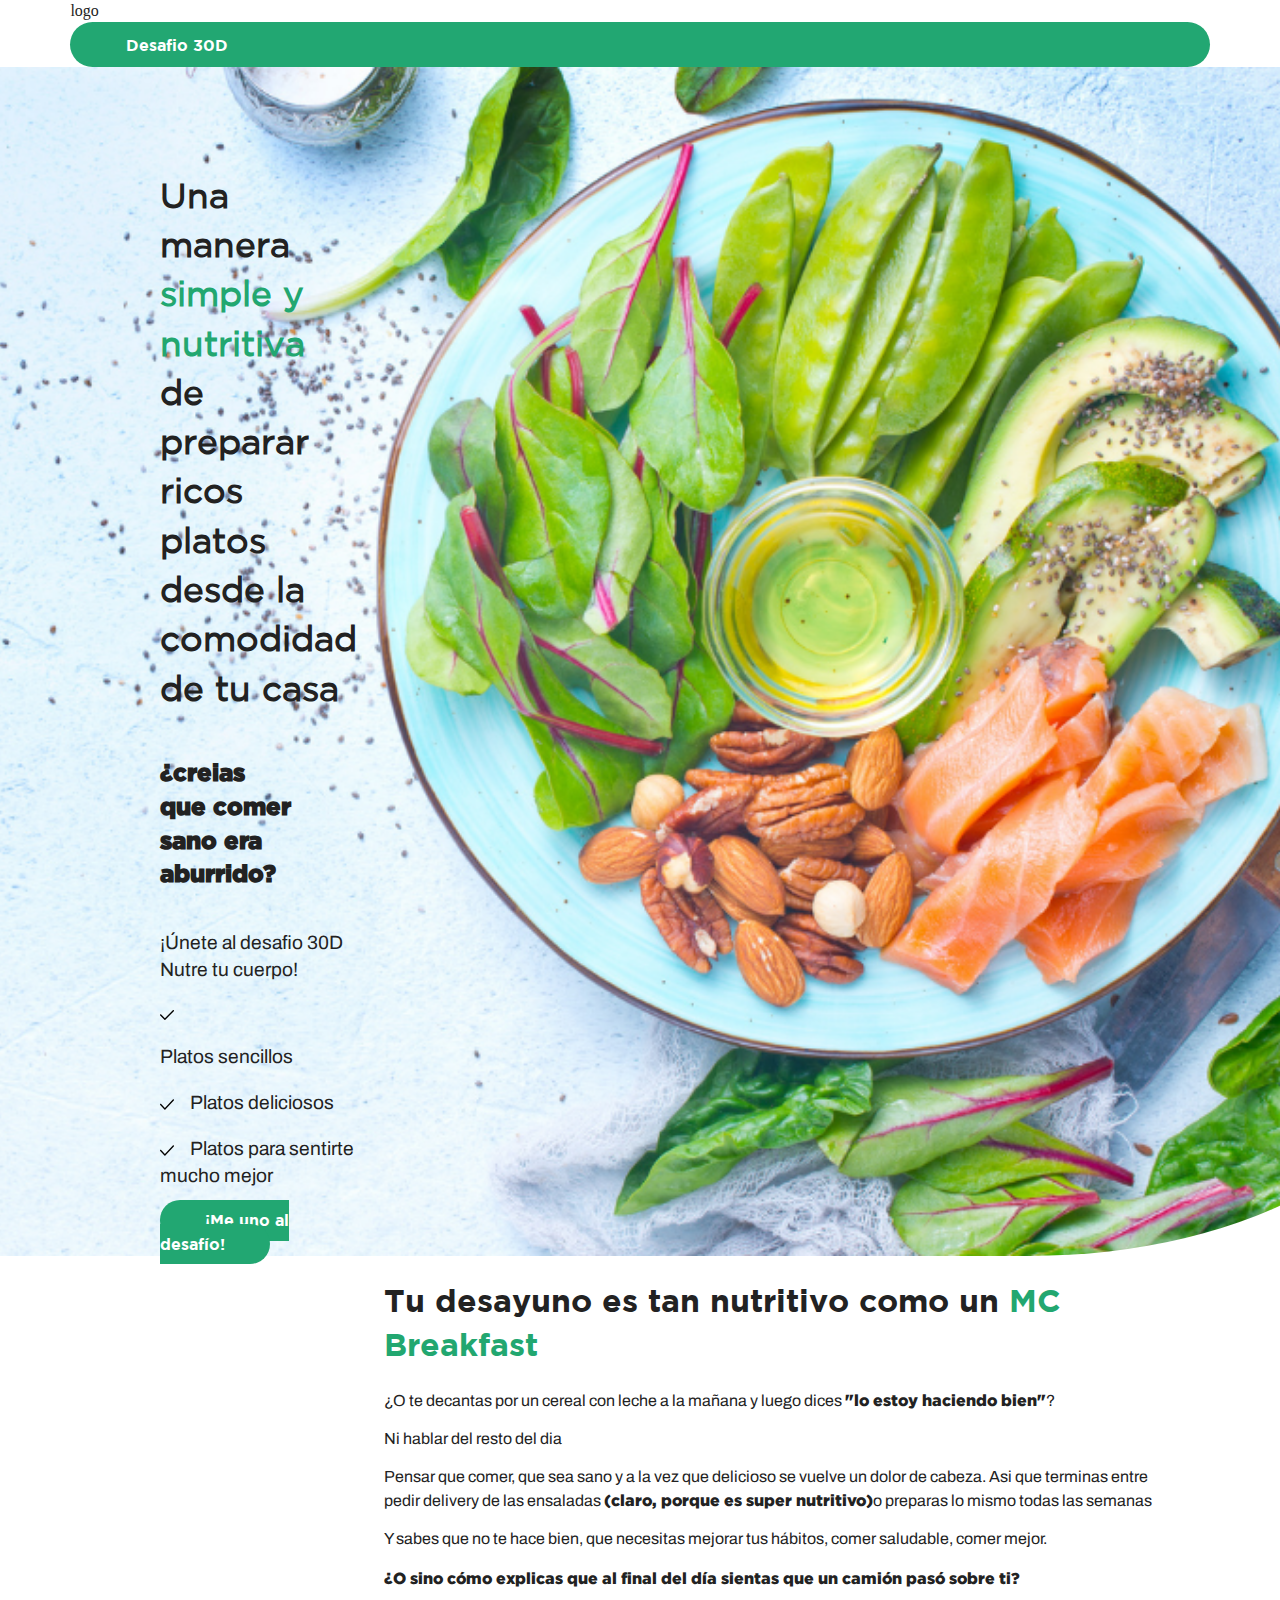
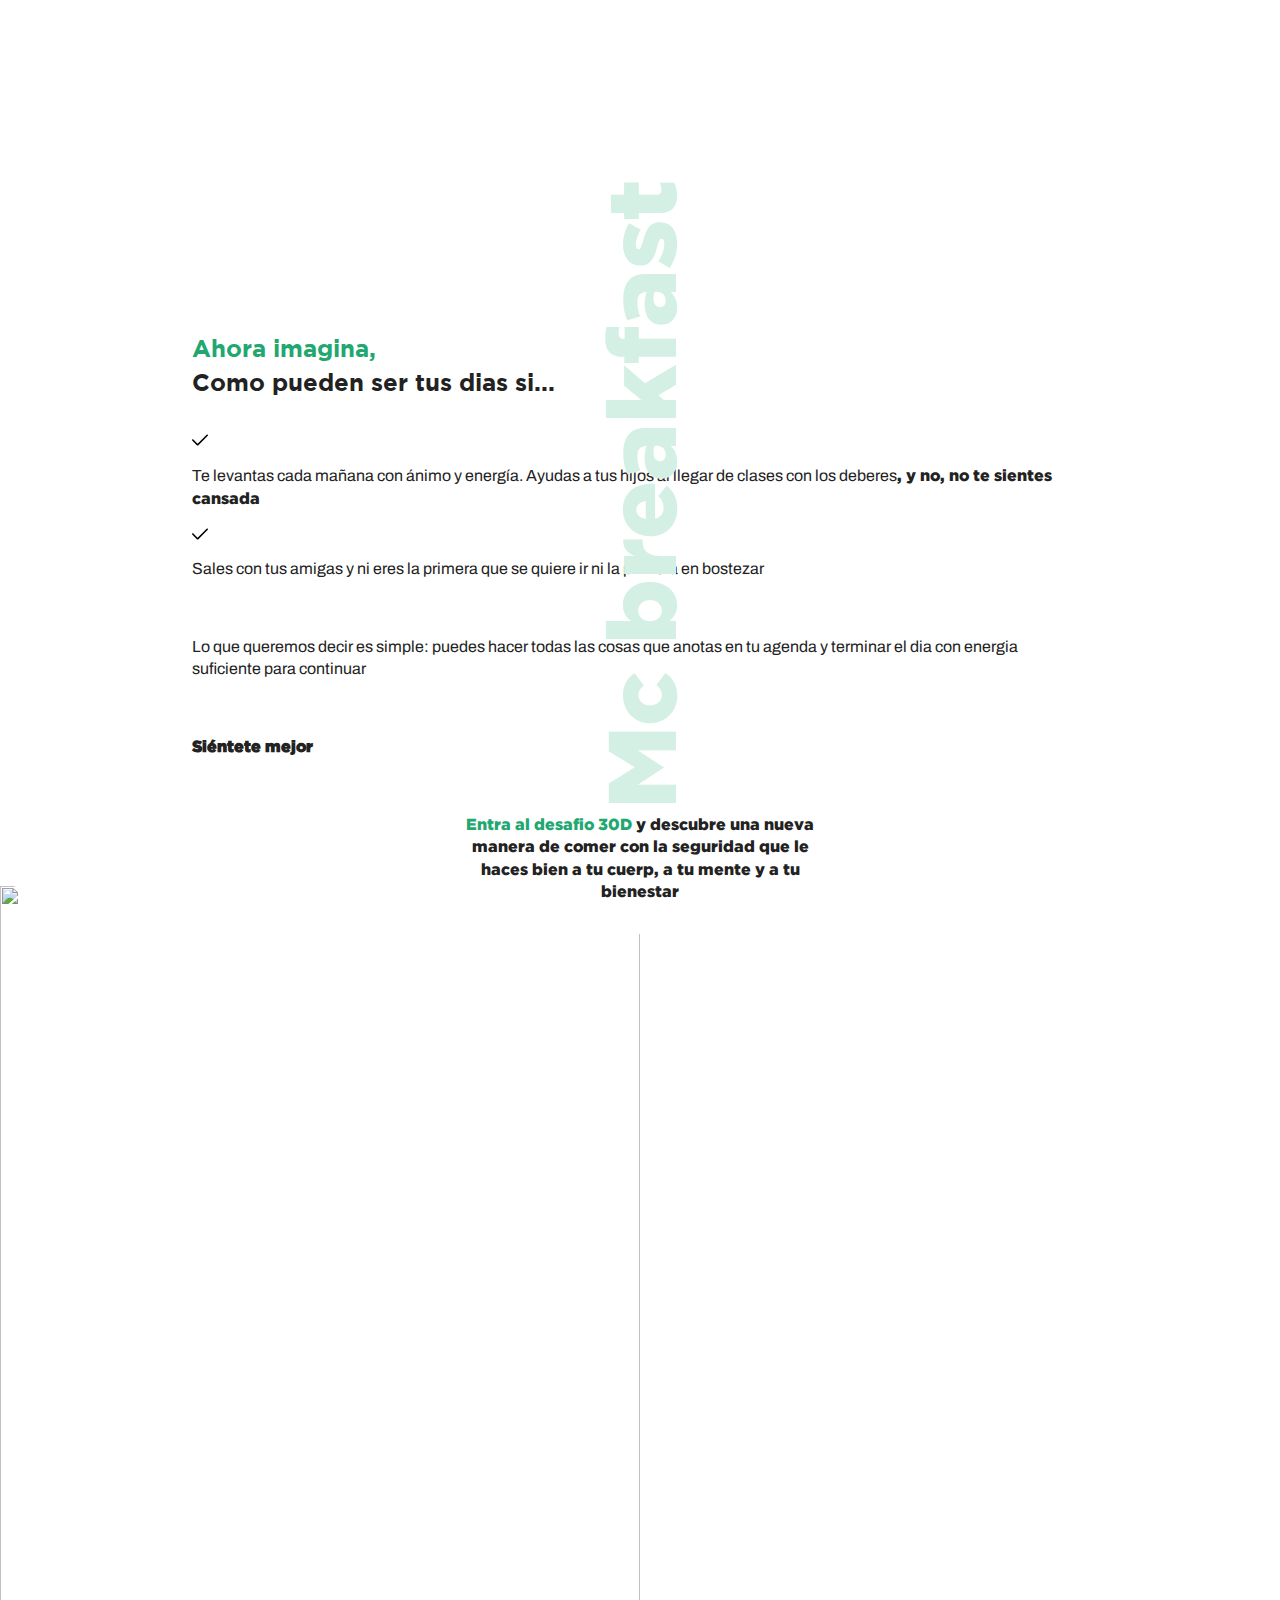
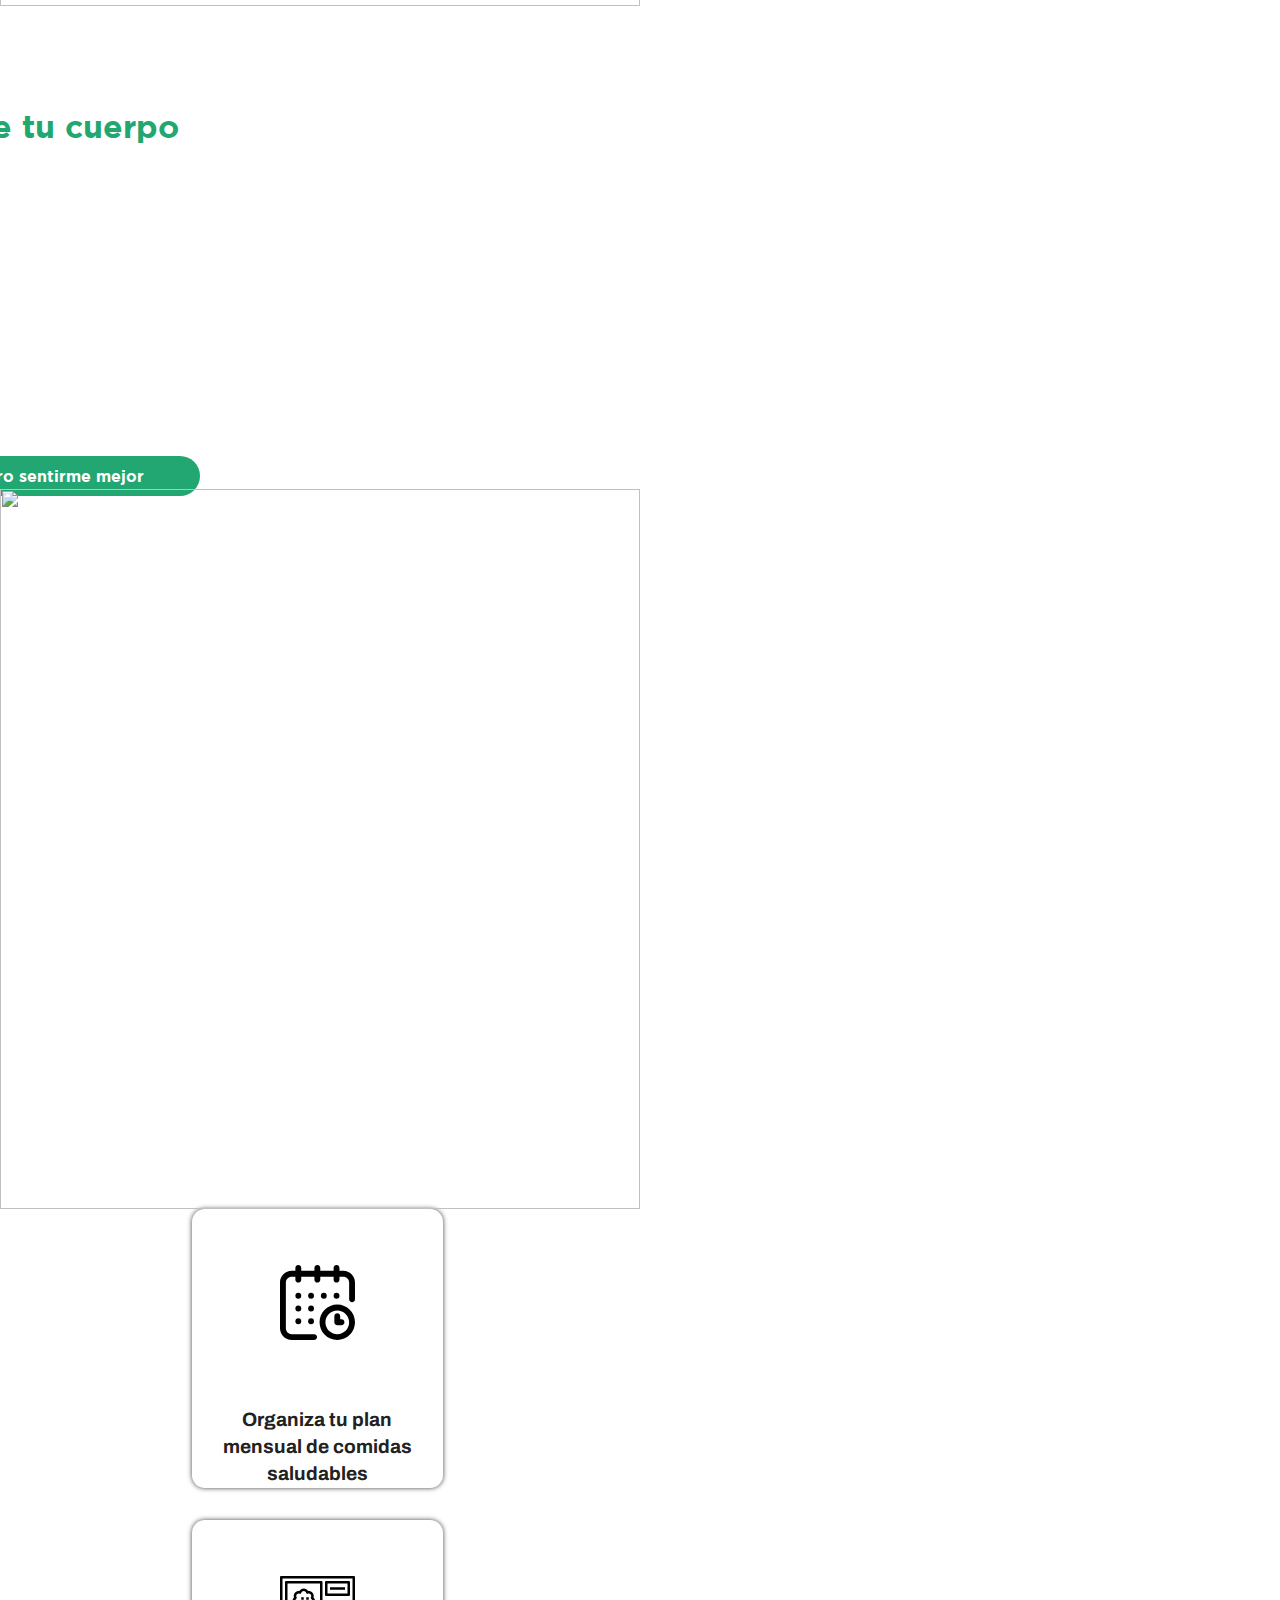
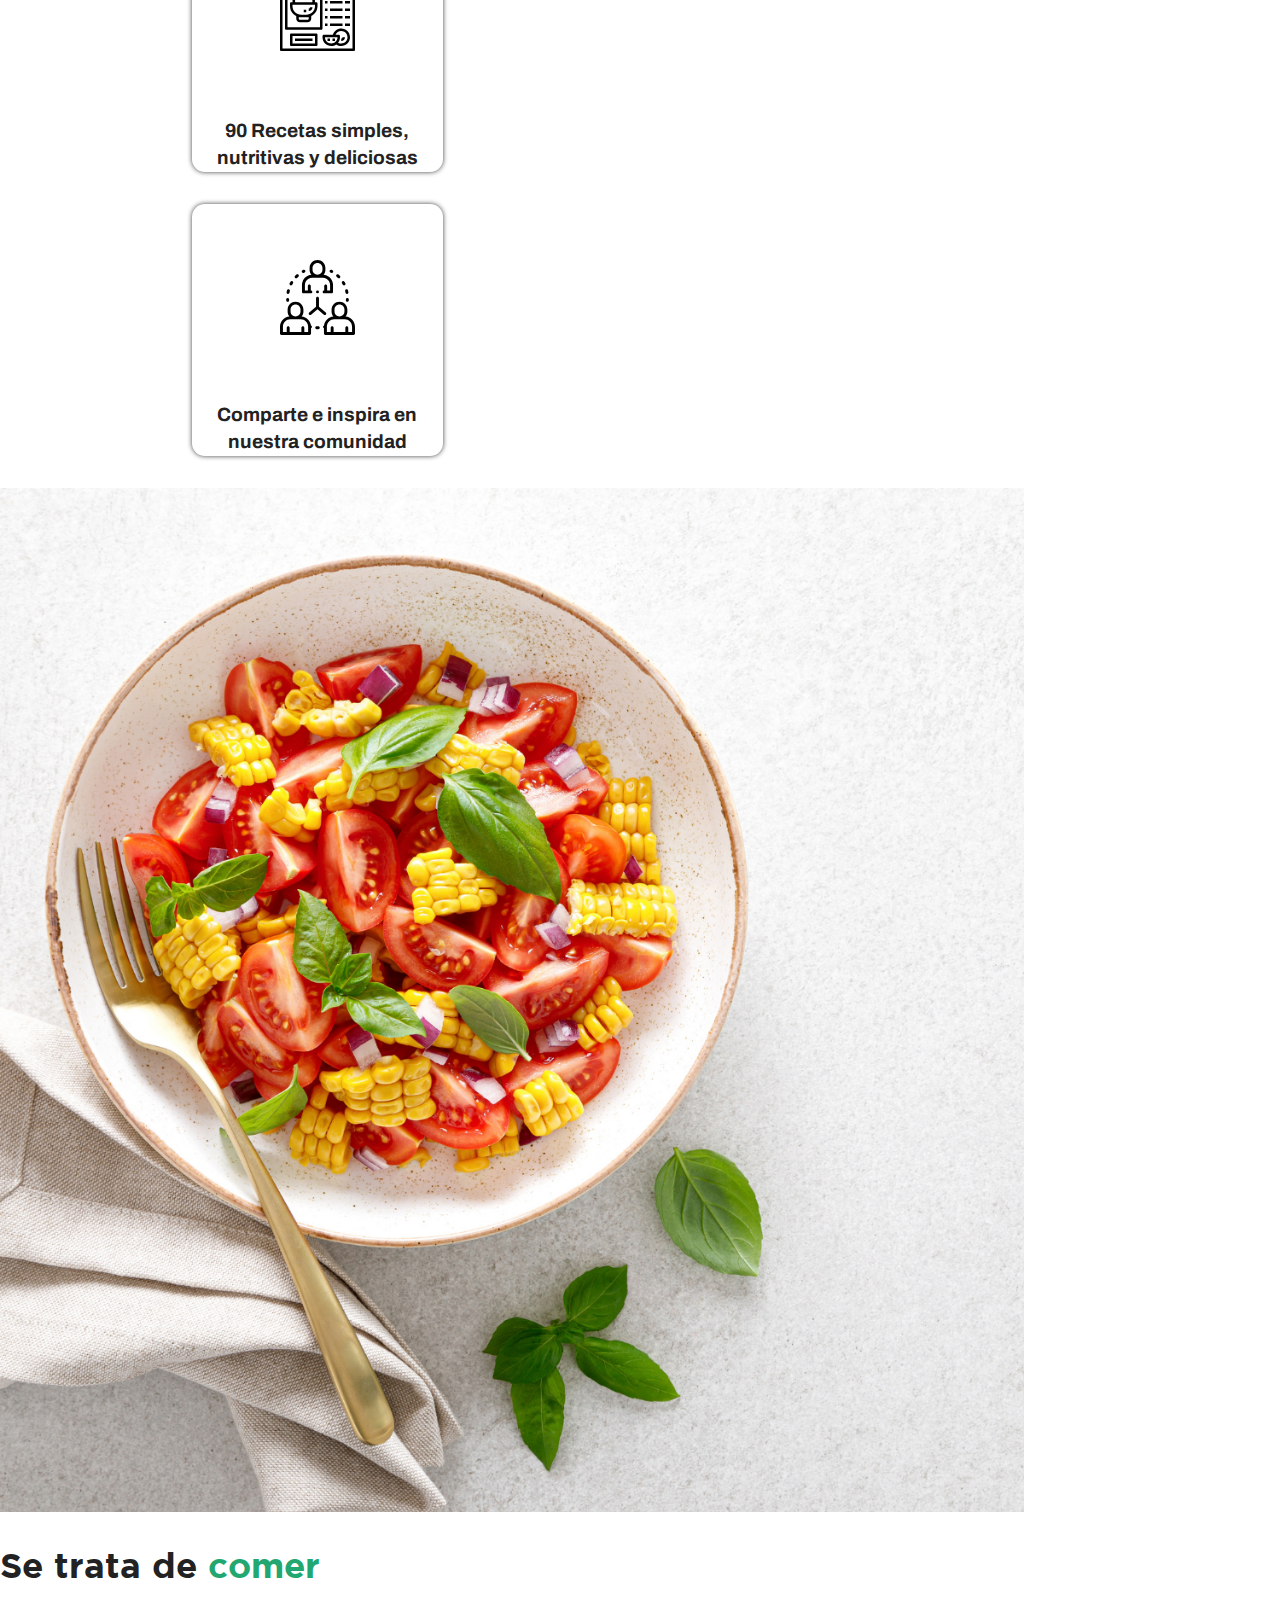
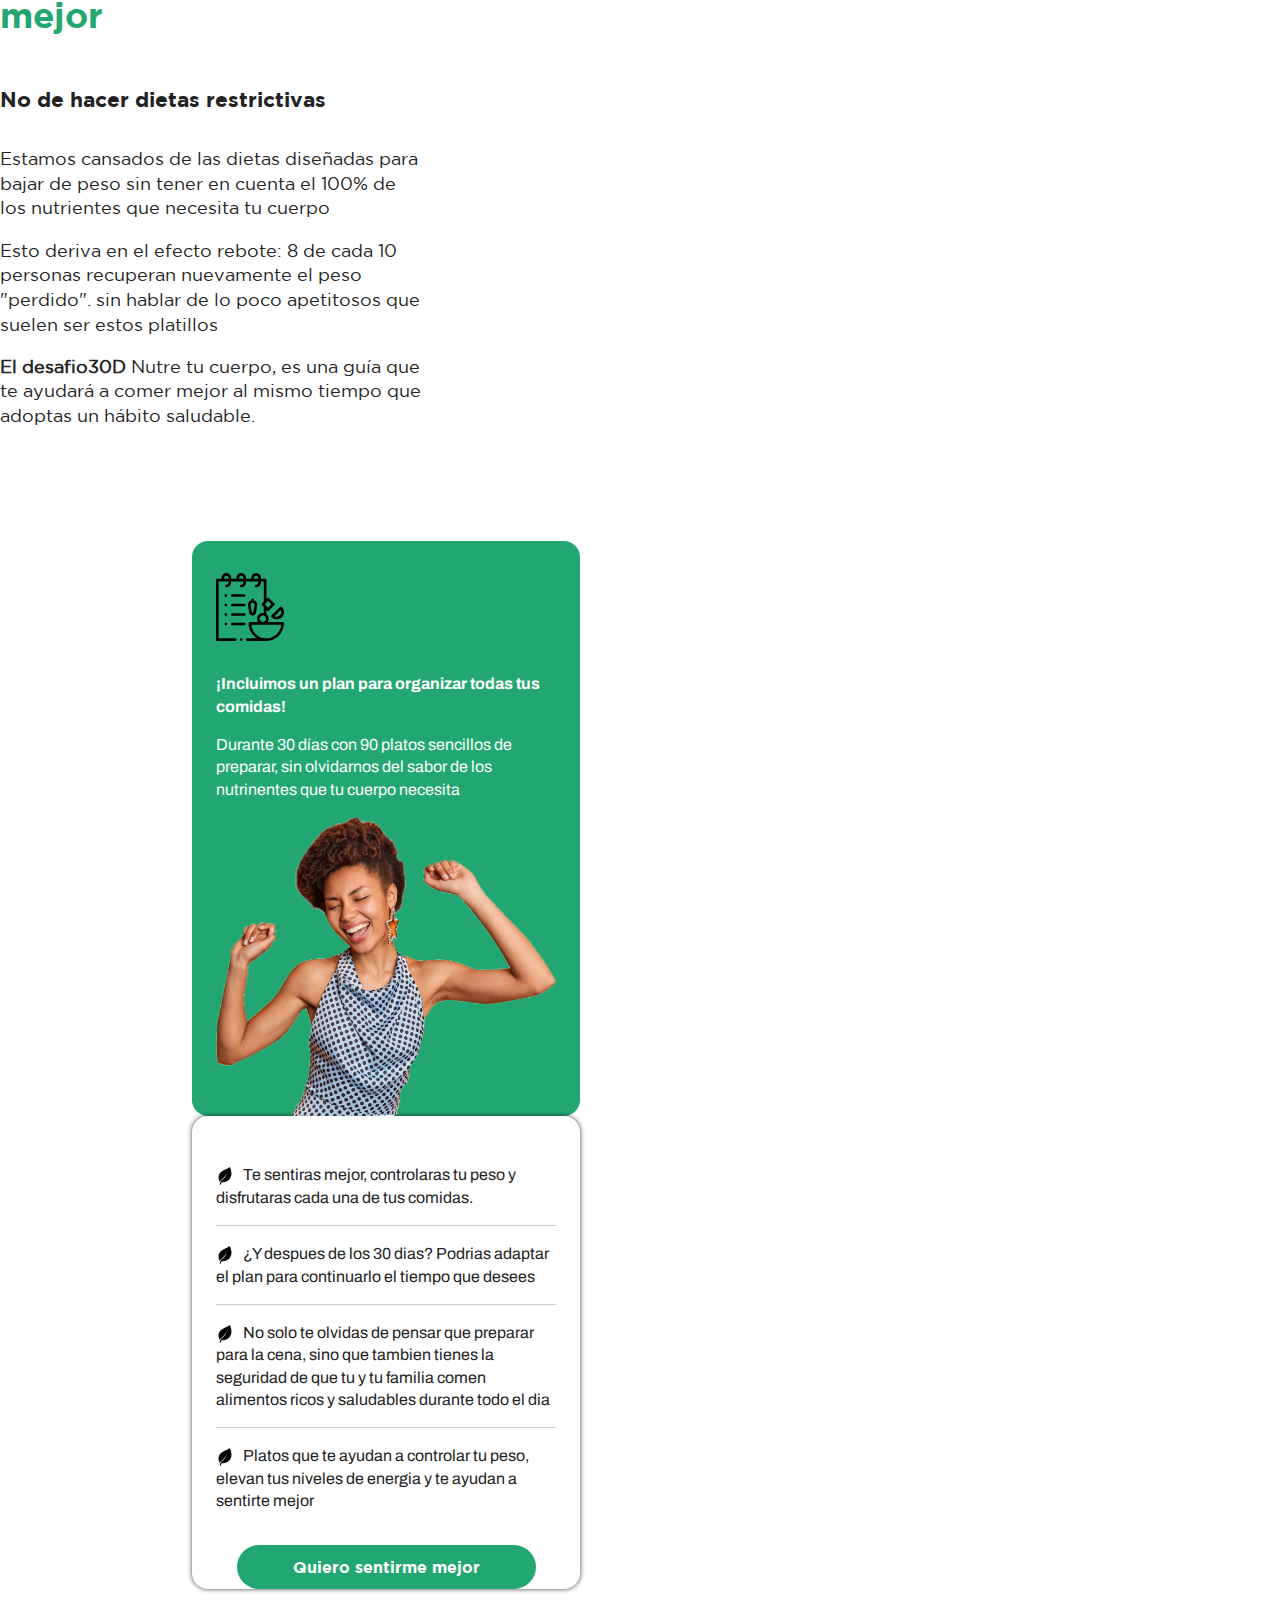
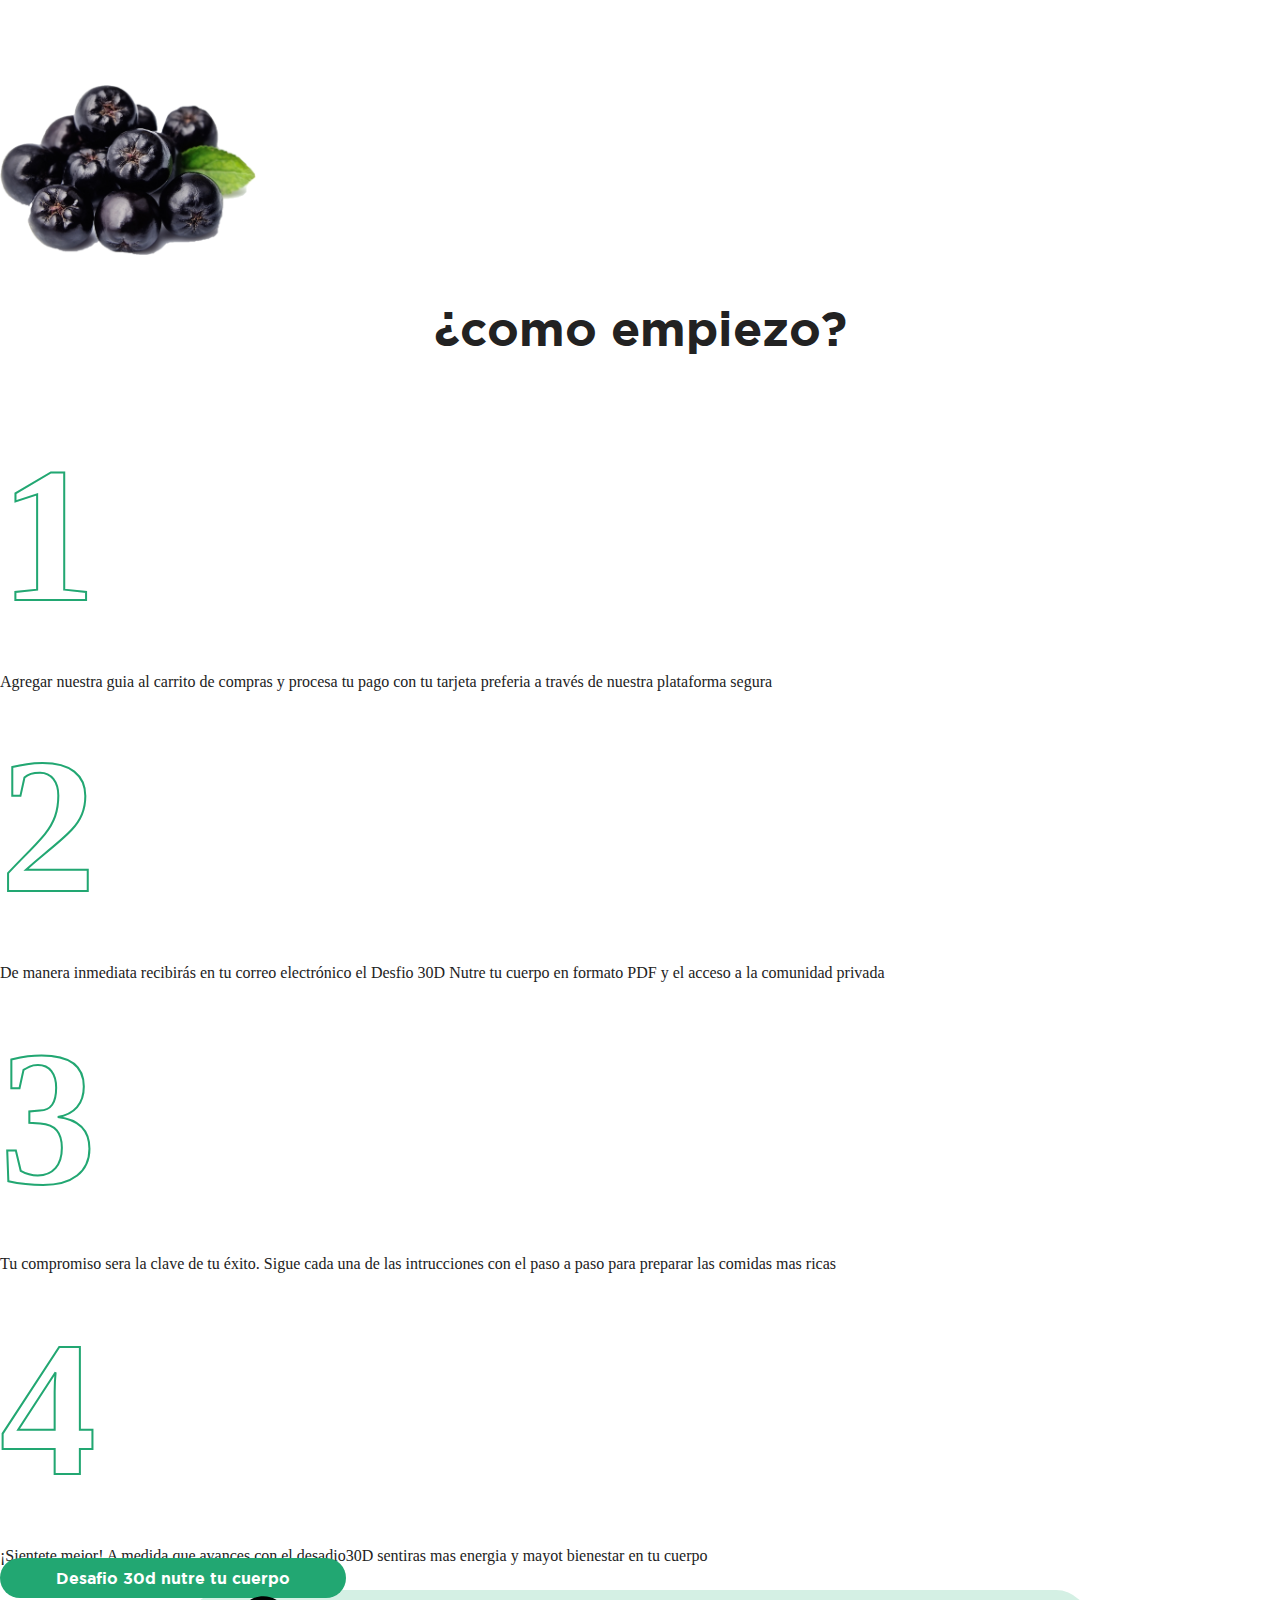
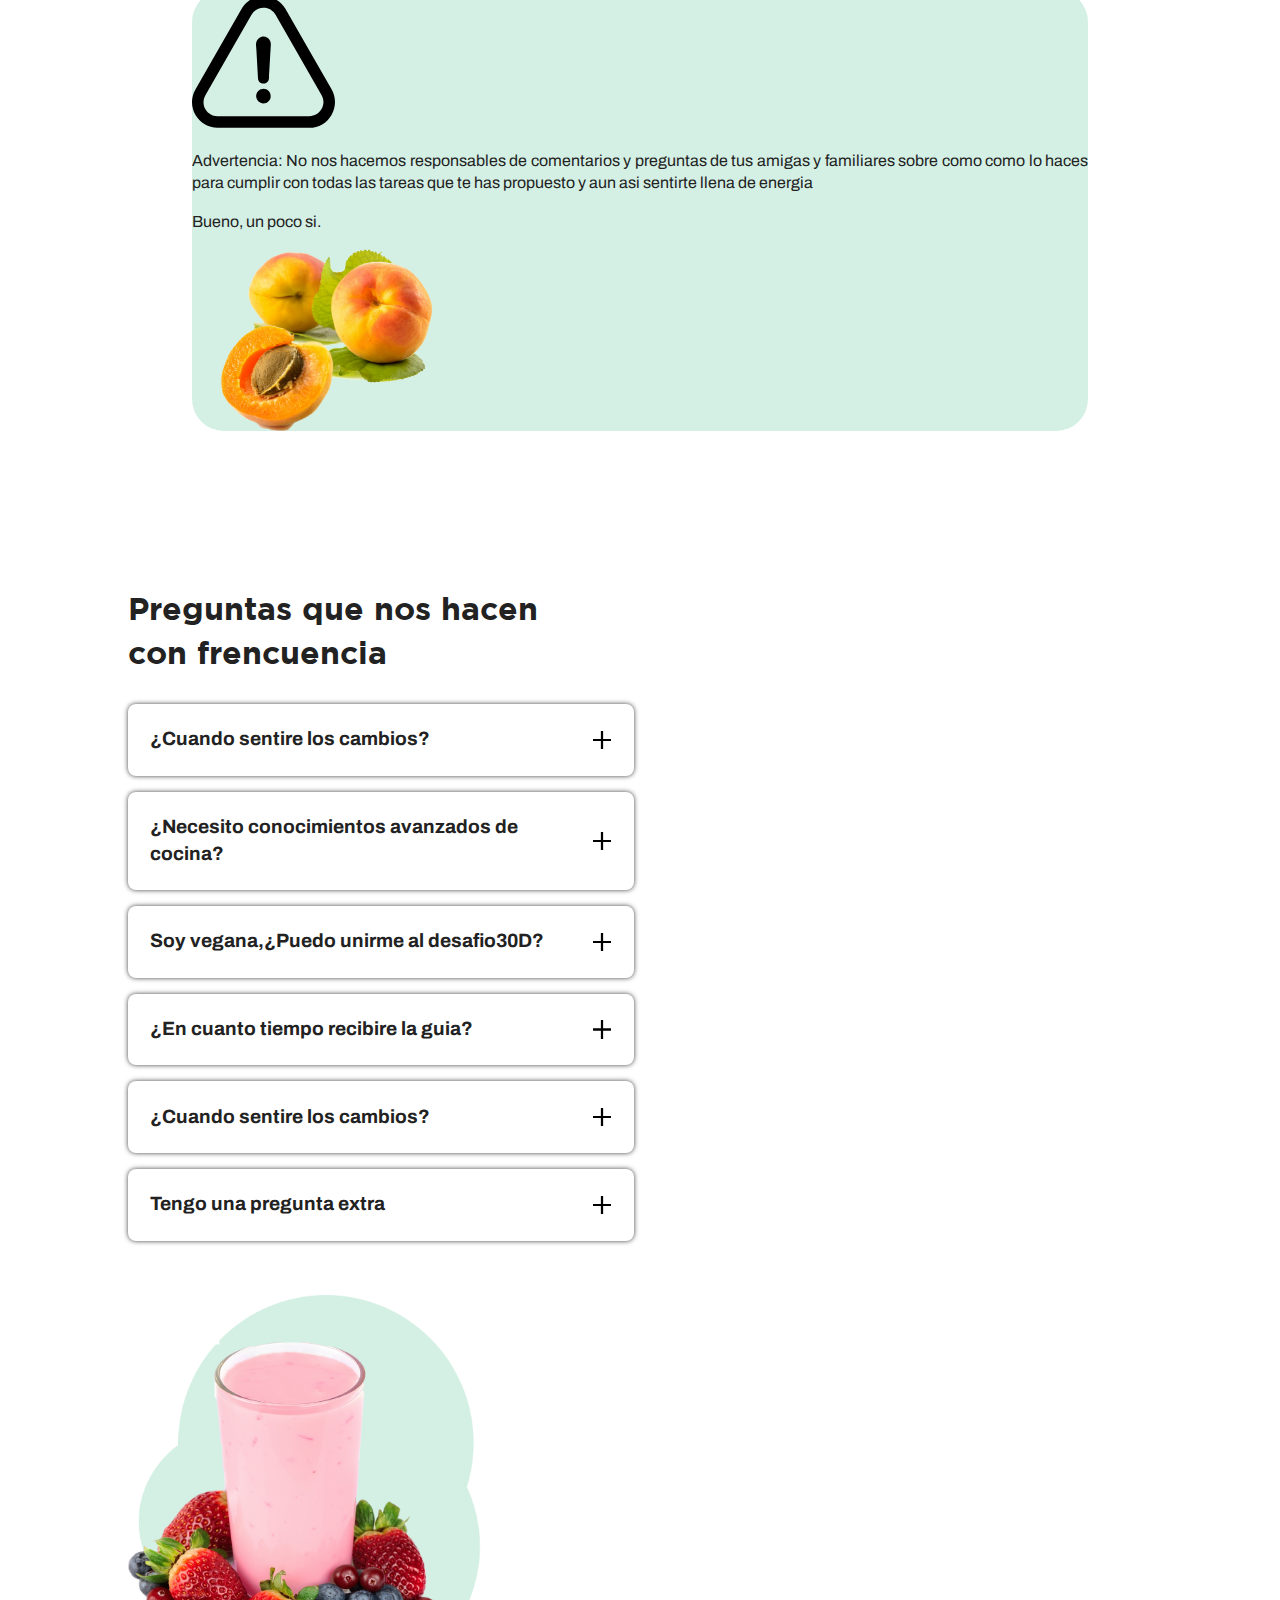
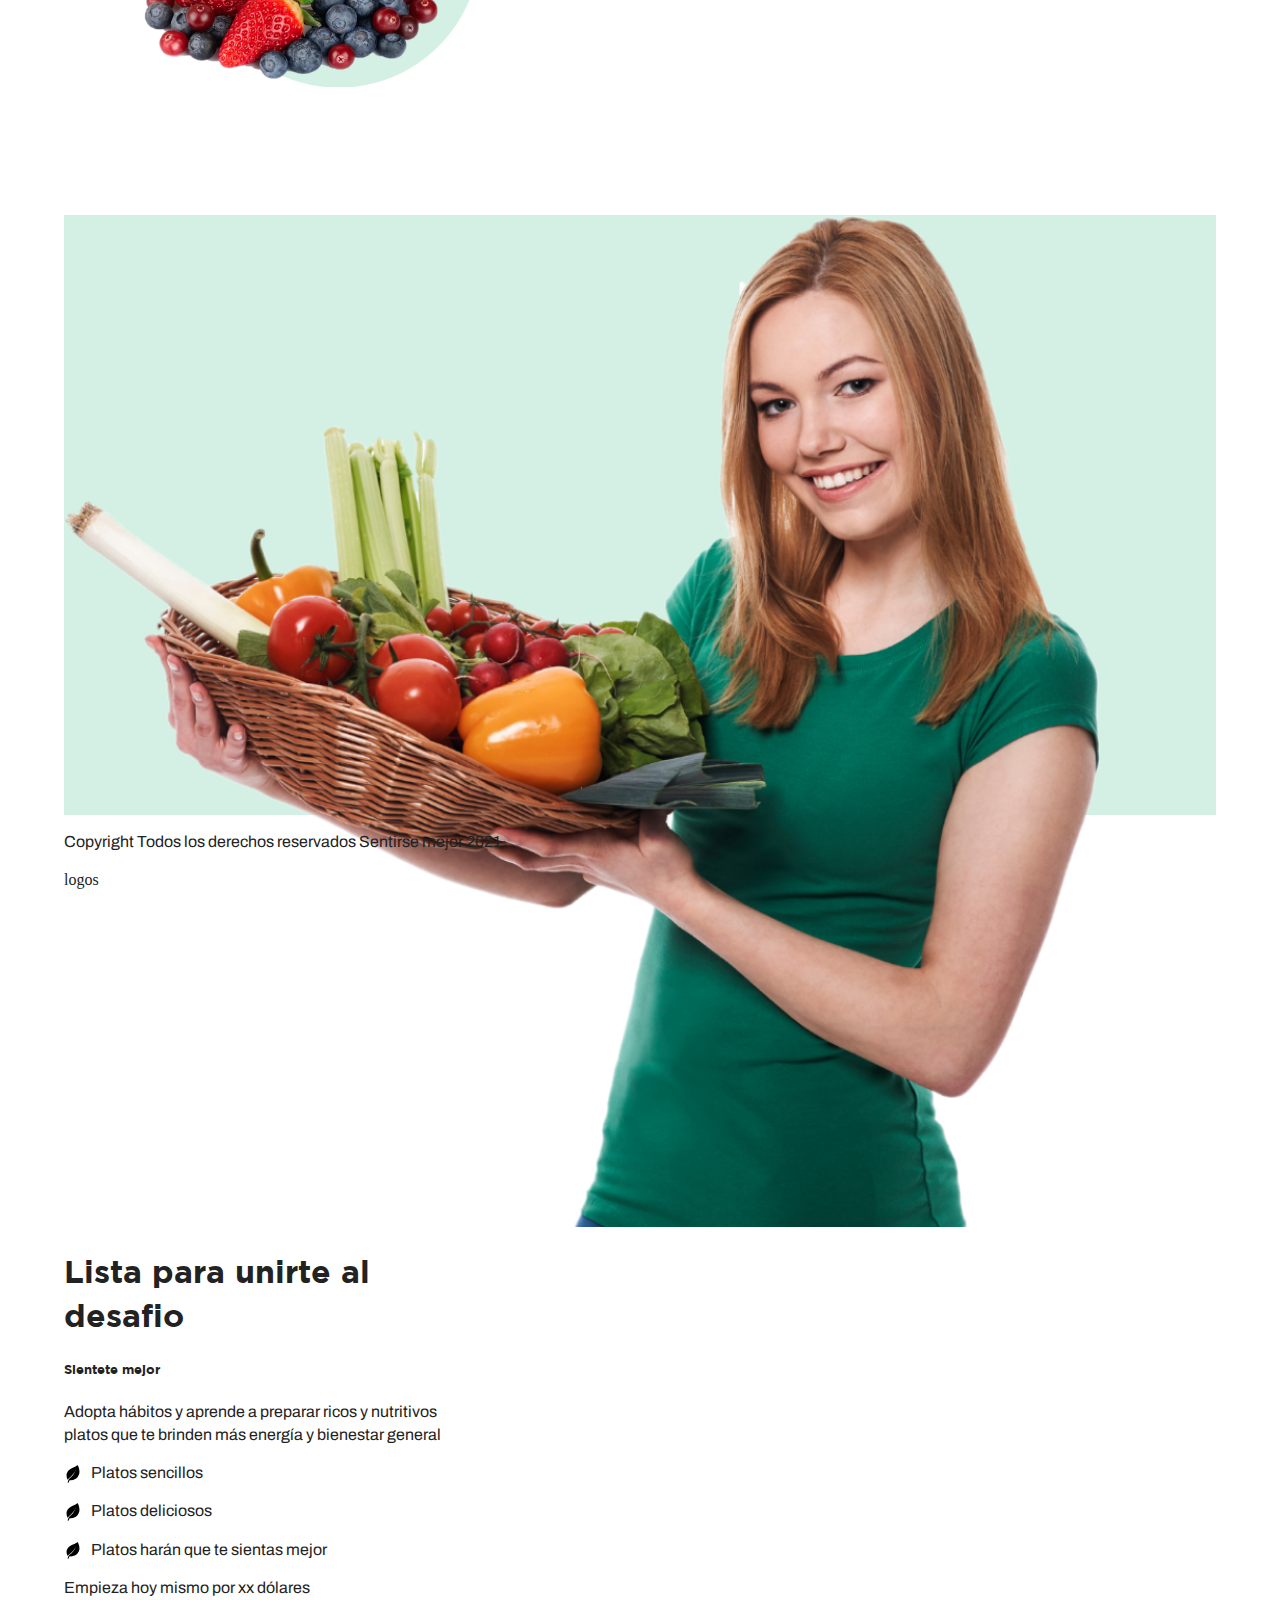
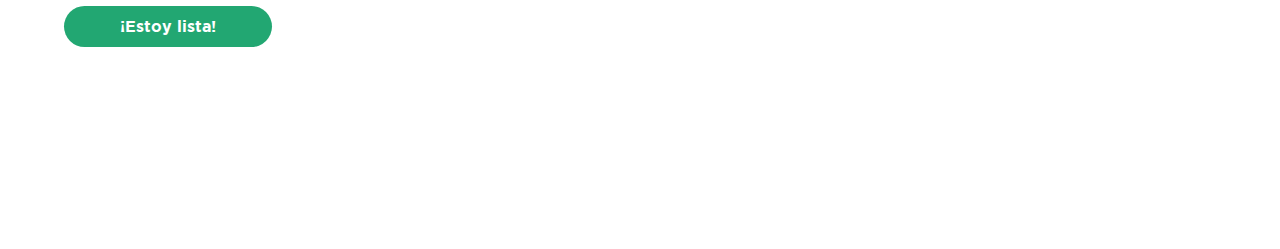
==== index.html @ 6e3d4a42 "Subo todos los archivos" ====
<!doctype html>
<html class="no-js" lang="">

<head>
  <meta charset="utf-8">
  <title></title>
  <meta name="description" content="">
  <meta name="viewport" content="width=device-width, initial-scale=1">

  <meta property="og:title" content="">
  <meta property="og:type" content="">
  <meta property="og:url" content="">
  <meta property="og:image" content="">

  <link rel="manifest" href="site.webmanifest">
  <link rel="apple-touch-icon" href="icon.png">
  <!-- Place favicon.ico in the root directory -->
  <link href="https://cdn.jsdelivr.net/npm/bootstrap@5.0.2/dist/css/bootstrap.min.css" rel="stylesheet"
    integrity="sha384-EVSTQN3/azprG1Anm3QDgpJLIm9Nao0Yz1ztcQTwFspd3yD65VohhpuuCOmLASjC" crossorigin="anonymous">
  <link rel="stylesheet" href="css/normalize.css">
  <link rel="stylesheet" href="css/main.css">

  <meta name="theme-color" content="#fafafa">
</head>

<body>

  <!-- Add your site or application content here -->

  <div class="nav-container d-flex mt-4 mb-2 justify-content-between">
    <div class="contenedor-logo">logo</div>
    <div class="contenedor-boton boton-estoy-lista">Desafio 30D</div>
  </div>

  <header class="">
    <div class="position-relative contenedor-cajas-aboslutas contenedor-header ">

      <div id="" class="position-absolute contenedor-texto">

        <h1>Una manera <span>simple y nutritiva</span> de preparar ricos platos desde la comodidad de tu casa</h1>
        <h2 class="mb-4"><span>¿creias que comer sano era aburrido?</span></h2>
        <p>¡Únete al desafio 30D Nutre tu cuerpo!</p>
        <div class="contenedor-listado-ic">


          <div class="d-flex">
            <div style=" margin-right: 1rem;">
              <img src="img/iconos/check.svg" alt="" style="width:.9rem;">
            </div>
            <p>Platos sencillos</p>
          </div>

          <p><img src="img/iconos/check.svg" alt="" style="width:.9rem;margin-right: 1rem;">Platos deliciosos</p>
          <p><img src="img/iconos/check.svg" alt="" style="width:.9rem;margin-right: 1rem;">Platos para sentirte mucho
            mejor</p>
        </div>
        <div class="contenedor-boton mt-4">
          <a href="#" class="boton-estoy-lista boton-meuno">¡Me uno al desafío!</a>
        </div>

      </div>

      <div id="" class="contenedor-imagen">
        <img src="img/Copia de Copia de Imagen header.png" alt="">
      </div>

    </div>
  </header>


  <article class="position-relative mt-5">
    <section id="seccion2" class="">
      <div class="container seccion2-contenedor row">

        <div class="col-7 contenedor-imagenes-seccion2">

          <div class="d-flex">

            <div class="contenedor-img">
              <img src="img/vegetables-fruits-seeds-and-nuts-GEYBNSD.jpg" alt="">
              <img src="img/fresh-juice-mix-fruits-and-vegetable-healthy-food-M9JR7AH.jpg" alt="">


            </div>

            <div class="contenedor-img mt-5">
              <img src="img/pescetarian-diet-with-seafood-fruit-and-vegetables-HLL7DTU.jpg" alt="">
              <img src="img/healthy-food-concept-EBCM46X.jpg" alt="">
            </div>

          </div>

        </div>

        <div class="col-5 contenedor-texto-seccion2">
          <h1 class="pb-5">Tu desayuno es tan nutritivo como un <span>MC Breakfast</span></h1>
          <p class="pb-3">¿O te decantas por un cereal con leche a la mañana y luego dices <span>"lo estoy haciendo
              bien"</span>?</p>
          <p>Ni hablar del resto del dia</p>
          <p>Pensar que comer, que sea sano y a la vez que delicioso se vuelve un dolor de cabeza. Asi que terminas
            entre pedir delivery de las ensaladas
            <span>(claro, porque es super nutritivo)</span>o preparas lo mismo todas las semanas
          </p>
          <p>Y sabes que no te hace bien, que necesitas mejorar tus hábitos, comer saludable, comer mejor. </p>
          <p><span>¿O sino cómo explicas que al final del día sientas que un camión pasó sobre ti?</span></p>
        </div>
      </div>

    </section>
  </article>


  <article class="my-5">

    <section>
      <div class="position-relative">
        <div class="position-absolute texto-costado">
          <p>Mc breakfast</p>
        </div>
      </div>
    </section>
    <section class="seccion3 d-flex justify-content-between">

      <div class="contenedor-texto-seccion3">
        <h2 class="titulo">
          <span>
            Ahora imagina,
          </span>
          <br>
          Como pueden ser tus dias si...
        </h2>
        <div class="contenedor-parrafos">
          <div class="p d-flex">
            <img src="img/iconos/check.svg" alt="" class="mr-4"
              style="display: flex; align-items: flex-end ;width: 1rem; height: 1rem; margin-top: 5px; margin-right: 1rem;">
            <p>Te levantas cada mañana con ánimo y energía. Ayudas a tus hijos al llegar de clases con los
              deberes<span>, y no, no te sientes cansada</span> </p>
          </div>
          <div class="p  d-flex">
            <img src="img/iconos/check.svg" alt="" class="mr-4"
              style="display: flex; align-items: flex-end ;width: 1rem; height: 1rem; margin-top: 5px; margin-right: 1rem;">
            <p>Sales con tus amigas y ni eres la primera que se quiere ir ni la primera en bostezar</p>
          </div>
          <div class="p  d-flex">
            <img src="img/iconos/check.svg" alt="" class="mr-4"
              style="visibility: hidden; align-items: flex-end ;width: 1rem; height: 1rem; margin-top: 5px; margin-right: 1rem;">
            <p>Lo que queremos decir es simple: puedes hacer todas las cosas que anotas en tu agenda y terminar el dia
              con
              energia suficiente para continuar</p>
          </div>

          <div class="p  d-flex">
            <img src="img/iconos/check.svg" alt="" class="mr-4"
              style="visibility: hidden; align-items: flex-end ;width: 1rem; height: 1rem; margin-top: 5px; margin-right: 1rem;">
            <p><span style="font-weight: bold;">Siéntete mejor</span></p>
          </div>


        </div>
      </div>

      <div class="contenedor-imagenes-seccion3">
        <img src="img/chica-seccion3.png" alt="" srcset="">
      </div>


    </section>

  </article>


  <article class="mt-5 articulo-4">



    <section class="seccion4">
      <div class="contenedor-texto position-relative">
        <div class="contenido">
          <p><span>Entra al desafio 30D</span> y descubre una nueva manera de comer con la seguridad que le haces bien a
            tu cuerp, a tu mente y a tu bienestar</p>
        </div>
      </div>
    </section>

    <section class="seccion4 d-flex justify-content-between position-relative">

      <div class="contenedor-img" style="width: 50vw; height:80vh;"><img src="img/healthy-food-concept-BHW4LAC.jpg"
          alt="" style="width: 100%;height: 100%;"></div>
      <div class="contenedor-texto-centrado position-absolute d-flex justify-content-center">
        <h2>únete al desafío 30D</h2>
        <h2><span>Nutre tu cuerpo</span></h2>

        <h3 class="my-1">Con un plan de alimentación simple y nutritivo con gusto a ¡dame más!</h3>
        <p class="my-1">Y olvidate de pensar en qué comer por las mañanas preocuparte si terminaras el dia en una sola
          pieza.</p>
        <p class="my-1">No solo consigues platos saludables, sino ricos y sencillos de preparar para ti y para tu
          familia</p>
        <p class="my-1">Consigue el <span>plan con 90 recetas ricas, nutritivas y simples de preparar por solo xx
            dólares</span></p>
        <div>
          <a href="" class="boton-estoy-lista boton-menu"> Quiero sentirme mejor</a>
        </div>

      </div>
      <div class="contenedor-img" style="width: 50vw;height: 80vh;"><img src="img/diet-healthy-food-XNH9BUQ.jpg" alt=""
          style="width: 100%; height: 100%;"></div>


    </section>




  </article>


  <article clasS="my-5">
    <section class="seccion-5 d-flex justify-content-between">

      <div class="contenedor-seccion5-info">
        <img src="img/iconos/calendar.svg" alt="" width="30%">
        <p>Organiza tu plan mensual de comidas saludables</p>

      </div>
      <div class="contenedor-seccion5-info mx-5">
        <img src="img/iconos/recipe (1).svg" alt="" width="30%">
        <p>90 Recetas simples, nutritivas y deliciosas</p>
      </div>
      <div class="contenedor-seccion5-info">
        <img src="img/iconos/third-party.svg" alt="" width="30%">
        <p>Comparte e inspira en nuestra comunidad</p>
      </div>

    </section>

  </article>


  <article>

    <section class="seccion6" style="">


      <div class="row">
        <div class="col-xl-6 col-12">
          <img src="img/tomato-and-corn-salad-with-fresh-basil-and-red-oni-4UK76372.png" alt="" style="width: 80%;">
        </div>
        <div class="col-xl-6 col-12" style="width: 33%;">
          <h2>Se trata de <span>comer mejor</span></h2>

          <h3>No de hacer dietas restrictivas</h3>

          <p>Estamos cansados de las dietas diseñadas para bajar de peso sin tener en cuenta el 100% de los nutrientes
            que necesita tu cuerpo</p>

          <p>Esto deriva en el efecto rebote: 8 de cada 10 personas recuperan nuevamente el peso "perdido". sin hablar
            de lo poco apetitosos que suelen ser estos platillos </p>

          <p><span style="font-weight: bold;">El desafio30D</span> Nutre tu cuerpo, es una guía que te ayudará a comer
            mejor al mismo tiempo que
            adoptas un hábito saludable.</p>
        </div>


      </div>




    </section>


  </article>


  <article>

    <section class="seccion7 d-flex justify-content-around">

      <div class="seccion7-contenedor contenedor-1">

        <div style="width: 20%; padding-bottom: 1rem;">
          <img src="img/iconos/recipe.svg" alt="" style="width: 100%;">
        </div>
        <div>
          <p style="font-weight: bolder;">¡Incluimos un plan para organizar todas tus comidas!</p>
          <p>Durante 30 días con 90 platos sencillos de preparar, sin olvidarnos del sabor de los nutrinentes que tu
            cuerpo necesita</p>
        </div>
        <div class="d-flex">
          <img src="img/seccion.png" alt="" width="100%">

        </div>

      </div>
      <div class="seccion7-contenedor contenedor-2">
        <div>
          <p><img src="img/iconos/leaf.svg" alt="" style="color:green; width: 1.1rem; margin-right:.6rem ;">Te sentiras
            mejor, controlaras tu peso y disfrutaras cada una de tus comidas.</p>
        </div>
        <hr>
        <div>
          <p><img src="img/iconos/leaf.svg" alt="" style="color:green; width: 1.1rem; margin-right:.6rem ;">¿Y despues
            de los 30 dias? Podrias adaptar el plan para continuarlo el tiempo que desees
          </p>
        </div>
        <div>
          <hr>
          <p><img src="img/iconos/leaf.svg" alt="" style="color:green; width: 1.1rem; margin-right:.6rem ;">No solo te
            olvidas de pensar que preparar para la cena, sino que tambien tienes la
            seguridad de que tu y tu familia comen alimentos ricos y saludables durante todo el dia</p>
        </div>
        <div>
          <hr>
          <p><img src="img/iconos/leaf.svg" alt="" style="color:green; width: 1.1rem; margin-right:.6rem ;">Platos que
            te ayudan a controlar tu peso, elevan tus niveles de energia y te ayudan a
            sentirte mejor</p>
        </div>

        <div class="boton-seccion-7">
          <a href="#" class="boton-estoy-lista">Quiero sentirme mejor</a>
        </div>
      </div>

    </section>


  </article>


  <article class="my-5">
    <section class="seccion-7">
      <div class="position-relative">
        <div class="position-absolute" style="width: 20%; right: 0;">
          <img src="img/moras-absolute.png" alt="" style="width: 100%" ;>
        </div>
      </div>
      <div>
        <h2>¿como empiezo?</h2>
      </div>
      <div class="d-flex contenedores-seccion7">
        <div class="contenedor-seccion7 mx-2 mt-5 p-5">
          <div class="letras-bordes-azules">1</div>
          <div class="parrafo">Agregar nuestra guia al carrito de compras y procesa tu pago con tu tarjeta preferia a
            través de nuestra plataforma segura</div>
        </div>
        <div class="contenedor-seccion7 mx-2 p-5">
          <div class="letras-bordes-azules">2</div>
          <div class="parrafo">De manera inmediata recibirás en tu correo electrónico el <span>Desfio 30D</span> Nutre
            tu cuerpo en formato PDF y el acceso a la comunidad privada</div>
        </div>
        <div class="contenedor-seccion7 mx-2 p-5">
          <div class="letras-bordes-azules mt-5">3</div>
          <div class="parrafo">Tu compromiso sera la clave de tu éxito. Sigue cada una de las intrucciones con el paso a
            paso para preparar las comidas mas ricas</div>
        </div>
        <div class="contenedor-seccion7 mx-2 p-5">
          <div class="letras-bordes-azules">4</div>
          <div class="parrafo">¡Sientete mejor! A medida que avances con el <span>desadio30D</span> sentiras mas energia
            y mayot bienestar en tu cuerpo</div>
        </div>

      </div>

      <div class="boton-30d d-flex justify-content-center"><a href="#" class="boton-estoy-lista">Desafio 30d nutre tu
          cuerpo</a></div>
    </section>

  </article>


  <article class="my-5">
    <section class="contenedor-adevertencia">

      <div class="d-flex position-relative contenido-advertencia p-5">
        <div style="width: 20%;" class="mr-5">
          <img src="img/iconos/warning.svg" alt="" width="80%" class="p-1 ">
        </div>
        <div>
          <p><span>Advertencia:</span> No nos hacemos responsables de comentarios y preguntas de tus amigas y familiares
            sobre como como lo haces para cumplir con todas las tareas que te has propuesto y aun asi sentirte llena de
            energia</p>
          <p>Bueno, un poco si.</p>
        </div>

        <img src=" img/duraznos.png" alt="" class="position-absolute" style="width: 30%; top:45%;left: -22%;">

      </div>



    </section>
  </article>



  <article class="">
    <section class="seccion-10">

      <div class="contenedor position-relative">

        <h2>Preguntas que nos hacen <br> con <span>frencuencia</span> </h2>
        <div class="contenedor-preguntas position-relative">
          <div class="preguntas">
            <p>¿Cuando sentire los cambios?</p>
            <img src="img/iconos/plus.svg" alt="">
          </div>
          <div class="preguntas">
            <p>¿Necesito conocimientos avanzados de cocina?</p>
            <img src="img/iconos/plus.svg" alt="">

          </div>
          <div class="preguntas">
            <p>Soy vegana,¿Puedo unirme al desafio30D?</p>
            <img src="img/iconos/plus.svg" alt="">
          </div>
          <div class="preguntas">
            <p> ¿En cuanto tiempo recibire la guia?</p>
            <img src="img/iconos/plus.svg" alt="">
          </div>
          <div class="preguntas">
            <p>¿Cuando sentire los cambios?</p>
            <img src="img/iconos/plus.svg" alt="">
          </div>
          <div class="preguntas">
            <p>Tengo una pregunta extra</p>
            <img src="img/iconos/plus.svg" alt="">
          </div>
        </div>

        <div class="position-absolute">
          <img src="img/batido2.png" alt="">
        </div>



      </div>


    </section>
  </article>



  <article>
    <section class="d-flex row" id="seccion9">


      <div class="contenedor-img col-6 d-flex">
        <img src="img/chica-seccion9.png" alt="" style="width: 90%;">
      </div>
      <div class="contenedor-texto col-6 pt-4" style="height: 100%; width: 35%;">
        <h1>Lista para unirte al desafio</h1>
        <h5 class="pt-5 pb-3">Sientete mejor</h5>
        <p>Adopta hábitos y aprende a preparar ricos y nutritivos platos que te brinden más energía y bienestar general
        </p>
        <div class="lista-beneficios my-3">
          <p><img src="img/iconos/leaf.svg" alt="" style="color:green; width: 1.1rem; margin-right:.6rem ;">Platos
            sencillos</p>
          <p><img src="img/iconos/leaf.svg" alt="" style="color:green; width: 1.1rem; margin-right:.6rem ;">Platos
            deliciosos</p>
          <p><img src="img/iconos/leaf.svg" alt="" style="color:green; width: 1.1rem; margin-right:.6rem ;">Platos harán
            que te sientas mejor</p>
        </div>

        <p class="py-3"><span>Empieza hoy mismo por xx dólares</span></p>

        <a href="#" class="boton-estoy-lista">¡Estoy lista!</a>

      </div>

    </section>
  </article>



  <footer>
    <div class="contenedor-footer py-4 px-2 d-flex justify-content-between" style="width: 90%; margin: 0 auto;">

      <p>Copyright Todos los derechos reservados Sentirse mejor 2021</p>

      <div class="contenedor-logos">
        logos
      </div>

    </div>
  </footer>





  <script src="https://cdn.jsdelivr.net/npm/bootstrap@5.0.2/dist/js/bootstrap.bundle.min.js"
    integrity="sha384-MrcW6ZMFYlzcLA8Nl+NtUVF0sA7MsXsP1UyJoMp4YLEuNSfAP+JcXn/tWtIaxVXM"
    crossorigin="anonymous"></script>
  <script src="js/vendor/modernizr-3.11.2.min.js"></script>
  <script src="js/plugins.js"></script>
  <script src="js/main.js"></script>

  <!-- Google Analytics: change UA-XXXXX-Y to be your site's ID. -->
  <script>
    window.ga = function () { ga.q.push(arguments) }; ga.q = []; ga.l = +new Date;
    ga('create', 'UA-XXXXX-Y', 'auto'); ga('set', 'anonymizeIp', true); ga('set', 'transport', 'beacon'); ga('send', 'pageview')
  </script>
  <script src="https://www.google-analytics.com/analytics.js" async></script>
</body>

</html>
---- css/main.css ----
/*! HTML5 Boilerplate v8.0.0 | MIT License | https://html5boilerplate.com/ */

/* main.css 2.1.0 | MIT License | https://github.com/h5bp/main.css#readme */

/*
 * What follows is the result of much research on cross-browser styling.
 * Credit left inline and big thanks to Nicolas Gallagher, Jonathan Neal,
 * Kroc Camen, and the H5BP dev community and team.
 */

/* ==========================================================================
   Base styles: opinionated defaults
   ========================================================================== */

html {
  color: #222;
  font-size: 1em;
  line-height: 1.4;
}

/*
 * Remove text-shadow in selection highlight:
 * https://twitter.com/miketaylr/status/12228805301
 *
 * Vendor-prefixed and regular ::selection selectors cannot be combined:
 * https://stackoverflow.com/a/16982510/7133471
 *
 * Customize the background color to match your design.
 */

::-moz-selection {
  background: #b3d4fc;
  text-shadow: none;
}

::selection {
  background: #b3d4fc;
  text-shadow: none;
}

/*
 * A better looking default horizontal rule
 */

hr {
  display: block;
  height: 1px;
  border: 0;
  border-top: 1px solid #ccc;
  margin: 1em 0;
  padding: 0;
}

/*
 * Remove the gap between audio, canvas, iframes,
 * images, videos and the bottom of their containers:
 * https://github.com/h5bp/html5-boilerplate/issues/440
 */

audio, canvas, iframe, img, svg, video {
  vertical-align: middle;
}

/*
 * Remove default fieldset styles.
 */

fieldset {
  border: 0;
  margin: 0;
  padding: 0;
}

/*
 * Allow only vertical resizing of textareas.
 */

textarea {
  resize: vertical;
}

/* ==========================================================================
   Author's custom styles
   ========================================================================== */

/*Fuentes*/

@font-face {
  font-family: "Archivo-VariableFont_wdth";
  src: url(../doc/fonts/Archivo-VariableFont_wdth.ttf);
}

@font-face {
  font-family: "Gotham-Black";
  src: url(../doc/fonts/Gotham-Black.otf);
}

@font-face {
  font-family: "GothamBold";
  src: url(../doc/fonts/GothamBold.ttf);
}

@font-face {
  font-family: "GothamBook";
  src: url(../doc/fonts/GothamBook.ttf);
}

@font-face {
  font-family: "GothamBookItalic";
  src: url(../doc/fonts/GothamBookItalic.ttf);
}

@font-face {
  font-family: "GothamMedium";
  src: url(../doc/fonts/GothamMedium.ttf);
}

/*VARIABLES*/

:root {
  --variableFont: "Archivo-VariableFont_wdth";
  --gothamBlack: "Gotham-Black";
  --GothamBold: "GothamBold";
  --GothamBook: "GothamBook";
  --GothamBookItalic: "GothamBookItalic";
  --GothamMedium: "GothamMedium";
  --textospan: "rgb(34, 167, 112)";
}

/*Globales*/

body {
  overflow-x: hidden!important;
}

h1, h2, h3, h4, h5, h6 {
  font-family: var(--GothamBold);
}

p {
  font-family: var(--variableFont);
}

/* BOTONES */

.boton-estoy-lista {
  background-color: rgb(34, 167, 114);
  color: white;
  padding: .7rem 3.5rem;
  text-decoration: none;
  border-radius: 5rem 5rem 5rem 5rem;
  font-family: var(--GothamBold);
}

.boton-meuno {
  padding: .7rem 2.8rem!important;
}

.boton-seccion-7 {
  margin-top: 2rem!important;
  display: flex;
  justify-content: center;
  margin-bottom: 1rem;
}

/* HEADER / SECCION 1 */

.nav-container {
  width: 89%;
  margin: 0 auto;
}

.contenedor-header {
  width: 90%;
  margin: 0 5rem;
}

.contenedor-cajas-aboslutas {
  display: flex;
}

.contenedor-header .contenedor-texto {
  width: 45%;
  z-index: 100;
  display: flex;
  flex-direction: column;
  padding-top: 5rem;
  margin-left: 5rem;
}

.contenedor-header .contenedor-imagen {
  width: 100%;
  display: flex;
  justify-content: flex-end;
}

.contenedor-imagen img {
  border-bottom-right-radius: 20%;
}

header div .contenedor-texto h1 {
  font-family: var(--GothamBook);
  font-weight: bolder;
  font-size: 2.2rem;
}

header div .contenedor-texto h1 span {
  color: rgb(34, 167, 112);
}

header div .contenedor-texto h2 {
  font-family: var(--gothamBlack);
  width: 70%;
}

header div .contenedor-texto p {
  font-size: 1.2rem;
}

@media (max-width:768px) {
  .nav-container .contenedor-boton {
    display: none;
  }
  header {
    width: 100%;
  }
  .contenedor-header {
    position: static!important;
    display: flex;
    flex-direction: column;
    width: 100%;
    margin: 0 auto;
  }
  .contenedor-texto {
    margin: 0 auto!important;
    width: 90%!important;
    position: static!important;
  }
  .contenedor-texto h1 {
    font-size: 2rem!important;
    font-weight: bolder!important;
  }
  .contenedor-texto h2 {
    width: 100%!important;
    margin: 1rem 0!important;
  }
  .contenedor-imagen {
    width: 90%!important;
    justify-content: left;
    position: static!important;
  }
  .contenedor-imagen img {
    margin-top: 1.5rem;
    width: 100%;
  }
  .contenedor-listado-ic {
    margin: 1rem 0;
  }
}

/** SECCION 2 **/

.seccion2-contenedor {
  width: 80%;
  margin: 0 auto;
  display: flex;
  justify-content: space-between;
}

.contenedor-imagenes-seccion2 .d-flex .contenedor-img {
  display: flex;
  flex-direction: column;
}

.contenedor-imagenes-seccion2 .d-flex .contenedor-img img {
  width: 14rem;
  border-radius: 2rem;
  margin: 1rem;
}

.contenedor-texto-seccion2 h1 {
  font-family: var(--GothamBold);
}

.contenedor-texto-seccion2 h1 span {
  color: rgb(34, 167, 112);
}

.contenedor-texto-seccion2 p span {
  font-family: var(--gothamBlack);
}

@media (max-width:768px) {
  .seccion2-contenedor {
    width: 95%;
    flex-direction: column-reverse;
  }
  .contenedor-imagenes-seccion2 {
    width: 100%;
  }
  .contenedor-imagenes-seccion2 .d-flex .contenedor-img img {
    width: 90%;
  }
  .contenedor-texto-seccion2 {
    width: 100%!important;
  }
}

/** SECCION 3 **/

.seccion3 {
  width: 70%;
  margin: 0 auto;
}

.seccion3 .contenedor-imagenes-seccion3 {
  width: 100%;
}

.seccion3 .contenedor-imagenes-seccion3 img {
  width: 100%;
}

.seccion3 .contenedor-texto-seccion3 h2 {
  margin-bottom: 2rem;
}

.seccion3 .contenedor-texto-seccion3 h2 span {
  color: rgb(34, 167, 112);
}

.seccion3 .contenedor-texto-seccion3 .contenedor-parrafos div .p {
  margin: 1.2rem 0;
}

.seccion3 .contenedor-texto-seccion3 .contenedor-parrafos div p span {
  font-family: var(--gothamBlack);
}

@media (max-width:768px) {
  .seccion3 {
    width: 90%;
    flex-direction: column!important;
  }
  .texto-costado {
    display: none;
  }
}

/* SECCION 4 */

.texto-costado {
  transform: rotate(270deg);
  left: -12%;
  bottom: 0;
}

.texto-costado p {
  font-size: 6rem;
  color: rgb(212, 240, 228);
  font-family: var(--gothamBlack);
}

.seccion4 .contenedor-texto {
  width: 100%;
  margin: 0 auto;
  height: 20%;
  clip-path: ellipse(50% 50% at 50% 50%);
  background-color: white;
  z-index: 150;
  margin-bottom: -3rem;
}

.seccion4 .contenedor-texto .contenido {
  width: 30%;
  text-align: center;
  margin: 0 auto;
  padding-bottom: 1rem;
}

.seccion4 .contenedor-texto .contenido p {
  font-family: var(--gothamBlack);
}

.seccion4 .contenedor-texto .contenido p span {
  color: rgb(34, 167, 112)
}

.seccion4 .contenedor-texto-centrado {
  color: white;
  width: 600px;
  top: 15%;
  left: 50%;
  margin-left: -250px;
  flex-direction: column;
  text-align: center;
}

.seccion4 .contenedor-texto-centrado h2 {
  font-size: 2rem;
}

.seccion4 .contenedor-texto-centrado h2 span {
  color: rgb(34, 167, 112);
  padding-bottom: 1rem;
}

.seccion4 .contenedor-texto-centrado h3 {
  font-size: 1.5rem;
}

.seccion4 .contenedor-texto-centrado div {
  margin-top: 2rem;
}

@media (max-width:768px) {
  .seccion4 .contenedor-texto .contenido {
    width: 90%;
  }
  .seccion4 .contenedor-texto-centrado {
    color: white;
    width: 400px;
    top: 15%;
    left: 65%;
  }
}

/* SECCION 5 */

.seccion-5 {
  width: 70%;
  margin: 0 auto;
}

.contenedor-seccion5-info {
  -webkit-box-shadow: 0px 0px 5px 0px rgba(0, 0, 0, 0.75);
  -moz-box-shadow: 0px 0px 5px 0px rgba(0, 0, 0, 0.75);
  box-shadow: 0px 0px 5px 0px rgba(0, 0, 0, 0.75);
  border-radius: .8rem;
  text-align: center;
  width: 28%;
}

.contenedor-seccion5-info img {
  margin-top: 3.5rem;
  margin-bottom: 3rem;
}

.contenedor-seccion5-info p {
  font-weight: bolder;
  font-size: 1.2rem;
  margin-bottom: 2rem;
  margin-left: 1rem;
  margin-right: 1rem;
}

@media (max-width:768px) {
  .seccion-5 {
    width: 60%;
    flex-direction: column;
    margin: 0 auto;
  }
  .contenedor-seccion5-info {
    width: 100%;
    margin: 1rem 0!important;
  }
}

/*SECCION 6*/

.seccion6 .row {
  align-items: center;
  overflow: hidden;
}

.seccion6 .row {
  align-items: center;
}

.seccion6 .row div h2 {
  font-size: 2.2rem;
  padding-bottom: 1rem;
}

.seccion6 .row div h2 span {
  color: rgb(34, 167, 112);
}

.seccion6 .row div h3 {
  font-size: 1.3rem;
  margin-top: 1rem;
  margin-bottom: 2rem;
}

.seccion6 .row div p {
  font-family: var(--GothamBook);
  font-size: 1.1rem;
}

@media (max-width:768px) {
  .seccion6 {
    width: 65%!important;
    margin: 0 auto!important;
  }
  .seccion6 .row div {
    width: 100%!important;
    padding: 0!important;
  }
}

/*SECCION 7*/

.seccion7 {
  width: 70%;
  margin: 6rem auto;
}

.seccion-7 div h2 {
  text-align: center;
  font-size: 3rem;
  font-weight: bold;
}

.letras-bordes-azules {
  -webkit-text-stroke: 2px rgb(34, 167, 114);
  color: transparent;
  font-size: 12rem;
  font-weight: bold;
}

.seccion7-contenedor {
  width: 38%;
  padding: 2rem 1.5rem;
  border-radius: 1rem;
  text-align: left;
  padding-bottom: 0;
}

.seccion7 .contenedor-1 {
  background-color: rgb(34, 167, 114);
  color: white;
  padding-bottom: 0!important;
  display: flex;
  flex-direction: column;
  justify-content: space-between;
}

.seccion7 .contenedor-1 div {
  align-items: flex-end;
}

.seccion7 .contenedor-2 {
  background-color: white;
  -webkit-box-shadow: 0px 0px 5px 0px rgba(0, 0, 0, 0.75);
  -moz-box-shadow: 0px 0px 5px 0px rgba(0, 0, 0, 0.75);
  box-shadow: 0px 0px 5px 0px rgba(0, 0, 0, 0.75);
}



/*SECCION 8*/

.contenedor-adevertencia {
  width: 70%;
  margin: 0 auto;
}

.contenido-advertencia {
  text-align: justify;
  background-color: rgb(212, 240, 228);
  border-radius: 2rem;
}

/** SECCION 9 **/

#seccion9 {
  width: 90%;
  height: 600px;
  margin: 0 auto;
  background-color: rgb(212, 240, 228);
}

#seccion9 .contenedor-img {
  align-items: flex-end;
}

/*SECCION 10*/

.seccion-10 {
  width: 80%;
  padding: 1rem 0;
  margin: 7rem auto;
}

.contenedor-preguntas {
  z-index: 100;
}

.seccion-10 .contenedor h2 {
  font-size: 2rem;
  margin-bottom: 1.8rem;
}

.contenedor-preguntas .preguntas {
  background-color: white;
  width: 45%;
  border-radius: .5rem;
  margin-bottom: 1rem;
  -webkit-box-shadow: 0px 0px 5px 0px rgba(0, 0, 0, 0.75);
  -moz-box-shadow: 0px 0px 5px 0px rgba(0, 0, 0, 0.75);
  box-shadow: 0px 0px 5px 0px rgba(0, 0, 0, 0.75);
  padding: .2rem 1.4rem;
  display: flex;
  justify-content: space-between;
  align-items: center;
  font-size: 1.2rem;
  font-weight: bold;
}

.contenedor-preguntas .preguntas img {
  width: 4%;
}

.seccion-10 .contenedor .position-absolute {
  z-index: 0;
  top: 5%;
  left: 40%;
  width: 35%;
}

.seccion-10 .contenedor .position-absolute img {
  width: 100%;
}

/* ==========================================================================
   Helper classes
   ========================================================================== */

/*
 * Hide visually and from screen readers
 */

.hidden, [hidden] {
  display: none !important;
}

/*
 * Hide only visually, but have it available for screen readers:
 * https://snook.ca/archives/html_and_css/hiding-content-for-accessibility
 *
 * 1. For long content, line feeds are not interpreted as spaces and small width
 *    causes content to wrap 1 word per line:
 *    https://medium.com/@jessebeach/beware-smushed-off-screen-accessible-text-5952a4c2cbfe
 */

.sr-only {
  border: 0;
  clip: rect(0, 0, 0, 0);
  height: 1px;
  margin: -1px;
  overflow: hidden;
  padding: 0;
  position: absolute;
  white-space: nowrap;
  width: 1px;
  /* 1 */
}

/*
 * Extends the .sr-only class to allow the element
 * to be focusable when navigated to via the keyboard:
 * https://www.drupal.org/node/897638
 */

.sr-only.focusable:active, .sr-only.focusable:focus {
  clip: auto;
  height: auto;
  margin: 0;
  overflow: visible;
  position: static;
  white-space: inherit;
  width: auto;
}

/*
 * Hide visually and from screen readers, but maintain layout
 */

.invisible {
  visibility: hidden;
}

/*
 * Clearfix: contain floats
 *
 * For modern browsers
 * 1. The space content is one way to avoid an Opera bug when the
 *    `contenteditable` attribute is included anywhere else in the document.
 *    Otherwise it causes space to appear at the top and bottom of elements
 *    that receive the `clearfix` class.
 * 2. The use of `table` rather than `block` is only necessary if using
 *    `:before` to contain the top-margins of child elements.
 */

.clearfix::before, .clearfix::after {
  content: " ";
  display: table;
}

.clearfix::after {
  clear: both;
}

/* ==========================================================================
   EXAMPLE Media Queries for Responsive Design.
   These examples override the primary ('mobile first') styles.
   Modify as content requires.
   ========================================================================== */

@media only screen and (min-width: 35em) {
  /* Style adjustments for viewports that meet the condition */
}

@media print, (-webkit-min-device-pixel-ratio: 1.25), (min-resolution: 1.25dppx), (min-resolution: 120dpi) {
  /* Style adjustments for high resolution devices */
}

/* ==========================================================================
   Print styles.
   Inlined to avoid the additional HTTP request:
   https://www.phpied.com/delay-loading-your-print-css/
   ========================================================================== */

@media print {
  *, *::before, *::after {
    background: #fff !important;
    color: #000 !important;
    /* Black prints faster */
    box-shadow: none !important;
    text-shadow: none !important;
  }
  a, a:visited {
    text-decoration: underline;
  }
  a[href]::after {
    content: " (" attr(href) ")";
  }
  abbr[title]::after {
    content: " (" attr(title) ")";
  }
  /*
   * Don't show links that are fragment identifiers,
   * or use the `javascript:` pseudo protocol
   */
  a[href^="#"]::after, a[href^="javascript:"]::after {
    content: "";
  }
  pre {
    white-space: pre-wrap !important;
  }
  pre, blockquote {
    border: 1px solid #999;
    page-break-inside: avoid;
  }
  /*
   * Printing Tables:
   * https://web.archive.org/web/20180815150934/http://css-discuss.incutio.com/wiki/Printing_Tables
   */
  thead {
    display: table-header-group;
  }
  tr, img {
    page-break-inside: avoid;
  }
  p, h2, h3 {
    orphans: 3;
    widows: 3;
  }
  h2, h3 {
    page-break-after: avoid;
  }
}
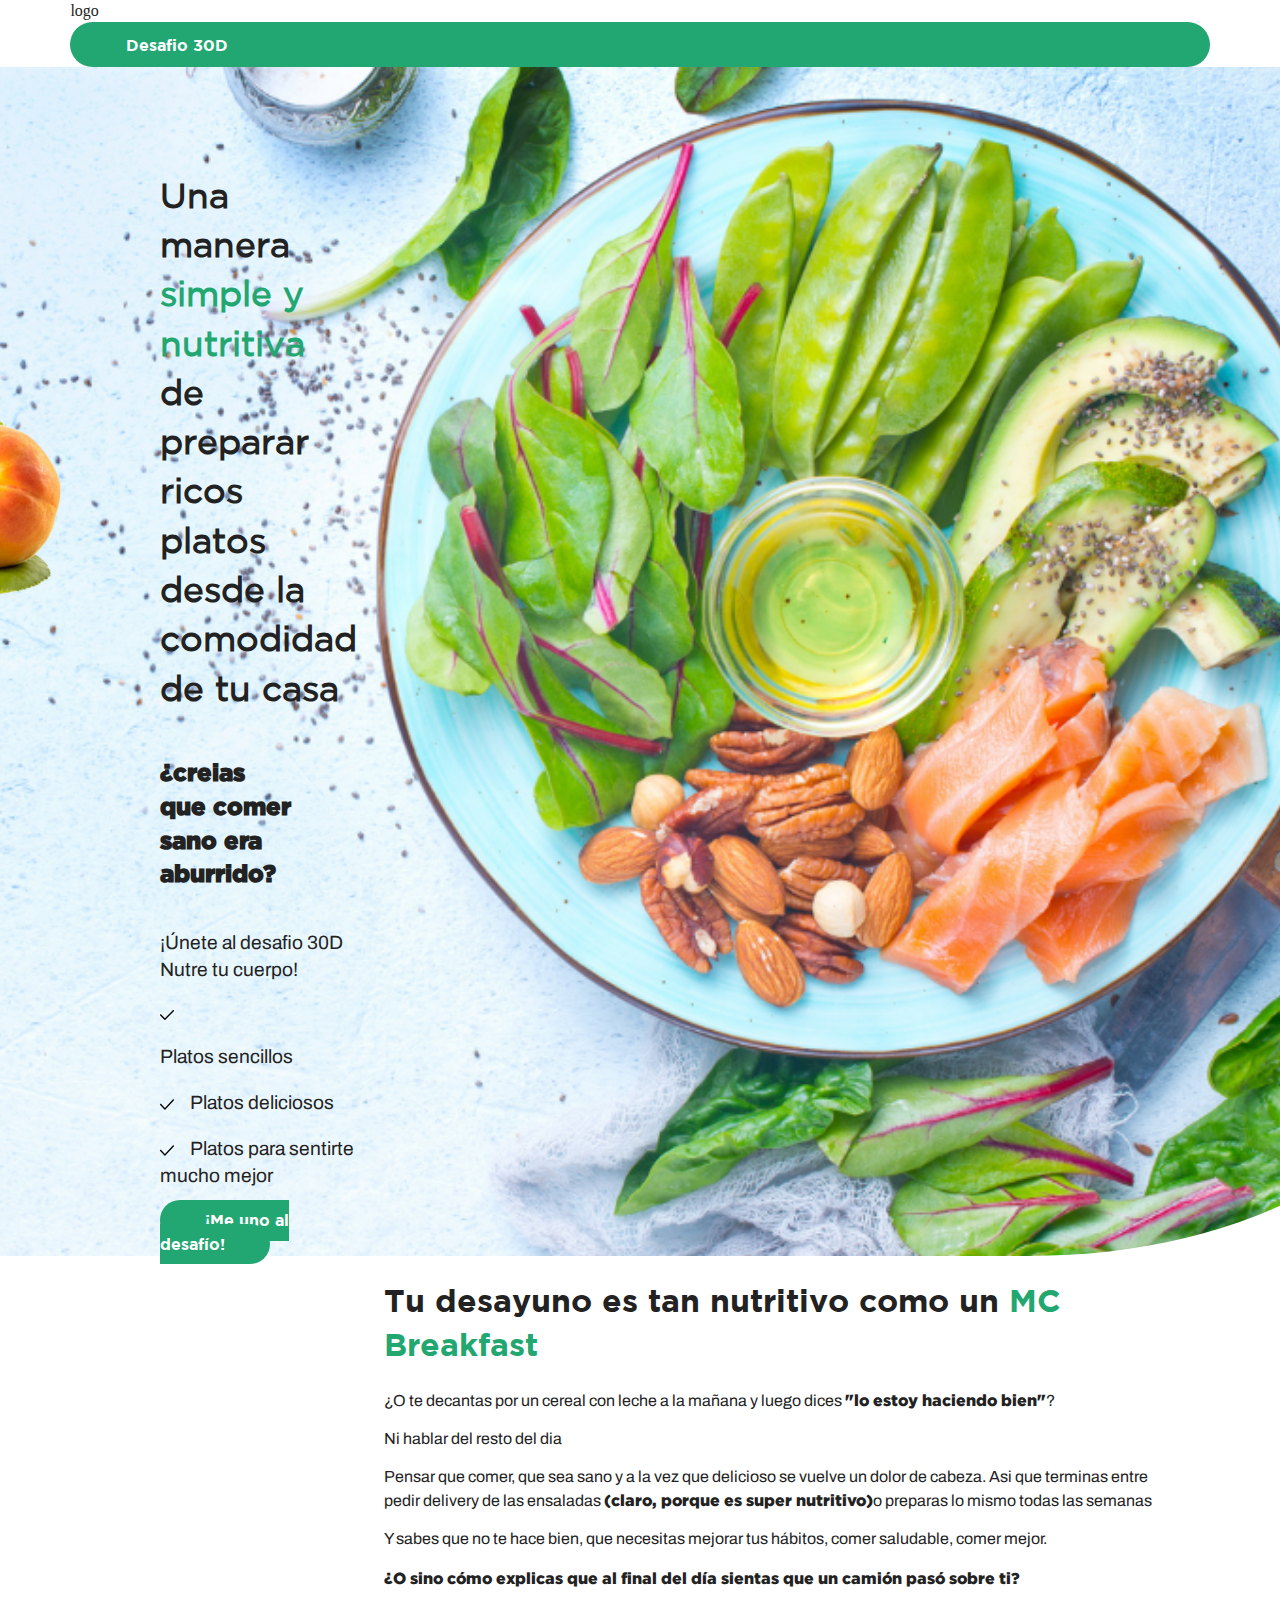
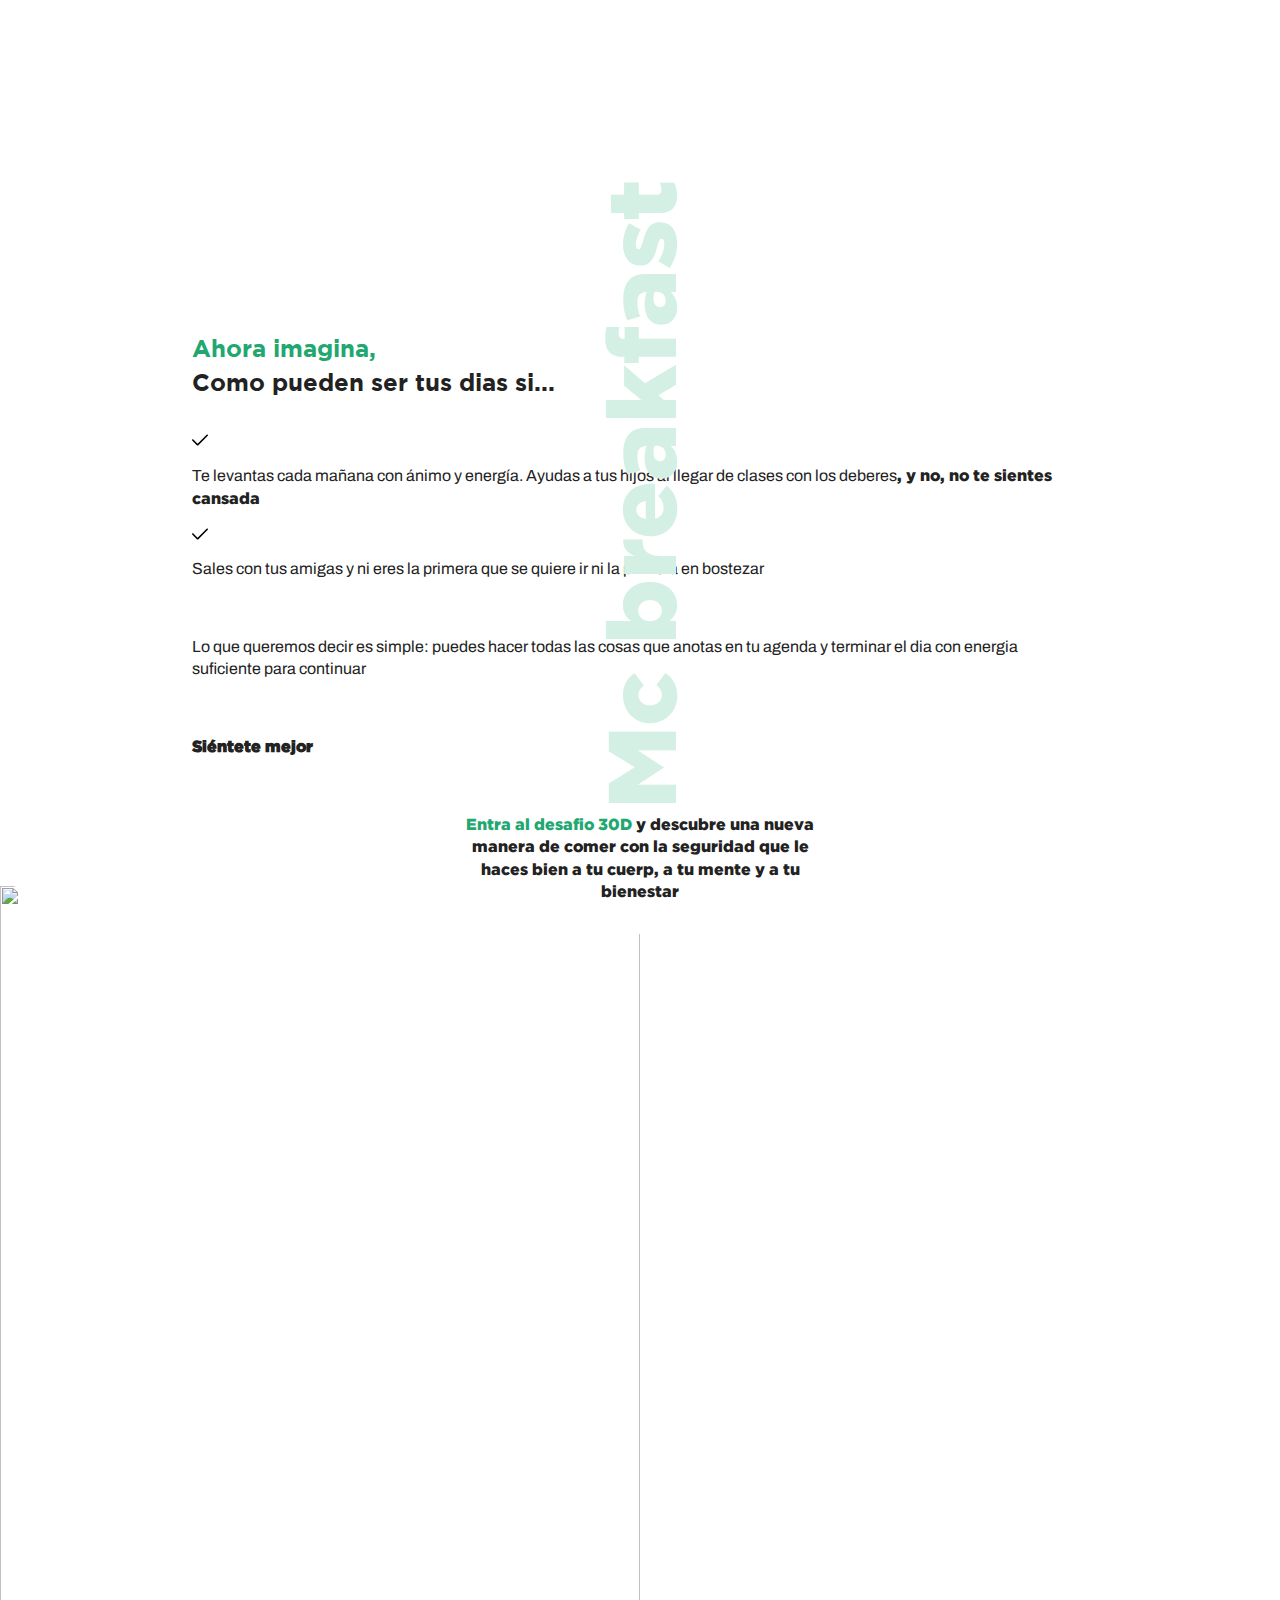
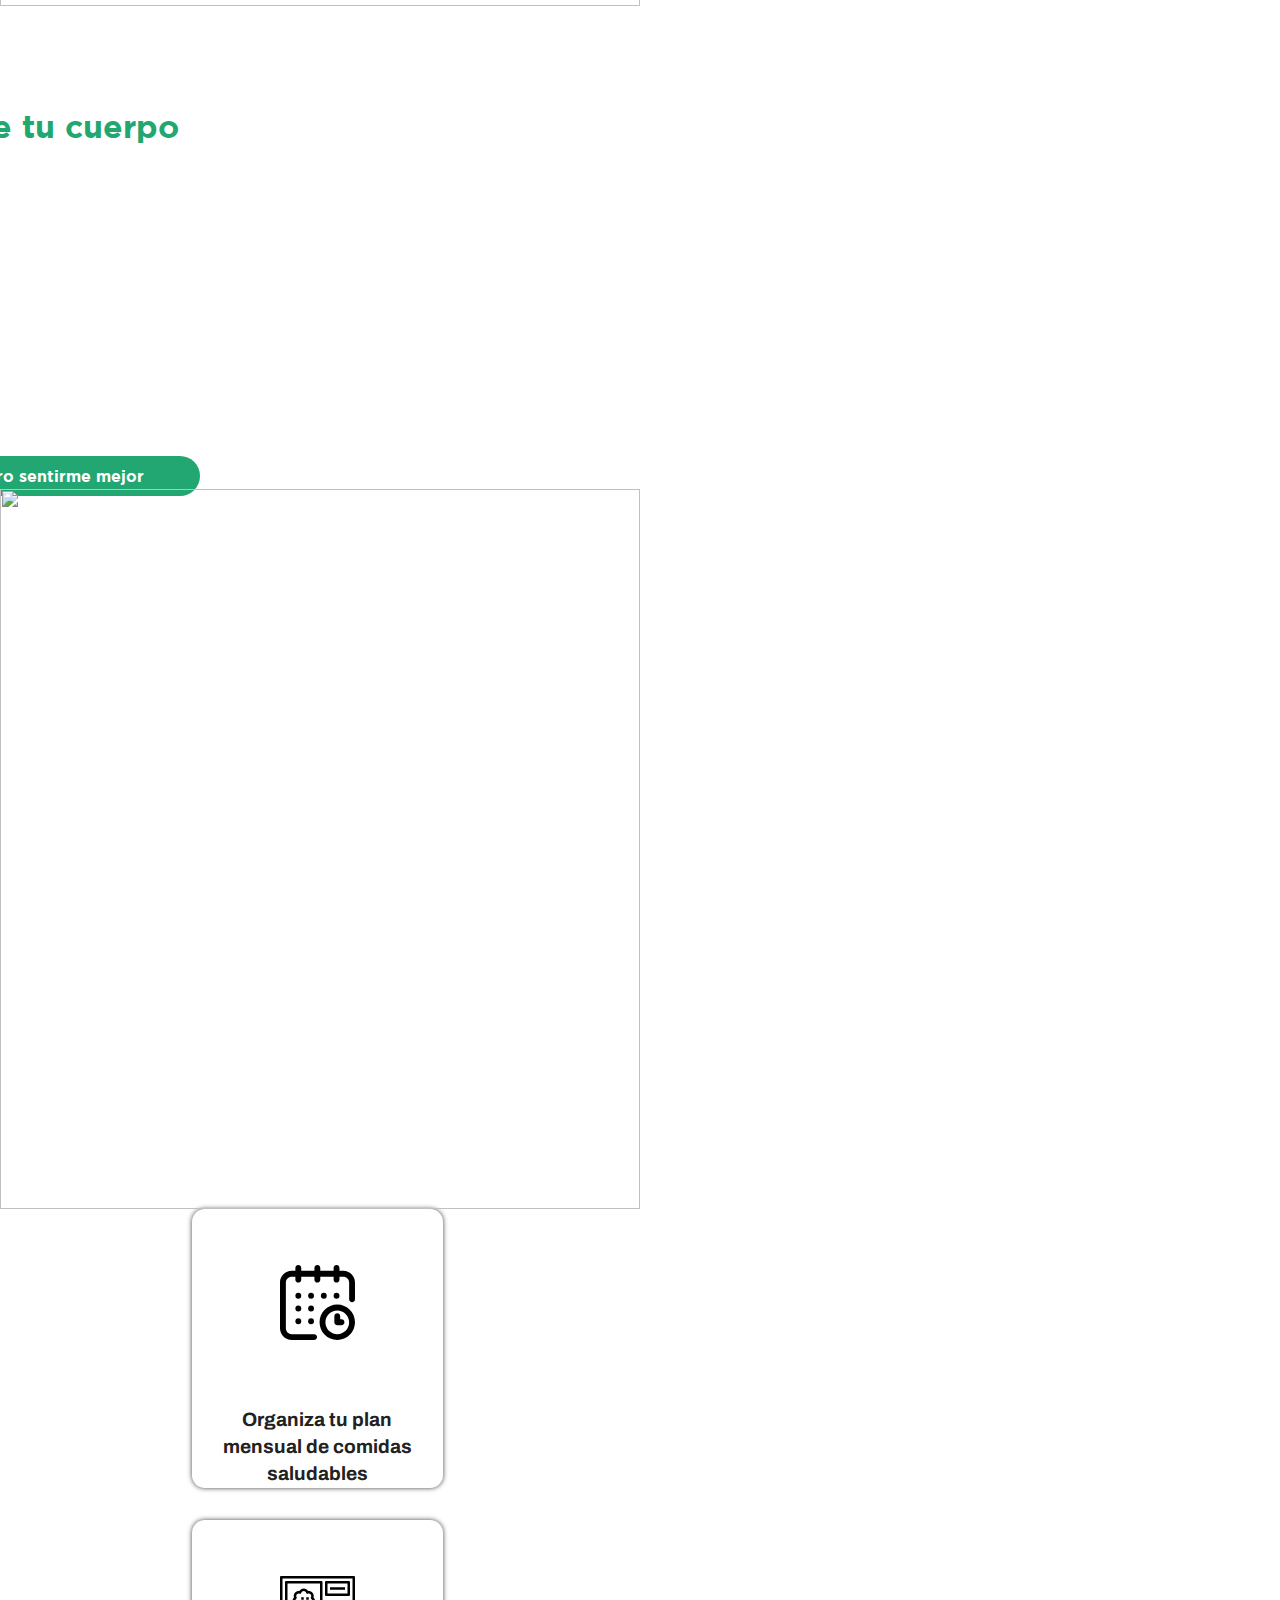
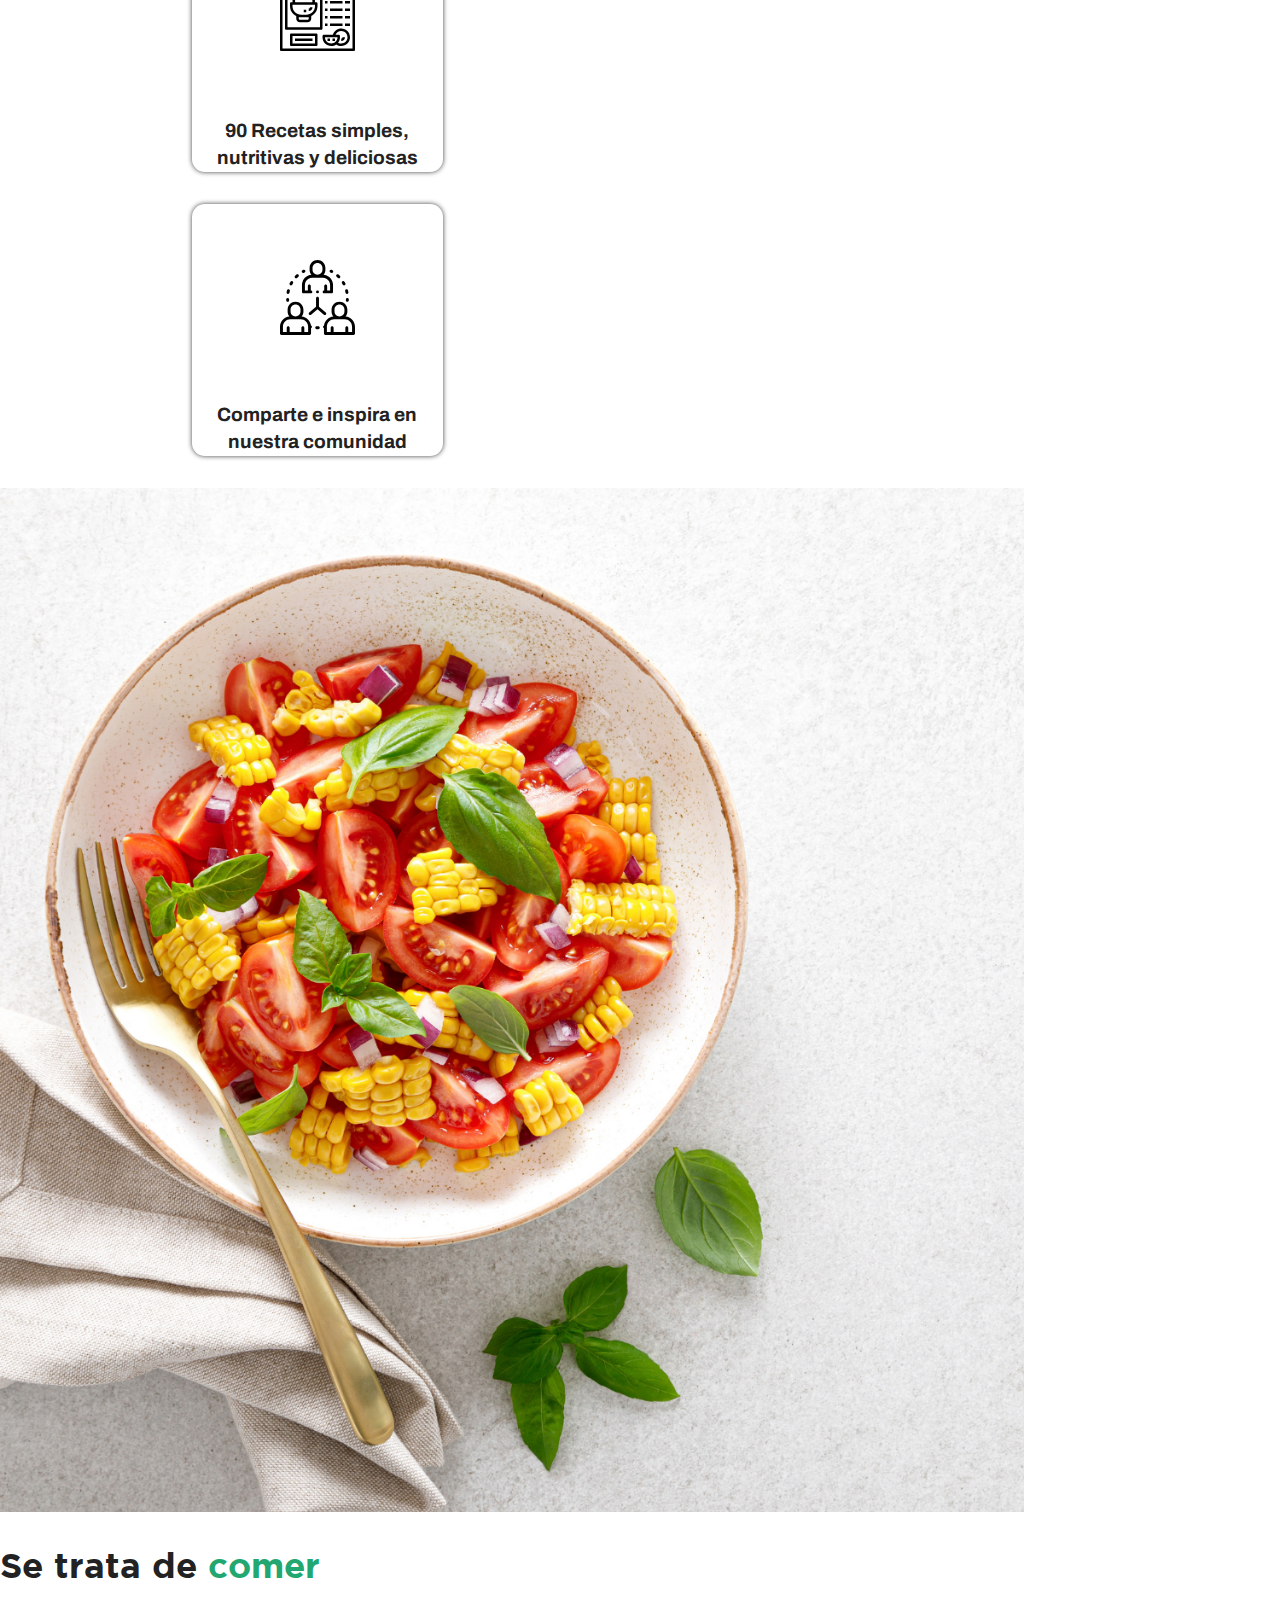
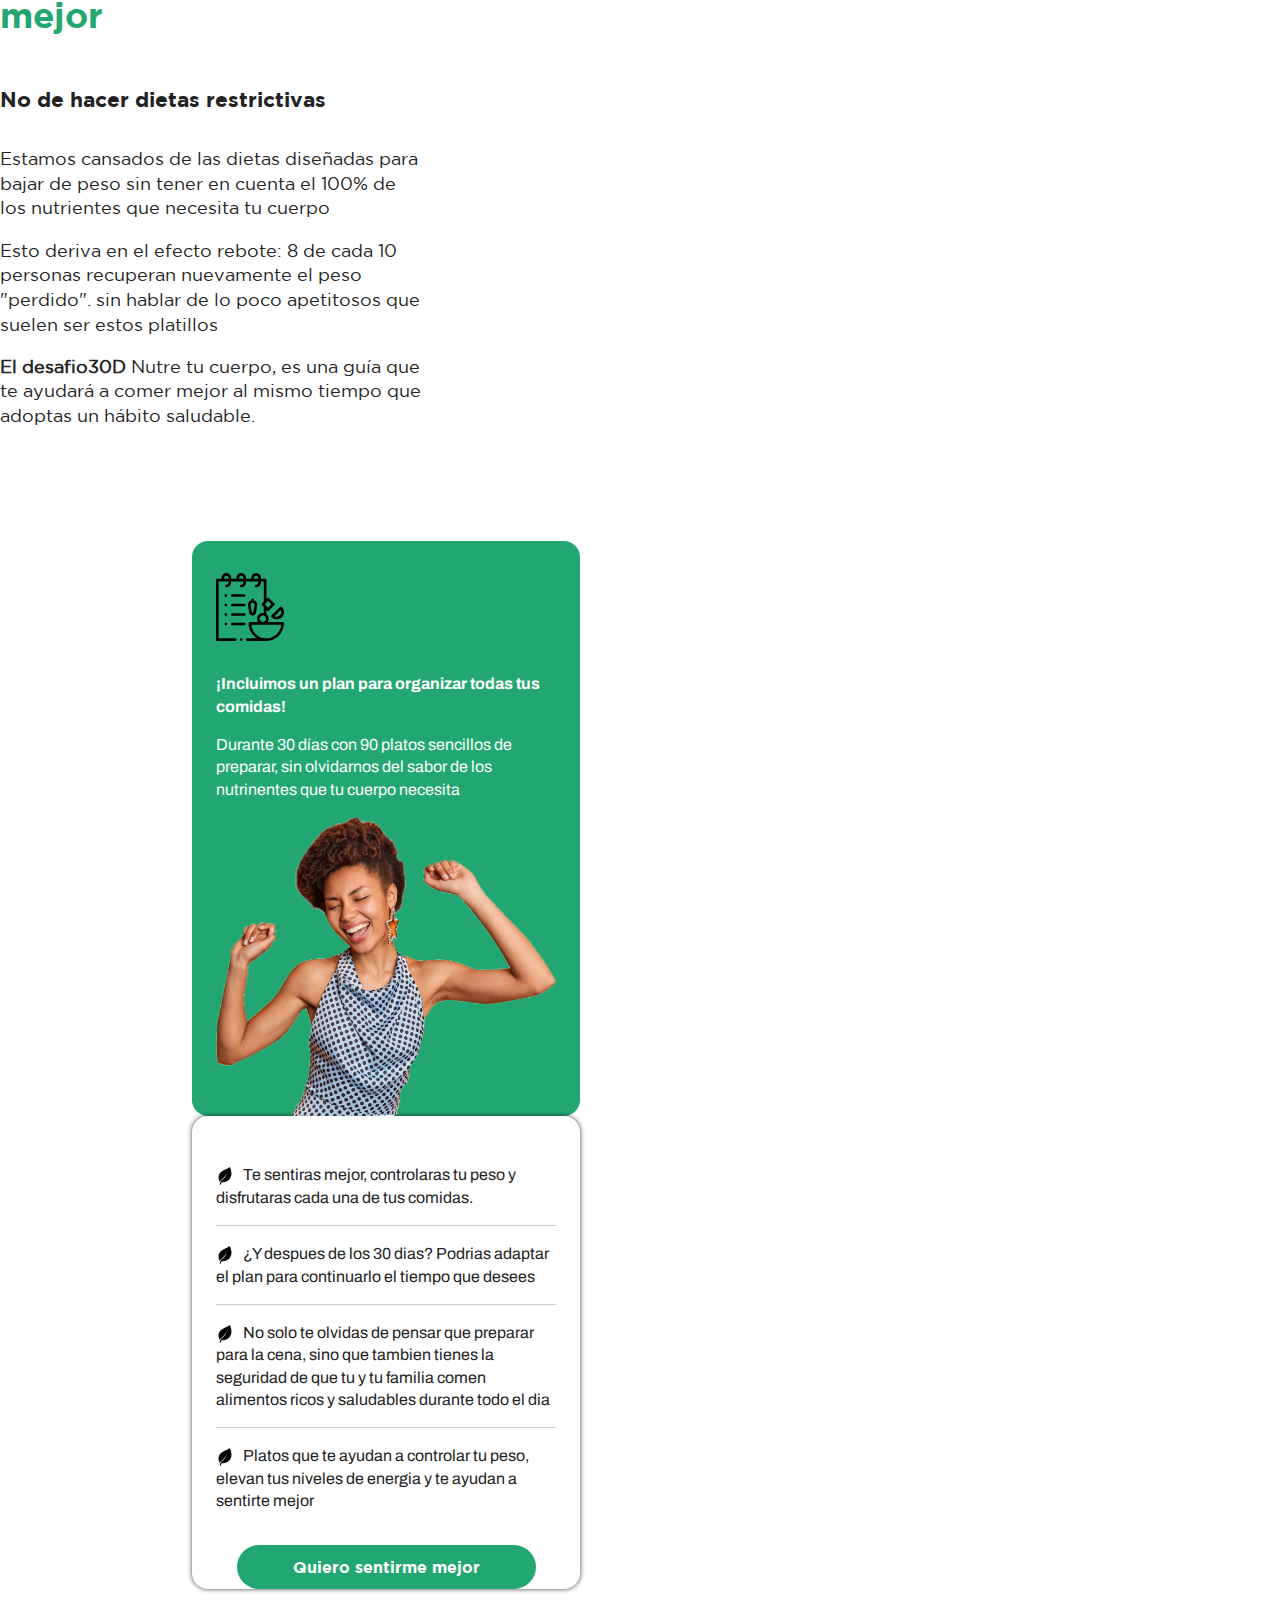
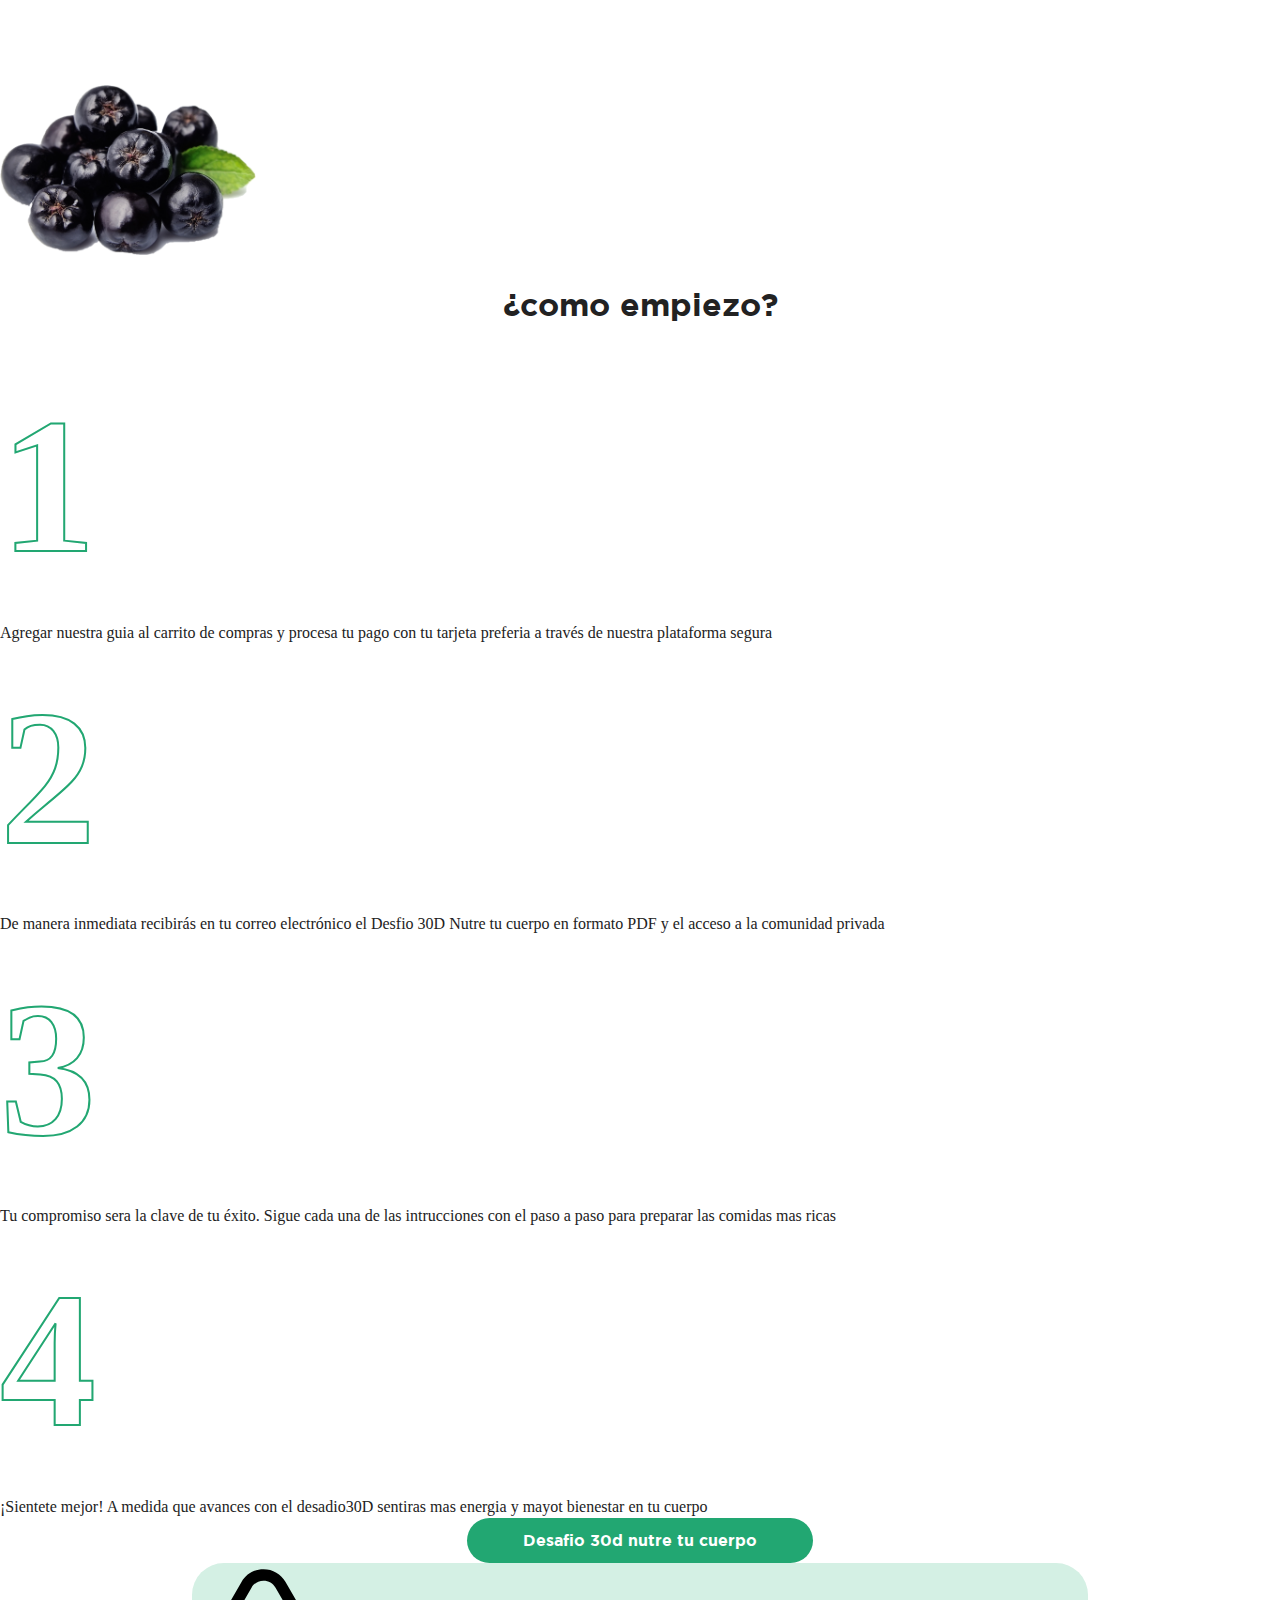
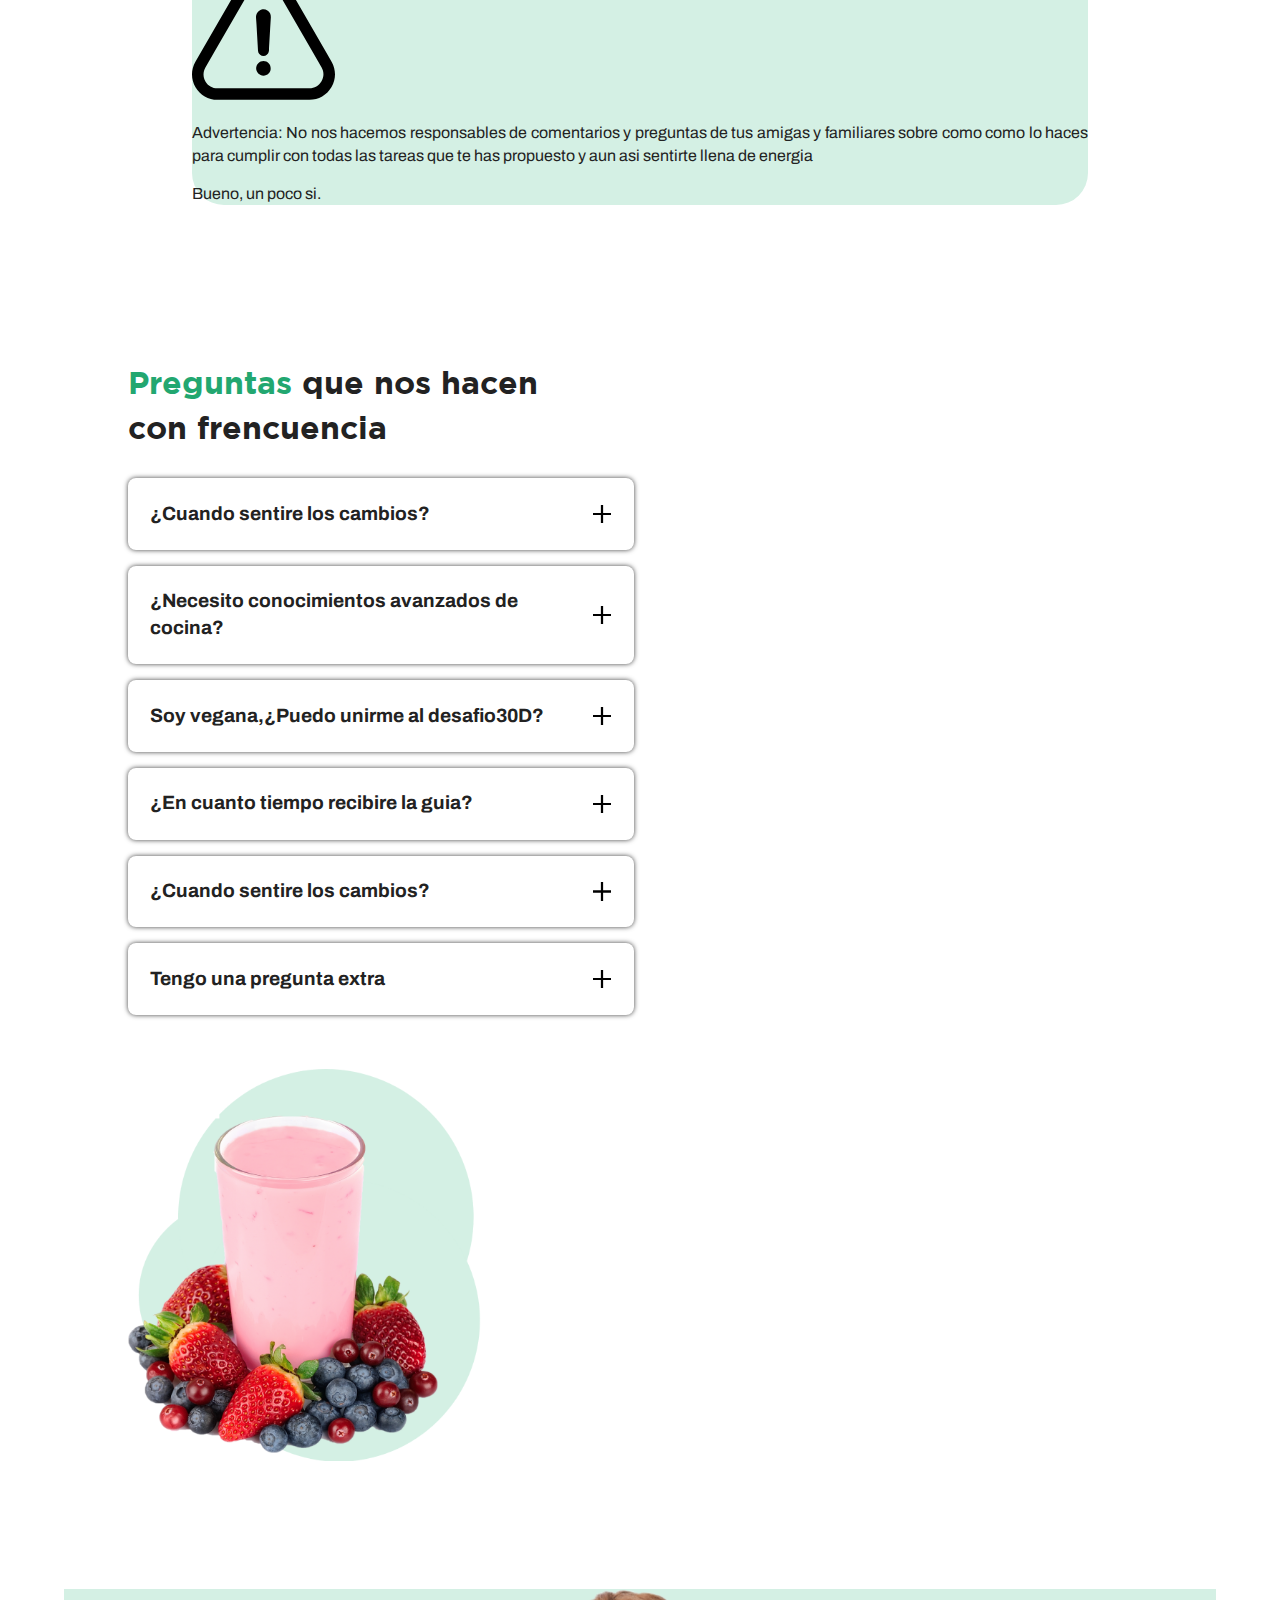
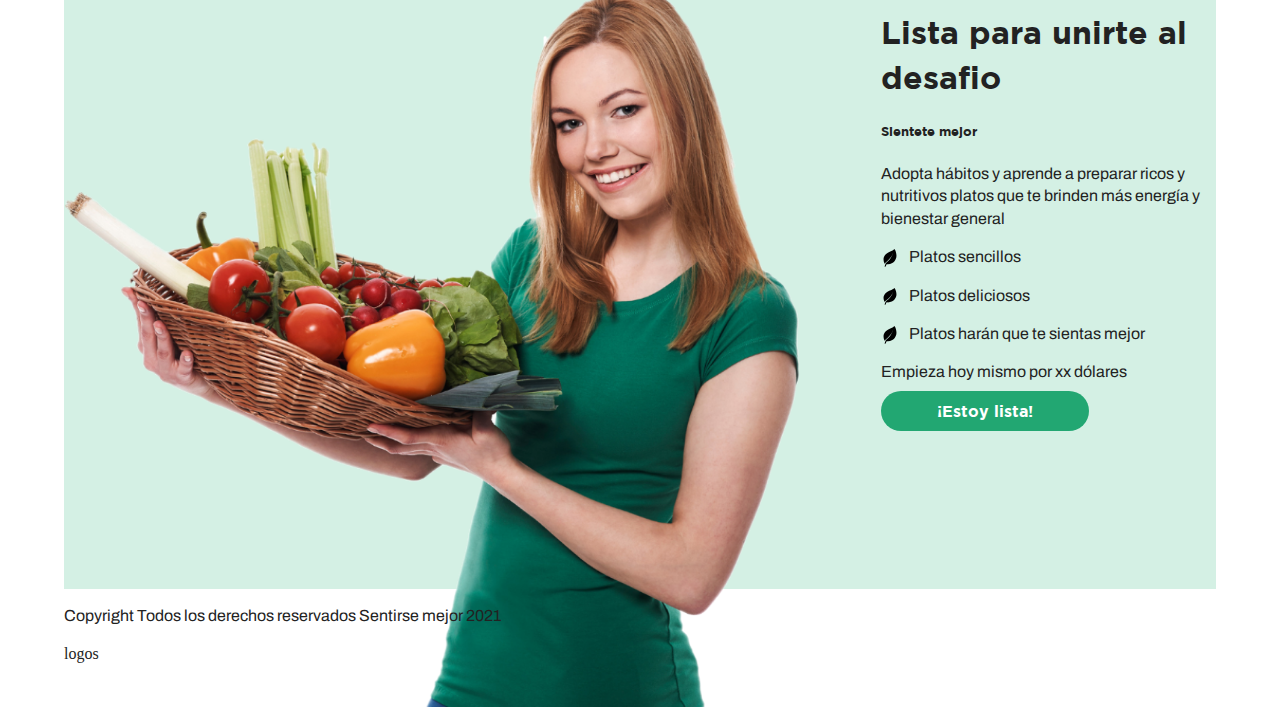
==== commit eacb55fb: "casi finalizacion de la pagina 30d" ====
--- a/index.html
+++ b/index.html
@@ -329,22 +329,24 @@
 
 
   <article class="my-5">
-    <section class="seccion-7">
+    <section class="numeros-seccion">
       <div class="position-relative">
         <div class="position-absolute" style="width: 20%; right: 0;">
           <img src="img/moras-absolute.png" alt="" style="width: 100%" ;>
         </div>
       </div>
+
       <div>
         <h2>¿como empiezo?</h2>
       </div>
+
       <div class="d-flex contenedores-seccion7">
         <div class="contenedor-seccion7 mx-2 mt-5 p-5">
           <div class="letras-bordes-azules">1</div>
           <div class="parrafo">Agregar nuestra guia al carrito de compras y procesa tu pago con tu tarjeta preferia a
             través de nuestra plataforma segura</div>
         </div>
-        <div class="contenedor-seccion7 mx-2 p-5">
+        <div class="contenedor-seccion7 cont-secc7-choose mx-2 p-5">
           <div class="letras-bordes-azules">2</div>
           <div class="parrafo">De manera inmediata recibirás en tu correo electrónico el <span>Desfio 30D</span> Nutre
             tu cuerpo en formato PDF y el acceso a la comunidad privada</div>
@@ -354,7 +356,7 @@
           <div class="parrafo">Tu compromiso sera la clave de tu éxito. Sigue cada una de las intrucciones con el paso a
             paso para preparar las comidas mas ricas</div>
         </div>
-        <div class="contenedor-seccion7 mx-2 p-5">
+        <div class="contenedor-seccion7 cont-secc7-choose mx-2 p-5">
           <div class="letras-bordes-azules">4</div>
           <div class="parrafo">¡Sientete mejor! A medida que avances con el <span>desadio30D</span> sentiras mas energia
             y mayot bienestar en tu cuerpo</div>
@@ -362,8 +364,9 @@
 
       </div>
 
-      <div class="boton-30d d-flex justify-content-center"><a href="#" class="boton-estoy-lista">Desafio 30d nutre tu
-          cuerpo</a></div>
+      <div class="contenedor-boton-seccion7"><a href="#" class="boton-30d boton-estoy-lista">Desafio 30d nutre tu
+          cuerpo</a>
+      </div>
     </section>
 
   </article>
@@ -383,7 +386,7 @@
           <p>Bueno, un poco si.</p>
         </div>
 
-        <img src=" img/duraznos.png" alt="" class="position-absolute" style="width: 30%; top:45%;left: -22%;">
+        <img src=" img/duraznos.png" alt="" class="durazno-absoluto">
 
       </div>
 
@@ -399,7 +402,7 @@
 
       <div class="contenedor position-relative">
 
-        <h2>Preguntas que nos hacen <br> con <span>frencuencia</span> </h2>
+        <h2><span>Preguntas</span> que nos hacen <br> con frencuencia </h2>
         <div class="contenedor-preguntas position-relative">
           <div class="preguntas">
             <p>¿Cuando sentire los cambios?</p>
@@ -443,12 +446,13 @@
 
 
   <article>
-    <section class="d-flex row" id="seccion9">
+    <section class="" id="seccion9">
 
 
       <div class="contenedor-img col-6 d-flex">
         <img src="img/chica-seccion9.png" alt="" style="width: 90%;">
       </div>
+
       <div class="contenedor-texto col-6 pt-4" style="height: 100%; width: 35%;">
         <h1>Lista para unirte al desafio</h1>
         <h5 class="pt-5 pb-3">Sientete mejor</h5>
@@ -469,6 +473,7 @@
 
       </div>
 
+
     </section>
   </article>
 
--- a/css/main.css
+++ b/css/main.css
@@ -499,12 +499,25 @@
 
 @media (max-width:768px) {
   .seccion6 {
-    width: 65%!important;
+    width: 100%!important;
     margin: 0 auto!important;
+  }
+  .seccion6 .row div:last-child {
+    width: 85%!important;
+    padding: 0!important;
   }
   .seccion6 .row div {
     width: 100%!important;
     padding: 0!important;
+  }
+  .seccion6 .row div img {
+    object-fit: cover;
+    object-position: center center;
+    width: 100%!important;
+  }
+  .seccion6 .row {
+    display: flex!important;
+    flex-direction: column-reverse!important;
   }
 }
 
@@ -556,7 +569,60 @@
   box-shadow: 0px 0px 5px 0px rgba(0, 0, 0, 0.75);
 }
 
-
+@media (max-width:768px) {
+  .seccion7 {
+    flex-direction: column;
+    width: 85%;
+  }
+  .seccion7-contenedor {
+    width: 100%;
+    margin: 1.5rem 0;
+  }
+}
+
+/*NUMEROS*/
+
+.numeros-seccion div h2 {
+  text-align: center;
+  font-size: 2rem;
+}
+
+.contenedor-boton-seccion7 {
+  display: flex;
+  justify-content: center;
+}
+
+@media(max-width:768px) {
+  .numeros-seccion .d-flex {
+    flex-direction: column;
+  }
+  .contenedores-seccion7 {
+    align-items: center;
+    margin-right: 4rem;
+  }
+  .contenedores-seccion7 .cont-secc7-choose {
+    margin-left: 4rem;
+  }
+  .numeros-seccion .d-flex .contenedor-seccion7 {
+    width: 50%;
+    padding: 1rem!important;
+  }
+  .numeros-seccion .d-flex .contenedor-seccion7 .letras-bordes-azules {
+    font-size: 6rem;
+  }
+  .numeros-seccion .d-flex .contenedor-seccion7 .parrafo {
+    text-align: center;
+  }
+  .contenedor-boton-seccion7 {
+    width: 60%;
+    margin: 1rem auto;
+  }
+  .contenedor-boton-seccion7 .boton-estoy-lista {
+    font-size: 1.1rem;
+    padding: 10px 15px;
+    font-family: var(--GothamMedium);
+  }
+}
 
 /*SECCION 8*/
 
@@ -569,6 +635,21 @@
   text-align: justify;
   background-color: rgb(212, 240, 228);
   border-radius: 2rem;
+}
+
+.durazno-absoluto {
+  position: absolute;
+  width: 30%;
+  top: 45%;
+  left: -22%;
+}
+
+@media(max-width:768px) {
+  .durazno-absoluto {
+    top: 85%;
+    left: 60%;
+    width: 50%;
+  }
 }
 
 /** SECCION 9 **/
@@ -578,10 +659,22 @@
   height: 600px;
   margin: 0 auto;
   background-color: rgb(212, 240, 228);
+  display: flex;
 }
 
 #seccion9 .contenedor-img {
   align-items: flex-end;
+}
+
+@media (max-width:768px) {
+  #seccion9 {
+    height: auto;
+    flex-direction: column-reverse!important;
+  }
+  #seccion9 div{
+    width: 90%;
+
+  }
 }
 
 /*SECCION 10*/
@@ -599,6 +692,10 @@
 .seccion-10 .contenedor h2 {
   font-size: 2rem;
   margin-bottom: 1.8rem;
+}
+
+.seccion-10 .contenedor h2 span {
+  color: rgb(34, 167, 112);
 }
 
 .contenedor-preguntas .preguntas {
@@ -630,6 +727,21 @@
 
 .seccion-10 .contenedor .position-absolute img {
   width: 100%;
+}
+
+@media(max-width:768px) {
+  .seccion-10 {
+    width: 95%;
+  }
+  .contenedor-preguntas .preguntas {
+    width: 90%;
+  }
+  .seccion-10 .contenedor .position-absolute {
+    position: relative!important;
+    width: 80%;
+    top: 0;
+    left: 0;
+  }
 }
 
 /* ==========================================================================
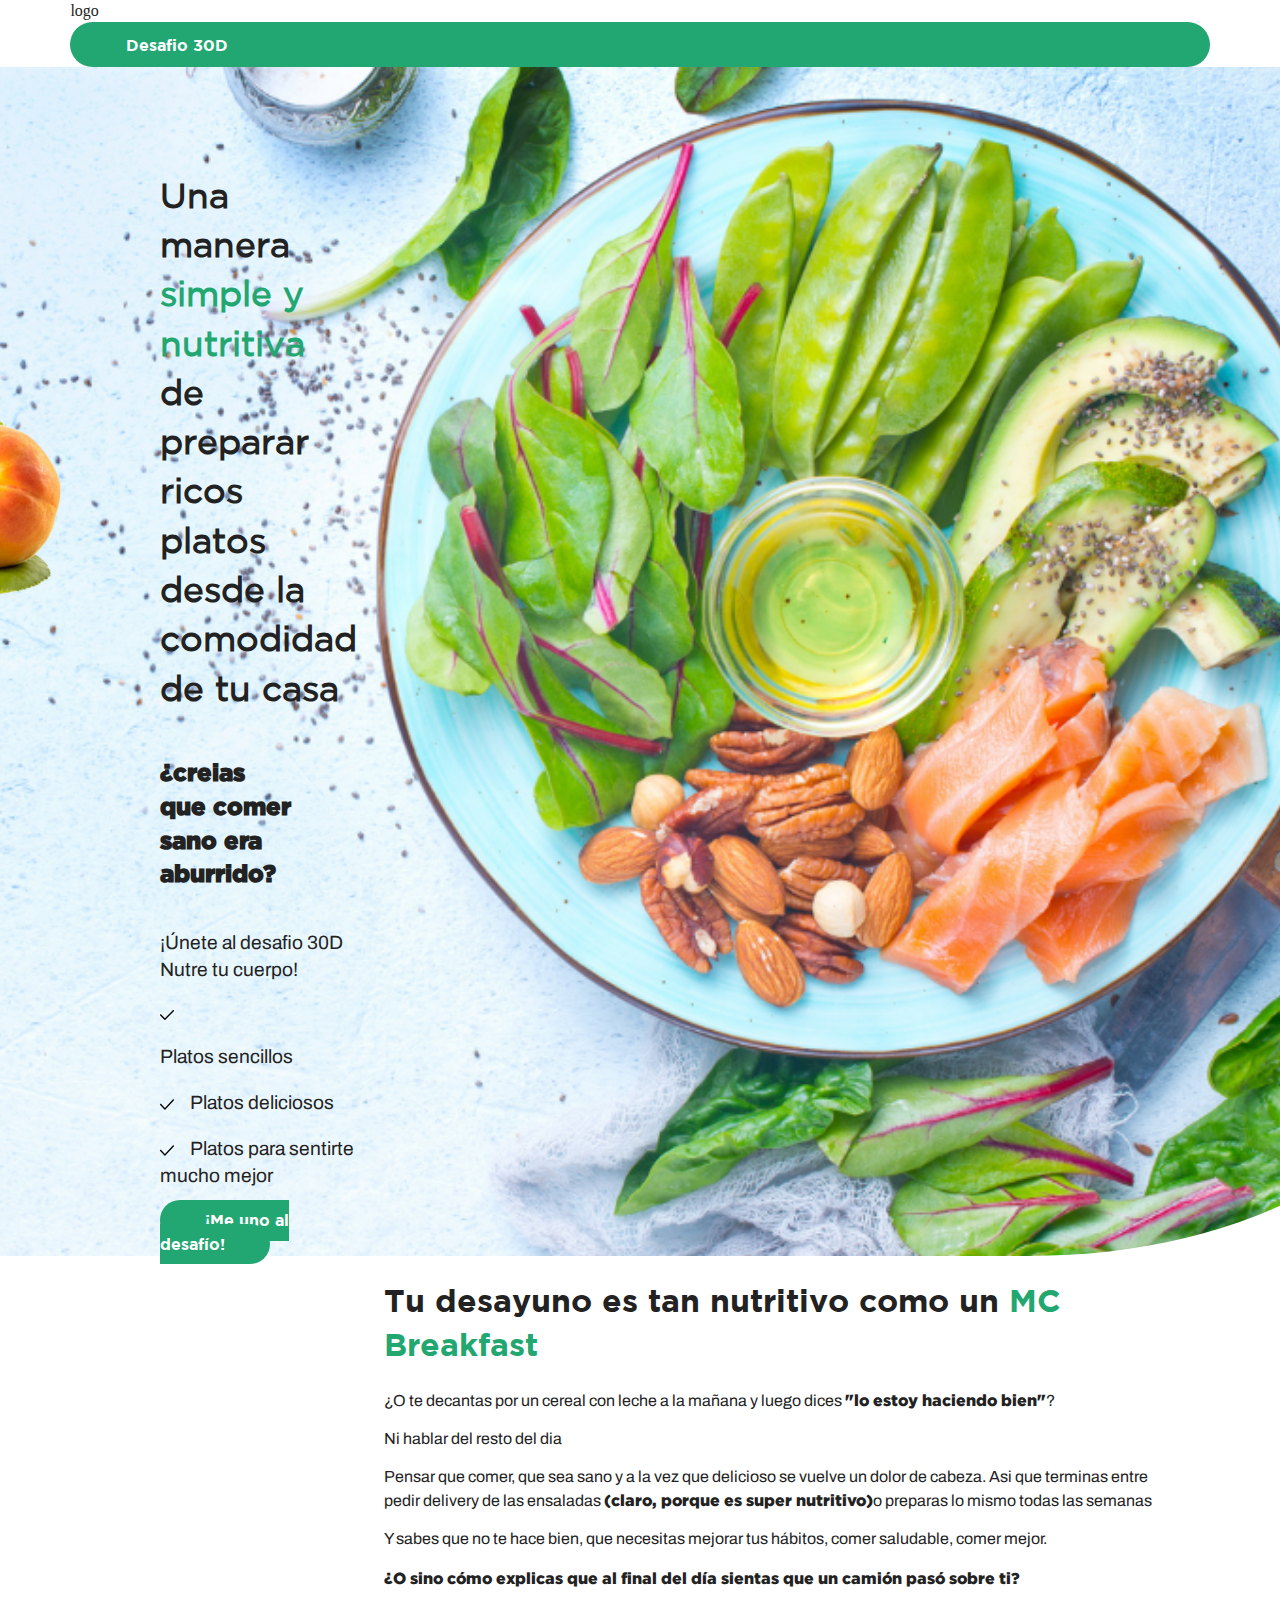
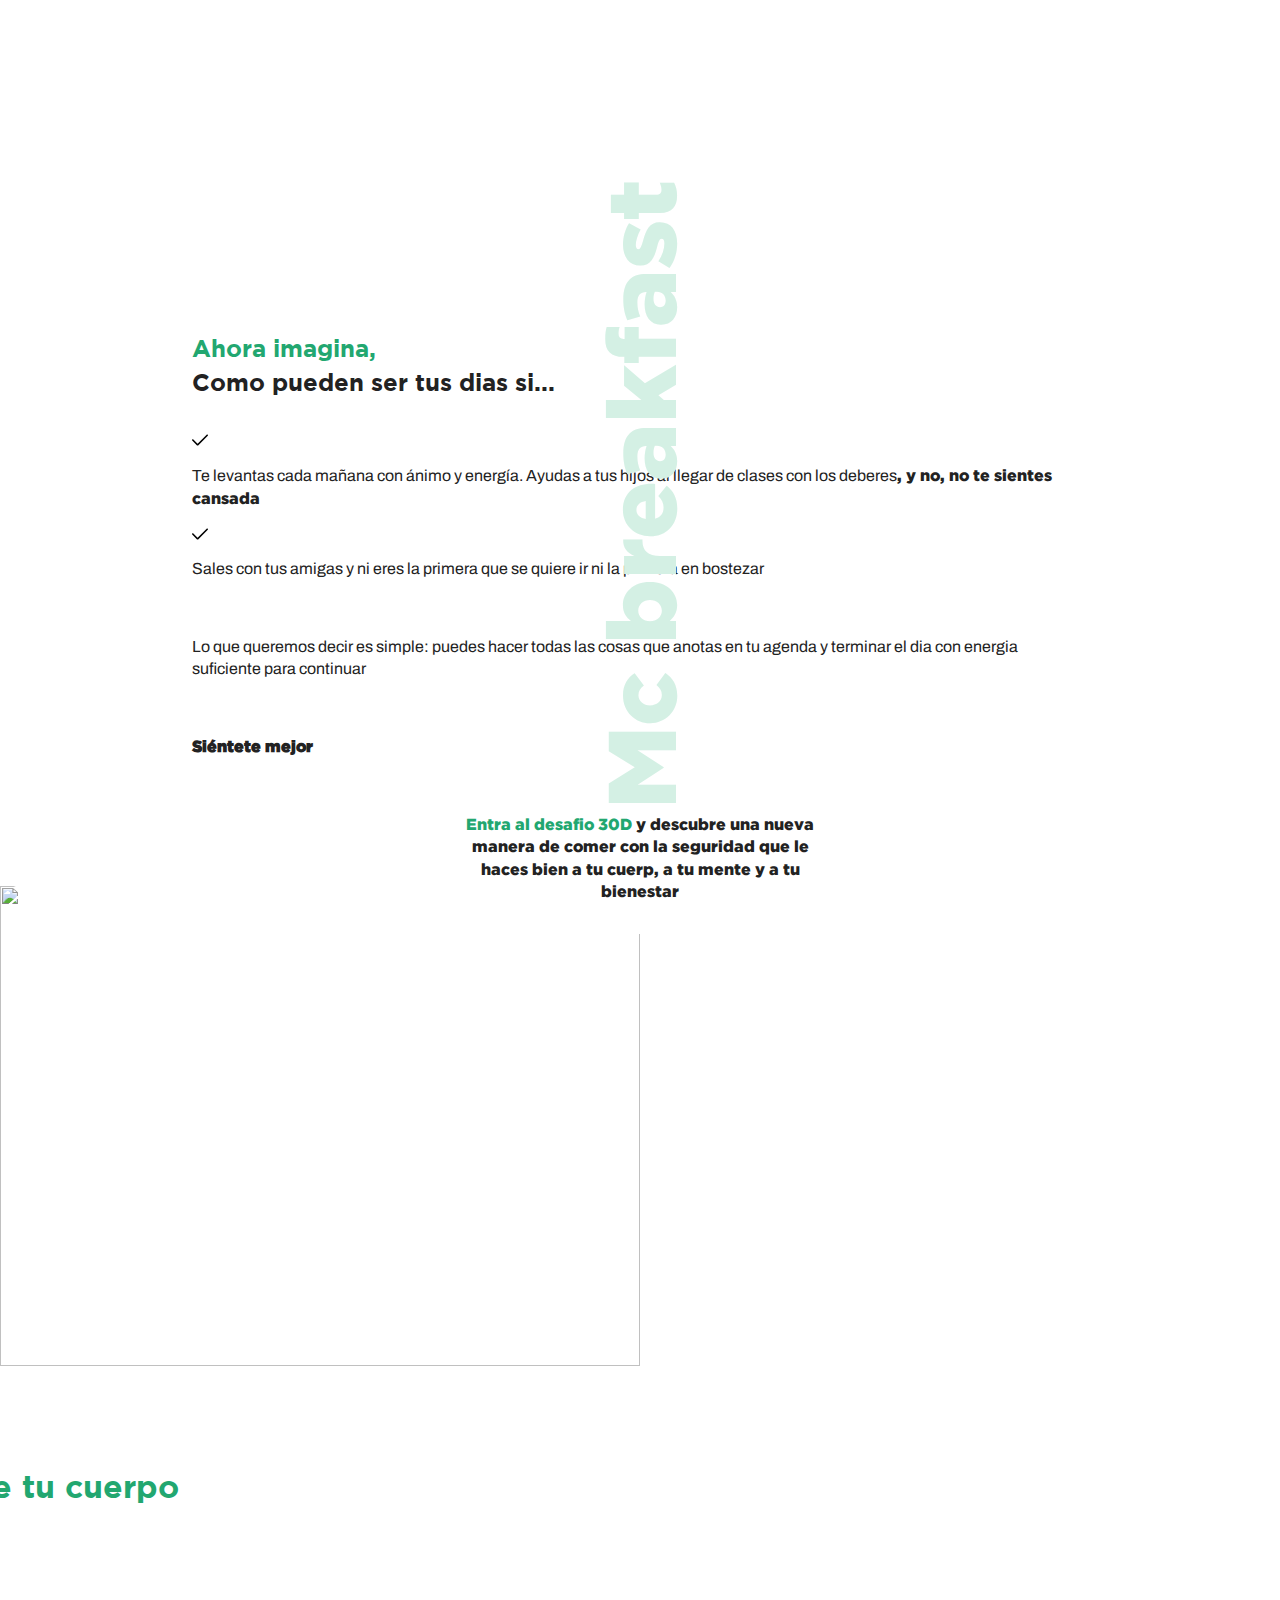
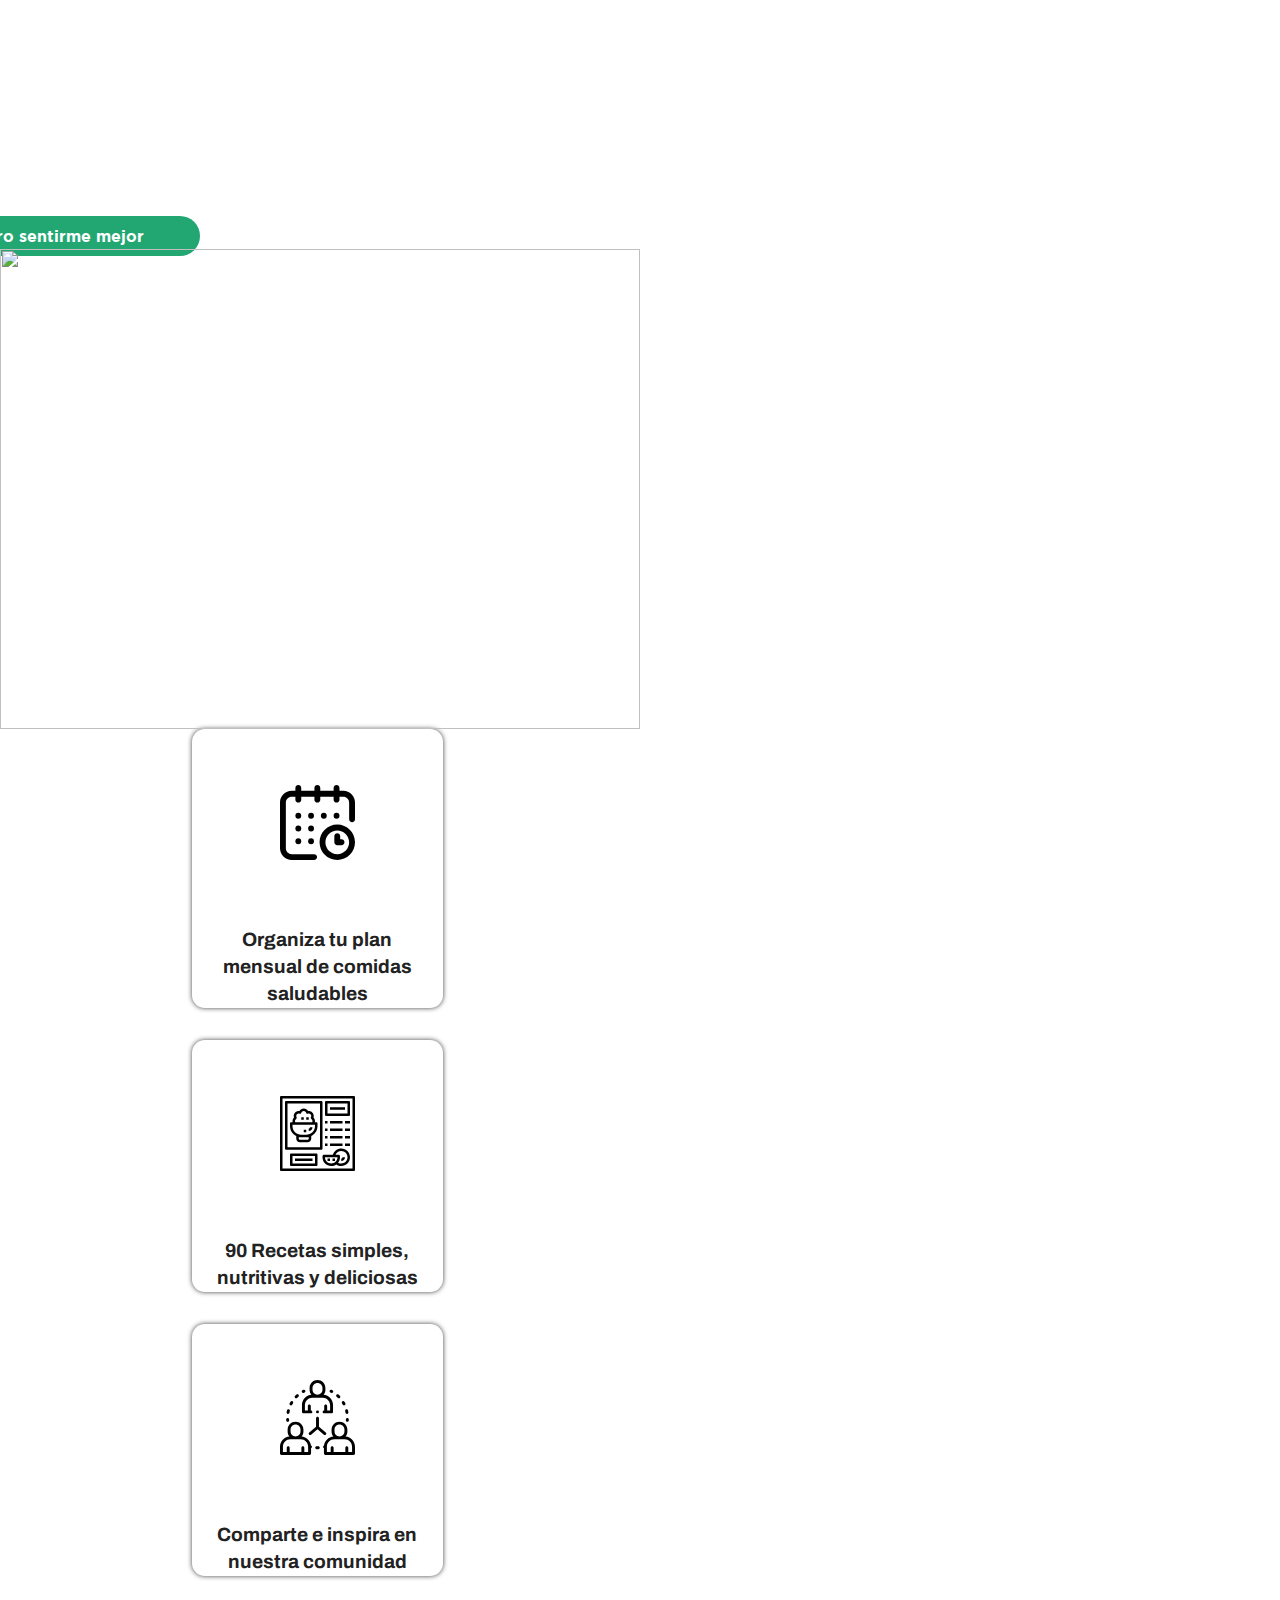
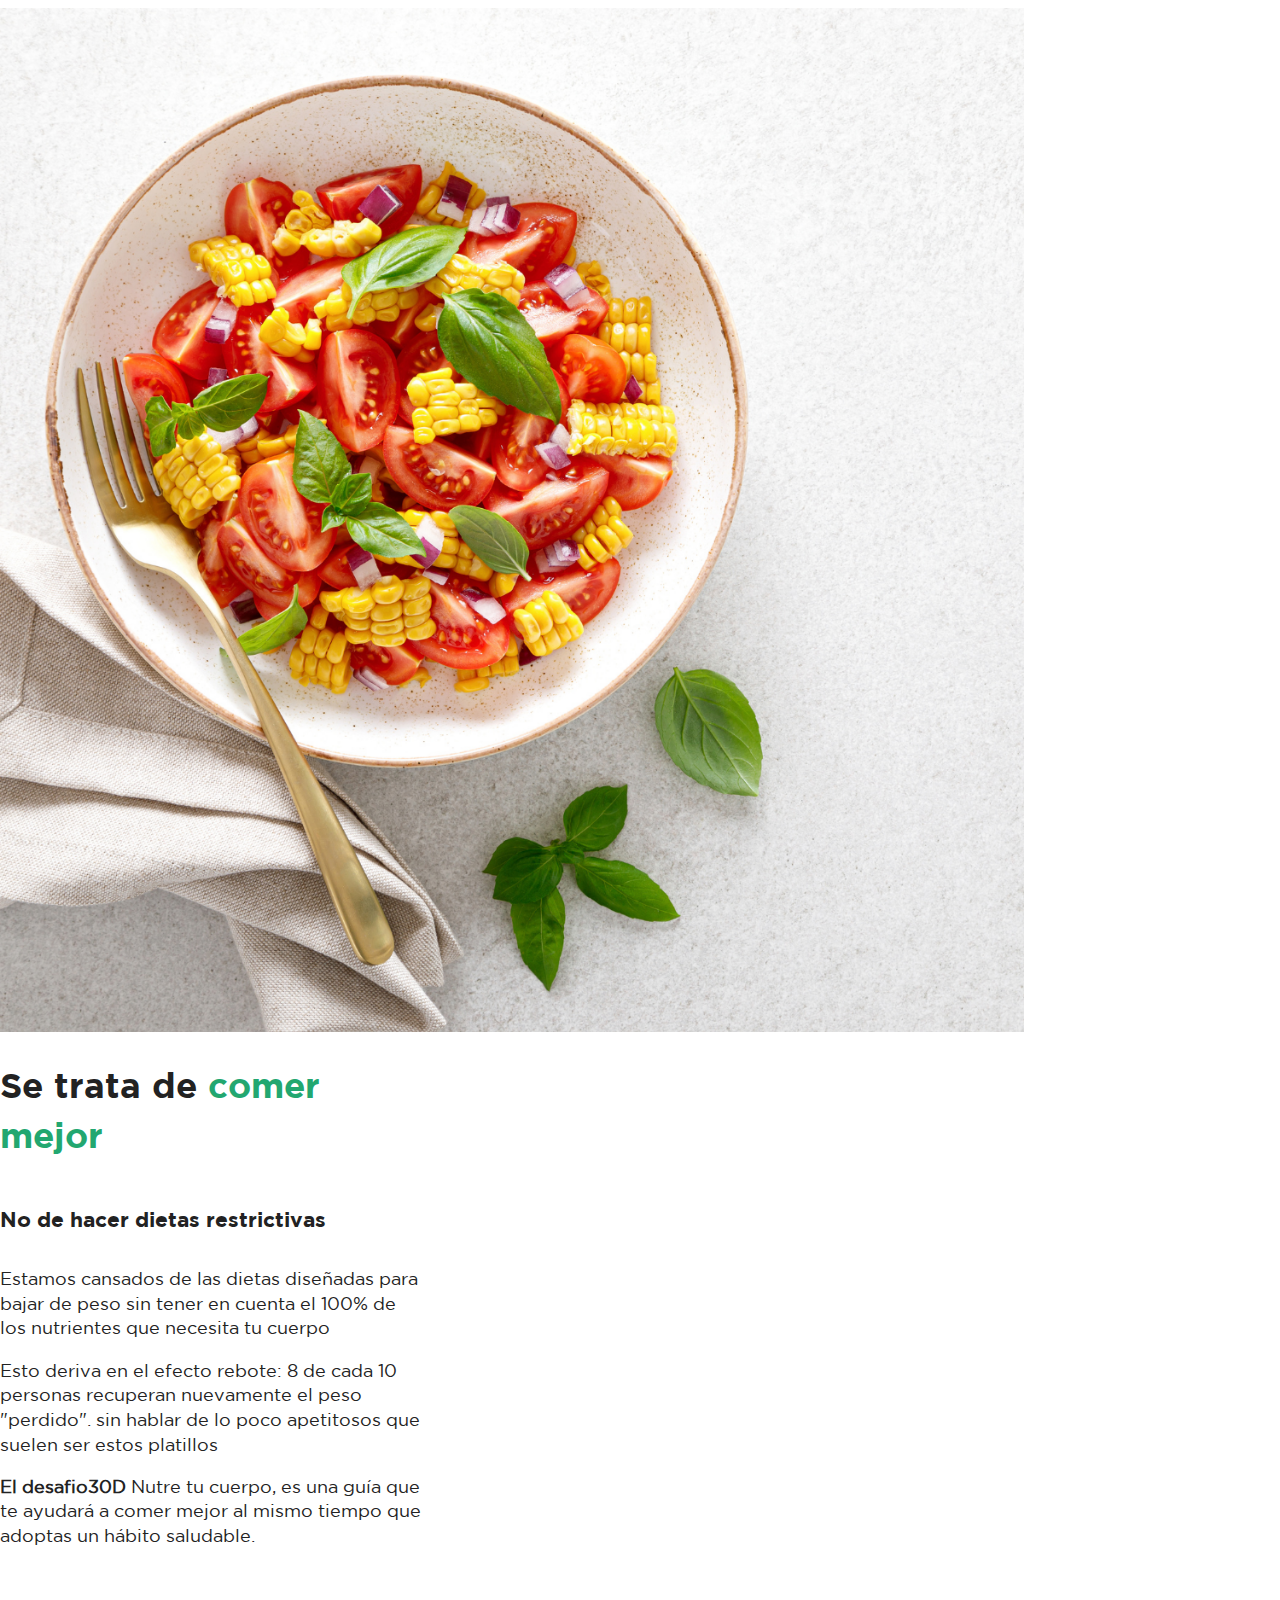
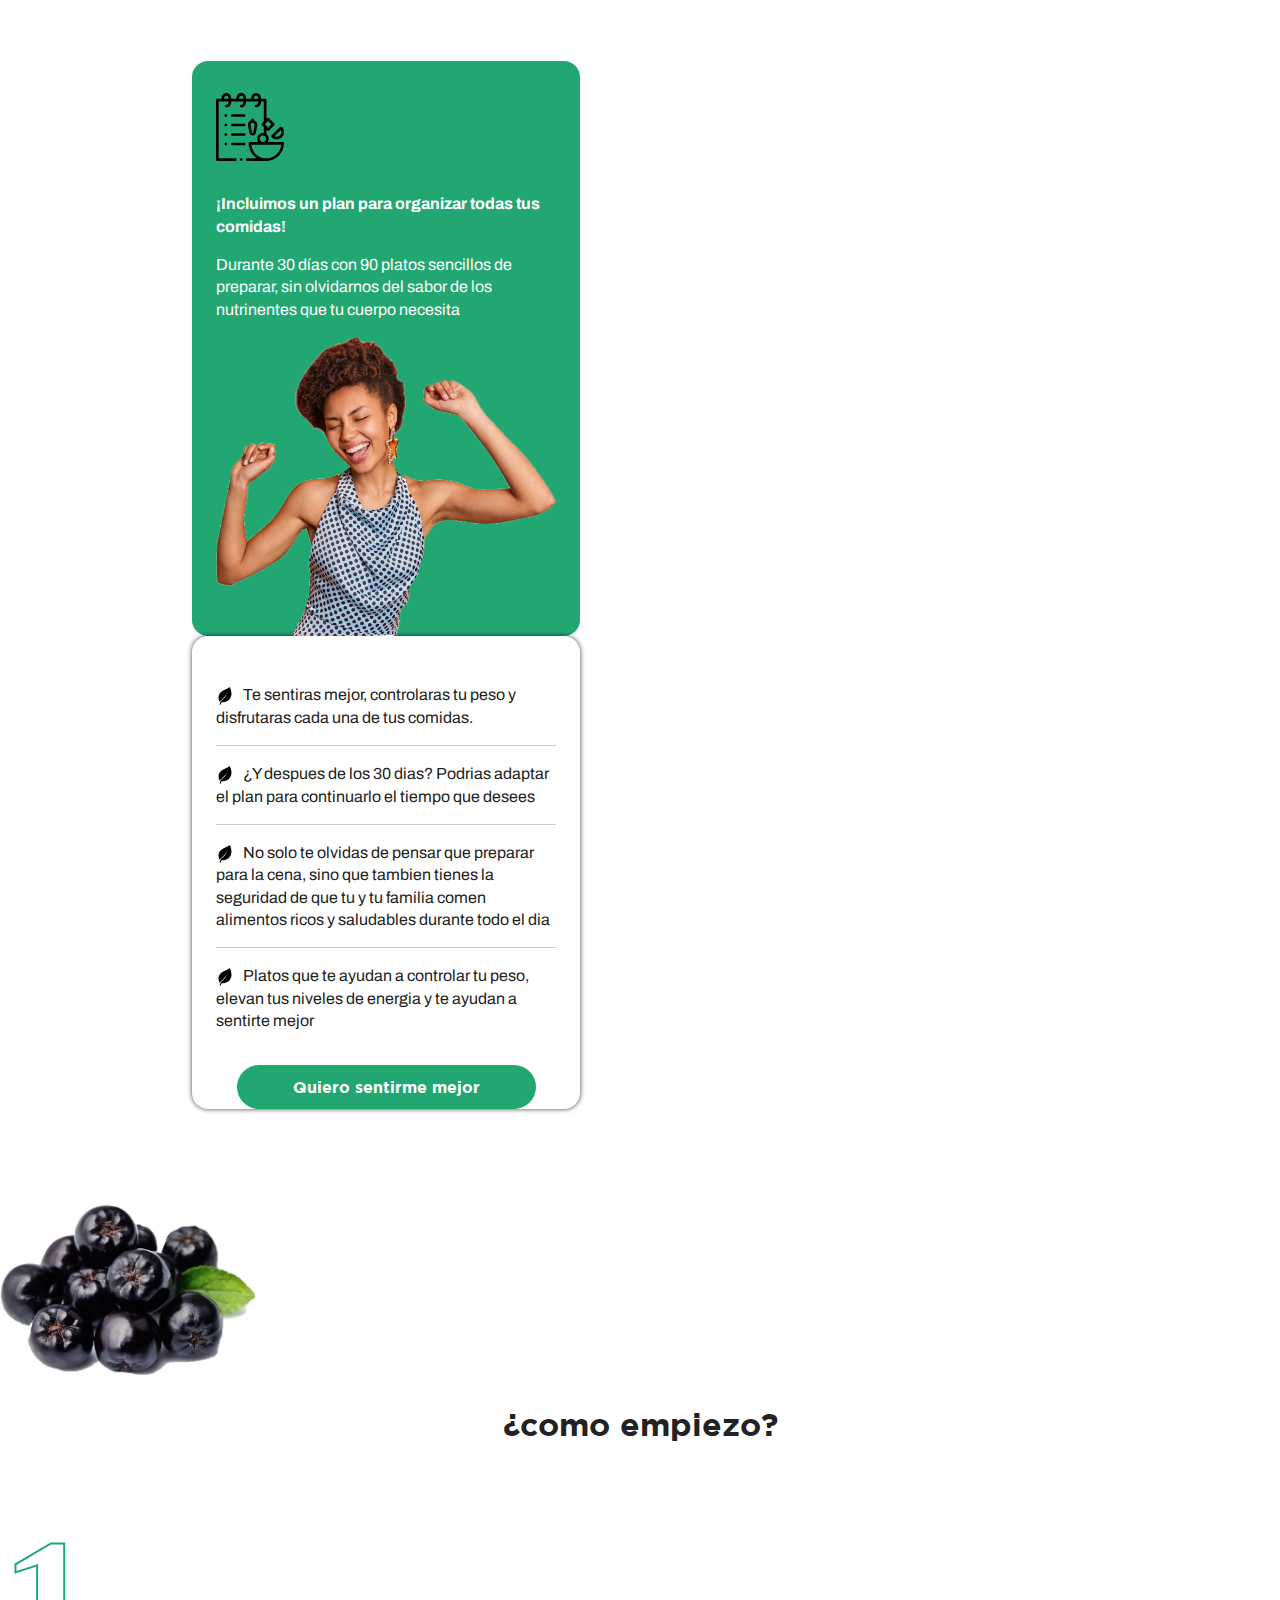
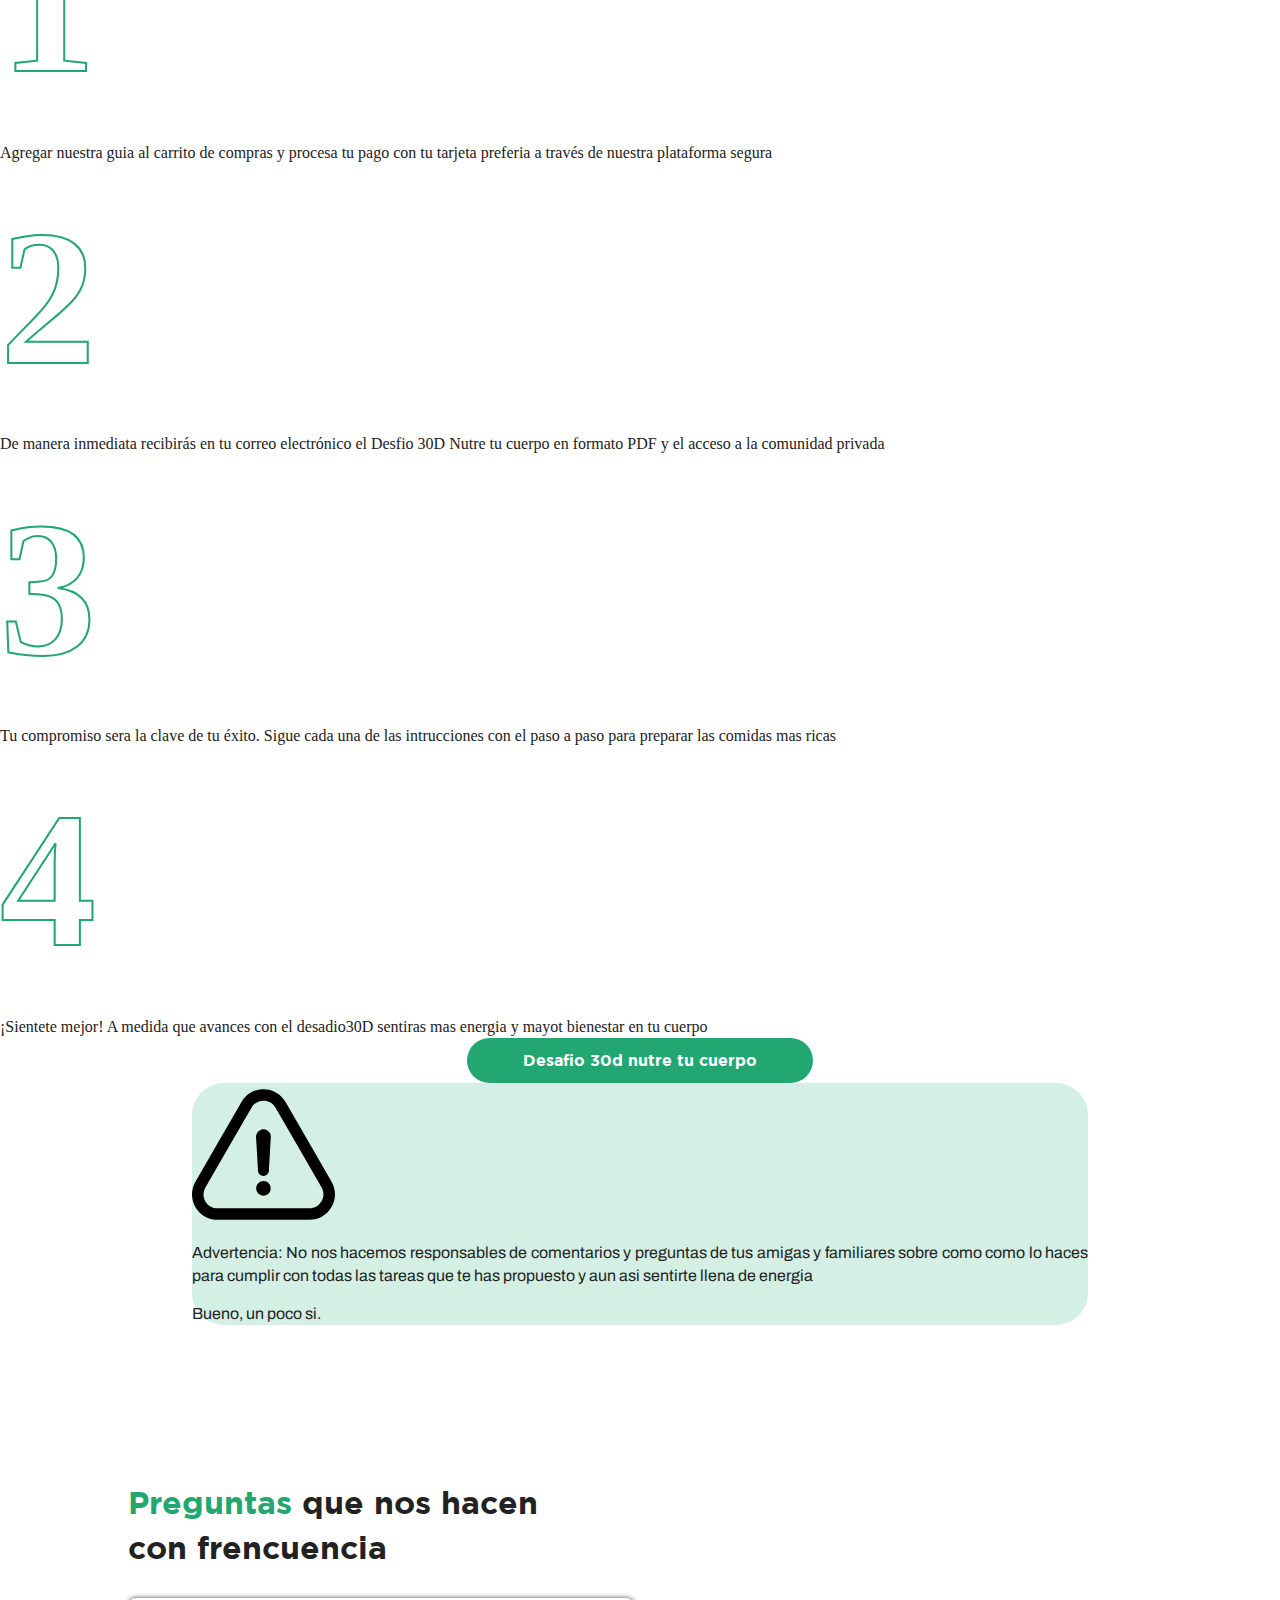
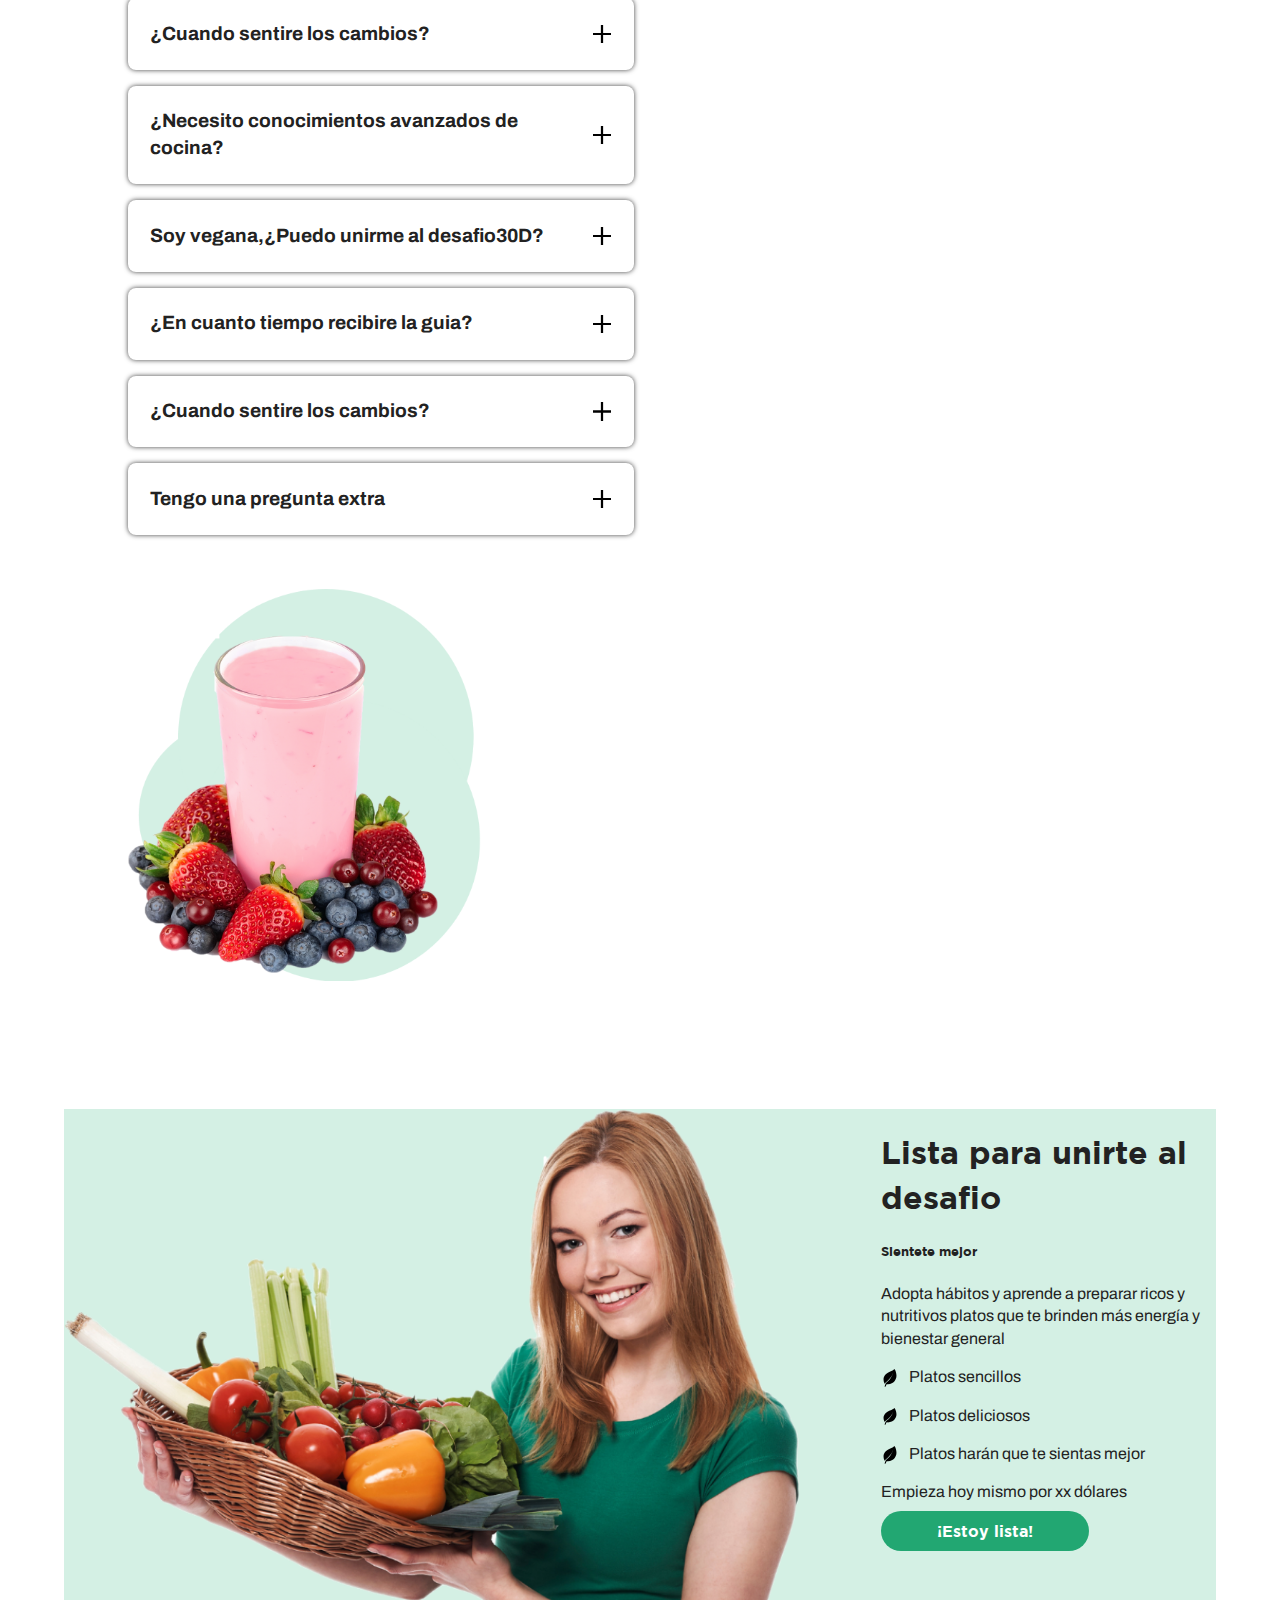
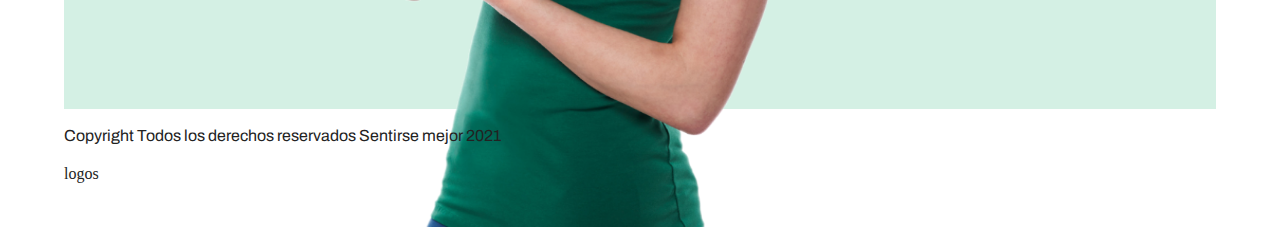
==== commit 43f92f7e: "cuarto commit, correccion de errores de imagenes de fondo" ====
--- a/index.html
+++ b/index.html
@@ -184,8 +184,10 @@
 
     <section class="seccion4 d-flex justify-content-between position-relative">
 
-      <div class="contenedor-img" style="width: 50vw; height:80vh;"><img src="img/healthy-food-concept-BHW4LAC.jpg"
-          alt="" style="width: 100%;height: 100%;"></div>
+      <div class="contenedor-img imagen-1"><img class="fondoescritorio" src="img/healthy-food-concept-BHW4LAC.jpg"
+          alt="" style="width: 100%;height: 100%;">
+        <img class="fondocelular" src="img/seccion30dfondocelular.png" style="width: 100%;height: 100%;">
+      </div>
       <div class="contenedor-texto-centrado position-absolute d-flex justify-content-center">
         <h2>únete al desafío 30D</h2>
         <h2><span>Nutre tu cuerpo</span></h2>
@@ -202,7 +204,7 @@
         </div>
 
       </div>
-      <div class="contenedor-img" style="width: 50vw;height: 80vh;"><img src="img/diet-healthy-food-XNH9BUQ.jpg" alt=""
+      <div class="contenedor-img imagen-2"><img src="img/diet-healthy-food-XNH9BUQ.jpg" alt=""
           style="width: 100%; height: 100%;"></div>
 
 
--- a/css/main.css
+++ b/css/main.css
@@ -413,10 +413,52 @@
   margin-top: 2rem;
 }
 
+.seccion4 .contenedor-img {
+  width: 50vw;
+  height: 30rem;
+}
+
+.seccion4 .imagen-1 .fondocelular {
+  display: none;
+}
+
 @media (max-width:768px) {
-  .seccion4 .contenedor-texto .contenido {
-    width: 90%;
-  }
+  .seccion4 .contenedor-texto {
+    width: 100%!important;
+    margin-right: 0!important;
+    margin-left: 0!important;
+    position: relative!important;
+    margin-bottom: -3rem!important;
+    z-index: 1000;
+  }
+  .seccion4 .contenedor-texto .contenido{
+    width: 70%!important;
+    margin: 0 auto;
+    padding-top: 1rem;
+    font-size: .8rem;
+    
+  }
+  section .seccion4 {
+    height: 900px;
+    width: 100%;
+  }
+  .seccion4 .imagen-2 {
+    display: none;
+  }
+  .seccion4 .imagen-1 .fondoescritorio {
+    display: none;
+  }
+  .seccion4 .imagen-1 {
+    width: 100%!important;
+    height: 900px;
+  }
+  .seccion4 .imagen-1 .fondocelular {
+    display: flex;
+    width: 100%;
+    position: relative;
+    z-index: 0;
+  }
+  
   .seccion4 .contenedor-texto-centrado {
     color: white;
     width: 400px;
@@ -671,9 +713,8 @@
     height: auto;
     flex-direction: column-reverse!important;
   }
-  #seccion9 div{
+  #seccion9 div {
     width: 90%;
-
   }
 }
 
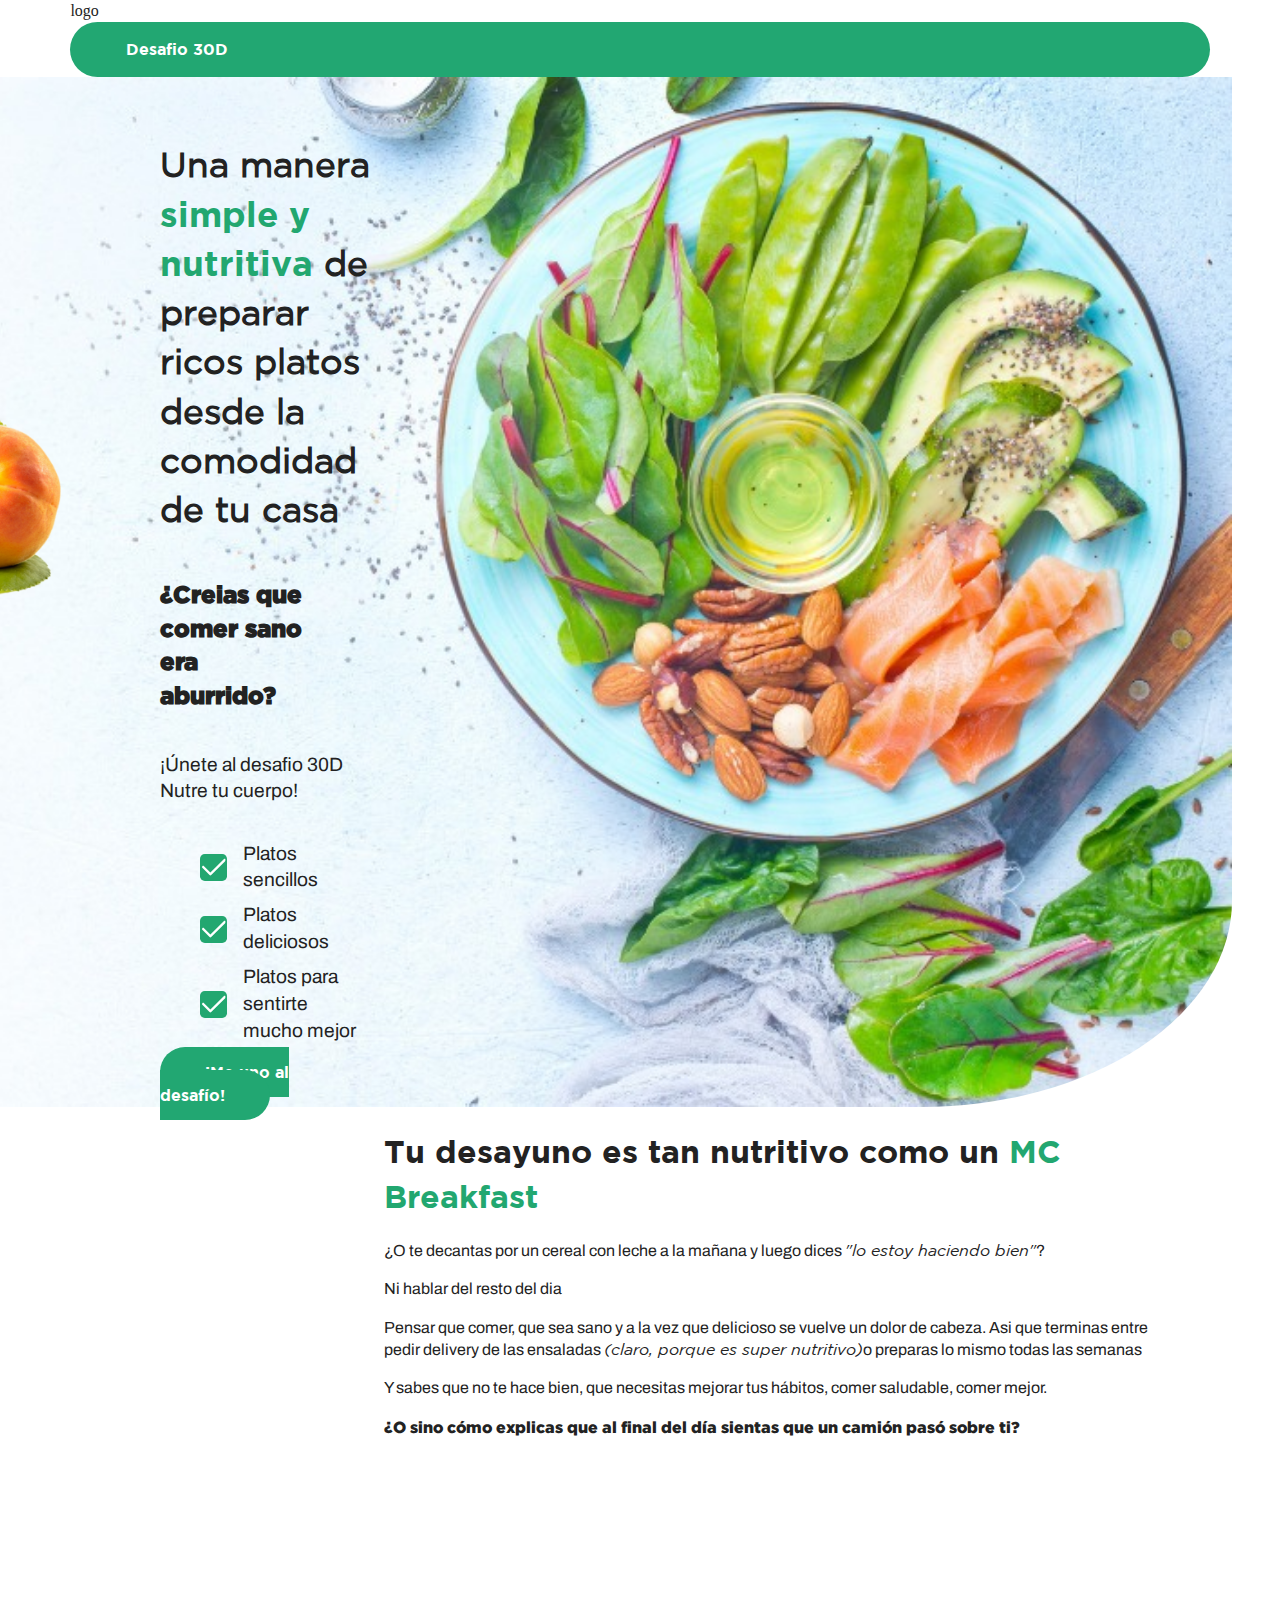
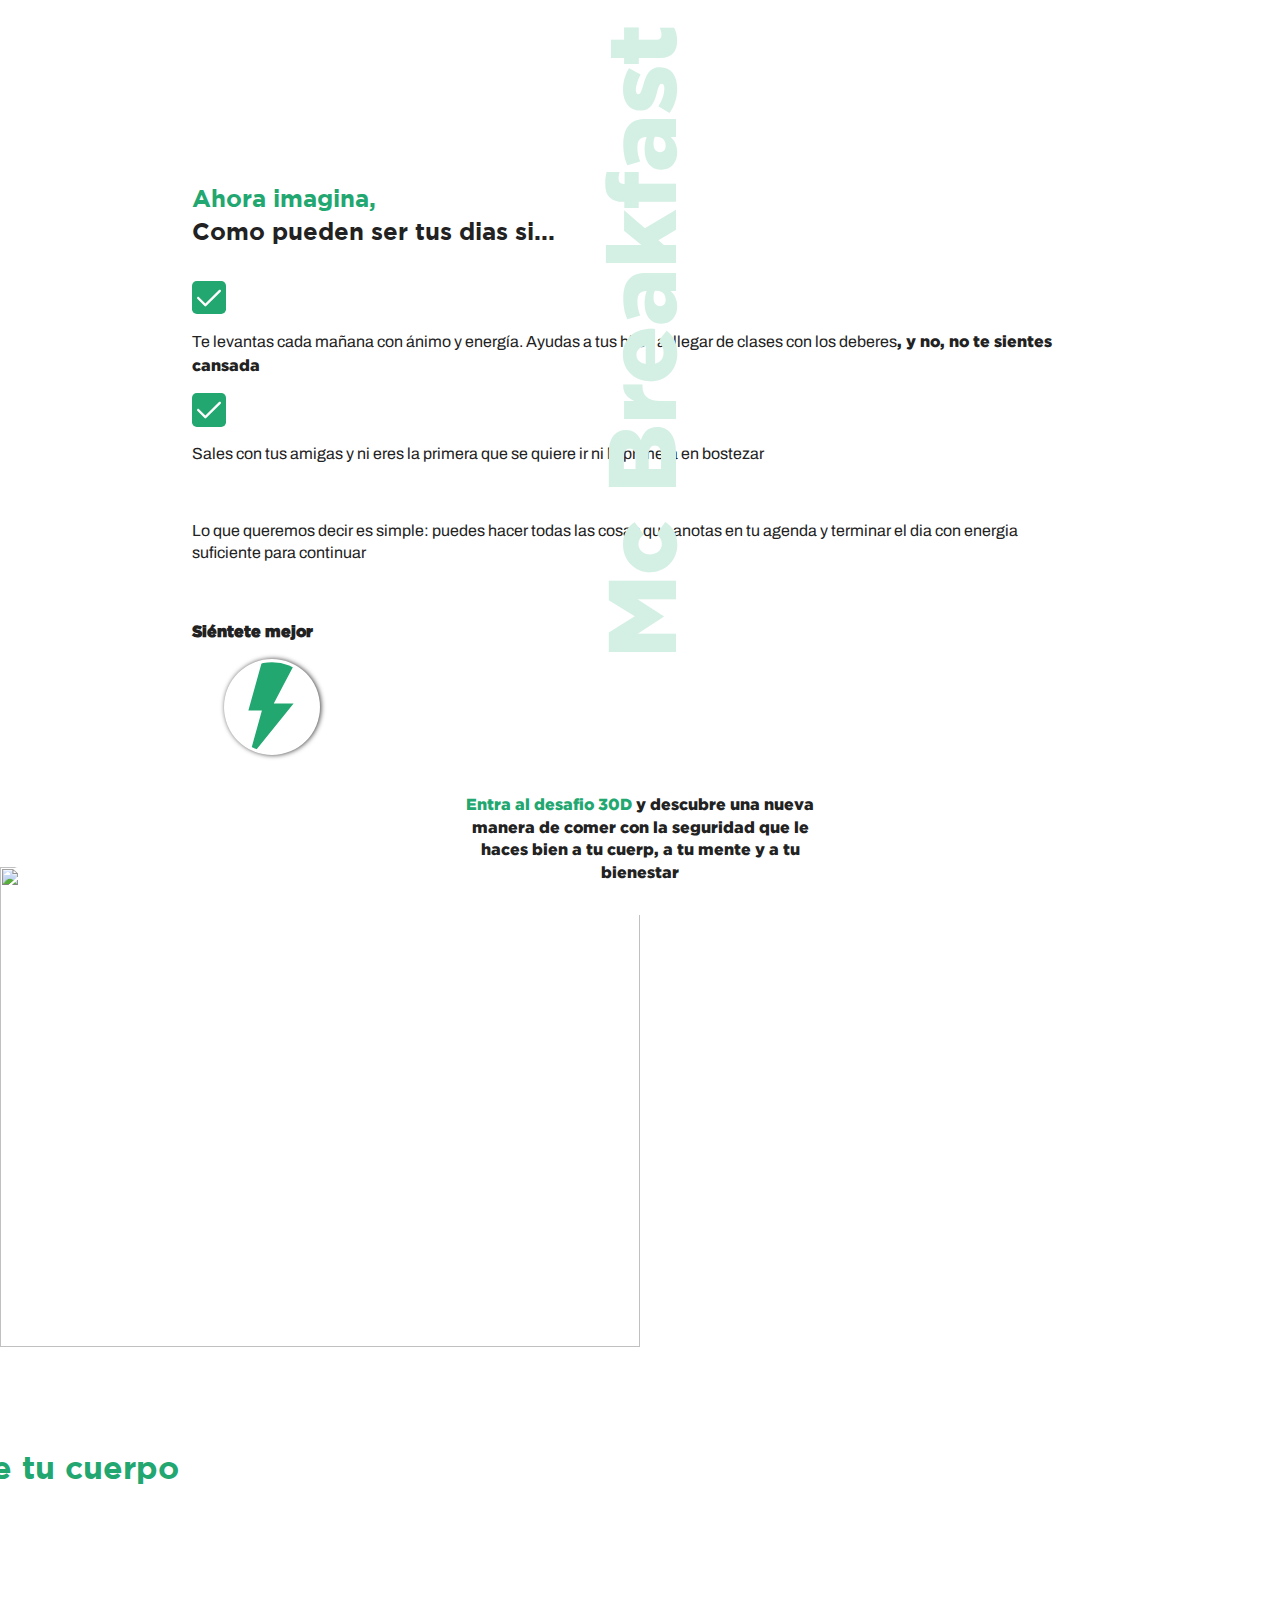
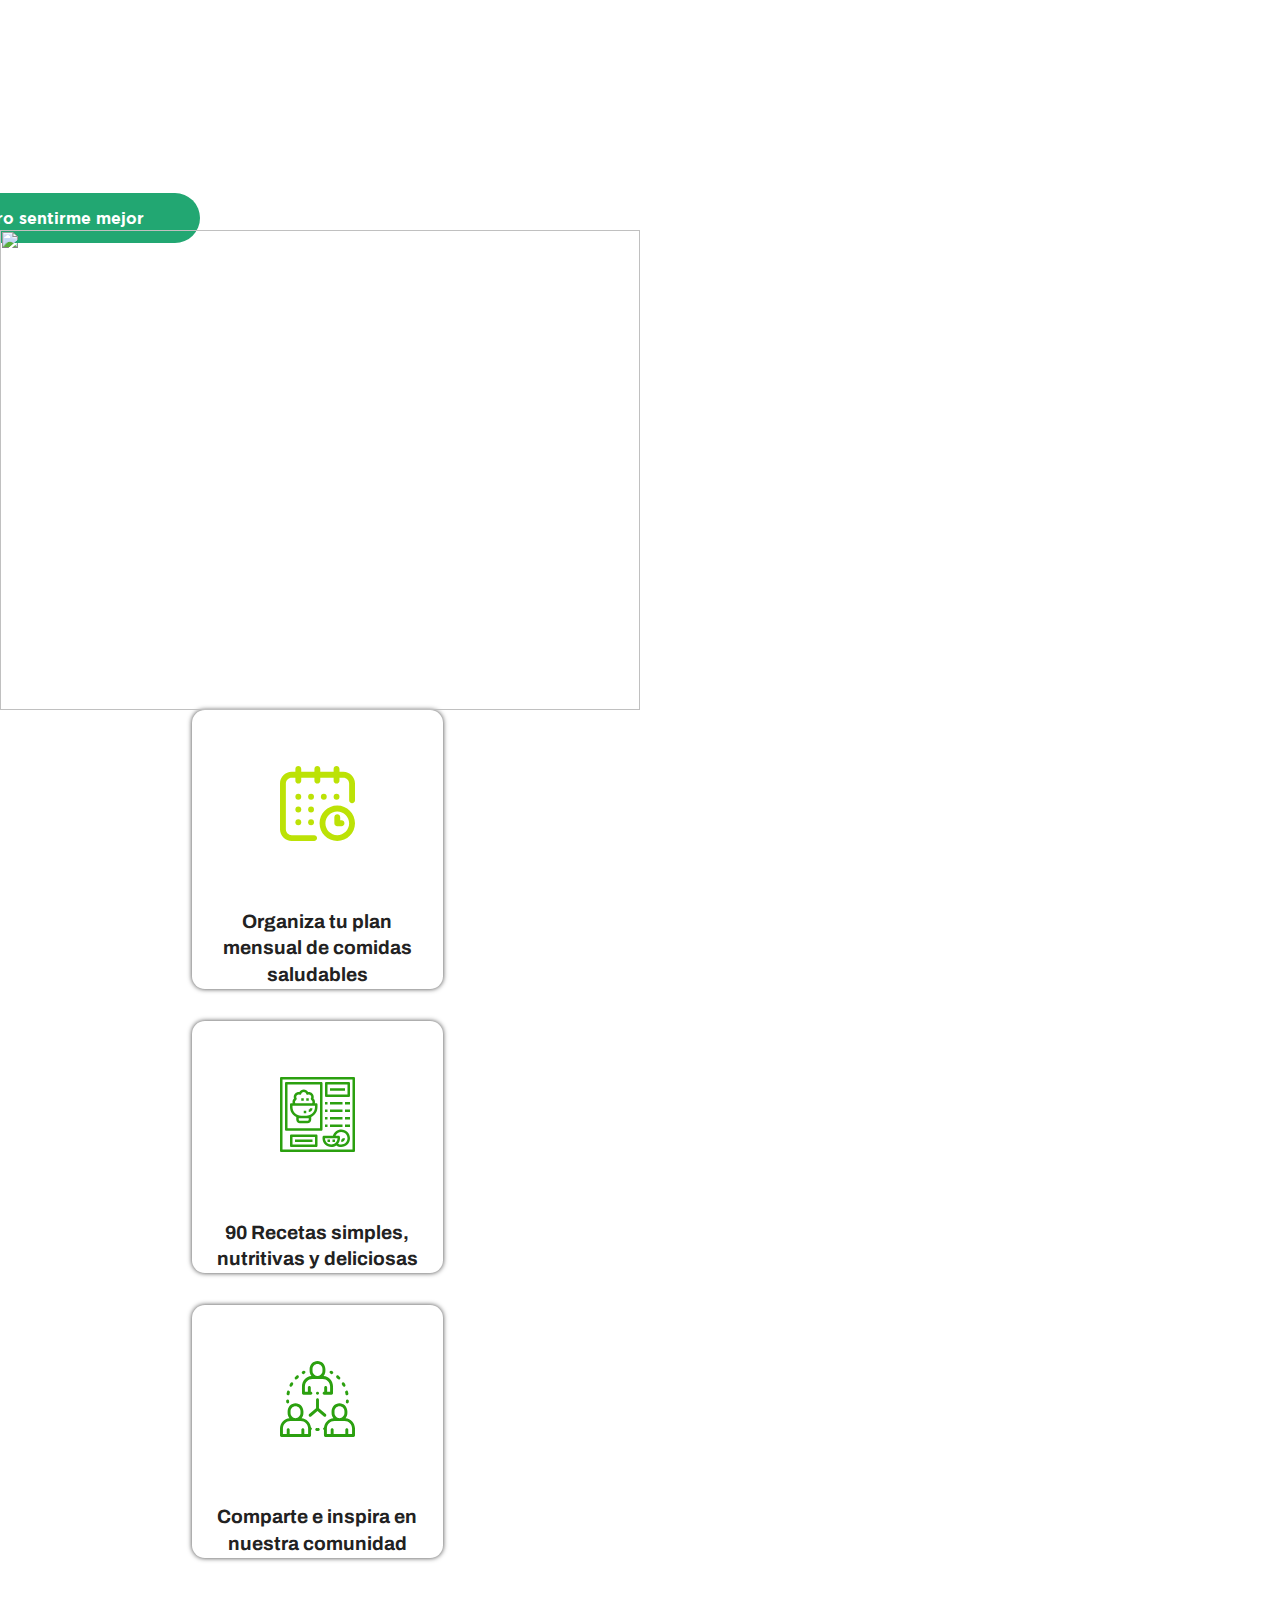
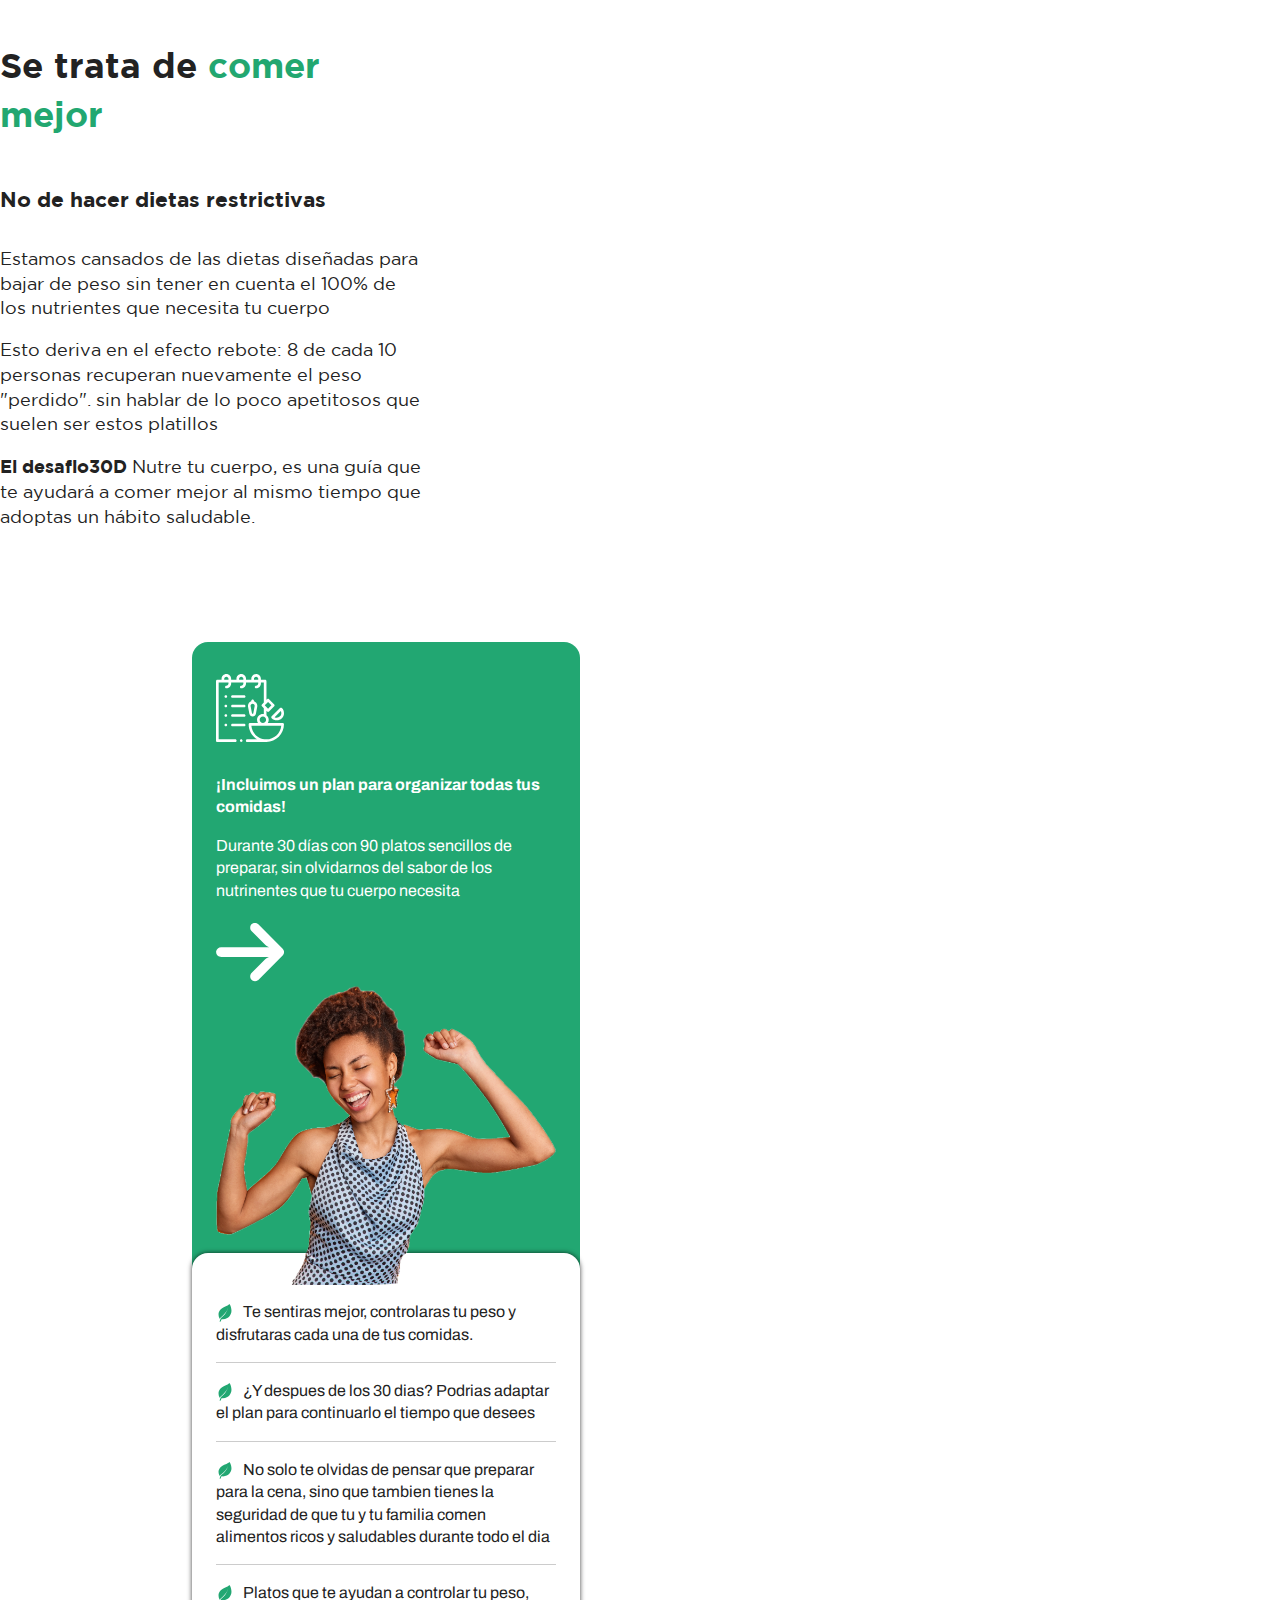
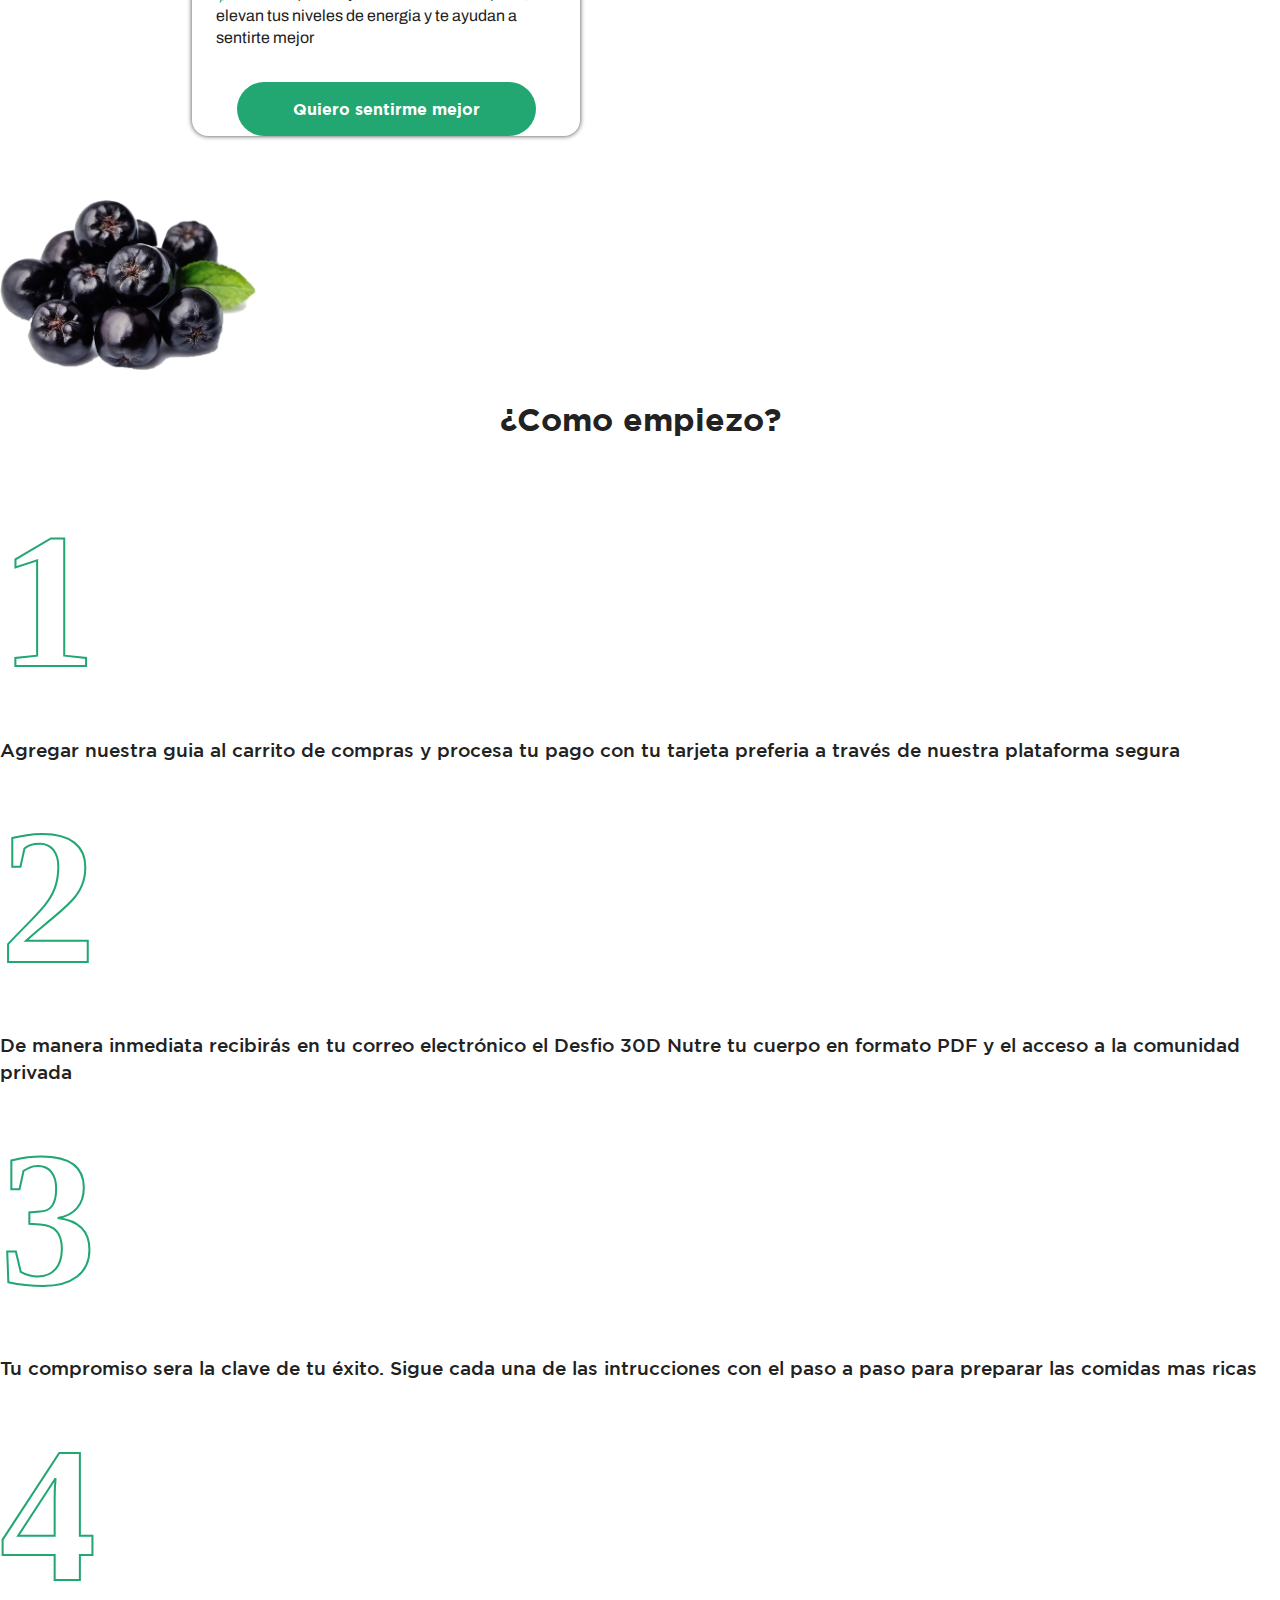
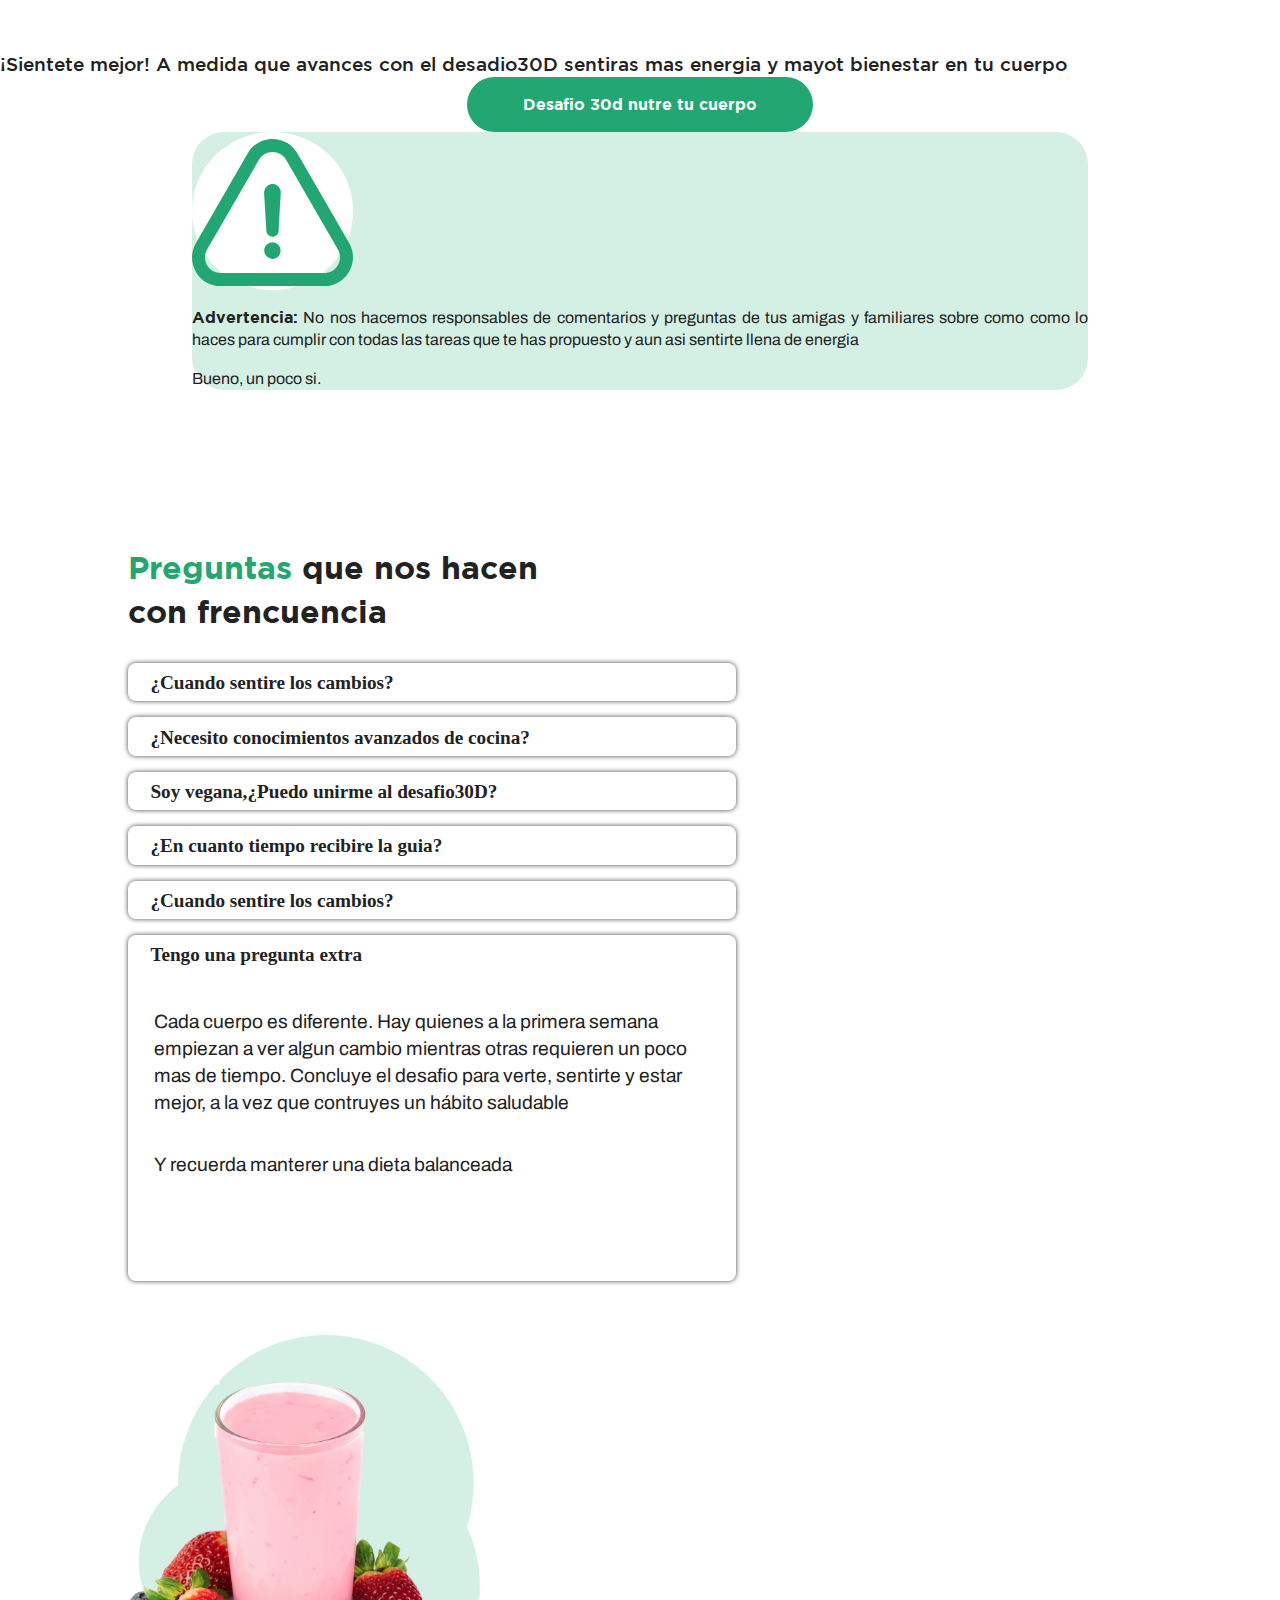
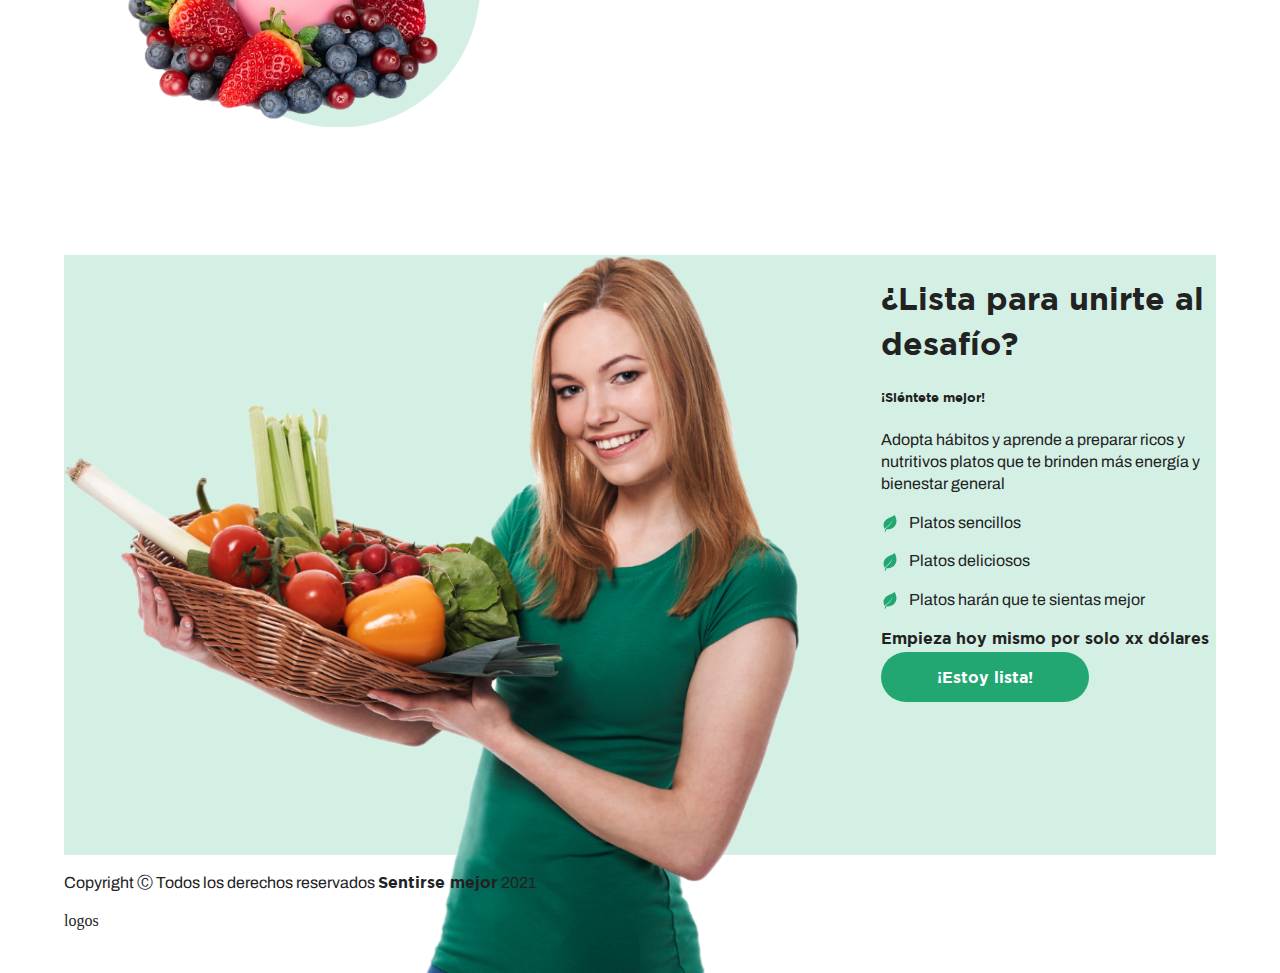
==== commit b1dd9dea: "hago los arreglos que mandaron" ====
--- a/index.html
+++ b/index.html
@@ -38,21 +38,24 @@
       <div id="" class="position-absolute contenedor-texto">
 
         <h1>Una manera <span>simple y nutritiva</span> de preparar ricos platos desde la comodidad de tu casa</h1>
-        <h2 class="mb-4"><span>¿creias que comer sano era aburrido?</span></h2>
+        <h2 class="mb-4"><span>¿Creias que comer sano era aburrido?</span></h2>
         <p>¡Únete al desafio 30D Nutre tu cuerpo!</p>
         <div class="contenedor-listado-ic">
 
-
-          <div class="d-flex">
-            <div style=" margin-right: 1rem;">
-              <img src="img/iconos/check.svg" alt="" style="width:.9rem;">
-            </div>
-            <p>Platos sencillos</p>
-          </div>
-
-          <p><img src="img/iconos/check.svg" alt="" style="width:.9rem;margin-right: 1rem;">Platos deliciosos</p>
-          <p><img src="img/iconos/check.svg" alt="" style="width:.9rem;margin-right: 1rem;">Platos para sentirte mucho
-            mejor</p>
+          <ul>
+            <li><img src="img/iconos/check.svg" alt="" class="iconossvg border-redondeados-check">
+              <p> Platos sencillos </p>
+            </li>
+            <li><img src="img/iconos/check.svg" alt="" class="iconossvg border-redondeados-check">
+              <p>Platos deliciosos</p>
+            </li>
+            <li><img src="img/iconos/check.svg" alt="" class="iconossvg border-redondeados-check">
+              <p>Platos para sentirte mucho
+                mejor</p>
+            </li>
+          </ul>
+
+
         </div>
         <div class="contenedor-boton mt-4">
           <a href="#" class="boton-estoy-lista boton-meuno">¡Me uno al desafío!</a>
@@ -61,7 +64,8 @@
       </div>
 
       <div id="" class="contenedor-imagen">
-        <img src="img/Copia de Copia de Imagen header.png" alt="">
+        <img src="img/Imagen header.jpeg" class="header-img-desk" alt="">
+        <img src="img/Copia de Copia de Imagen header.png" class="header-img-mobil" alt="">
       </div>
 
     </div>
@@ -102,7 +106,8 @@
             <span>(claro, porque es super nutritivo)</span>o preparas lo mismo todas las semanas
           </p>
           <p>Y sabes que no te hace bien, que necesitas mejorar tus hábitos, comer saludable, comer mejor. </p>
-          <p><span>¿O sino cómo explicas que al final del día sientas que un camión pasó sobre ti?</span></p>
+          <p><span class="span-bold">¿O sino cómo explicas que al final del día sientas que un camión pasó sobre
+              ti?</span></p>
         </div>
       </div>
 
@@ -115,7 +120,7 @@
     <section>
       <div class="position-relative">
         <div class="position-absolute texto-costado">
-          <p>Mc breakfast</p>
+          <p>Mc Breakfast</p>
         </div>
       </div>
     </section>
@@ -131,35 +136,35 @@
         </h2>
         <div class="contenedor-parrafos">
           <div class="p d-flex">
-            <img src="img/iconos/check.svg" alt="" class="mr-4"
-              style="display: flex; align-items: flex-end ;width: 1rem; height: 1rem; margin-top: 5px; margin-right: 1rem;">
+            <img src="img/iconos/check.svg" alt="" class="mr-4 border-redondeados-check"
+              style="display: flex; align-items: flex-end ;width: 1.5rem; height: 1.5rem; margin-top: 5px; margin-right: 1rem; padding:0.3rem;background-color: rgb(34, 167, 112);">
             <p>Te levantas cada mañana con ánimo y energía. Ayudas a tus hijos al llegar de clases con los
               deberes<span>, y no, no te sientes cansada</span> </p>
           </div>
           <div class="p  d-flex">
-            <img src="img/iconos/check.svg" alt="" class="mr-4"
-              style="display: flex; align-items: flex-end ;width: 1rem; height: 1rem; margin-top: 5px; margin-right: 1rem;">
+            <img src="img/iconos/check.svg" alt="" class="mr-4 border-redondeados-check"
+              style="display: flex; align-items: flex-end ;width: 1.5rem; height: 1.5rem; margin-top: 5px; margin-right: 1rem; padding:0.3rem;background-color: rgb(34, 167, 112);"">
             <p>Sales con tus amigas y ni eres la primera que se quiere ir ni la primera en bostezar</p>
           </div>
-          <div class="p  d-flex">
-            <img src="img/iconos/check.svg" alt="" class="mr-4"
+          <div class=" p d-flex">
+            <img src="img/iconos/check.svg" alt="" class="mr-4 border-redondeados-check"
               style="visibility: hidden; align-items: flex-end ;width: 1rem; height: 1rem; margin-top: 5px; margin-right: 1rem;">
             <p>Lo que queremos decir es simple: puedes hacer todas las cosas que anotas en tu agenda y terminar el dia
               con
               energia suficiente para continuar</p>
           </div>
 
-          <div class="p  d-flex">
-            <img src="img/iconos/check.svg" alt="" class="mr-4"
-              style="visibility: hidden; align-items: flex-end ;width: 1rem; height: 1rem; margin-top: 5px; margin-right: 1rem;">
+          <div class="p  d-flex align-items-center contenedor-iconos">
+            <img src="img/iconos/check.svg" alt="" class="mr-4 icono-invisible">
             <p><span style="font-weight: bold;">Siéntete mejor</span></p>
-          </div>
-
-
-        </div>
-      </div>
-
-      <div class="contenedor-imagenes-seccion3">
+            <img src="img/iconos/energy.svg" alt="" class="rayo-icono">
+          </div>
+
+
+        </div>
+      </div>
+
+      <div class=" contenedor-imagenes-seccion3">
         <img src="img/chica-seccion3.png" alt="" srcset="">
       </div>
 
@@ -189,16 +194,17 @@
         <img class="fondocelular" src="img/seccion30dfondocelular.png" style="width: 100%;height: 100%;">
       </div>
       <div class="contenedor-texto-centrado position-absolute d-flex justify-content-center">
-        <h2>únete al desafío 30D</h2>
+        <h2>Únete al desafío 30D</h2>
         <h2><span>Nutre tu cuerpo</span></h2>
 
-        <h3 class="my-1">Con un plan de alimentación simple y nutritivo con gusto a ¡dame más!</h3>
+        <h3 class="my-1">Un plan de alimentación simple y nutritivo con gusto a ¡dame más!</h3>
         <p class="my-1">Y olvidate de pensar en qué comer por las mañanas preocuparte si terminaras el dia en una sola
           pieza.</p>
         <p class="my-1">No solo consigues platos saludables, sino ricos y sencillos de preparar para ti y para tu
           familia</p>
-        <p class="my-1">Consigue el <span>plan con 90 recetas ricas, nutritivas y simples de preparar por solo xx
-            dólares</span></p>
+        <p class="my-1">Consigue el <span style="font-family: 'GothamBold';">plan con 90 recetas ricas, nutritivas y
+            simples </span>de preparar por solo xx
+          dólares</p>
         <div>
           <a href="" class="boton-estoy-lista boton-menu"> Quiero sentirme mejor</a>
         </div>
@@ -240,12 +246,12 @@
 
   <article>
 
-    <section class="seccion6" style="">
+    <section class="seccion6">
 
 
       <div class="row">
         <div class="col-xl-6 col-12">
-          <img src="img/tomato-and-corn-salad-with-fresh-basil-and-red-oni-4UK76372.png" alt="" style="width: 80%;">
+          <img src="img/img-seccion6.jpg" alt="" style="width: 100%;">
         </div>
         <div class="col-xl-6 col-12" style="width: 33%;">
           <h2>Se trata de <span>comer mejor</span></h2>
@@ -258,7 +264,8 @@
           <p>Esto deriva en el efecto rebote: 8 de cada 10 personas recuperan nuevamente el peso "perdido". sin hablar
             de lo poco apetitosos que suelen ser estos platillos </p>
 
-          <p><span style="font-weight: bold;">El desafio30D</span> Nutre tu cuerpo, es una guía que te ayudará a comer
+          <p><span style="font-weight: bold; font-family: 'GothamBold';">El desafio30D</span> Nutre tu cuerpo, es una
+            guía que te ayudará a comer
             mejor al mismo tiempo que
             adoptas un hábito saludable.</p>
         </div>
@@ -289,7 +296,11 @@
           <p>Durante 30 días con 90 platos sencillos de preparar, sin olvidarnos del sabor de los nutrinentes que tu
             cuerpo necesita</p>
         </div>
-        <div class="d-flex">
+        <div class="d-flex position-relative">
+
+          <img src="img/iconos/arrow.svg" alt="" class="position-absolute"
+            style="width: 20%; top:0%;transform: rotate(180deg);">
+
           <img src="img/seccion.png" alt="" width="100%">
 
         </div>
@@ -339,7 +350,7 @@
       </div>
 
       <div>
-        <h2>¿como empiezo?</h2>
+        <h2>¿Como empiezo?</h2>
       </div>
 
       <div class="d-flex contenedores-seccion7">
@@ -378,11 +389,14 @@
     <section class="contenedor-adevertencia">
 
       <div class="d-flex position-relative contenido-advertencia p-5">
-        <div style="width: 20%;" class="mr-5">
-          <img src="img/iconos/warning.svg" alt="" width="80%" class="p-1 ">
-        </div>
-        <div>
-          <p><span>Advertencia:</span> No nos hacemos responsables de comentarios y preguntas de tus amigas y familiares
+        <div
+          style="width: 18%;  border-radius: 50%; background-color: white; padding: 0.2 ; align-items: center; text-align: center;"
+          class="mr-5">
+          <img src="img/iconos/warning.svg" alt="" width="100%" class="p-1" style="margin-bottom: -0.2rem;">
+        </div>
+        <div>
+          <p><span style="font-family: 'GothamBold';">Advertencia:</span> No nos hacemos responsables de comentarios y
+            preguntas de tus amigas y familiares
             sobre como como lo haces para cumplir con todas las tareas que te has propuesto y aun asi sentirte llena de
             energia</p>
           <p>Bueno, un poco si.</p>
@@ -405,32 +419,86 @@
       <div class="contenedor position-relative">
 
         <h2><span>Preguntas</span> que nos hacen <br> con frencuencia </h2>
-        <div class="contenedor-preguntas position-relative">
+        <div class="contenedor-preguntas position-relative ac-container">
+
+
           <div class="preguntas">
-            <p>¿Cuando sentire los cambios?</p>
-            <img src="img/iconos/plus.svg" alt="">
-          </div>
+            <input id="ac-1" name="accordion-1" type="radio" checked="">
+            <label for="ac-1">¿Cuando sentire los cambios?</label>
+            <article class="ac-small">
+              <p>Cada cuerpo es diferente. Hay quienes a la primera semana empiezan a ver algun cambio
+                mientras otras
+                requieren un poco mas de tiempo. Concluye el desafio para verte, sentirte y estar mejor,
+                a la vez que
+                contruyes un hábito saludable</p>
+              <p><span>Y recuerda manterer una dieta balanceada</span></p>
+            </article>
+          </div>
+
           <div class="preguntas">
-            <p>¿Necesito conocimientos avanzados de cocina?</p>
-            <img src="img/iconos/plus.svg" alt="">
-
+            <input id="ac-2" name="accordion-1" type="radio" checked="">
+            <label for="ac-2">¿Necesito conocimientos avanzados de cocina? </label>
+            <article class="ac-small">
+              <p>Cada cuerpo es diferente. Hay quienes a la primera semana empiezan a ver algun cambio
+                mientras otras
+                requieren un poco mas de tiempo. Concluye el desafio para verte, sentirte y estar mejor,
+                a la vez que
+                contruyes un hábito saludable</p>
+              <p><span>Y recuerda manterer una dieta balanceada</span></p>
+            </article>
           </div>
           <div class="preguntas">
-            <p>Soy vegana,¿Puedo unirme al desafio30D?</p>
-            <img src="img/iconos/plus.svg" alt="">
+            <input id="ac-3" name="accordion-1" type="radio" checked="">
+            <label for="ac-3">Soy vegana,¿Puedo unirme al desafio30D?</label>
+            <article class="ac-small">
+              <p>Cada cuerpo es diferente. Hay quienes a la primera semana empiezan a ver algun cambio
+                mientras otras
+                requieren un poco mas de tiempo. Concluye el desafio para verte, sentirte y estar mejor,
+                a la vez que
+                contruyes un hábito saludable</p>
+              <p><span>Y recuerda manterer una dieta balanceada</span></p>
+            </article>
           </div>
           <div class="preguntas">
-            <p> ¿En cuanto tiempo recibire la guia?</p>
-            <img src="img/iconos/plus.svg" alt="">
+            <input id="ac-4" name="accordion-1" type="radio" checked="">
+            <label for="ac-4">¿En cuanto tiempo recibire la guia?</label>
+            <article class="ac-small">
+              <p>Cada cuerpo es diferente. Hay quienes a la primera semana empiezan a ver algun cambio
+                mientras otras
+                requieren un poco mas de tiempo. Concluye el desafio para verte, sentirte y estar mejor,
+                a la vez que
+                contruyes un hábito saludable</p>
+              <p><span>Y recuerda manterer una dieta balanceada</span></p>
+            </article>
           </div>
           <div class="preguntas">
-            <p>¿Cuando sentire los cambios?</p>
-            <img src="img/iconos/plus.svg" alt="">
+            <input id="ac-5" name="accordion-1" type="radio" checked="">
+            <label for="ac-5">¿Cuando sentire los cambios?</label>
+            <article class="ac-small">
+              <p>Cada cuerpo es diferente. Hay quienes a la primera semana empiezan a ver algun cambio
+                mientras otras
+                requieren un poco mas de tiempo. Concluye el desafio para verte, sentirte y estar mejor,
+                a la vez que
+                contruyes un hábito saludable</p>
+              <p><span>Y recuerda manterer una dieta balanceada</span></p>
+            </article>
           </div>
           <div class="preguntas">
-            <p>Tengo una pregunta extra</p>
-            <img src="img/iconos/plus.svg" alt="">
-          </div>
+            <input id="ac-6" name="accordion-1" type="radio" checked="">
+            <label for="ac-6">Tengo una pregunta extra</label>
+            <article class="ac-small">
+              <p>Cada cuerpo es diferente. Hay quienes a la primera semana empiezan a ver algun cambio
+                mientras otras
+                requieren un poco mas de tiempo. Concluye el desafio para verte, sentirte y estar mejor,
+                a la vez que
+                contruyes un hábito saludable</p>
+              <p><span>Y recuerda manterer una dieta balanceada</span></p>
+            </article>
+          </div>
+
+
+
+
         </div>
 
         <div class="position-absolute">
@@ -446,7 +514,6 @@
   </article>
 
 
-
   <article>
     <section class="" id="seccion9">
 
@@ -456,8 +523,8 @@
       </div>
 
       <div class="contenedor-texto col-6 pt-4" style="height: 100%; width: 35%;">
-        <h1>Lista para unirte al desafio</h1>
-        <h5 class="pt-5 pb-3">Sientete mejor</h5>
+        <h1>¿Lista para unirte al desafío?</h1>
+        <h5 class="pt-5 pb-3">¡Siéntete mejor!</h5>
         <p>Adopta hábitos y aprende a preparar ricos y nutritivos platos que te brinden más energía y bienestar general
         </p>
         <div class="lista-beneficios my-3">
@@ -469,7 +536,7 @@
             que te sientas mejor</p>
         </div>
 
-        <p class="py-3"><span>Empieza hoy mismo por xx dólares</span></p>
+        <p class="py-3"><span style="font-family: 'GothamBold';">Empieza hoy mismo por solo xx dólares</span></p>
 
         <a href="#" class="boton-estoy-lista">¡Estoy lista!</a>
 
@@ -484,7 +551,8 @@
   <footer>
     <div class="contenedor-footer py-4 px-2 d-flex justify-content-between" style="width: 90%; margin: 0 auto;">
 
-      <p>Copyright Todos los derechos reservados Sentirse mejor 2021</p>
+      <p>Copyright Ⓒ Todos los derechos reservados <span style="font-family: 'GothamBold';">Sentirse mejor</span> 2021
+      </p>
 
       <div class="contenedor-logos">
         logos
--- a/css/main.css
+++ b/css/main.css
@@ -141,19 +141,45 @@
   font-family: var(--variableFont);
 }
 
+.border-redondeados-check {
+  border-radius: .3rem;
+}
+
+.contenedor-iconos .rayo-icono {
+  display: flex;
+  align-items: flex-end;
+  width: 10%;
+  background-color: white;
+  border-radius: 50%;
+  margin-left: 2rem;
+  box-shadow: 1px 0px 5px 0px rgba(0, 0, 0, 0.75);
+  -webkit-box-shadow: 1px 0px 5px 0px rgba(0, 0, 0, 0.75);
+  -moz-box-shadow: 1px 0px 5px 0px rgba(0, 0, 0, 0.75);
+  padding: 0.2rem;
+}
+
+.icono-invisible {
+  visibility: hidden;
+  align-items: flex-end;
+  width: 1rem;
+  height: 1rem;
+  margin-top: 5px;
+  margin-right: 1rem;
+}
+
 /* BOTONES */
 
 .boton-estoy-lista {
   background-color: rgb(34, 167, 114);
   color: white;
-  padding: .7rem 3.5rem;
+  padding: 1rem 3.5rem;
   text-decoration: none;
   border-radius: 5rem 5rem 5rem 5rem;
   font-family: var(--GothamBold);
 }
 
 .boton-meuno {
-  padding: .7rem 2.8rem!important;
+  padding: 1rem 2.8rem!important;
 }
 
 .boton-seccion-7 {
@@ -180,11 +206,11 @@
 }
 
 .contenedor-header .contenedor-texto {
-  width: 45%;
+  width: 43%;
   z-index: 100;
   display: flex;
   flex-direction: column;
-  padding-top: 5rem;
+  padding-top: 2.5rem;
   margin-left: 5rem;
 }
 
@@ -206,6 +232,7 @@
 
 header div .contenedor-texto h1 span {
   color: rgb(34, 167, 112);
+  font-family: var(--GothamBold);
 }
 
 header div .contenedor-texto h2 {
@@ -215,6 +242,35 @@
 
 header div .contenedor-texto p {
   font-size: 1.2rem;
+}
+
+header div .contenedor-texto .contenedor-listado-ic ul {
+  list-style: none;
+}
+
+header div .contenedor-texto .contenedor-listado-ic ul li {
+  display: flex;
+  align-items: center;
+  margin-bottom: .5rem;
+}
+
+header div .contenedor-texto .contenedor-listado-ic ul li p {
+  margin: 0;
+  margin-left: 1rem;
+}
+
+header div .contenedor-texto .contenedor-listado-ic ul li img {
+  width: 1.5rem;
+  padding: .1rem;
+  background-color: rgb(34, 167, 112);
+}
+
+.header-img-desk {
+  display: block;
+}
+
+.header-img-mobil {
+  display: none;
 }
 
 @media (max-width:768px) {
@@ -256,6 +312,12 @@
   .contenedor-listado-ic {
     margin: 1rem 0;
   }
+  .header-img-desk {
+    display: none;
+  }
+  .header-img-mobil {
+    display: block;
+  }
 }
 
 /** SECCION 2 **/
@@ -287,7 +349,11 @@
 }
 
 .contenedor-texto-seccion2 p span {
-  font-family: var(--gothamBlack);
+  font-family: 'GothamBookItalic';
+}
+
+.contenedor-texto-seccion2 p .span-bold {
+  font-family: var(--gothamBlack)!important;
 }
 
 @media (max-width:768px) {
@@ -431,12 +497,11 @@
     margin-bottom: -3rem!important;
     z-index: 1000;
   }
-  .seccion4 .contenedor-texto .contenido{
+  .seccion4 .contenedor-texto .contenido {
     width: 70%!important;
     margin: 0 auto;
     padding-top: 1rem;
     font-size: .8rem;
-    
   }
   section .seccion4 {
     height: 900px;
@@ -458,7 +523,6 @@
     position: relative;
     z-index: 0;
   }
-  
   .seccion4 .contenedor-texto-centrado {
     color: white;
     width: 400px;
@@ -589,6 +653,12 @@
   border-radius: 1rem;
   text-align: left;
   padding-bottom: 0;
+  margin-bottom: -2rem!important;
+}
+
+.contenedor-seccion7 .parrafo {
+  font-family: 'GothamMedium'!important;
+  font-size: 1.2rem!important;
 }
 
 .seccion7 .contenedor-1 {
@@ -748,11 +818,6 @@
   -moz-box-shadow: 0px 0px 5px 0px rgba(0, 0, 0, 0.75);
   box-shadow: 0px 0px 5px 0px rgba(0, 0, 0, 0.75);
   padding: .2rem 1.4rem;
-  display: flex;
-  justify-content: space-between;
-  align-items: center;
-  font-size: 1.2rem;
-  font-weight: bold;
 }
 
 .contenedor-preguntas .preguntas img {
@@ -783,6 +848,99 @@
     top: 0;
     left: 0;
   }
+}
+
+/*acordeon*/
+
+/*Acco*/
+
+.ac-container label {
+  position: relative;
+  z-index: 20;
+  display: block;
+  cursor: pointer;
+  line-height: 33px;
+  filter: progid:DXImageTransform.Microsoft.gradient( startColorstr='#fff', endColorstr='#eaeaea', GradientType=0);
+}
+
+.ac-container label:hover {
+  background: #fff;
+}
+
+.contenedor-preguntas .preguntas {
+  background-color: white;
+  width: 55%;
+  border-radius: .5rem;
+  margin-bottom: 1rem;
+  -webkit-box-shadow: 0px 0px 5px 0px rgba(0, 0, 0, 0.75);
+  -moz-box-shadow: 0px 0px 5px 0px rgba(0, 0, 0, 0.75);
+  box-shadow: 0px 0px 5px 0px rgba(0, 0, 0, 0.75);
+  padding: .2rem 1.4rem;
+  font-size: 1.2rem;
+  font-weight: bold;
+}
+
+.contenedor-preguntas .preguntas {
+  justify-content: space-between;
+  align-items: center;
+}
+
+.contenedor-preguntas .preguntas .respuesta {
+  font-weight: lighter;
+  font-size: 1.1rem;
+}
+
+.ac-container label:hover:after, .ac-container input:checked+label:hover:after {
+  content: '';
+  position: absolute;
+  width: 24px;
+  height: 24px;
+  right: 13px;
+  top: 7px;
+  background: transparent url(../img/iconos/plus.svg) no-repeat center center;
+}
+
+.ac-container input {
+  display: none;
+}
+
+.ac-container article {
+  margin-top: -1px;
+  overflow: hidden;
+  height: 0;
+  position: relative;
+  z-index: 10;
+  -webkit-transition: height 0.3s ease-in-out, box-shadow 0.6s linear;
+  -moz-transition: height 0.3s ease-in-out, box-shadow 0.6s linear;
+  -o-transition: height 0.3s ease-in-out, box-shadow 0.6s linear;
+  -ms-transition: height 0.3s ease-in-out, box-shadow 0.6s linear;
+  transition: height 0.3s ease-in-out, box-shadow 0.6s linear;
+}
+
+.ac-container article p {
+  padding-top: 1rem;
+  font-weight: normal;
+}
+
+.ac-container input:checked~article {
+  -webkit-transition: height 0.5s ease-in-out, box-shadow 0.1s linear;
+  -moz-transition: height 0.5s ease-in-out, box-shadow 0.1s linear;
+  -o-transition: height 0.5s ease-in-out, box-shadow 0.1s linear;
+  -ms-transition: height 0.5s ease-in-out, box-shadow 0.1s linear;
+  transition: height 0.5s ease-in-out, box-shadow 0.1s linear;
+  margin: .2rem;
+}
+
+.ac-container input:checked~article.ac-small {
+  height: 300px;
+}
+
+.ac-container input:checked~article.ac-medium {
+  height: 250px;
+}
+
+.ac-container input:checked~article.ac-large {
+  height: 300px;
 }
 
 /* ==========================================================================
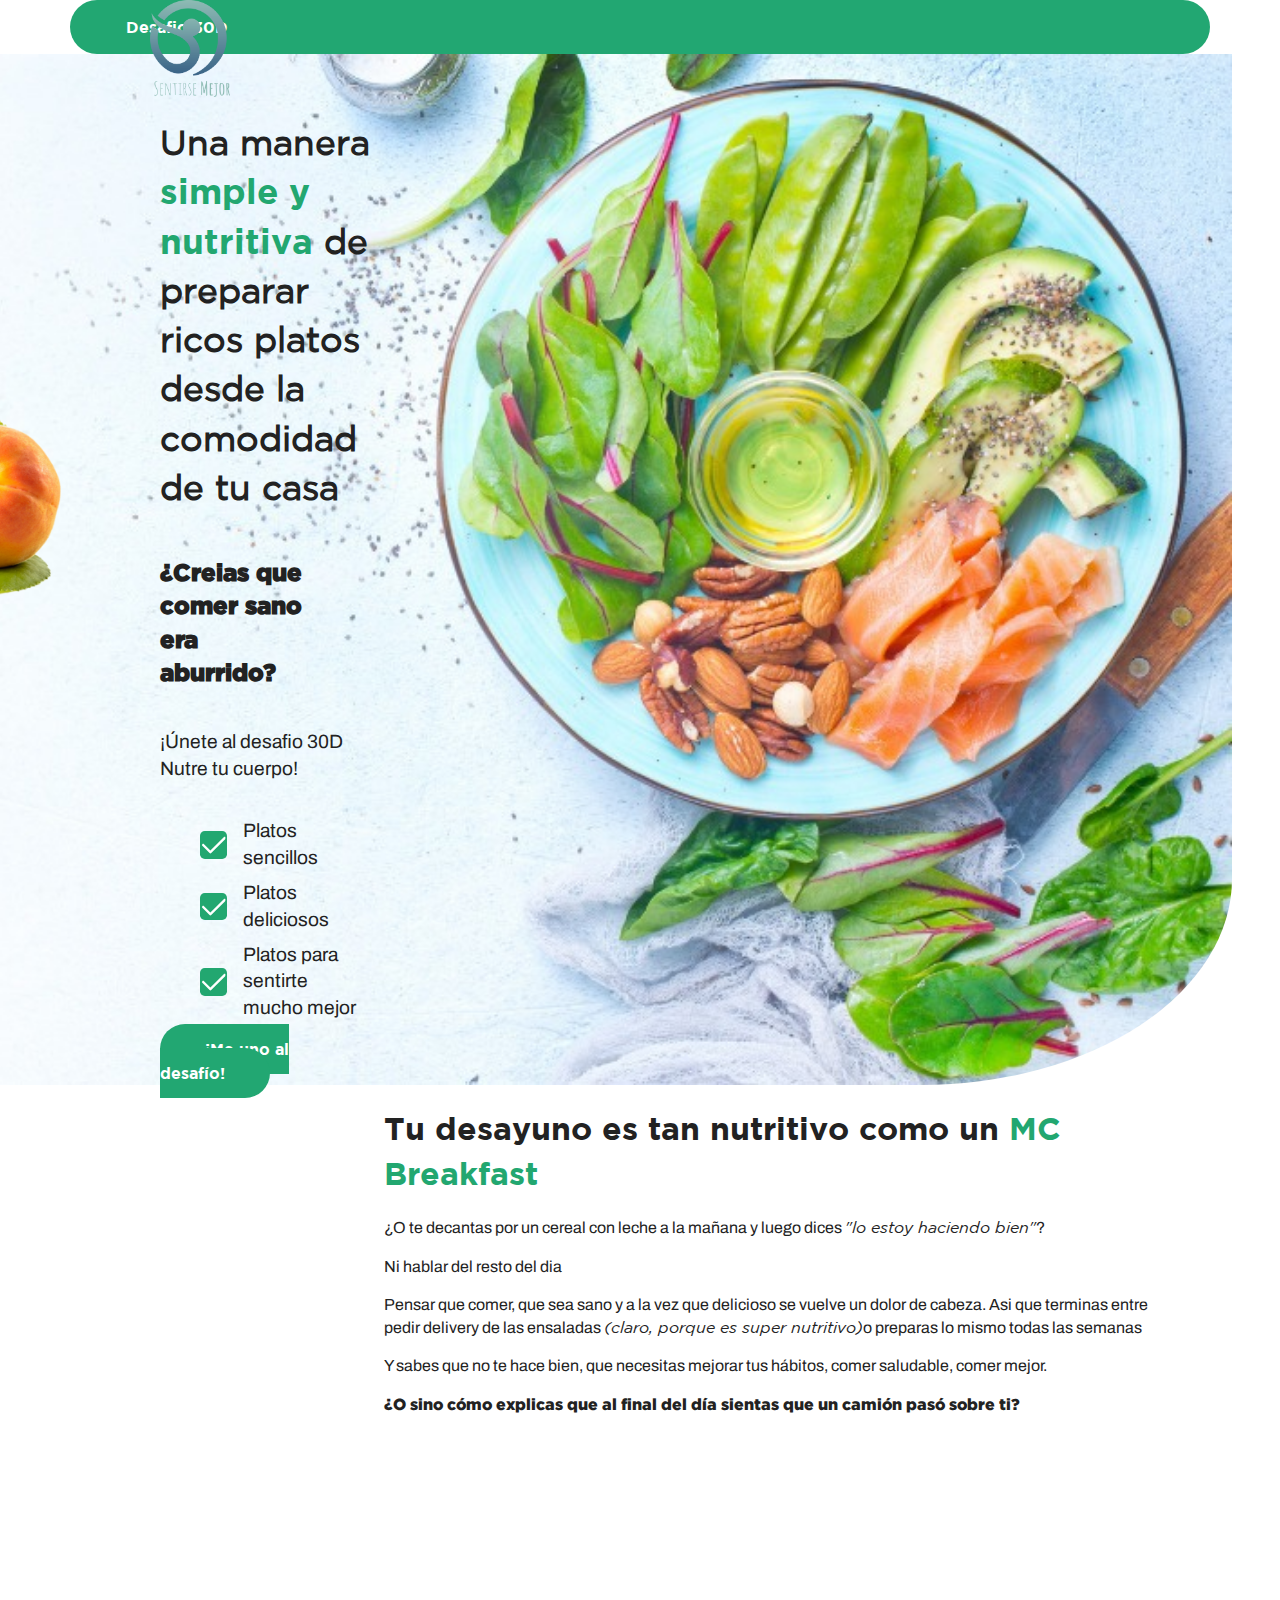
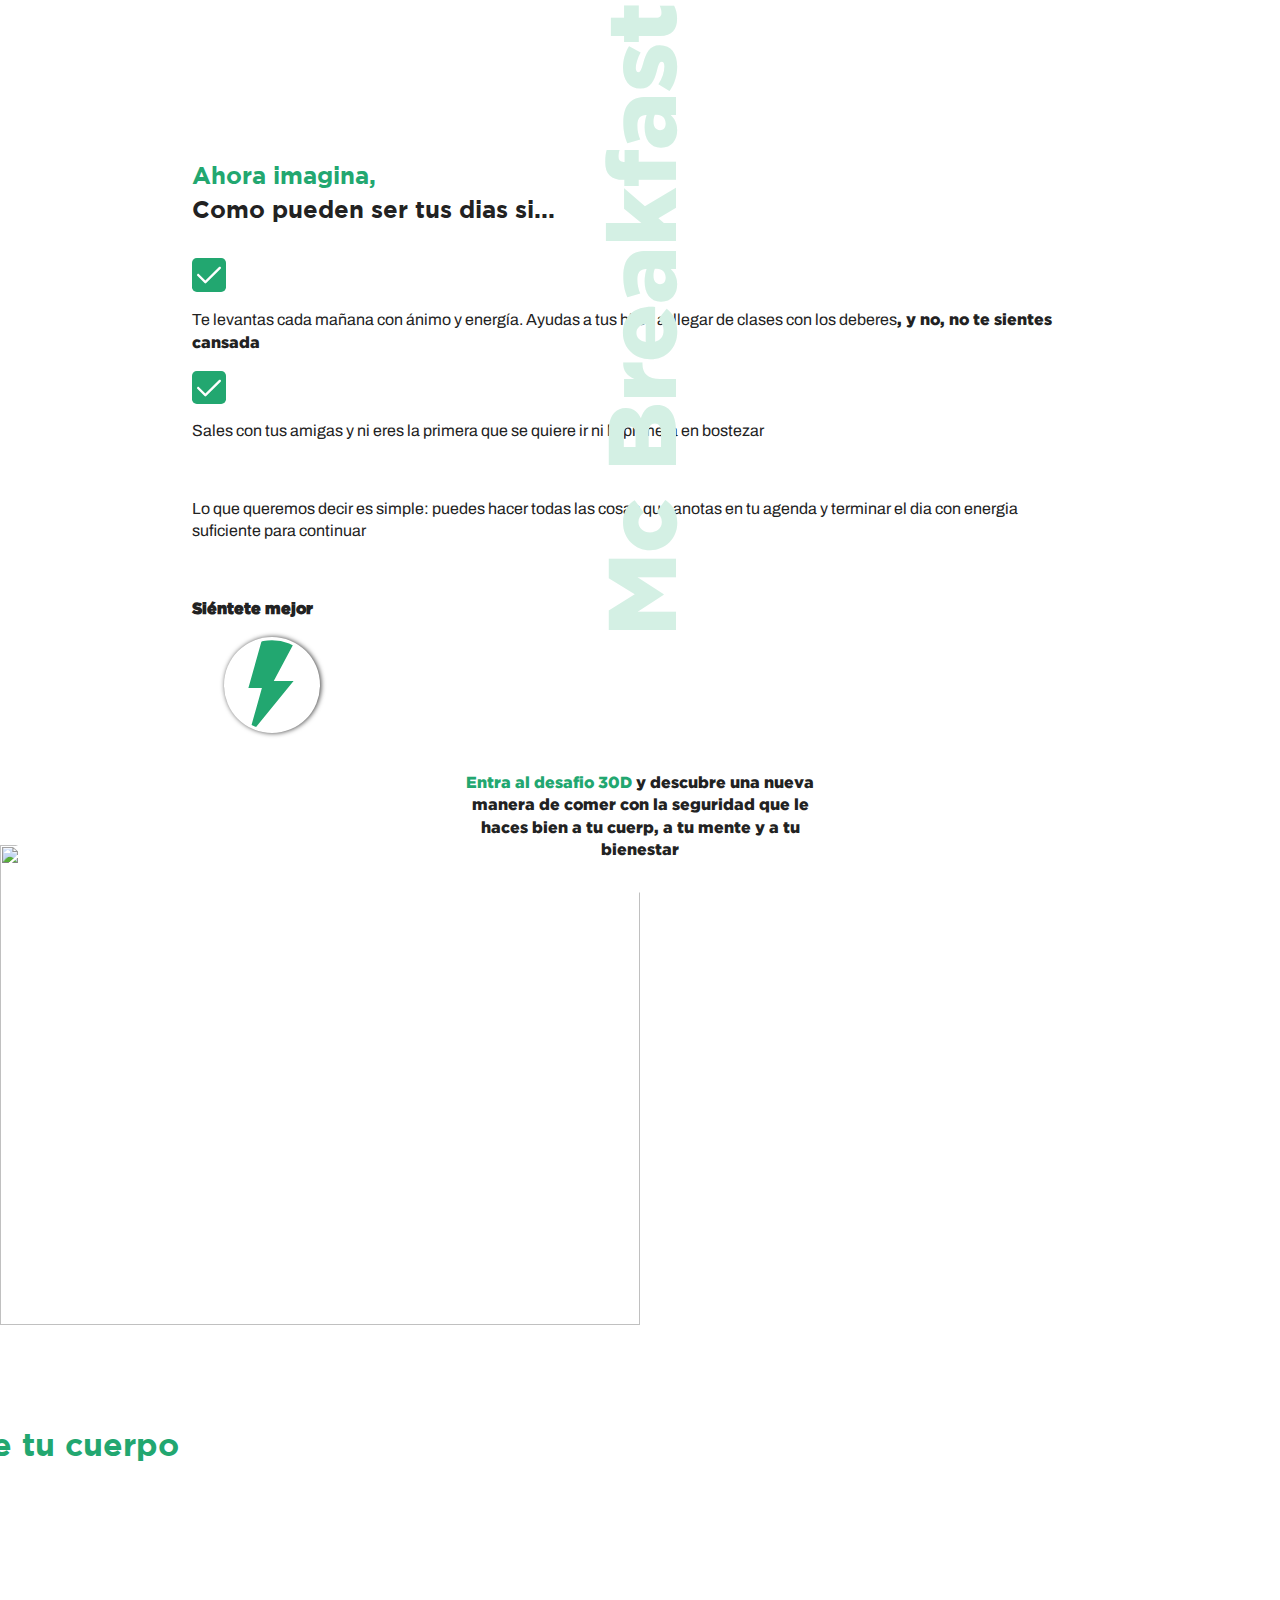
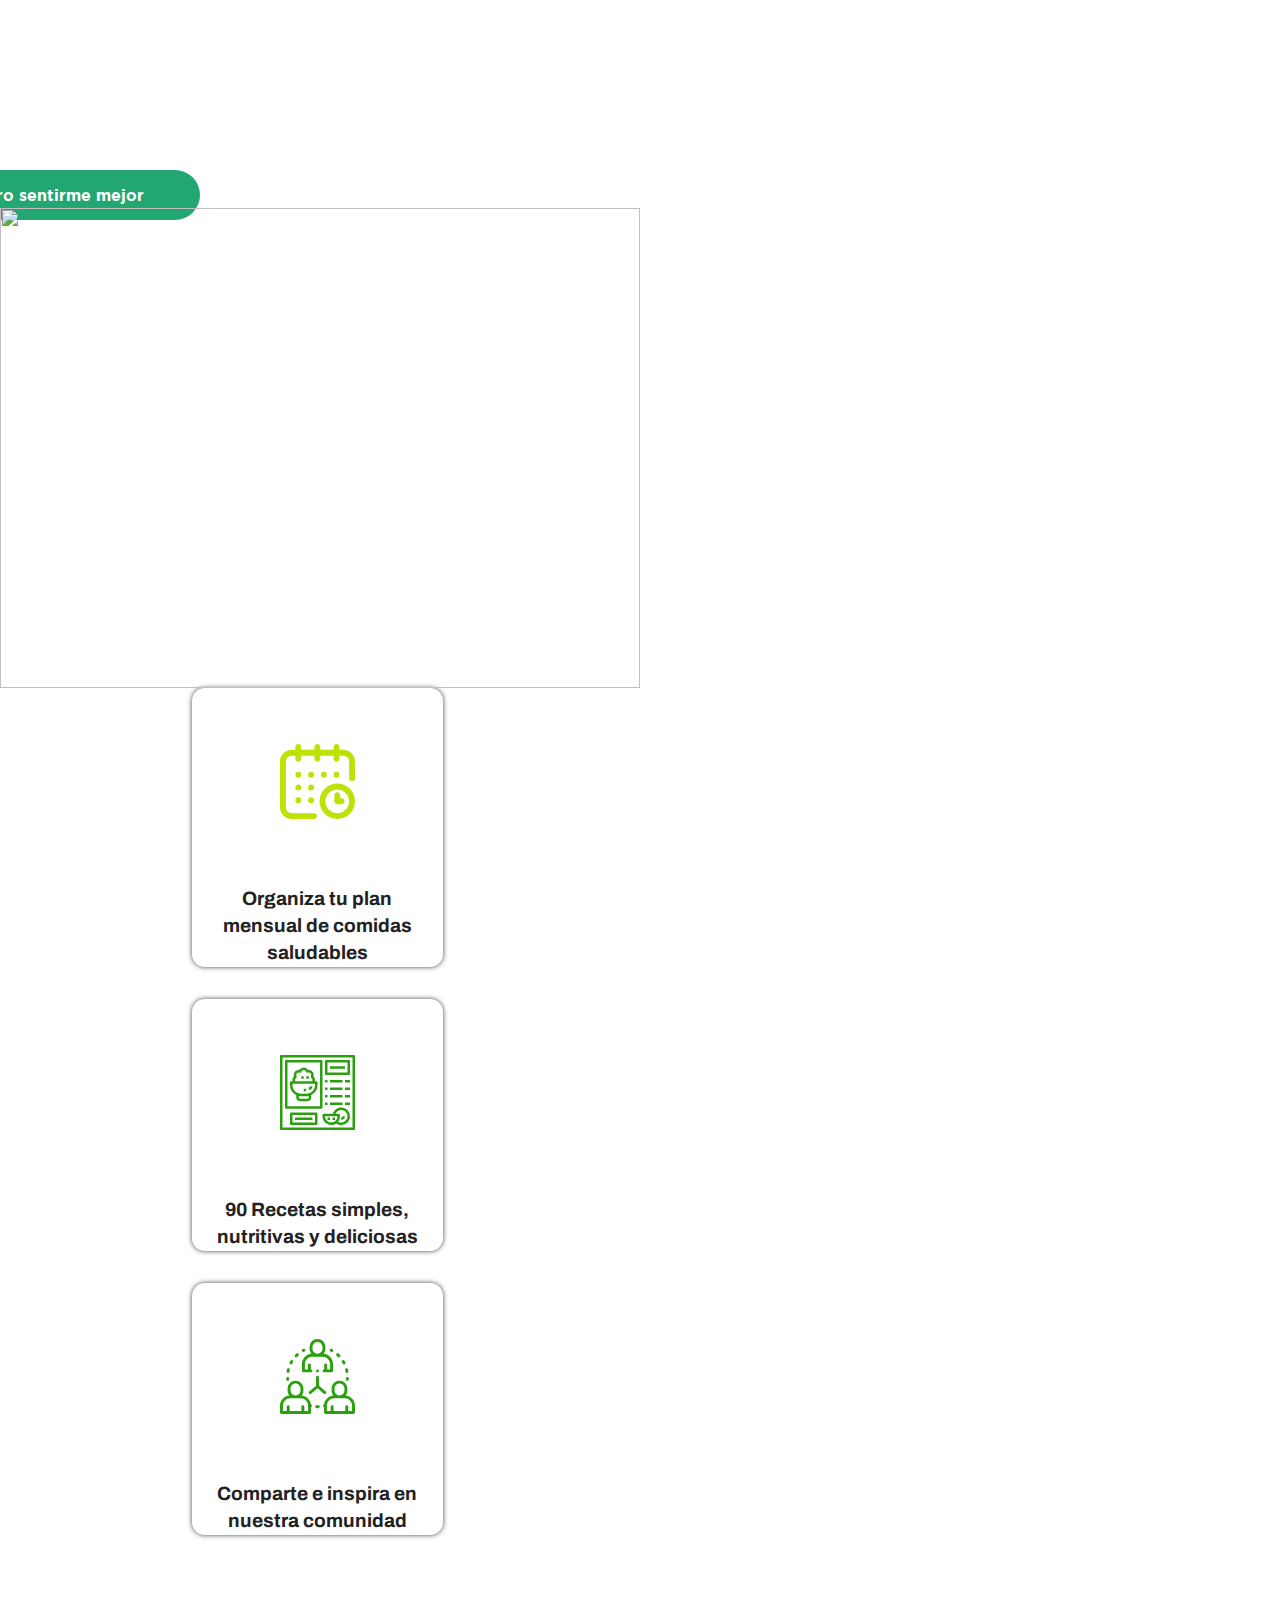
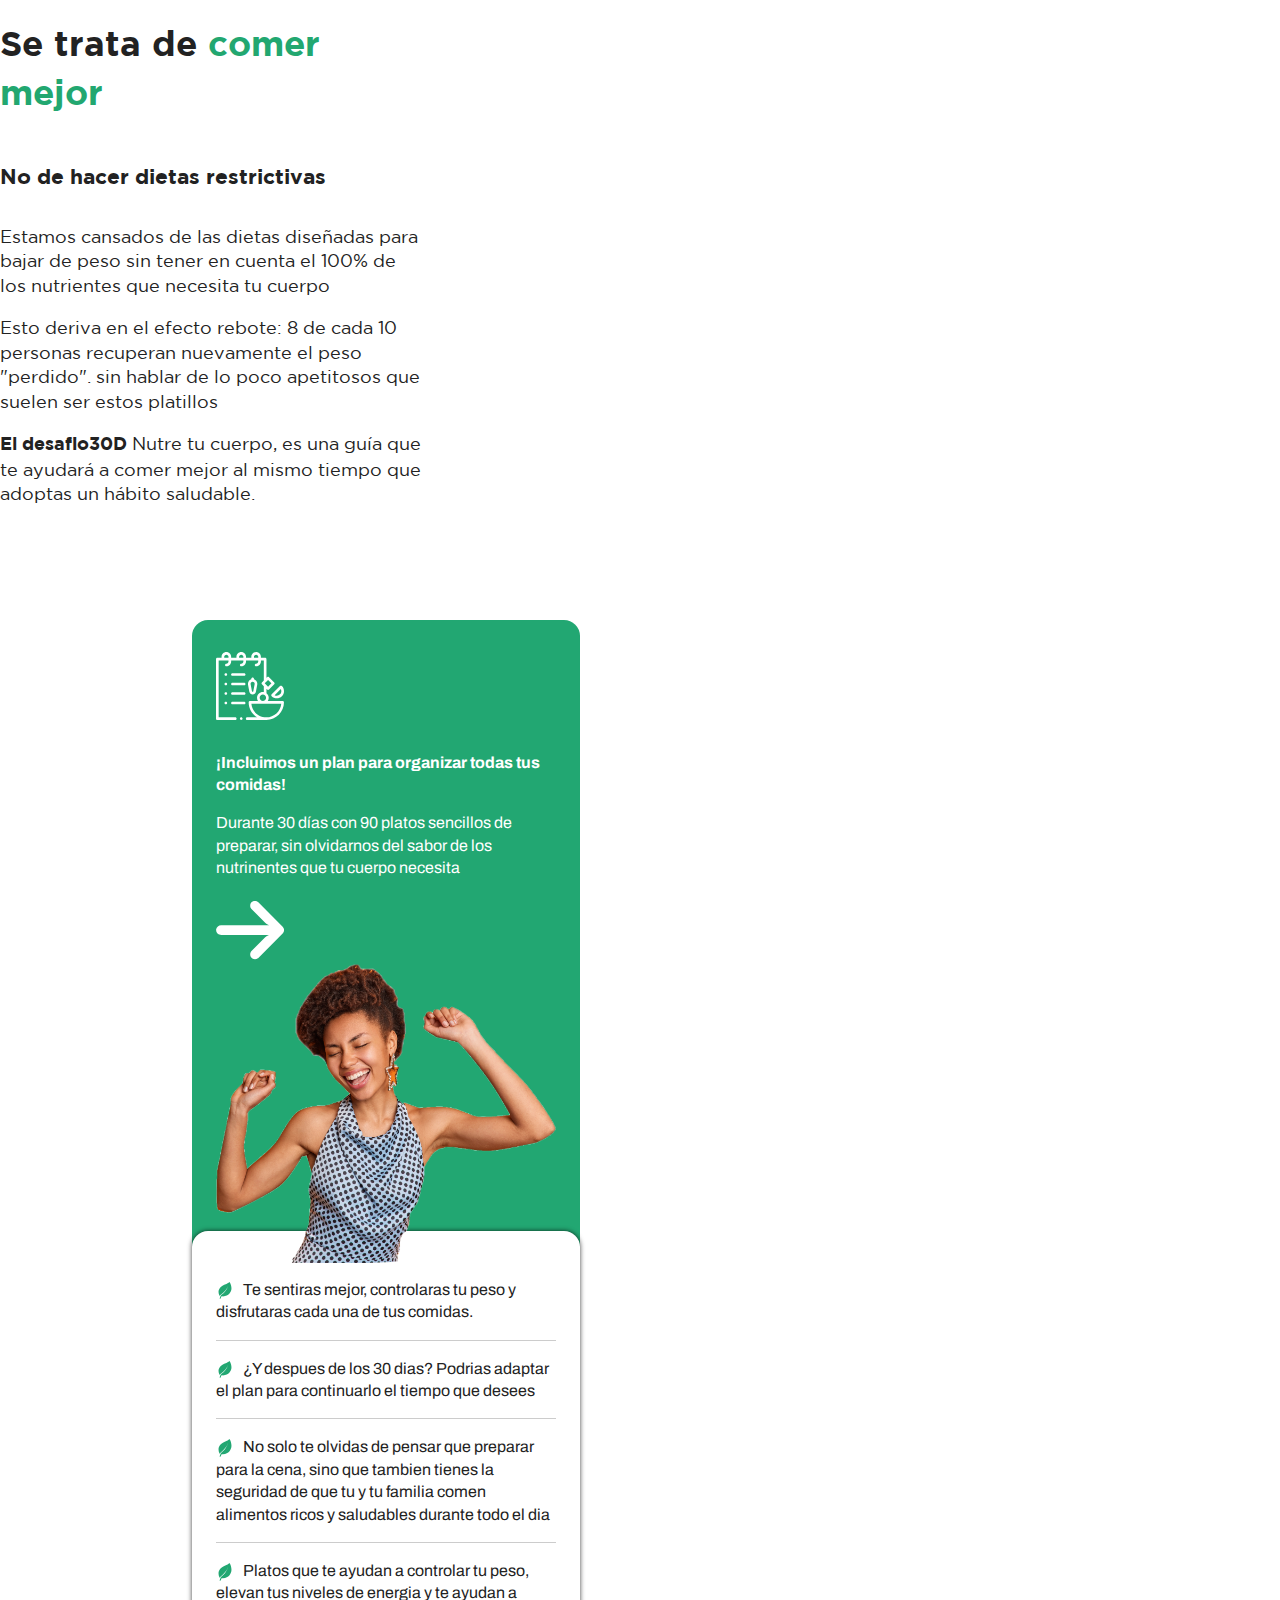
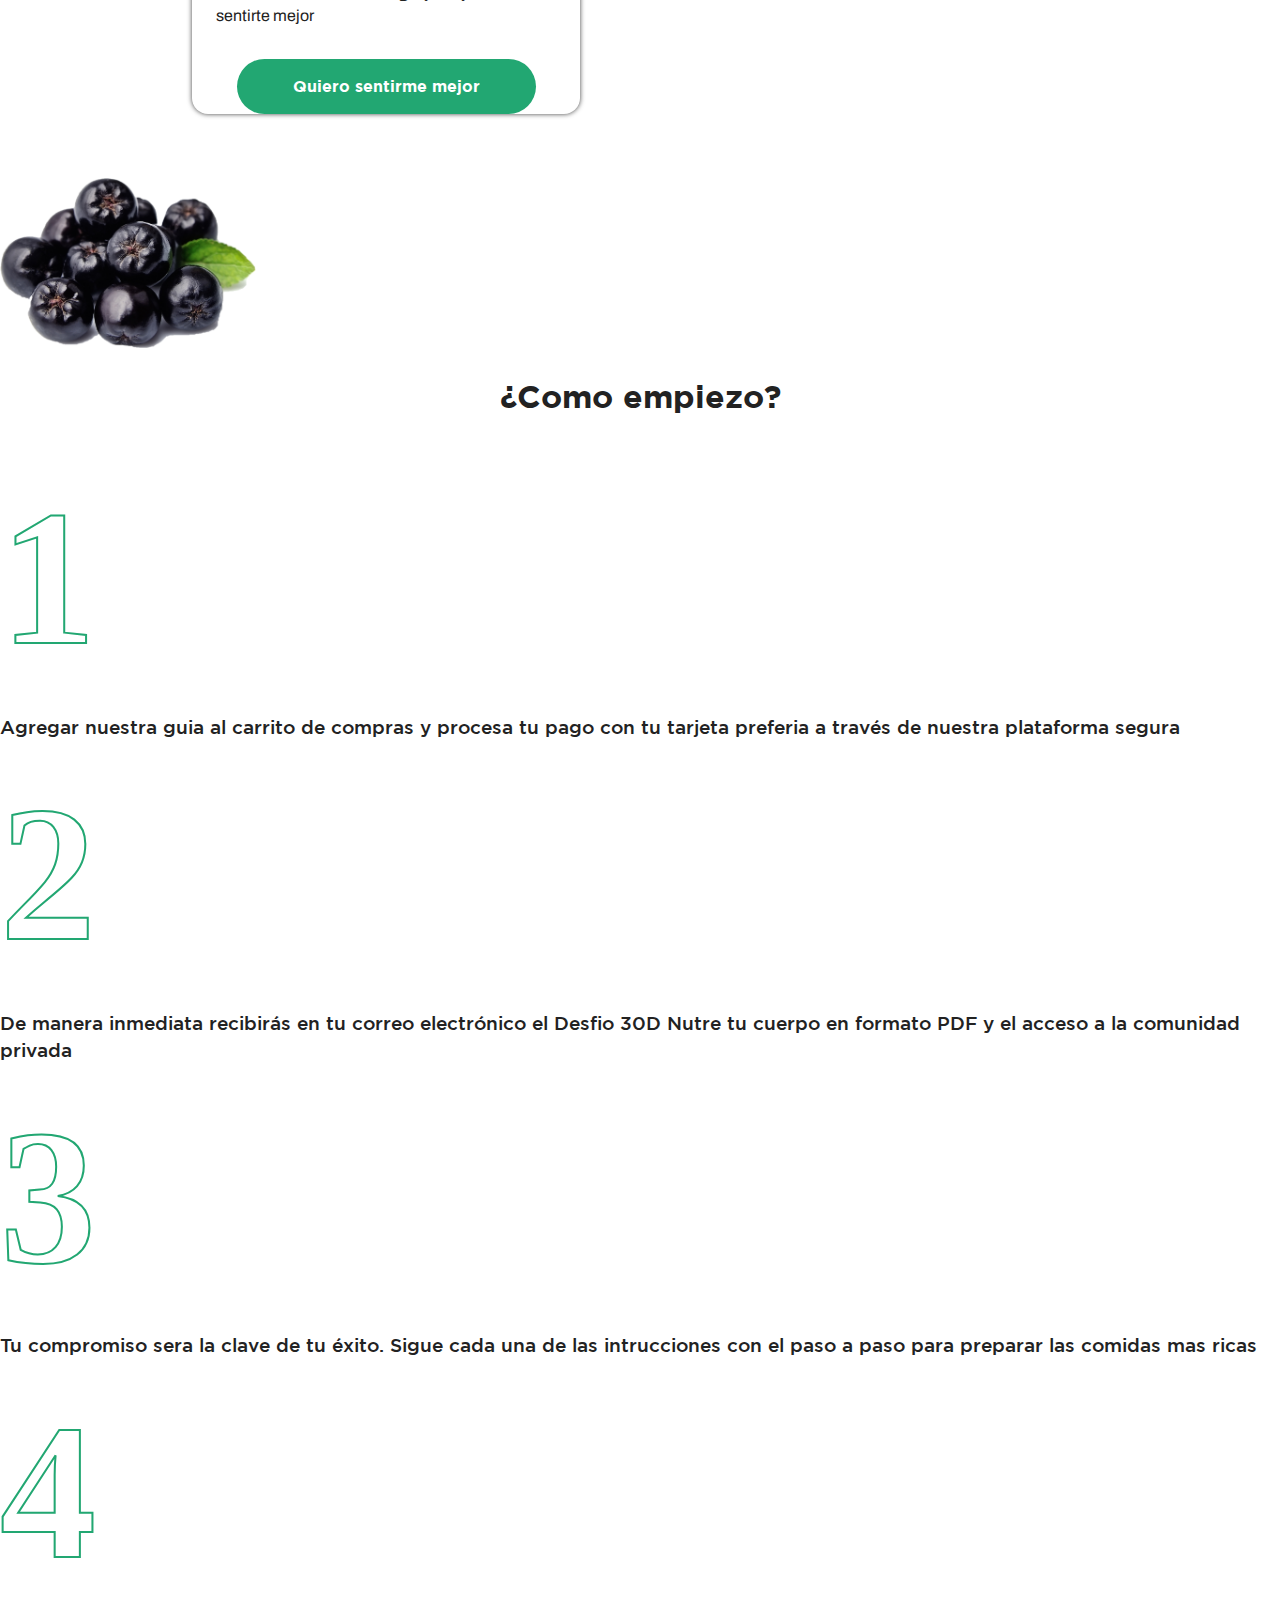
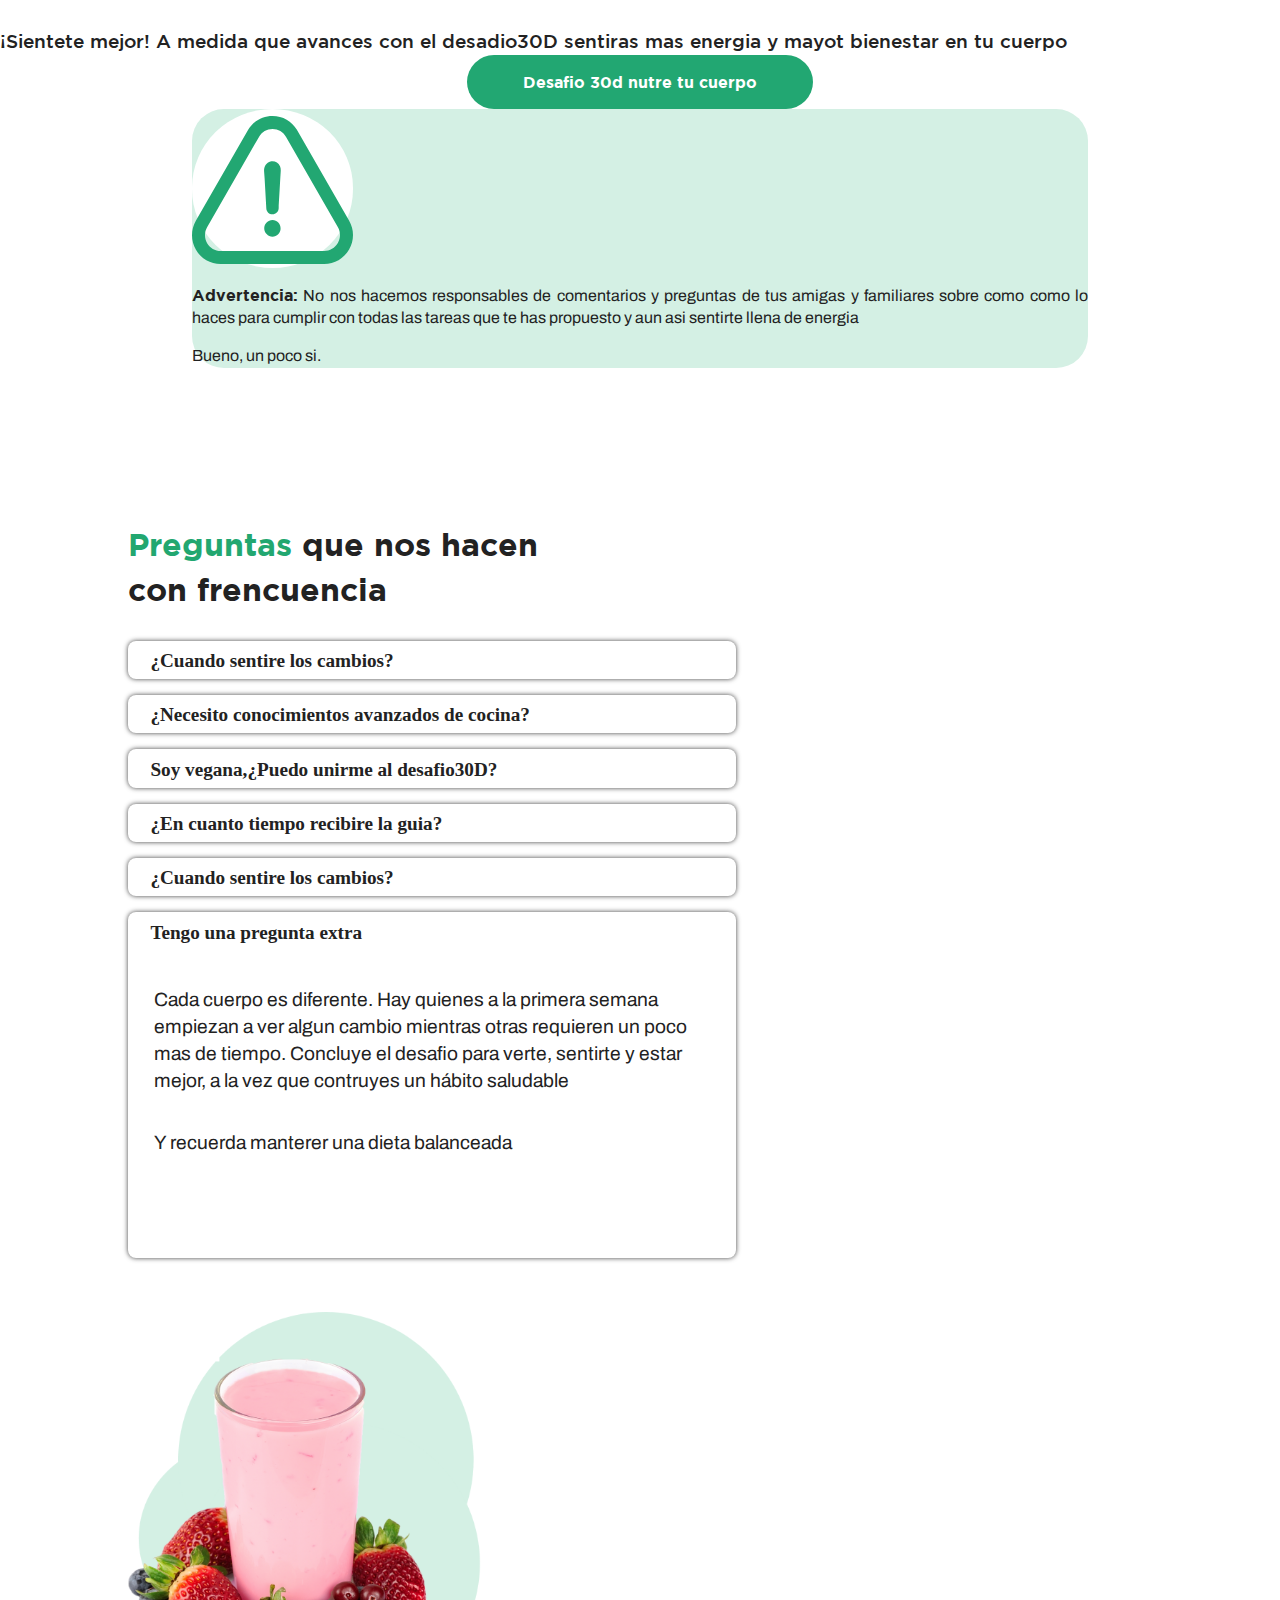
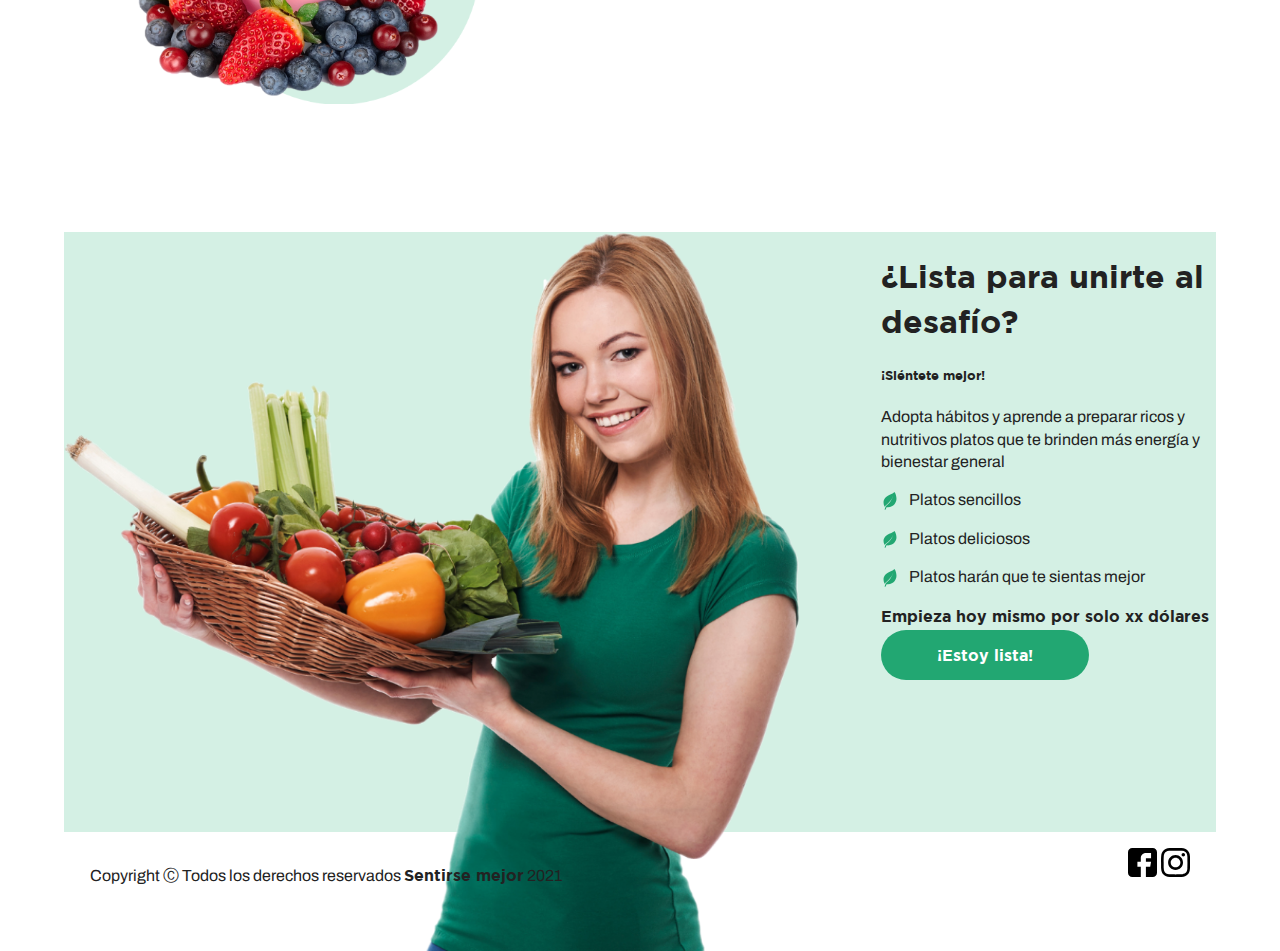
==== commit d8b813ee: "agrego logos" ====
--- a/index.html
+++ b/index.html
@@ -28,7 +28,7 @@
   <!-- Add your site or application content here -->
 
   <div class="nav-container d-flex mt-4 mb-2 justify-content-between">
-    <div class="contenedor-logo">logo</div>
+    <div class="contenedor-logo"><img src="img/logo sentirse mejor.png" class="logosentirsemejor" alt=""></div>
     <div class="contenedor-boton boton-estoy-lista">Desafio 30D</div>
   </div>
 
@@ -548,17 +548,16 @@
 
 
 
-  <footer>
-    <div class="contenedor-footer py-4 px-2 d-flex justify-content-between" style="width: 90%; margin: 0 auto;">
-
-      <p>Copyright Ⓒ Todos los derechos reservados <span style="font-family: 'GothamBold';">Sentirse mejor</span> 2021
-      </p>
-
-      <div class="contenedor-logos">
-        logos
-      </div>
-
+  <footer class="footer">
+
+    <p>Copyright Ⓒ Todos los derechos reservados <span style="font-family: 'GothamBold';">Sentirse mejor</span> 2021
+    </p>
+
+    <div class="redes-sociales d-flex-icons">
+      <img src="img/iconos/facebook.svg" style="width: 5%;" alt="">
+      <img src="img/iconos/instagram.svg" style="width: 5%;" alt="">
     </div>
+
   </footer>
 
 
--- a/css/main.css
+++ b/css/main.css
@@ -189,6 +189,20 @@
   margin-bottom: 1rem;
 }
 
+/*nav*/
+
+.contenedor-logo {
+  width: 5rem!important;
+  position: relative;
+}
+
+.logosentirsemejor {
+  position: absolute;
+  width: 100%;
+  top: 50%;
+  left: 100%;
+}
+
 /* HEADER / SECCION 1 */
 
 .nav-container {
@@ -847,6 +861,29 @@
     width: 80%;
     top: 0;
     left: 0;
+  }
+}
+
+/*footer*/
+
+footer {
+  width: 90%;
+  margin: 1rem auto;
+  display: flex;
+  justify-content: space-around;
+}
+
+footer div {
+  width: 50%;
+}
+
+.redes-sociales {
+  text-align: end;
+}
+
+@media (max-width:768px) {
+  footer .d-flex {
+    padding: 1rem 0;
   }
 }
 
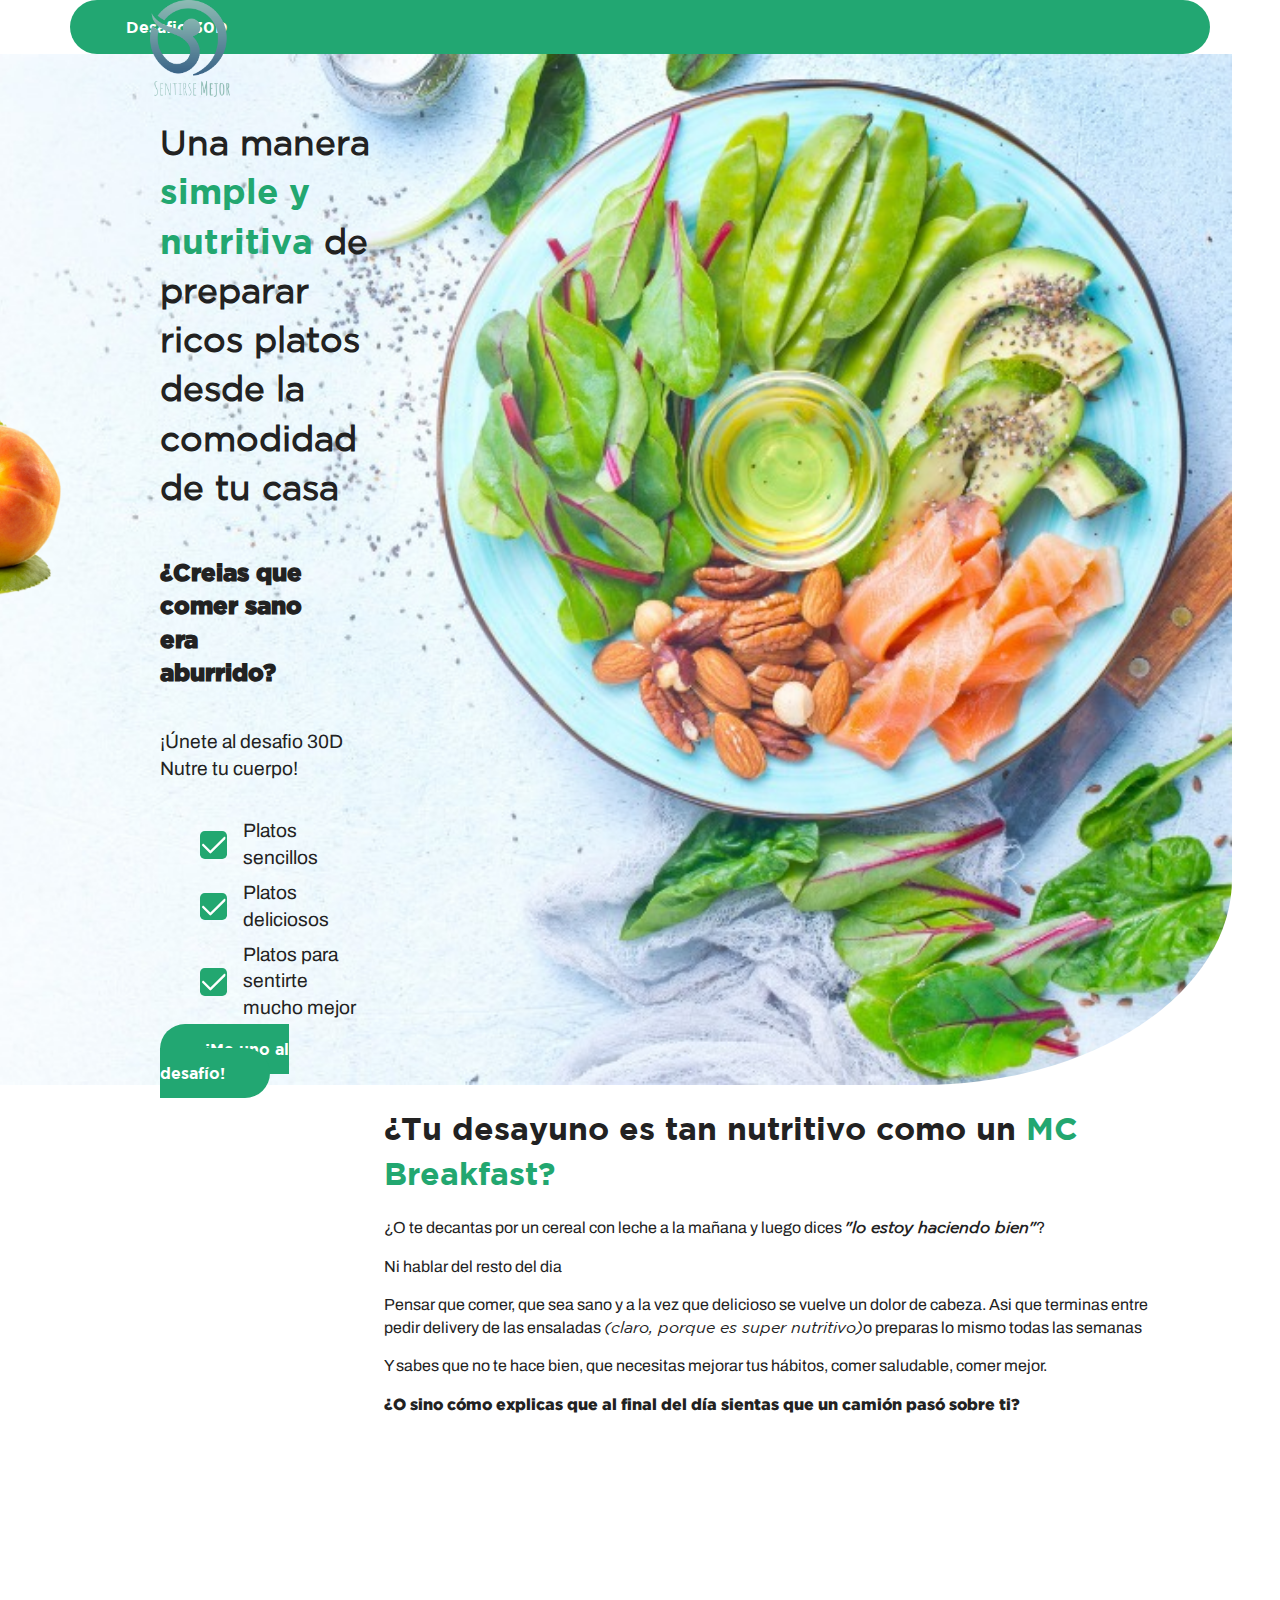
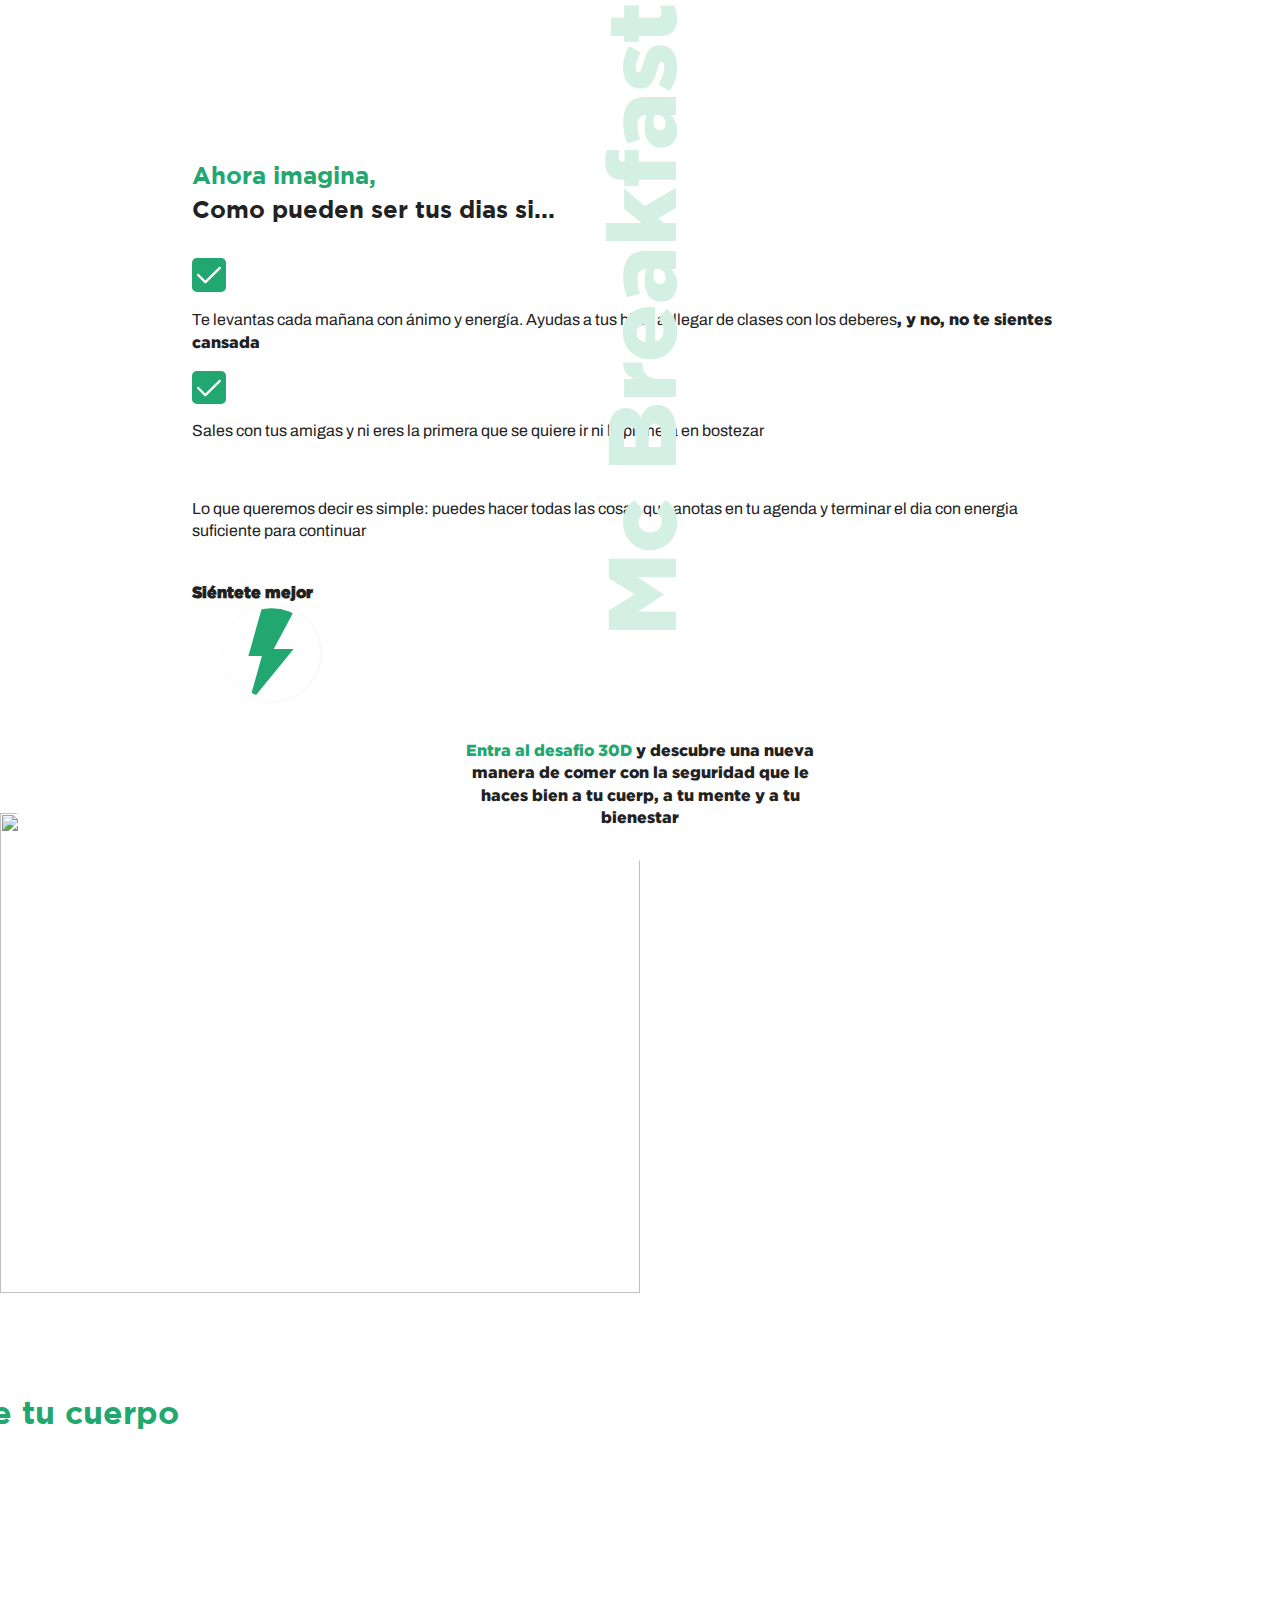
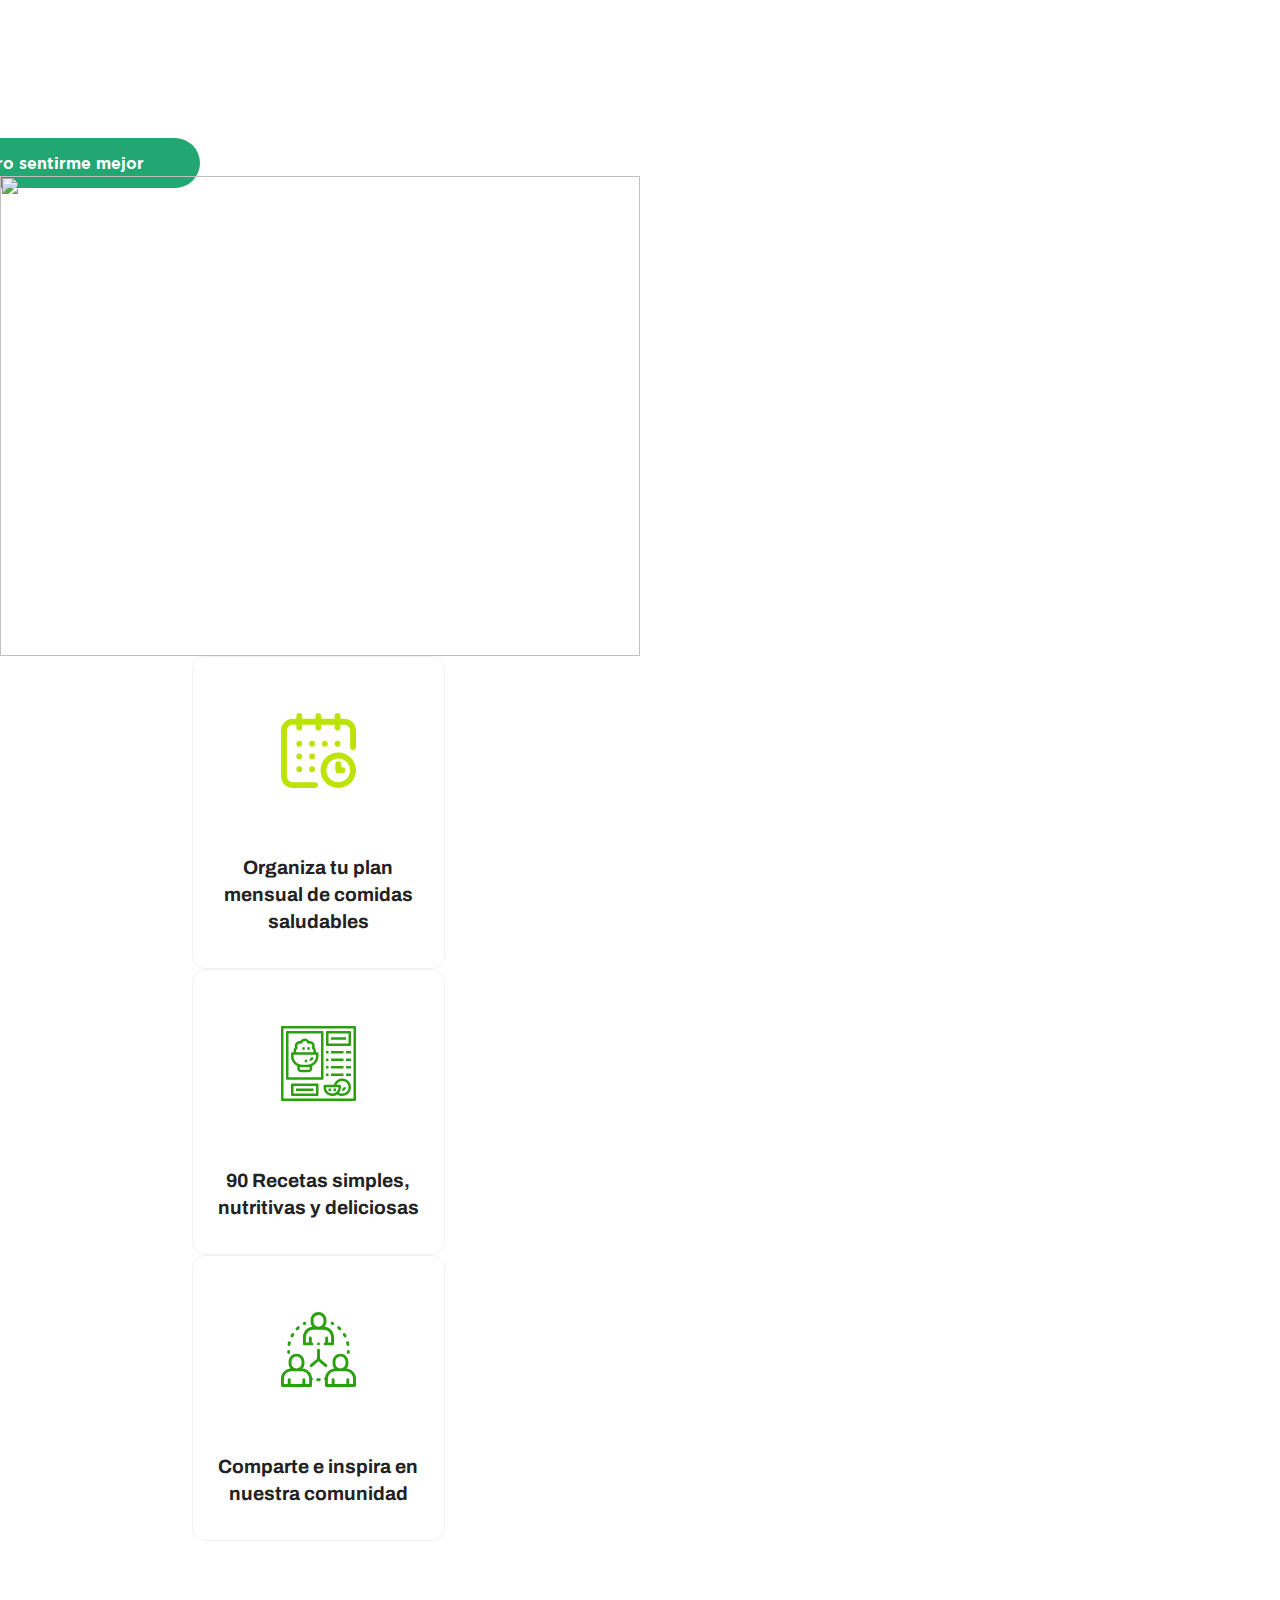
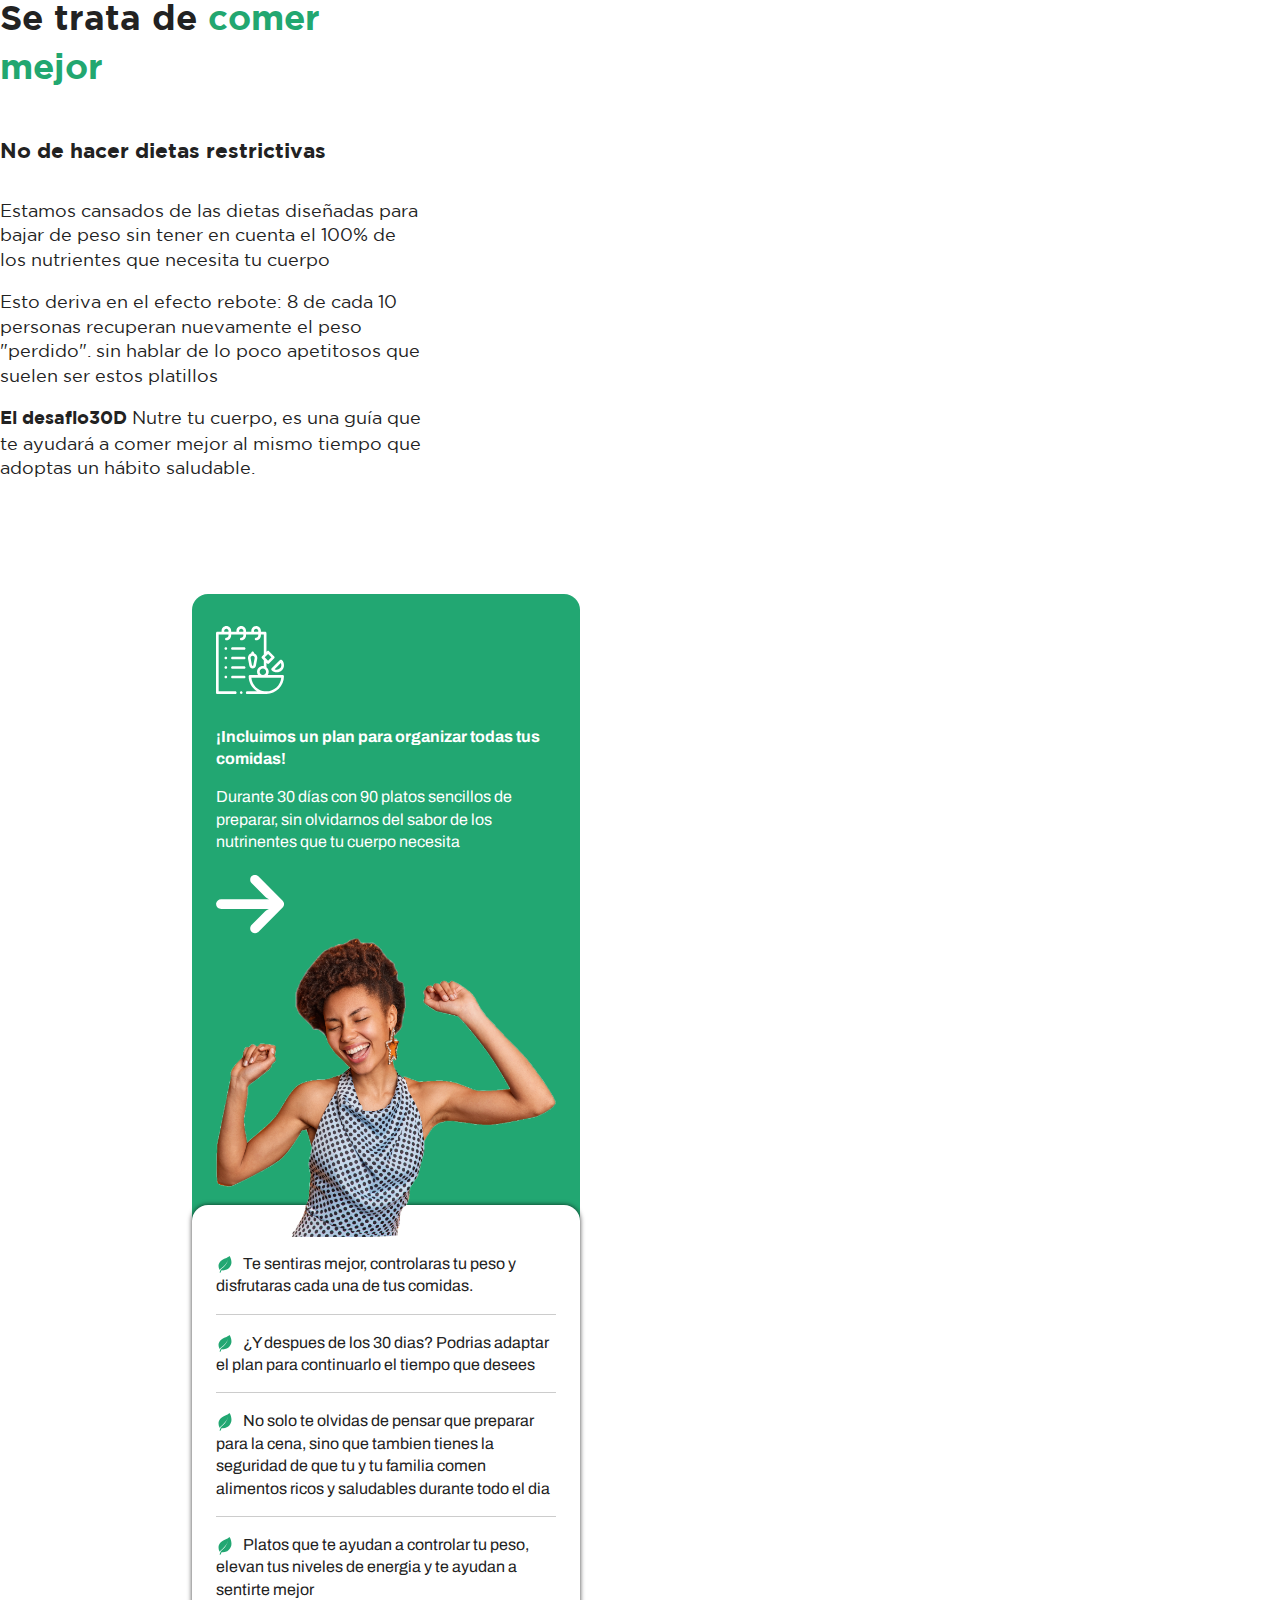
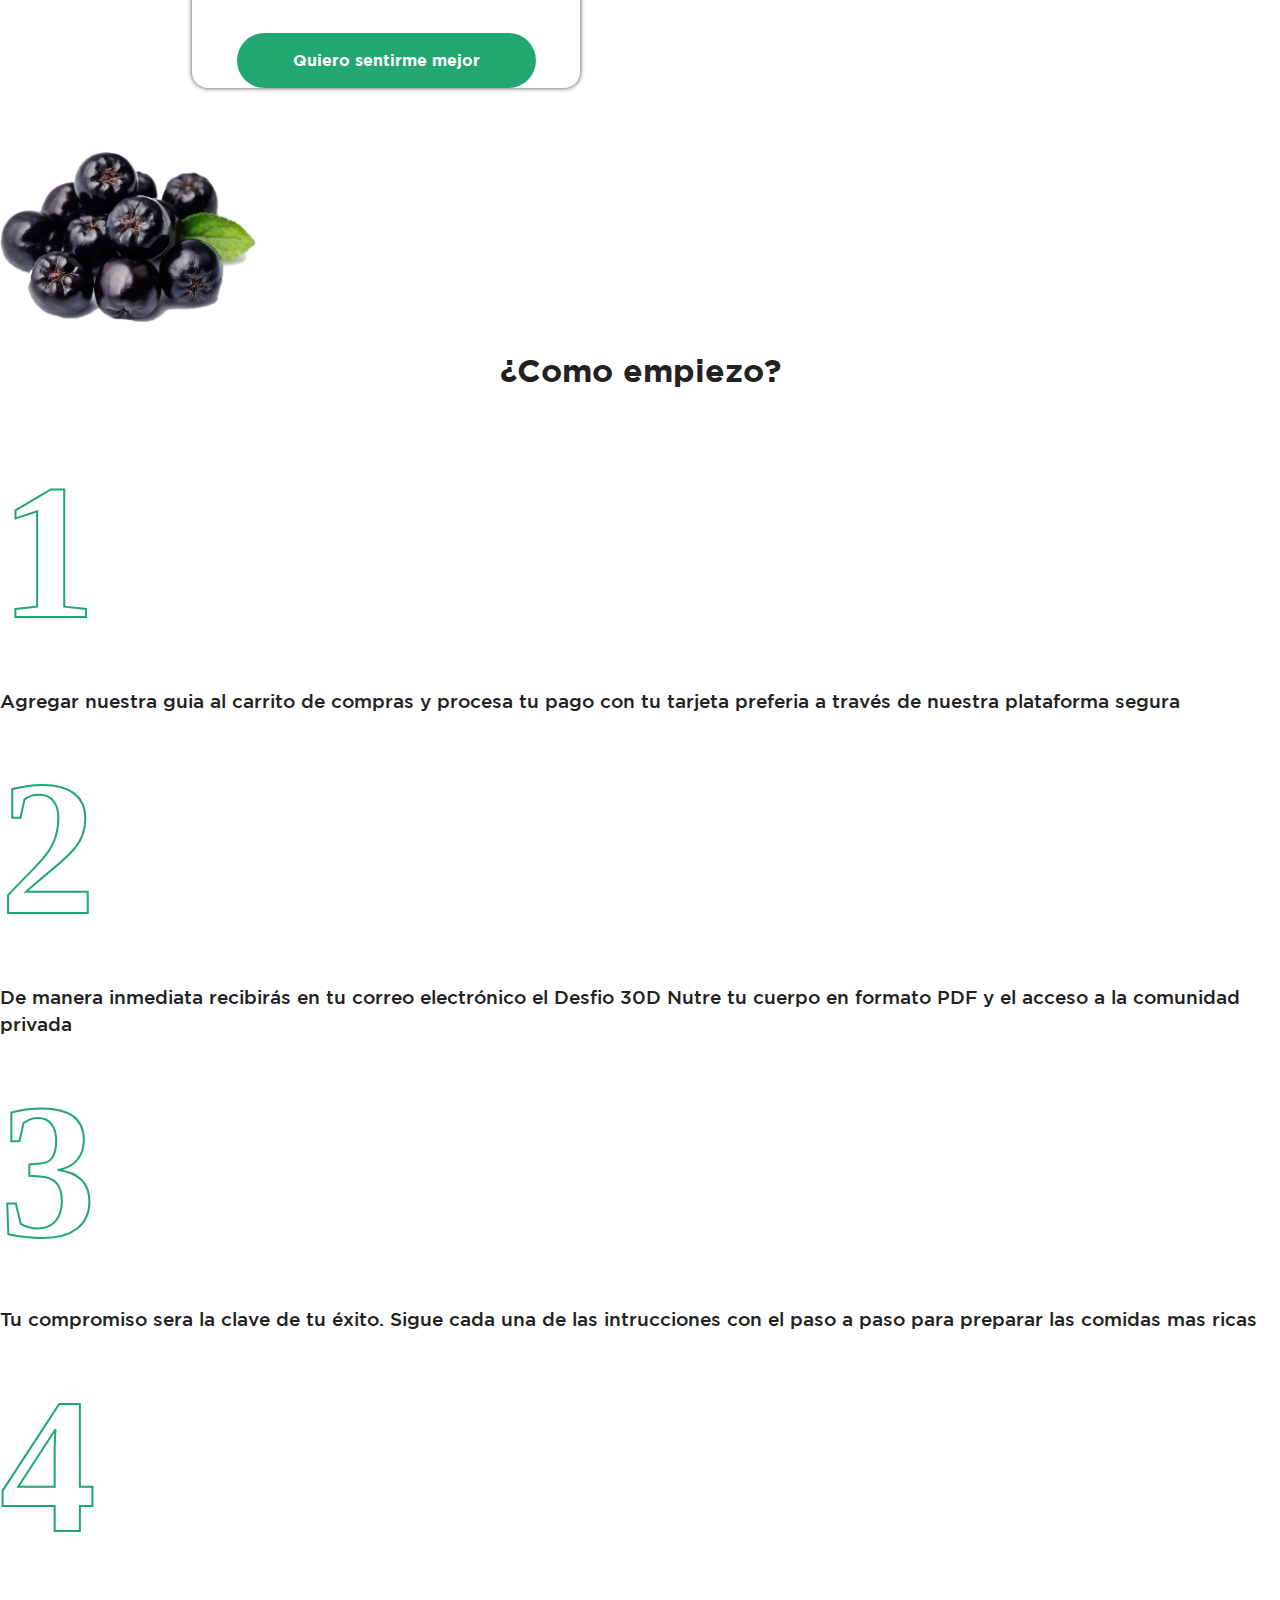
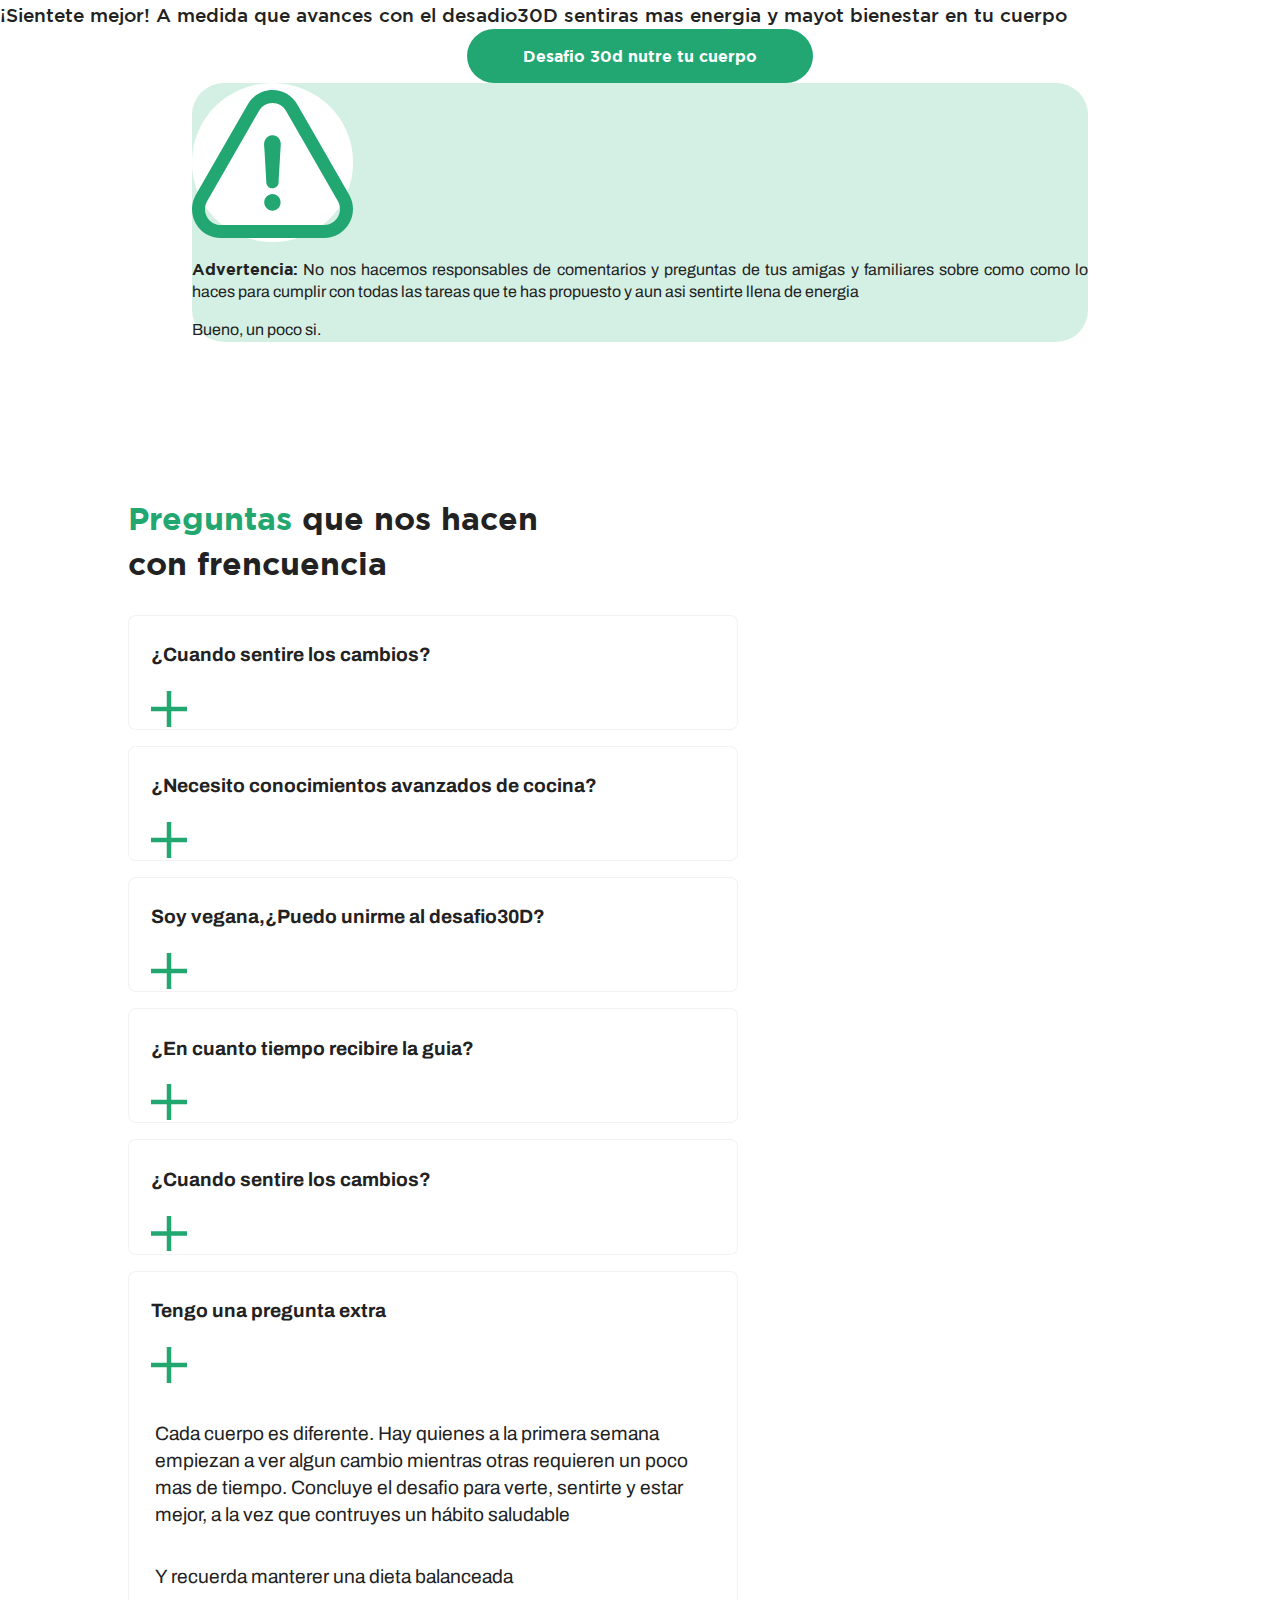
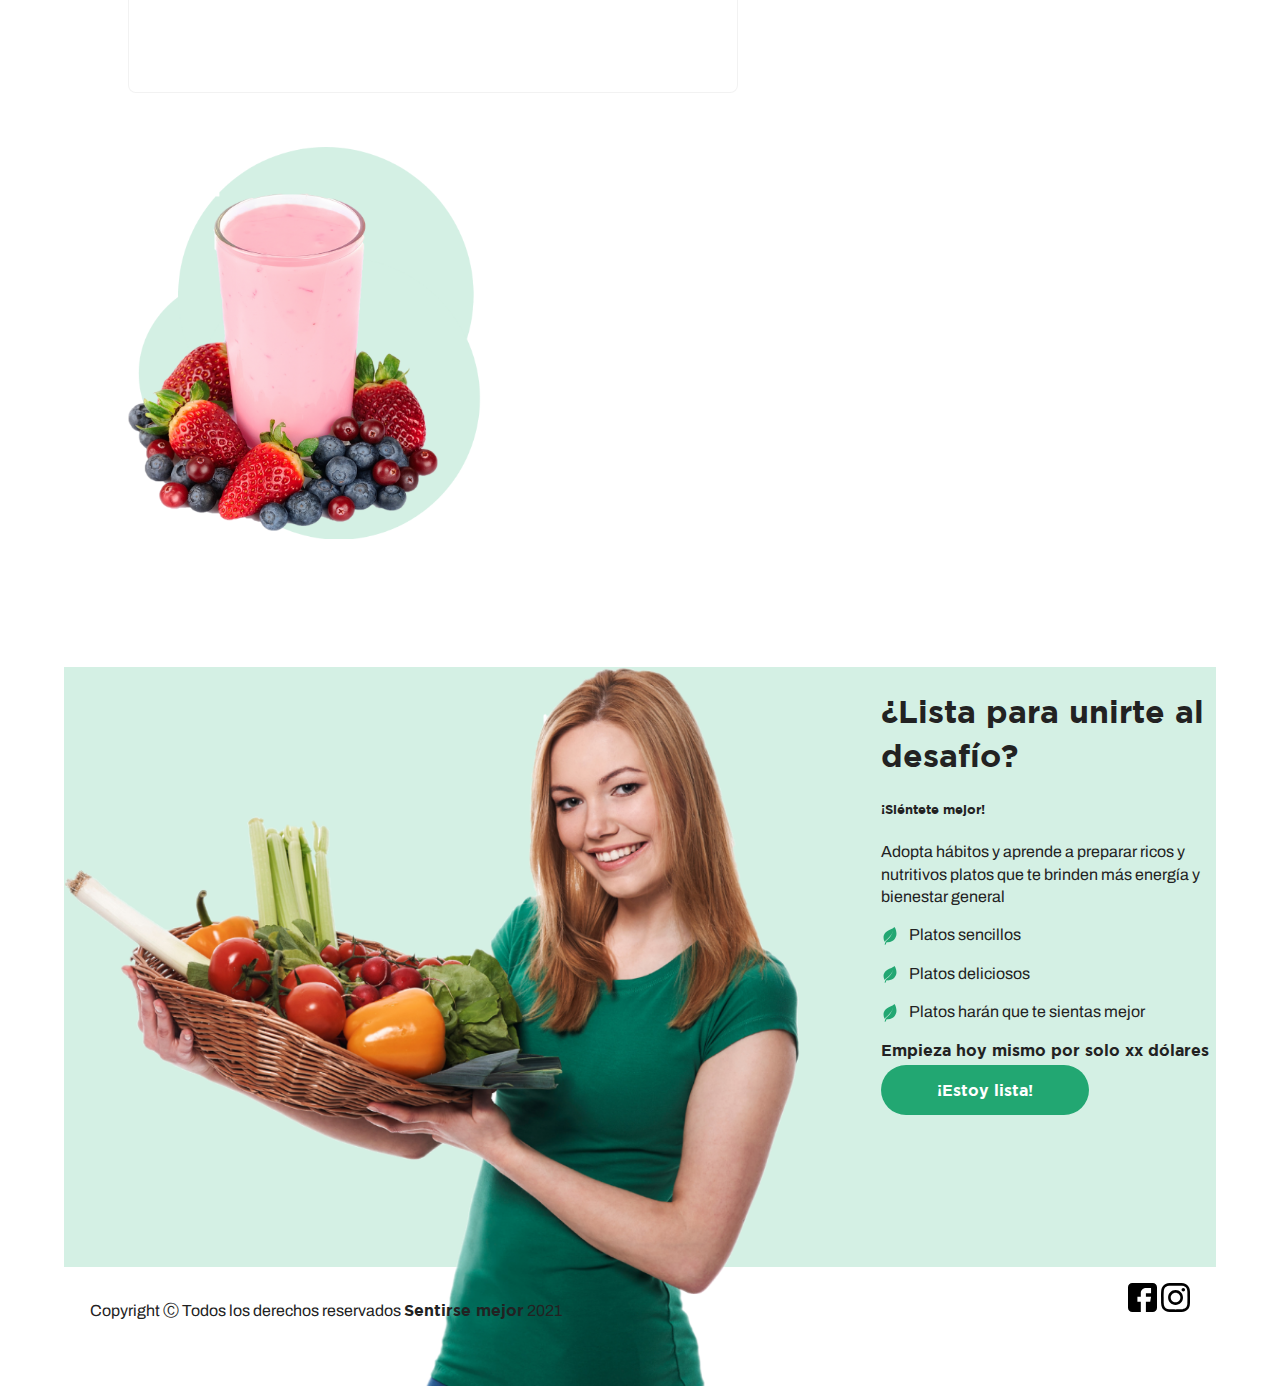
==== commit 7acb156e: "ultimos arreglos" ====
--- a/index.html
+++ b/index.html
@@ -97,8 +97,9 @@
         </div>
 
         <div class="col-5 contenedor-texto-seccion2">
-          <h1 class="pb-5">Tu desayuno es tan nutritivo como un <span>MC Breakfast</span></h1>
-          <p class="pb-3">¿O te decantas por un cereal con leche a la mañana y luego dices <span>"lo estoy haciendo
+          <h1 class="pb-5">¿Tu desayuno es tan nutritivo como un <span>MC Breakfast?</span></h1>
+          <p class="pb-3">¿O te decantas por un cereal con leche a la mañana y luego dices <span
+              style="font-weight: bold;">"lo estoy haciendo
               bien"</span>?</p>
           <p>Ni hablar del resto del dia</p>
           <p>Pensar que comer, que sea sano y a la vez que delicioso se vuelve un dolor de cabeza. Asi que terminas
@@ -156,7 +157,7 @@
 
           <div class="p  d-flex align-items-center contenedor-iconos">
             <img src="img/iconos/check.svg" alt="" class="mr-4 icono-invisible">
-            <p><span style="font-weight: bold;">Siéntete mejor</span></p>
+            <p style="margin: 0;"><span style="font-weight: bold;">Siéntete mejor</span></p>
             <img src="img/iconos/energy.svg" alt="" class="rayo-icono">
           </div>
 
@@ -389,9 +390,7 @@
     <section class="contenedor-adevertencia">
 
       <div class="d-flex position-relative contenido-advertencia p-5">
-        <div
-          style="width: 18%;  border-radius: 50%; background-color: white; padding: 0.2 ; align-items: center; text-align: center;"
-          class="mr-5">
+        <div class="mr-5 contenedor-advertencia-img">
           <img src="img/iconos/warning.svg" alt="" width="100%" class="p-1" style="margin-bottom: -0.2rem;">
         </div>
         <div>
@@ -424,7 +423,11 @@
 
           <div class="preguntas">
             <input id="ac-1" name="accordion-1" type="radio" checked="">
-            <label for="ac-1">¿Cuando sentire los cambios?</label>
+            <label for="ac-1" class="d-flex justify-content-between">
+              <p class="m-0">¿Cuando sentire los cambios?</p>
+              <img src="img/iconos/plus.svg" class="iconoplus" alt="">
+            </label>
+
             <article class="ac-small">
               <p>Cada cuerpo es diferente. Hay quienes a la primera semana empiezan a ver algun cambio
                 mientras otras
@@ -437,7 +440,11 @@
 
           <div class="preguntas">
             <input id="ac-2" name="accordion-1" type="radio" checked="">
-            <label for="ac-2">¿Necesito conocimientos avanzados de cocina? </label>
+            <label for="ac-2" class="d-flex justify-content-between">
+              <p class="m-0">¿Necesito conocimientos avanzados de cocina?</p> <img src="img/iconos/plus.svg"
+                class="iconoplus" alt="">
+
+            </label>
             <article class="ac-small">
               <p>Cada cuerpo es diferente. Hay quienes a la primera semana empiezan a ver algun cambio
                 mientras otras
@@ -447,9 +454,13 @@
               <p><span>Y recuerda manterer una dieta balanceada</span></p>
             </article>
           </div>
+
           <div class="preguntas">
             <input id="ac-3" name="accordion-1" type="radio" checked="">
-            <label for="ac-3">Soy vegana,¿Puedo unirme al desafio30D?</label>
+            <label for="ac-3" class="d-flex justify-content-between">
+              <p class="m-0">Soy vegana,¿Puedo unirme al desafio30D?</p><img src="img/iconos/plus.svg" class="iconoplus"
+                alt="">
+            </label>
             <article class="ac-small">
               <p>Cada cuerpo es diferente. Hay quienes a la primera semana empiezan a ver algun cambio
                 mientras otras
@@ -461,7 +472,10 @@
           </div>
           <div class="preguntas">
             <input id="ac-4" name="accordion-1" type="radio" checked="">
-            <label for="ac-4">¿En cuanto tiempo recibire la guia?</label>
+            <label for="ac-4" class="d-flex justify-content-between">
+              <p class="m-0"> ¿En cuanto tiempo recibire la guia?</p> <img src="img/iconos/plus.svg" class="iconoplus"
+                alt="">
+            </label>
             <article class="ac-small">
               <p>Cada cuerpo es diferente. Hay quienes a la primera semana empiezan a ver algun cambio
                 mientras otras
@@ -471,9 +485,12 @@
               <p><span>Y recuerda manterer una dieta balanceada</span></p>
             </article>
           </div>
+
           <div class="preguntas">
             <input id="ac-5" name="accordion-1" type="radio" checked="">
-            <label for="ac-5">¿Cuando sentire los cambios?</label>
+            <label for="ac-5" class="d-flex justify-content-between">
+              <p class="m-0">¿Cuando sentire los cambios?</p><img src="img/iconos/plus.svg" class="iconoplus" alt="">
+            </label>
             <article class="ac-small">
               <p>Cada cuerpo es diferente. Hay quienes a la primera semana empiezan a ver algun cambio
                 mientras otras
@@ -485,7 +502,9 @@
           </div>
           <div class="preguntas">
             <input id="ac-6" name="accordion-1" type="radio" checked="">
-            <label for="ac-6">Tengo una pregunta extra</label>
+            <label for="ac-6" class="d-flex justify-content-between">
+              <p class="m-0">Tengo una pregunta extra</p><img src="img/iconos/plus.svg" class="iconoplus" alt="">
+            </label>
             <article class="ac-small">
               <p>Cada cuerpo es diferente. Hay quienes a la primera semana empiezan a ver algun cambio
                 mientras otras
--- a/css/main.css
+++ b/css/main.css
@@ -152,9 +152,9 @@
   background-color: white;
   border-radius: 50%;
   margin-left: 2rem;
-  box-shadow: 1px 0px 5px 0px rgba(0, 0, 0, 0.75);
-  -webkit-box-shadow: 1px 0px 5px 0px rgba(0, 0, 0, 0.75);
-  -moz-box-shadow: 1px 0px 5px 0px rgba(0, 0, 0, 0.75);
+  box-shadow: 1px 0px 5px 0px rgba(0, 0, 0, 0.05);
+  -webkit-box-shadow: 1px 0px 5px 0px rgba(0, 0, 0, 0.05);
+  -moz-box-shadow: 1px 0px 5px 0px rgba(0, 0, 0, 0.05);
   padding: 0.2rem;
 }
 
@@ -165,6 +165,11 @@
   height: 1rem;
   margin-top: 5px;
   margin-right: 1rem;
+}
+
+.iconoplus {
+  height: 35.69px!important;
+  width: 35.69px!important;
 }
 
 /* BOTONES */
@@ -553,9 +558,7 @@
 }
 
 .contenedor-seccion5-info {
-  -webkit-box-shadow: 0px 0px 5px 0px rgba(0, 0, 0, 0.75);
-  -moz-box-shadow: 0px 0px 5px 0px rgba(0, 0, 0, 0.75);
-  box-shadow: 0px 0px 5px 0px rgba(0, 0, 0, 0.75);
+  border: 1px solid rgba(0, 0, 0, .05);
   border-radius: .8rem;
   text-align: center;
   width: 28%;
@@ -702,7 +705,7 @@
   }
   .seccion7-contenedor {
     width: 100%;
-    margin: 1.5rem 0;
+    margin: 1.5rem 0!important;
   }
 }
 
@@ -755,6 +758,15 @@
 .contenedor-adevertencia {
   width: 70%;
   margin: 0 auto;
+}
+
+.contenedor-adevertencia .contenedor-advertencia-img {
+  width: 18%;
+  border-radius: 50%;
+  background-color: white;
+  padding: 0.2;
+  align-items: center;
+  text-align: center;
 }
 
 .contenido-advertencia {
@@ -775,6 +787,17 @@
     top: 85%;
     left: 60%;
     width: 50%;
+  }
+  .contenedor-adevertencia div {
+    flex-direction: column!important;
+  }
+  .contenedor-adevertencia .contenedor-advertencia-img {
+    width: 35%;
+    border-radius: 50%;
+    background-color: white;
+    padding: 0.5rem;
+    align-items: center;
+    text-align: center;
   }
 }
 
@@ -800,6 +823,9 @@
   #seccion9 div {
     width: 90%;
   }
+  #seccion9 .contenedor-img {
+    margin-top: 3rem;
+  }
 }
 
 /*SECCION 10*/
@@ -828,9 +854,6 @@
   width: 45%;
   border-radius: .5rem;
   margin-bottom: 1rem;
-  -webkit-box-shadow: 0px 0px 5px 0px rgba(0, 0, 0, 0.75);
-  -moz-box-shadow: 0px 0px 5px 0px rgba(0, 0, 0, 0.75);
-  box-shadow: 0px 0px 5px 0px rgba(0, 0, 0, 0.75);
   padding: .2rem 1.4rem;
 }
 
@@ -854,7 +877,7 @@
     width: 95%;
   }
   .contenedor-preguntas .preguntas {
-    width: 90%;
+    width: 100%;
   }
   .seccion-10 .contenedor .position-absolute {
     position: relative!important;
@@ -864,6 +887,22 @@
   }
 }
 
+@media(max-width:425px) {
+  .seccion-10 {
+    width: 95%;
+  }
+  .contenedor-preguntas .preguntas {
+    width: 100%!important;
+    margin: 1rem auto!important;
+  }
+  .seccion-10 .contenedor .position-absolute {
+    position: relative!important;
+    width: 80%;
+    top: 0;
+    left: 0;
+  }
+}
+
 /*footer*/
 
 footer {
@@ -884,6 +923,9 @@
 @media (max-width:768px) {
   footer .d-flex {
     padding: 1rem 0;
+  }
+  .redes-sociales img {
+    width: 30%!important;
   }
 }
 
@@ -909,9 +951,7 @@
   width: 55%;
   border-radius: .5rem;
   margin-bottom: 1rem;
-  -webkit-box-shadow: 0px 0px 5px 0px rgba(0, 0, 0, 0.75);
-  -moz-box-shadow: 0px 0px 5px 0px rgba(0, 0, 0, 0.75);
-  box-shadow: 0px 0px 5px 0px rgba(0, 0, 0, 0.75);
+  border: 1px solid rgba(0, 0, 0, .05);
   padding: .2rem 1.4rem;
   font-size: 1.2rem;
   font-weight: bold;
@@ -934,7 +974,6 @@
   height: 24px;
   right: 13px;
   top: 7px;
-  background: transparent url(../img/iconos/plus.svg) no-repeat center center;
 }
 
 .ac-container input {
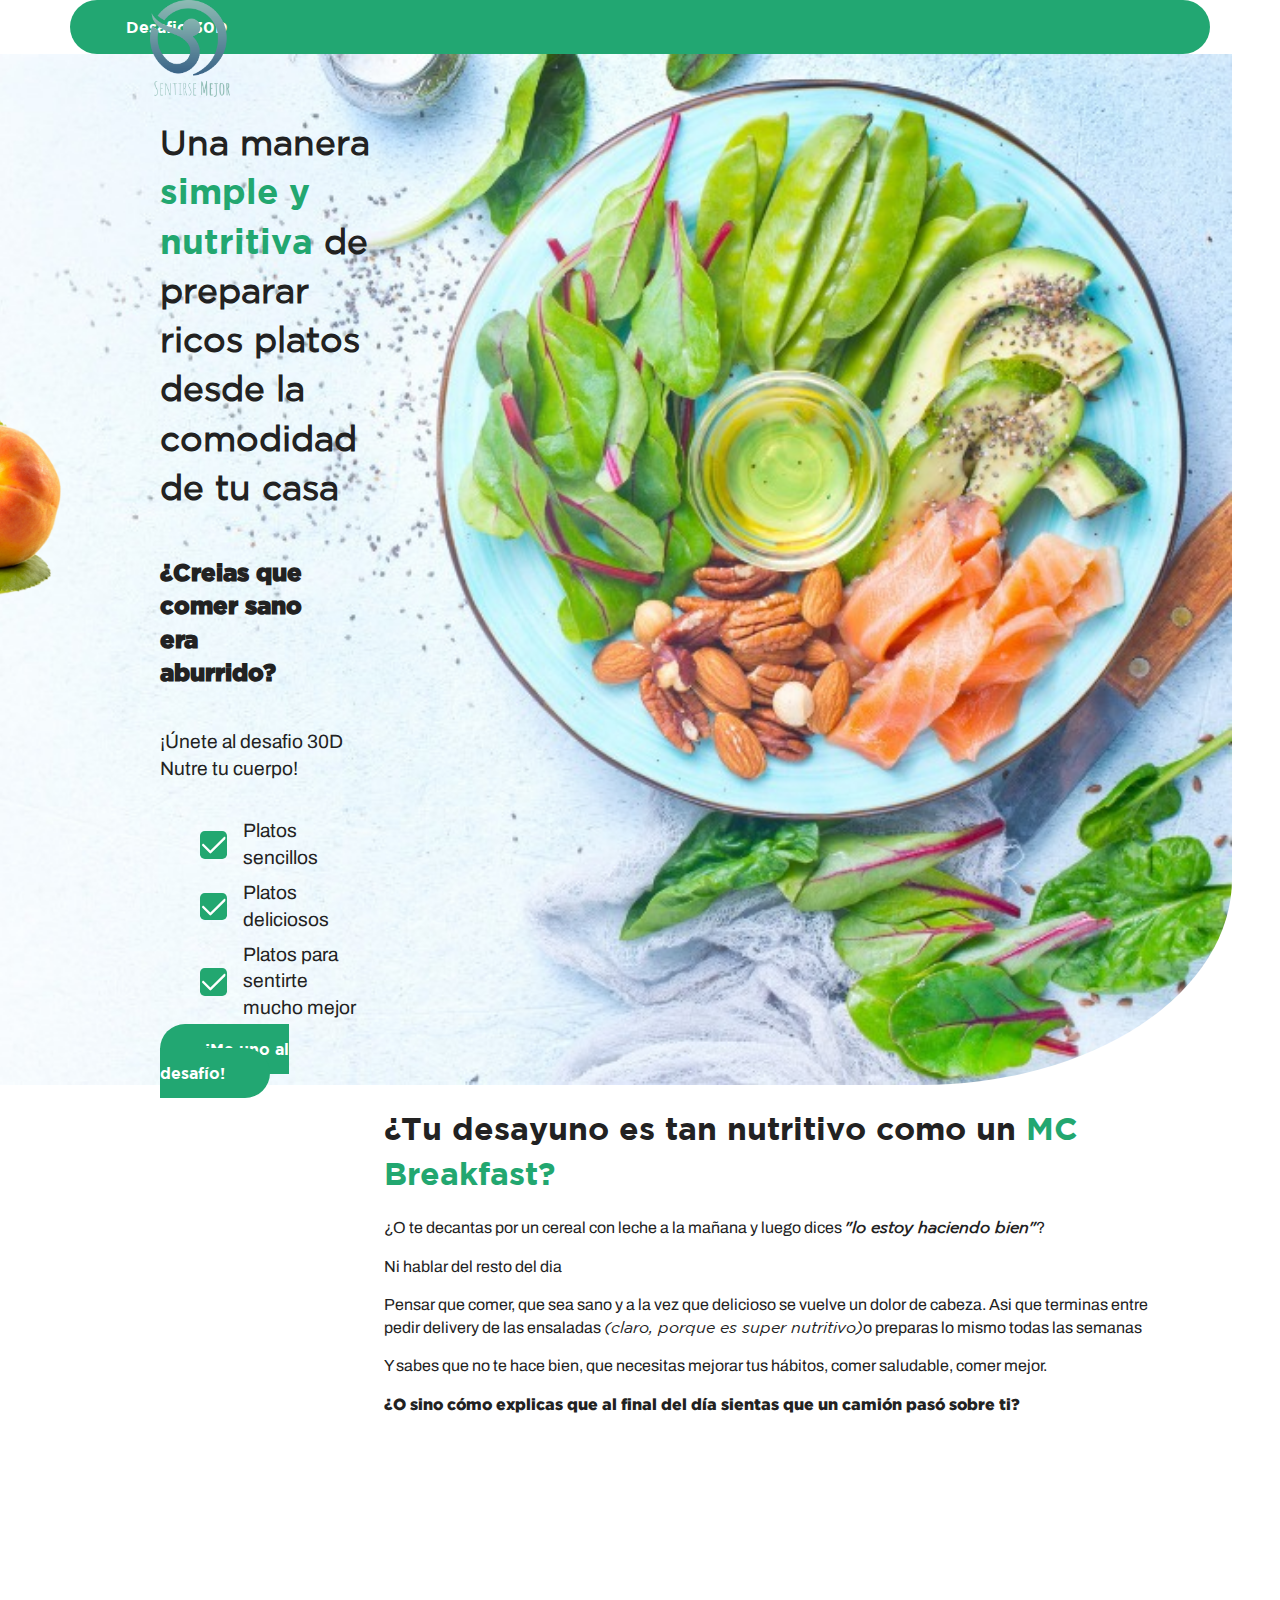
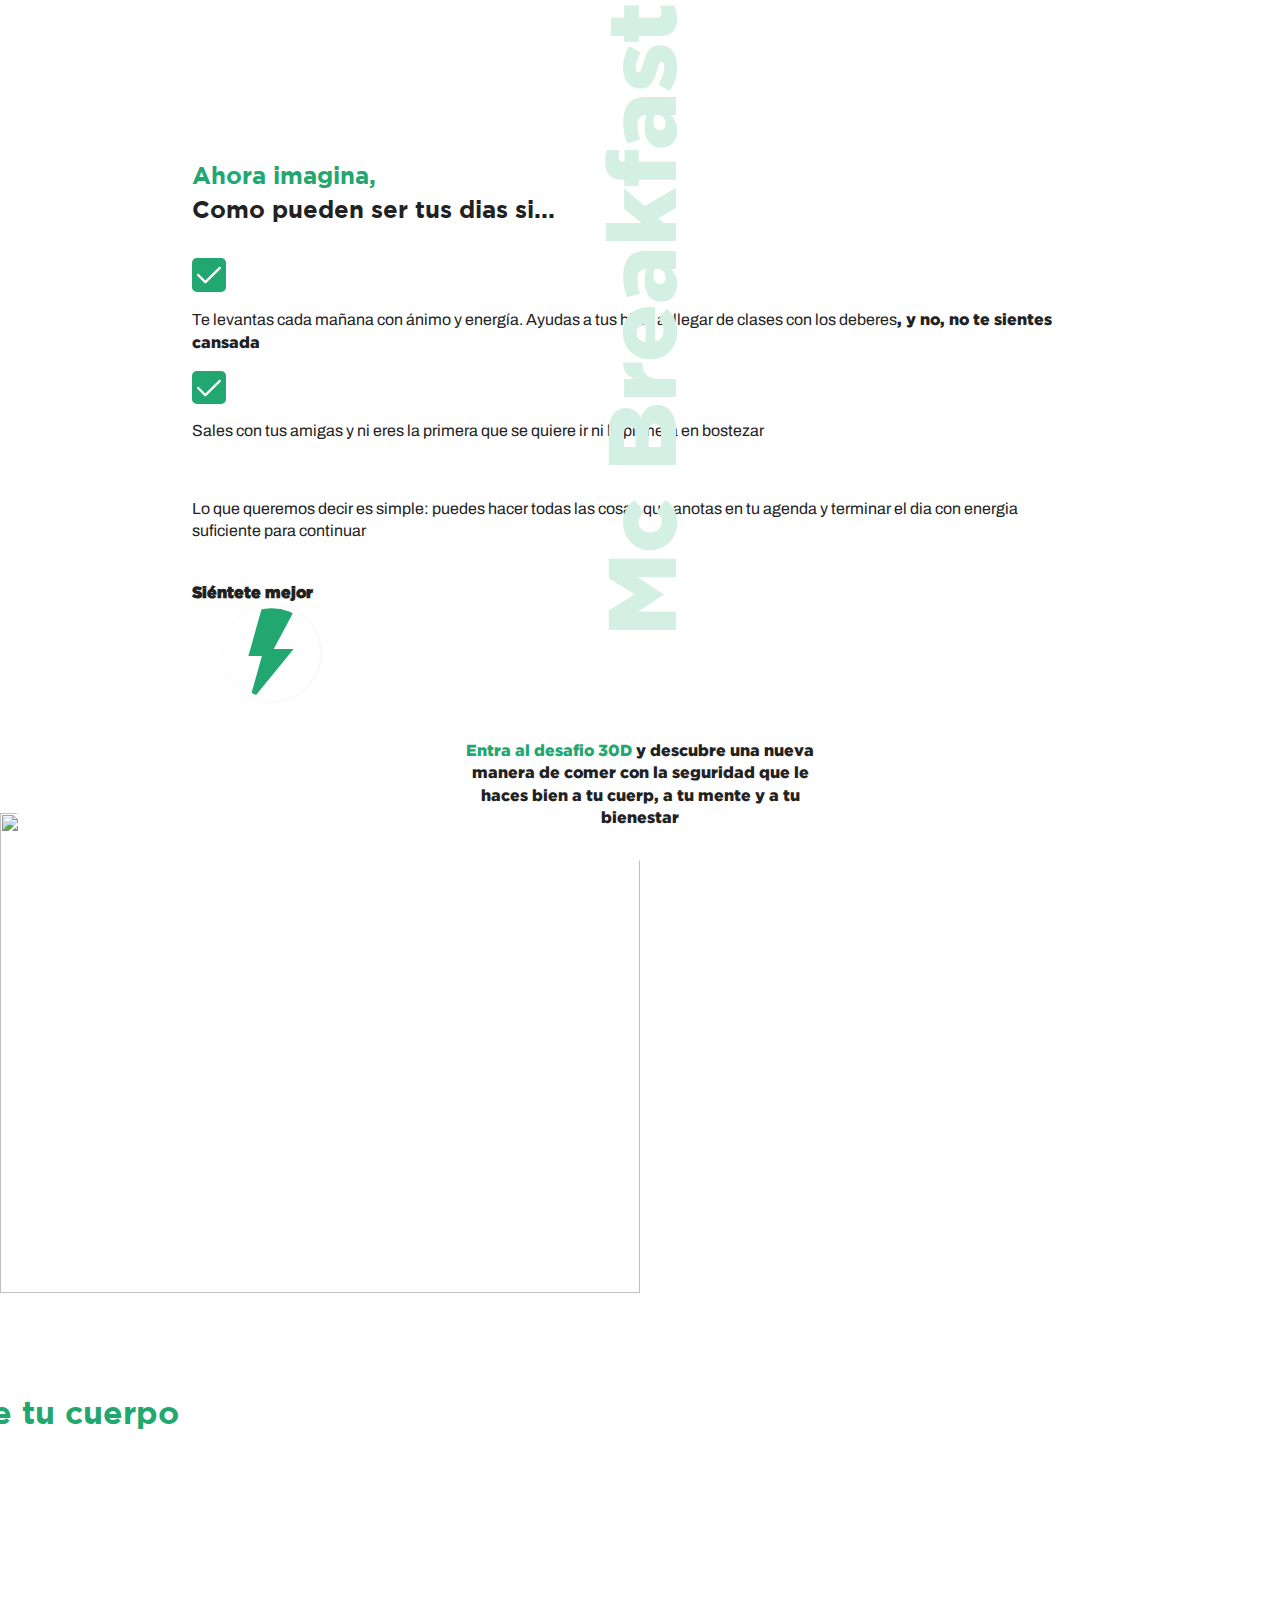
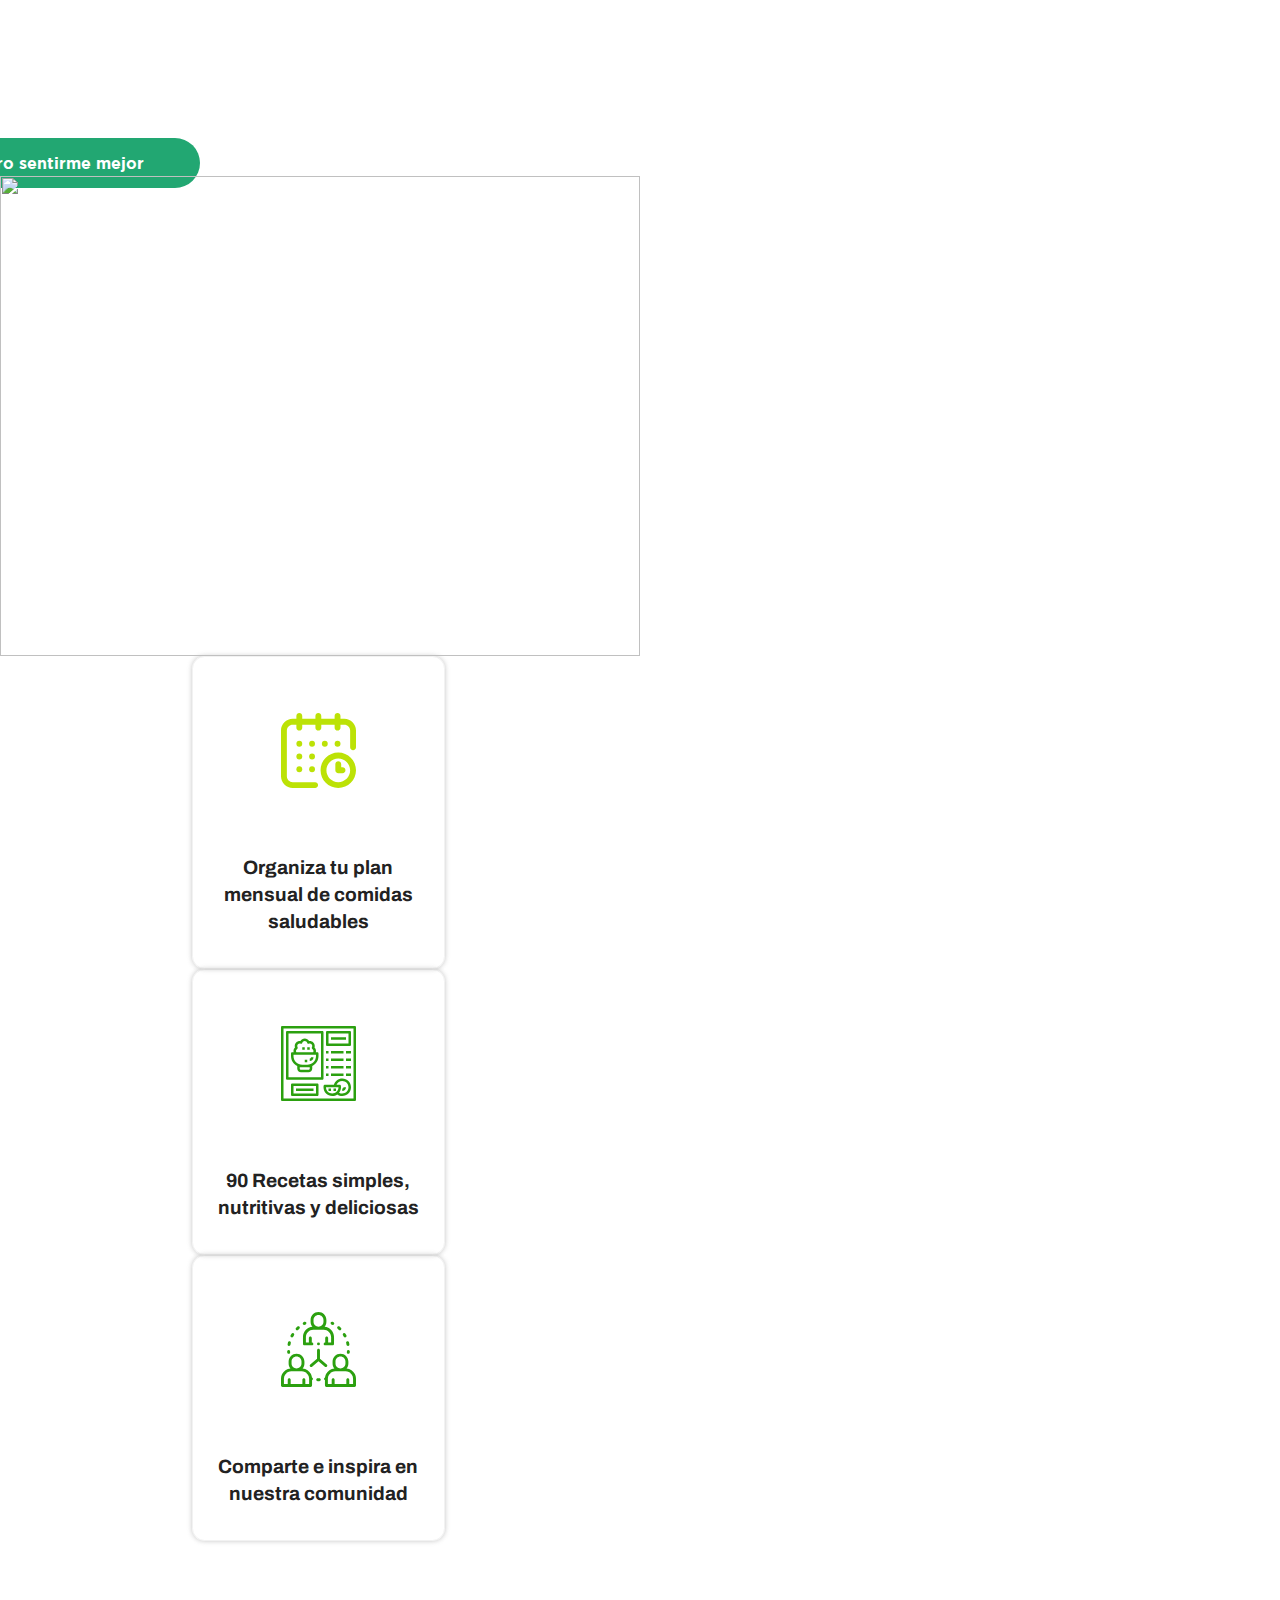
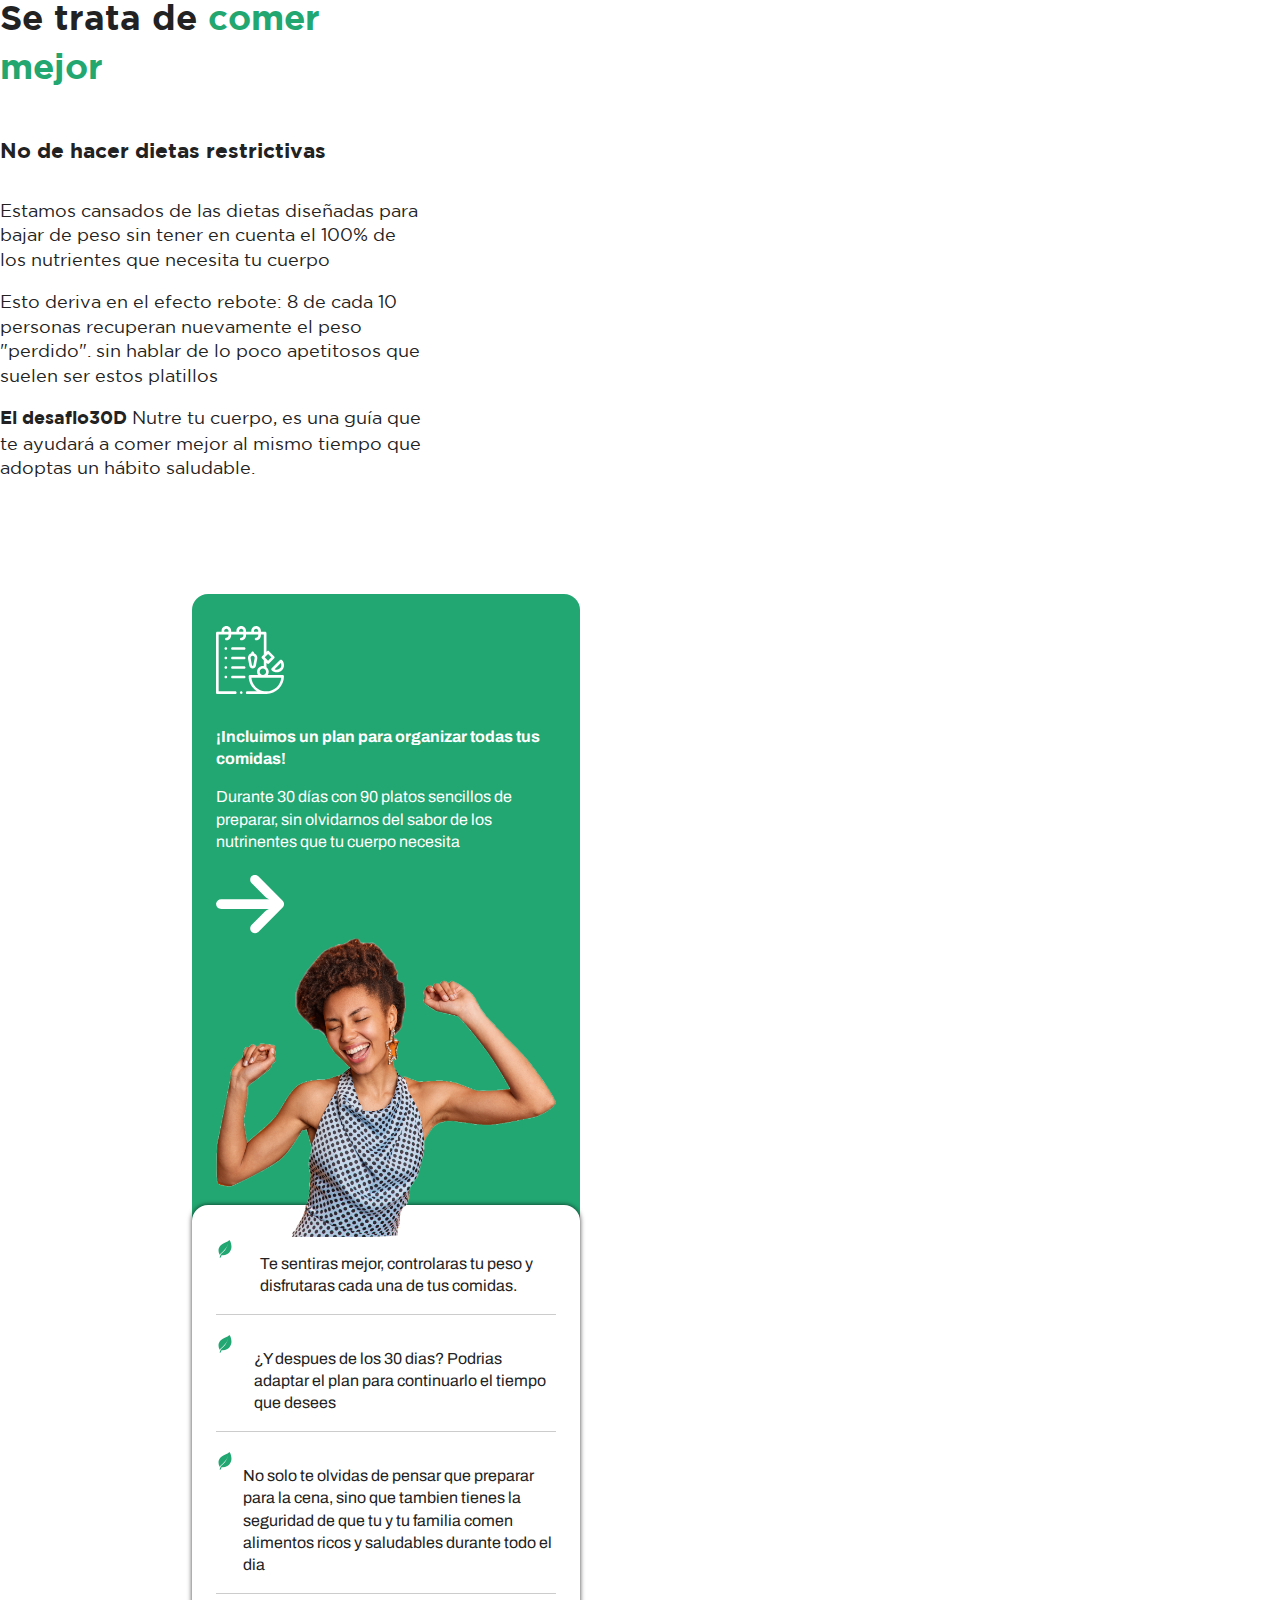
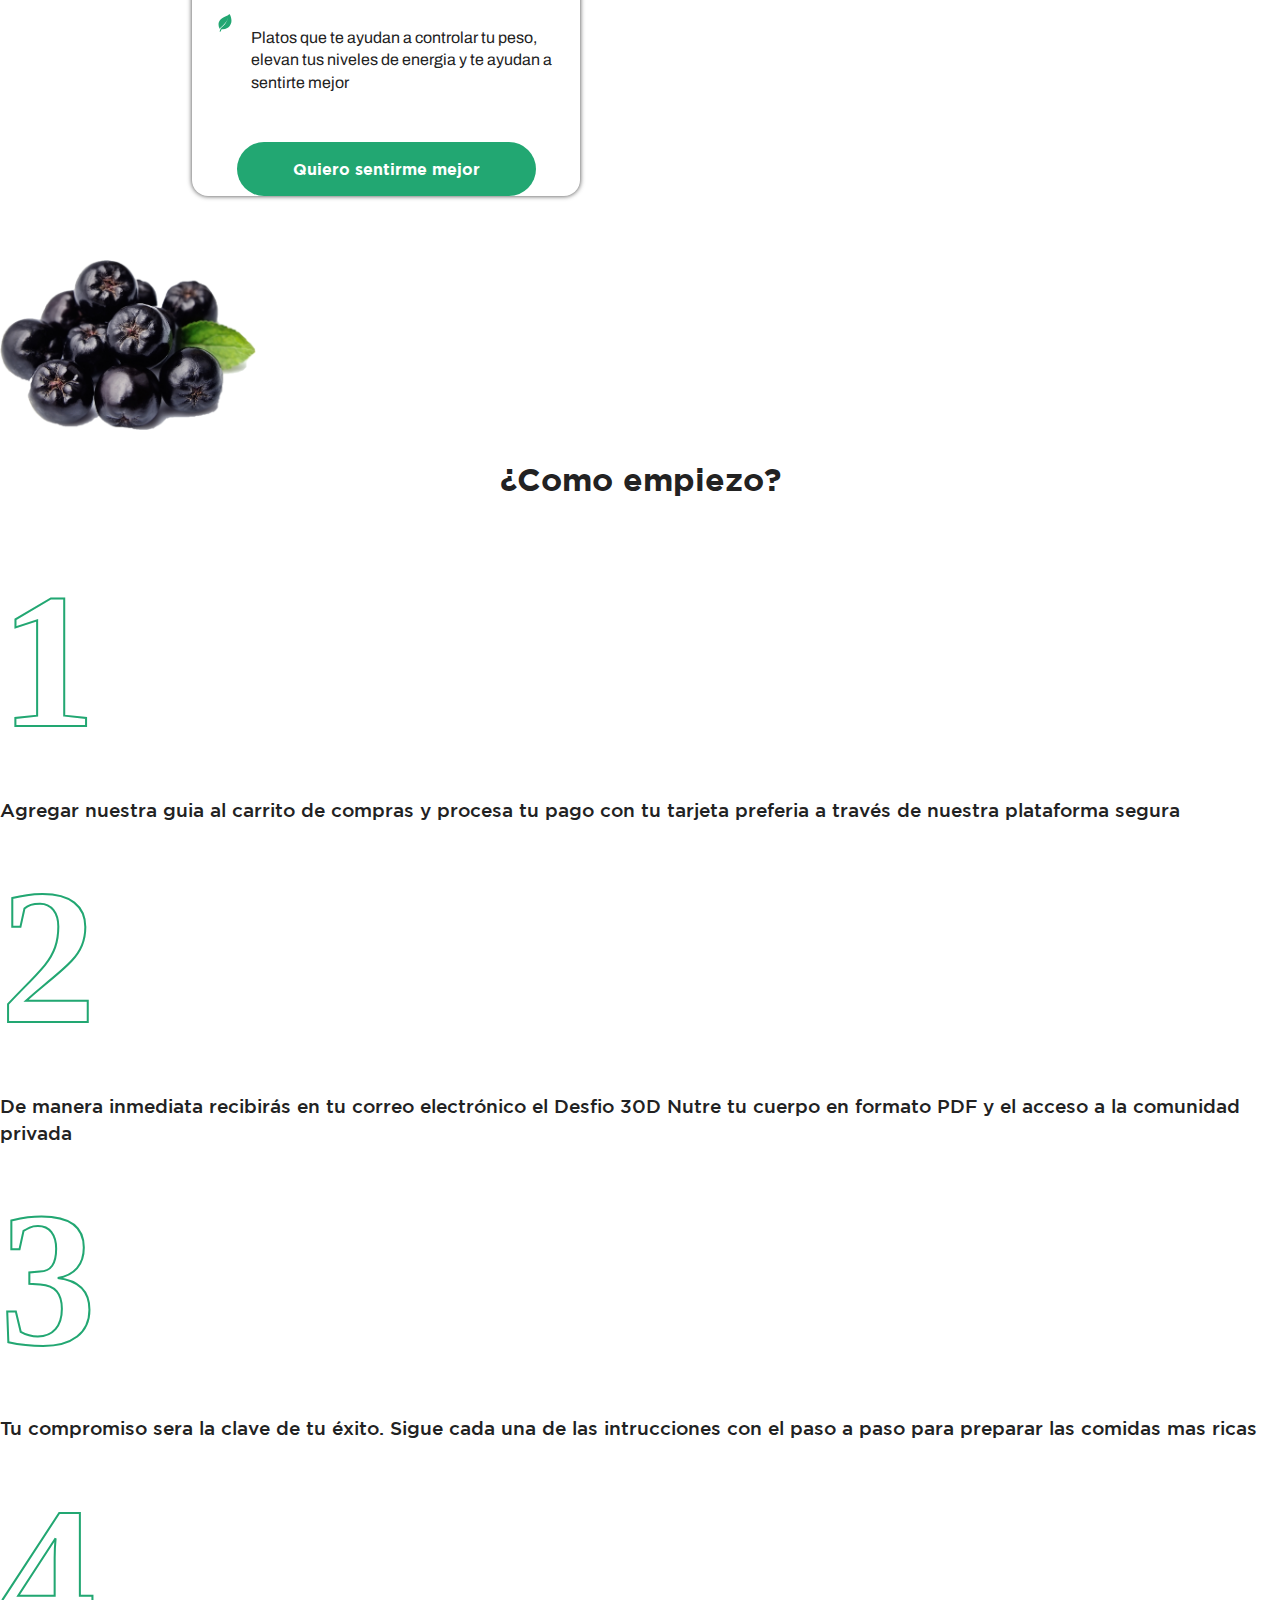
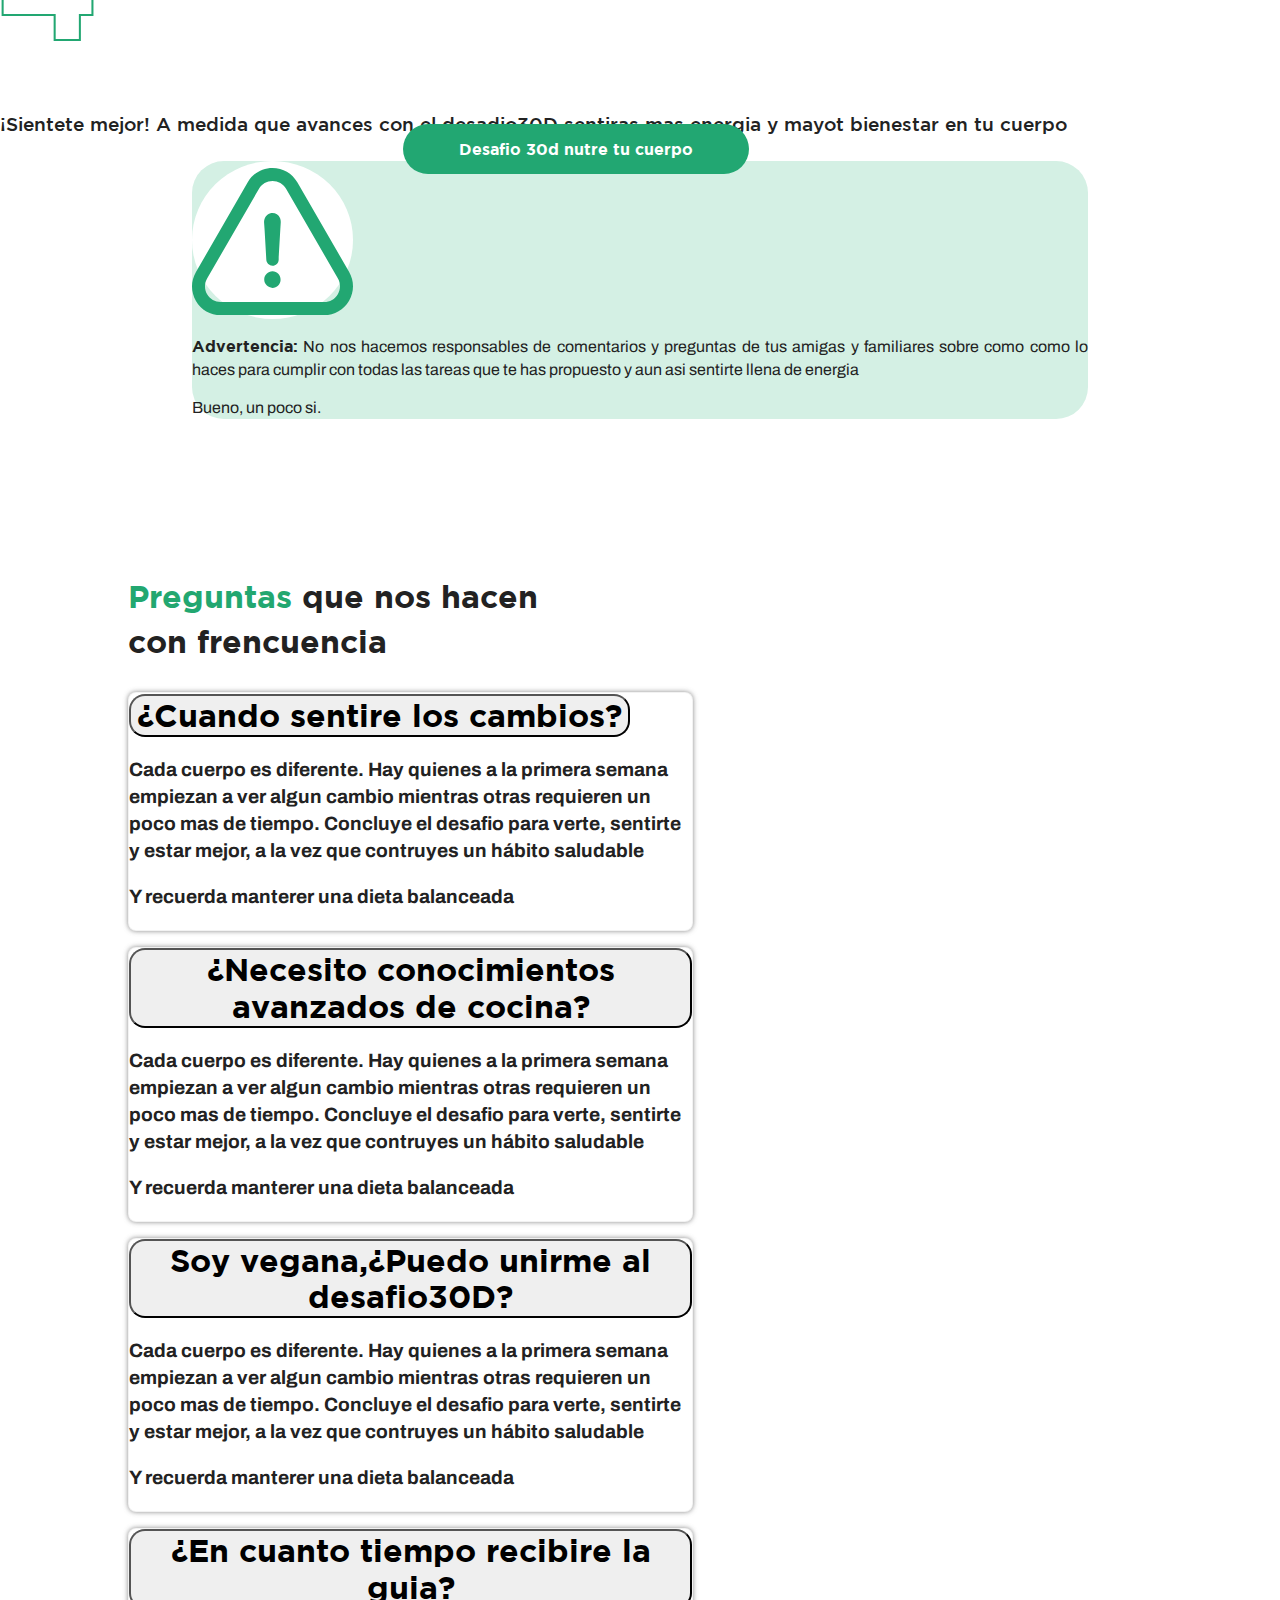
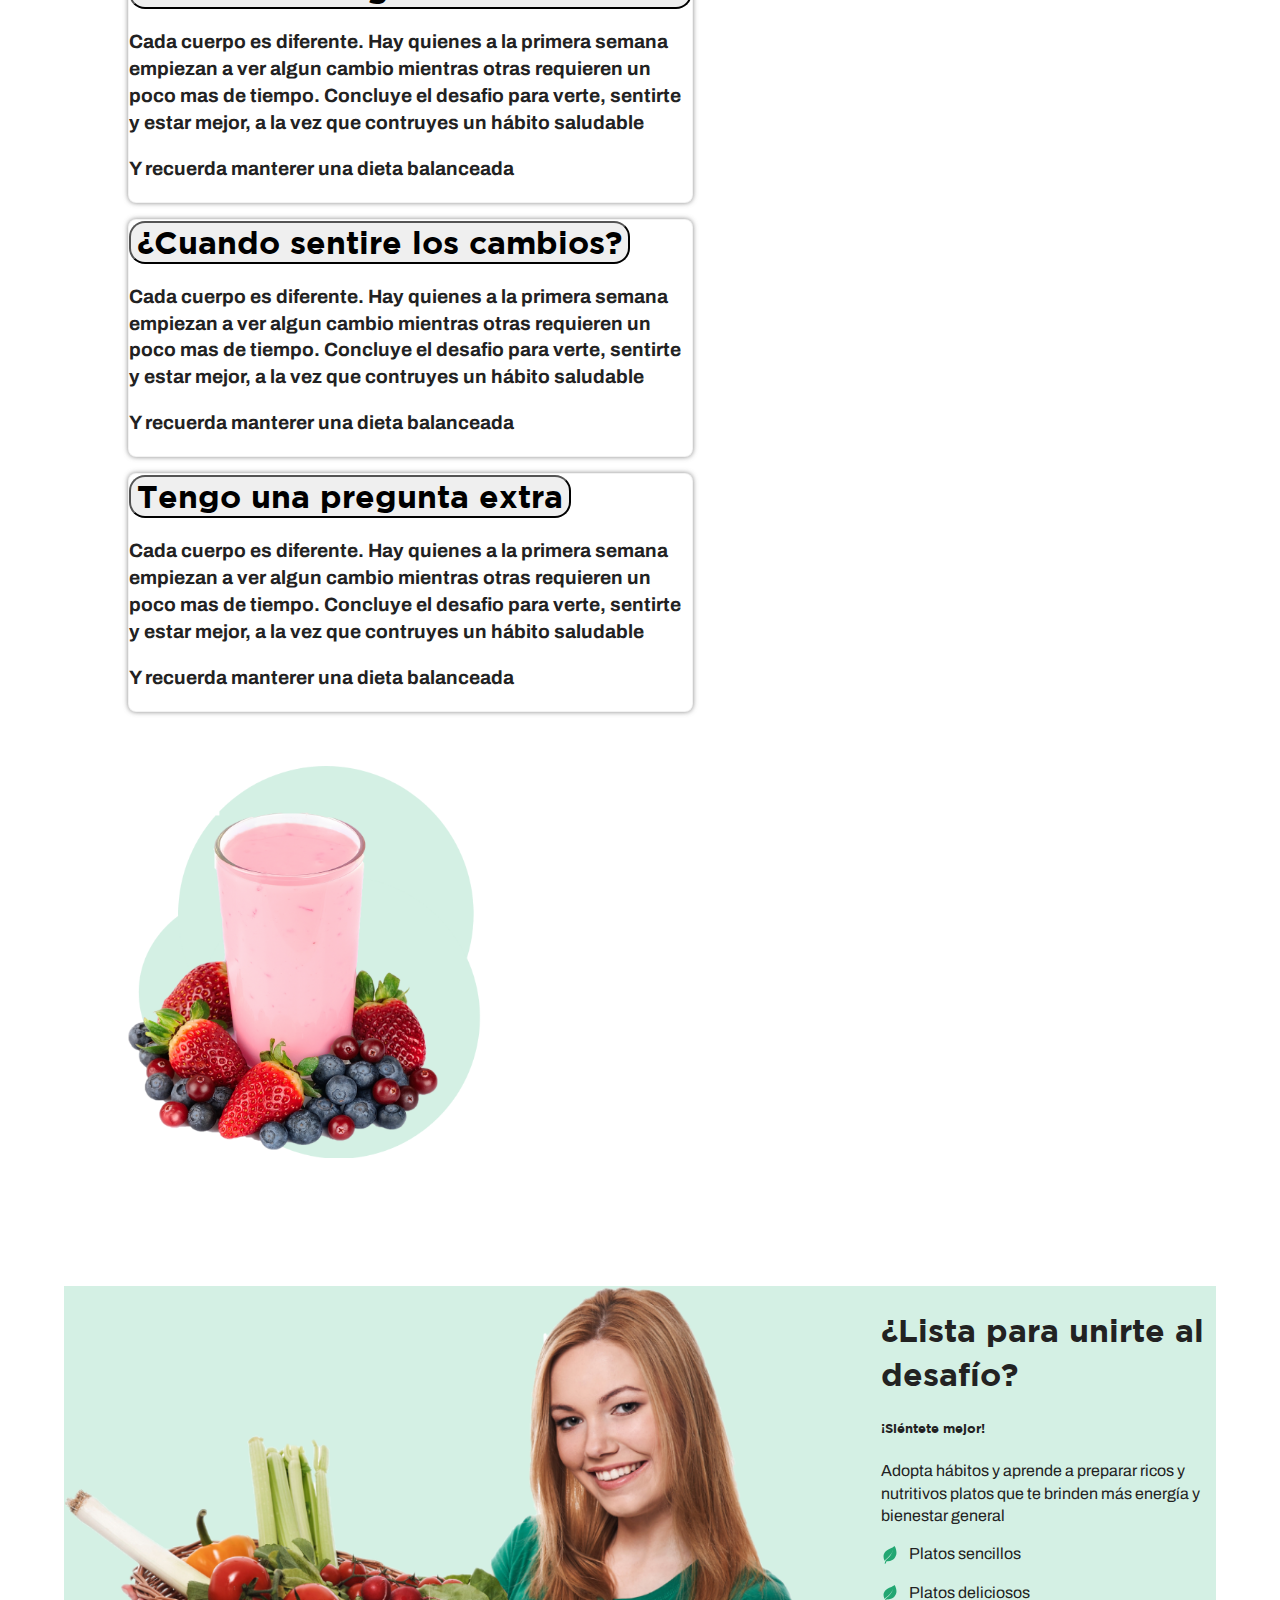
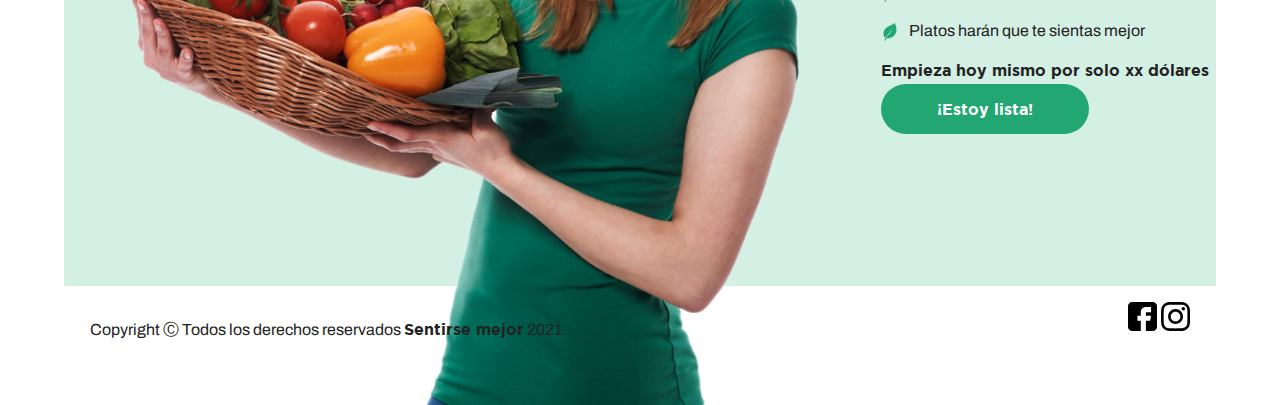
==== commit 11c7e04b: "finalizacion de la pagina" ====
--- a/index.html
+++ b/index.html
@@ -283,6 +283,7 @@
   </article>
 
 
+
   <article>
 
     <section class="seccion7 d-flex justify-content-around">
@@ -294,7 +295,8 @@
         </div>
         <div>
           <p style="font-weight: bolder;">¡Incluimos un plan para organizar todas tus comidas!</p>
-          <p>Durante 30 días con 90 platos sencillos de preparar, sin olvidarnos del sabor de los nutrinentes que tu
+          <p>Durante 30 días con 90 platos sencillos de preparar, sin olvidarnos del sabor de los nutrinentes
+            que tu
             cuerpo necesita</p>
         </div>
         <div class="d-flex position-relative">
@@ -308,30 +310,48 @@
 
       </div>
       <div class="seccion7-contenedor contenedor-2">
-        <div>
-          <p><img src="img/iconos/leaf.svg" alt="" style="color:green; width: 1.1rem; margin-right:.6rem ;">Te sentiras
+        <div style="display: flex; align-items: flex-start;justify-content: center;">
+          <div class="contenedor-logo">
+            <img src="img/iconos/leaf.svg" alt="" style="color:green; width: 1.1rem; margin-right:.6rem ;">
+          </div>
+          <p>Te
+            sentiras
             mejor, controlaras tu peso y disfrutaras cada una de tus comidas.</p>
         </div>
-        <hr>
-        <div>
-          <p><img src="img/iconos/leaf.svg" alt="" style="color:green; width: 1.1rem; margin-right:.6rem ;">¿Y despues
+        <hr style="margin-top: 0;">
+        <div style="display: flex; align-items: flex-start;justify-content: center;">
+          <div class="contenedor-logo">
+            <img src="img/iconos/leaf.svg" alt="" style="color:green; width: 1.1rem; margin-right:.6rem ;">
+          </div>
+          <p>¿Y
+            despues
             de los 30 dias? Podrias adaptar el plan para continuarlo el tiempo que desees
           </p>
         </div>
-        <div>
-          <hr>
-          <p><img src="img/iconos/leaf.svg" alt="" style="color:green; width: 1.1rem; margin-right:.6rem ;">No solo te
+        <hr style="margin-top: 0;">
+        <div style="display: flex; align-items: flex-start;justify-content: center;">
+          <hr style="margin-top: 0;">
+
+          <div class="contenedor-logo">
+            <img src="img/iconos/leaf.svg" alt="" style="color:green; width: 1.1rem; margin-right:.6rem ;">
+          </div>
+          <p>No
+            solo te
             olvidas de pensar que preparar para la cena, sino que tambien tienes la
             seguridad de que tu y tu familia comen alimentos ricos y saludables durante todo el dia</p>
         </div>
-        <div>
-          <hr>
-          <p><img src="img/iconos/leaf.svg" alt="" style="color:green; width: 1.1rem; margin-right:.6rem ;">Platos que
+        <hr style="margin-top: 0;">
+        <div style="display: flex; align-items: flex-start;justify-content: center;">
+          <hr style="margin-top: 0;">
+          <div class="contenedor-logo">
+            <img src="img/iconos/leaf.svg" alt="" style="color:green; width: 1.1rem; margin-right:.6rem ;">
+          </div>
+          <p>Platos que
             te ayudan a controlar tu peso, elevan tus niveles de energia y te ayudan a
             sentirte mejor</p>
         </div>
 
-        <div class="boton-seccion-7">
+        <div class="boton-seccion-7 my-5">
           <a href="#" class="boton-estoy-lista">Quiero sentirme mejor</a>
         </div>
       </div>
@@ -340,6 +360,7 @@
 
 
   </article>
+
 
 
   <article class="my-5">
@@ -354,25 +375,30 @@
         <h2>¿Como empiezo?</h2>
       </div>
 
-      <div class="d-flex contenedores-seccion7">
+      <div class="d-flex contenedores-seccion7" style="margin:0 auto;">
+
         <div class="contenedor-seccion7 mx-2 mt-5 p-5">
           <div class="letras-bordes-azules">1</div>
-          <div class="parrafo">Agregar nuestra guia al carrito de compras y procesa tu pago con tu tarjeta preferia a
+          <div class="parrafo">Agregar nuestra guia al carrito de compras y procesa tu pago con tu tarjeta
+            preferia a
             través de nuestra plataforma segura</div>
         </div>
         <div class="contenedor-seccion7 cont-secc7-choose mx-2 p-5">
           <div class="letras-bordes-azules">2</div>
-          <div class="parrafo">De manera inmediata recibirás en tu correo electrónico el <span>Desfio 30D</span> Nutre
+          <div class="parrafo">De manera inmediata recibirás en tu correo electrónico el <span>Desfio
+              30D</span> Nutre
             tu cuerpo en formato PDF y el acceso a la comunidad privada</div>
         </div>
         <div class="contenedor-seccion7 mx-2 p-5">
           <div class="letras-bordes-azules mt-5">3</div>
-          <div class="parrafo">Tu compromiso sera la clave de tu éxito. Sigue cada una de las intrucciones con el paso a
+          <div class="parrafo">Tu compromiso sera la clave de tu éxito. Sigue cada una de las intrucciones con
+            el paso a
             paso para preparar las comidas mas ricas</div>
         </div>
         <div class="contenedor-seccion7 cont-secc7-choose mx-2 p-5">
           <div class="letras-bordes-azules">4</div>
-          <div class="parrafo">¡Sientete mejor! A medida que avances con el <span>desadio30D</span> sentiras mas energia
+          <div class="parrafo">¡Sientete mejor! A medida que avances con el <span>desadio30D</span> sentiras
+            mas energia
             y mayot bienestar en tu cuerpo</div>
         </div>
 
@@ -384,6 +410,7 @@
     </section>
 
   </article>
+
 
 
   <article class="my-5">
@@ -421,99 +448,153 @@
         <div class="contenedor-preguntas position-relative ac-container">
 
 
-          <div class="preguntas">
-            <input id="ac-1" name="accordion-1" type="radio" checked="">
-            <label for="ac-1" class="d-flex justify-content-between">
-              <p class="m-0">¿Cuando sentire los cambios?</p>
-              <img src="img/iconos/plus.svg" class="iconoplus" alt="">
-            </label>
-
-            <article class="ac-small">
-              <p>Cada cuerpo es diferente. Hay quienes a la primera semana empiezan a ver algun cambio
-                mientras otras
-                requieren un poco mas de tiempo. Concluye el desafio para verte, sentirte y estar mejor,
-                a la vez que
-                contruyes un hábito saludable</p>
-              <p><span>Y recuerda manterer una dieta balanceada</span></p>
-            </article>
-          </div>
-
-          <div class="preguntas">
-            <input id="ac-2" name="accordion-1" type="radio" checked="">
-            <label for="ac-2" class="d-flex justify-content-between">
-              <p class="m-0">¿Necesito conocimientos avanzados de cocina?</p> <img src="img/iconos/plus.svg"
-                class="iconoplus" alt="">
-
-            </label>
-            <article class="ac-small">
-              <p>Cada cuerpo es diferente. Hay quienes a la primera semana empiezan a ver algun cambio
-                mientras otras
-                requieren un poco mas de tiempo. Concluye el desafio para verte, sentirte y estar mejor,
-                a la vez que
-                contruyes un hábito saludable</p>
-              <p><span>Y recuerda manterer una dieta balanceada</span></p>
-            </article>
-          </div>
-
-          <div class="preguntas">
-            <input id="ac-3" name="accordion-1" type="radio" checked="">
-            <label for="ac-3" class="d-flex justify-content-between">
-              <p class="m-0">Soy vegana,¿Puedo unirme al desafio30D?</p><img src="img/iconos/plus.svg" class="iconoplus"
-                alt="">
-            </label>
-            <article class="ac-small">
-              <p>Cada cuerpo es diferente. Hay quienes a la primera semana empiezan a ver algun cambio
-                mientras otras
-                requieren un poco mas de tiempo. Concluye el desafio para verte, sentirte y estar mejor,
-                a la vez que
-                contruyes un hábito saludable</p>
-              <p><span>Y recuerda manterer una dieta balanceada</span></p>
-            </article>
-          </div>
-          <div class="preguntas">
-            <input id="ac-4" name="accordion-1" type="radio" checked="">
-            <label for="ac-4" class="d-flex justify-content-between">
-              <p class="m-0"> ¿En cuanto tiempo recibire la guia?</p> <img src="img/iconos/plus.svg" class="iconoplus"
-                alt="">
-            </label>
-            <article class="ac-small">
-              <p>Cada cuerpo es diferente. Hay quienes a la primera semana empiezan a ver algun cambio
-                mientras otras
-                requieren un poco mas de tiempo. Concluye el desafio para verte, sentirte y estar mejor,
-                a la vez que
-                contruyes un hábito saludable</p>
-              <p><span>Y recuerda manterer una dieta balanceada</span></p>
-            </article>
-          </div>
-
-          <div class="preguntas">
-            <input id="ac-5" name="accordion-1" type="radio" checked="">
-            <label for="ac-5" class="d-flex justify-content-between">
-              <p class="m-0">¿Cuando sentire los cambios?</p><img src="img/iconos/plus.svg" class="iconoplus" alt="">
-            </label>
-            <article class="ac-small">
-              <p>Cada cuerpo es diferente. Hay quienes a la primera semana empiezan a ver algun cambio
-                mientras otras
-                requieren un poco mas de tiempo. Concluye el desafio para verte, sentirte y estar mejor,
-                a la vez que
-                contruyes un hábito saludable</p>
-              <p><span>Y recuerda manterer una dieta balanceada</span></p>
-            </article>
-          </div>
-          <div class="preguntas">
-            <input id="ac-6" name="accordion-1" type="radio" checked="">
-            <label for="ac-6" class="d-flex justify-content-between">
-              <p class="m-0">Tengo una pregunta extra</p><img src="img/iconos/plus.svg" class="iconoplus" alt="">
-            </label>
-            <article class="ac-small">
-              <p>Cada cuerpo es diferente. Hay quienes a la primera semana empiezan a ver algun cambio
-                mientras otras
-                requieren un poco mas de tiempo. Concluye el desafio para verte, sentirte y estar mejor,
-                a la vez que
-                contruyes un hábito saludable</p>
-              <p><span>Y recuerda manterer una dieta balanceada</span></p>
-            </article>
-          </div>
+          <div class="accordion" id="accordionExample">
+
+
+
+            <div class="accordion-item preguntas">
+              <h2 class="accordion-header" id="headingOne">
+                <button class="accordion-button" type="button" data-bs-toggle="collapse" data-bs-target="#collapseOne"
+                  aria-expanded="true" aria-controls="collapseOne">
+                  ¿Cuando sentire los cambios?
+
+
+                </button>
+              </h2>
+              <div id="collapseOne" class="accordion-collapse collapse show" aria-labelledby="headingOne"
+                data-bs-parent="#accordionExample">
+                <div class="accordion-body">
+                  <p>Cada cuerpo es diferente. Hay quienes a la primera semana empiezan a ver
+                    algun cambio
+                    mientras otras
+                    requieren un poco mas de tiempo. Concluye el desafio para verte, sentirte y
+                    estar
+                    mejor,
+                    a la vez que
+                    contruyes un hábito saludable</p>
+                  <p><span class="text-bold">Y recuerda manterer una dieta balanceada</span></p>
+                </div>
+              </div>
+            </div>
+            <div class="accordion-item preguntas">
+              <h2 class="accordion-header" id="headingTwo">
+                <button class="accordion-button collapsed" type="button" data-bs-toggle="collapse"
+                  data-bs-target="#collapseTwo" aria-expanded="false" aria-controls="collapseTwo">
+                  ¿Necesito conocimientos avanzados de cocina?
+                </button>
+              </h2>
+              <div id="collapseTwo" class="accordion-collapse collapse" aria-labelledby="headingTwo"
+                data-bs-parent="#accordionExample">
+                <div class="accordion-body">
+                  <p>Cada cuerpo es diferente. Hay quienes a la primera semana empiezan a ver
+                    algun cambio
+                    mientras otras
+                    requieren un poco mas de tiempo. Concluye el desafio para verte, sentirte y
+                    estar
+                    mejor,
+                    a la vez que
+                    contruyes un hábito saludable</p>
+                  <p><span class="text-bold">Y recuerda manterer una dieta balanceada</span></p>
+                </div>
+              </div>
+            </div>
+
+            <div class="accordion-item preguntas">
+              <h2 class="accordion-header" id="headingThree">
+                <button class="accordion-button collapsed" type="button" data-bs-toggle="collapse"
+                  data-bs-target="#collapseThree" aria-expanded="false" aria-controls="collapseThree">
+                  Soy vegana,¿Puedo unirme al desafio30D?
+                </button>
+              </h2>
+              <div id="collapseThree" class="accordion-collapse collapse" aria-labelledby="headingThree"
+                data-bs-parent="#accordionExample">
+                <div class="accordion-body">
+                  <p>Cada cuerpo es diferente. Hay quienes a la primera semana empiezan a ver
+                    algun cambio
+                    mientras otras
+                    requieren un poco mas de tiempo. Concluye el desafio para verte, sentirte y
+                    estar
+                    mejor,
+                    a la vez que
+                    contruyes un hábito saludable</p>
+                  <p><span>Y recuerda manterer una dieta balanceada</span></p>
+                </div>
+              </div>
+            </div>
+
+            <div class="accordion-item preguntas">
+              <h2 class="accordion-header" id="headingFive">
+                <button class="accordion-button collapsed" type="button" data-bs-toggle="collapse"
+                  data-bs-target="#collapseFive" aria-expanded="false" aria-controls="collapseFive">
+                  ¿En cuanto tiempo recibire la guia?
+                </button>
+              </h2>
+              <div id="collapseFive" class="accordion-collapse collapse" aria-labelledby="headingFive"
+                data-bs-parent="#accordionExample">
+                <div class="accordion-body">
+                  <p>Cada cuerpo es diferente. Hay quienes a la primera semana empiezan a ver
+                    algun cambio
+                    mientras otras
+                    requieren un poco mas de tiempo. Concluye el desafio para verte, sentirte y
+                    estar
+                    mejor,
+                    a la vez que
+                    contruyes un hábito saludable</p>
+                  <p><span>Y recuerda manterer una dieta balanceada</span></p>
+                </div>
+              </div>
+            </div>
+
+            <div class="accordion-item preguntas">
+              <h2 class="accordion-header" id="headingSix">
+                <button class="accordion-button collapsed" type="button" data-bs-toggle="collapse"
+                  data-bs-target="#collapseSix" aria-expanded="false" aria-controls="collapseSix">
+                  ¿Cuando sentire los cambios?
+                </button>
+              </h2>
+              <div id="collapseSix" class="accordion-collapse collapse" aria-labelledby="headingSix"
+                data-bs-parent="#accordionExample">
+                <div class="accordion-body">
+                  <p>Cada cuerpo es diferente. Hay quienes a la primera semana empiezan a ver
+                    algun cambio
+                    mientras otras
+                    requieren un poco mas de tiempo. Concluye el desafio para verte, sentirte y
+                    estar
+                    mejor,
+                    a la vez que
+                    contruyes un hábito saludable</p>
+                  <p><span>Y recuerda manterer una dieta balanceada</span></p>
+                </div>
+              </div>
+            </div>
+
+            <div class="accordion-item preguntas">
+              <h2 class="accordion-header" id="headingSeven">
+                <button class="accordion-button collapsed" type="button" data-bs-toggle="collapse"
+                  data-bs-target="#collapseSeven" aria-expanded="false" aria-controls="collapseSeven">
+                  Tengo una pregunta extra
+                </button>
+              </h2>
+              <div id="collapseSeven" class="accordion-collapse collapse" aria-labelledby="headingSeven"
+                data-bs-parent="#accordionExample">
+                <div class="accordion-body">
+                  <p>Cada cuerpo es diferente. Hay quienes a la primera semana empiezan a ver
+                    algun cambio
+                    mientras otras
+                    requieren un poco mas de tiempo. Concluye el desafio para verte, sentirte y
+                    estar
+                    mejor,
+                    a la vez que
+                    contruyes un hábito saludable</p>
+                  <p><span>Y recuerda manterer una dieta balanceada</span></p>
+                </div>
+              </div>
+            </div>
+
+
+
+          </div>
+
 
 
 
--- a/css/main.css
+++ b/css/main.css
@@ -208,6 +208,15 @@
   left: 100%;
 }
 
+@media (max-width:768px) {
+  .logosentirsemejor {
+    width: 90%;
+    margin-top: -1.3rem;
+    top: 0%;
+    left: 0%;
+  }
+}
+
 /* HEADER / SECCION 1 */
 
 .nav-container {
@@ -562,6 +571,9 @@
   border-radius: .8rem;
   text-align: center;
   width: 28%;
+  box-shadow: 0px 0px 5px 0px rgba(176, 176, 176, 0.75);
+  -webkit-box-shadow: 0px 0px 5px 0px rgba(176, 176, 176, 0.75);
+  -moz-box-shadow: 0px 0px 5px 0px rgba(176, 176, 176, 0.75);
 }
 
 .contenedor-seccion5-info img {
@@ -717,8 +729,10 @@
 }
 
 .contenedor-boton-seccion7 {
-  display: flex;
+  width: 90%;
+  text-align: center;
   justify-content: center;
+  display: inline-block;
 }
 
 @media(max-width:768px) {
@@ -733,8 +747,20 @@
     margin-left: 4rem;
   }
   .numeros-seccion .d-flex .contenedor-seccion7 {
-    width: 50%;
+    width: 60%;
     padding: 1rem!important;
+  }
+  .numeros-seccion .d-flex .contenedor-seccion7:nth-child(1) {
+    margin-left: -3rem!important;
+  }
+  .numeros-seccion .d-flex .contenedor-seccion7:nth-child(2) {
+    margin-right: -3rem!important;
+  }
+  .numeros-seccion .d-flex .contenedor-seccion7:nth-child(3) {
+    margin-left: -3rem!important;
+  }
+  .numeros-seccion .d-flex .contenedor-seccion7:nth-child(4) {
+    margin-right: -3rem!important;
   }
   .numeros-seccion .d-flex .contenedor-seccion7 .letras-bordes-azules {
     font-size: 6rem;
@@ -743,7 +769,8 @@
     text-align: center;
   }
   .contenedor-boton-seccion7 {
-    width: 60%;
+    width: 100%;
+  
     margin: 1rem auto;
   }
   .contenedor-boton-seccion7 .boton-estoy-lista {
@@ -792,7 +819,10 @@
     flex-direction: column!important;
   }
   .contenedor-adevertencia .contenedor-advertencia-img {
-    width: 35%;
+    display: flex;
+    justify-content: center;
+    align-items: center;
+    width: 30%;
     border-radius: 50%;
     background-color: white;
     padding: 0.5rem;
@@ -932,19 +962,6 @@
 /*acordeon*/
 
 /*Acco*/
-
-.ac-container label {
-  position: relative;
-  z-index: 20;
-  display: block;
-  cursor: pointer;
-  line-height: 33px;
-  filter: progid:DXImageTransform.Microsoft.gradient( startColorstr='#fff', endColorstr='#eaeaea', GradientType=0);
-}
-
-.ac-container label:hover {
-  background: #fff;
-}
 
 .contenedor-preguntas .preguntas {
   background-color: white;
@@ -967,56 +984,49 @@
   font-size: 1.1rem;
 }
 
-.ac-container label:hover:after, .ac-container input:checked+label:hover:after {
-  content: '';
-  position: absolute;
-  width: 24px;
-  height: 24px;
-  right: 13px;
-  top: 7px;
-}
-
-.ac-container input {
-  display: none;
-}
-
-.ac-container article {
-  margin-top: -1px;
-  overflow: hidden;
-  height: 0;
-  position: relative;
-  z-index: 10;
-  -webkit-transition: height 0.3s ease-in-out, box-shadow 0.6s linear;
-  -moz-transition: height 0.3s ease-in-out, box-shadow 0.6s linear;
-  -o-transition: height 0.3s ease-in-out, box-shadow 0.6s linear;
-  -ms-transition: height 0.3s ease-in-out, box-shadow 0.6s linear;
-  transition: height 0.3s ease-in-out, box-shadow 0.6s linear;
-}
-
-.ac-container article p {
-  padding-top: 1rem;
-  font-weight: normal;
-}
-
-.ac-container input:checked~article {
-  -webkit-transition: height 0.5s ease-in-out, box-shadow 0.1s linear;
-  -moz-transition: height 0.5s ease-in-out, box-shadow 0.1s linear;
-  -o-transition: height 0.5s ease-in-out, box-shadow 0.1s linear;
-  -ms-transition: height 0.5s ease-in-out, box-shadow 0.1s linear;
-  transition: height 0.5s ease-in-out, box-shadow 0.1s linear;
-  margin: .2rem;
-}
-
-.ac-container input:checked~article.ac-small {
-  height: 300px;
-}
-
-.ac-container input:checked~article.ac-medium {
-  height: 250px;
-}
-
-.ac-container input:checked~article.ac-large {
-  height: 300px;
+/*ACORDEON BOOTSTRAP*/
+
+.preguntas h2 {
+  margin: 0!important;
+}
+
+.accordion-header, .accordion-button {
+  border-radius: 1rem!important;
+}
+
+.accordion-button.collapsed::after {
+  background-image: url(../img/iconos/plus.svg);
+}
+
+.accordion-button:not(.collapsed)::after {
+  background-image: url(../img/iconos/plus.svg);
+}
+
+.contenedor-preguntas {
+  width: 100%;
+}
+
+.preguntas {
+  padding: 0!important;
+  box-shadow: 0px 0px 5px 0px rgba(97, 97, 97, 0.75);
+  -webkit-box-shadow: 0px 0px 5px 0px rgba(97, 97, 97, 0.75);
+  -moz-box-shadow: 0px 0px 5px 0px rgba(97, 97, 97, 0.75);
+}
+
+@media(max-width:768px) {
+  .contenedor-preguntas {
+    width: 100%;
+    margin: 0;
+  }
+  .preguntas h2 button {
+    font-size: 1rem;
+    font-weight: bold;
+  }
+}
+
+.accordion-item {
+  margin-bottom: 1rem;
+  border: none;
 }
 
 /* ==========================================================================
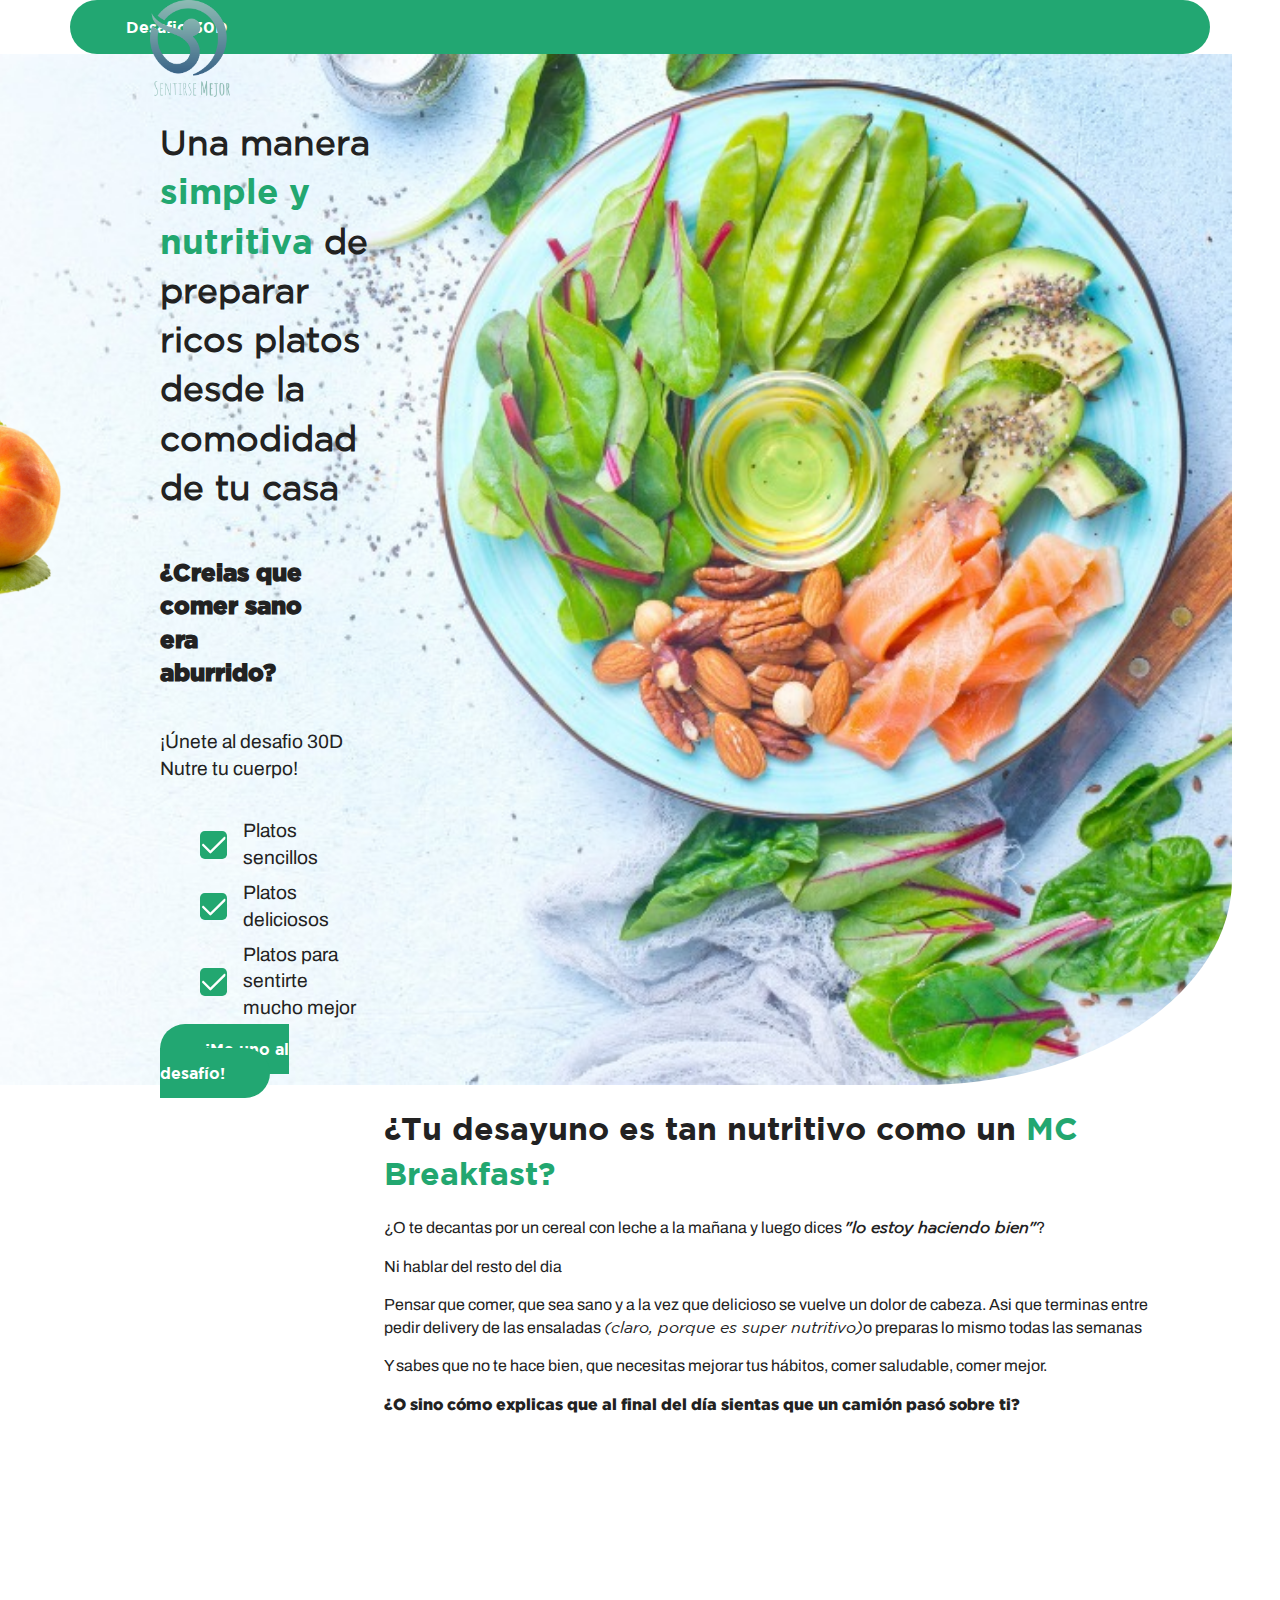
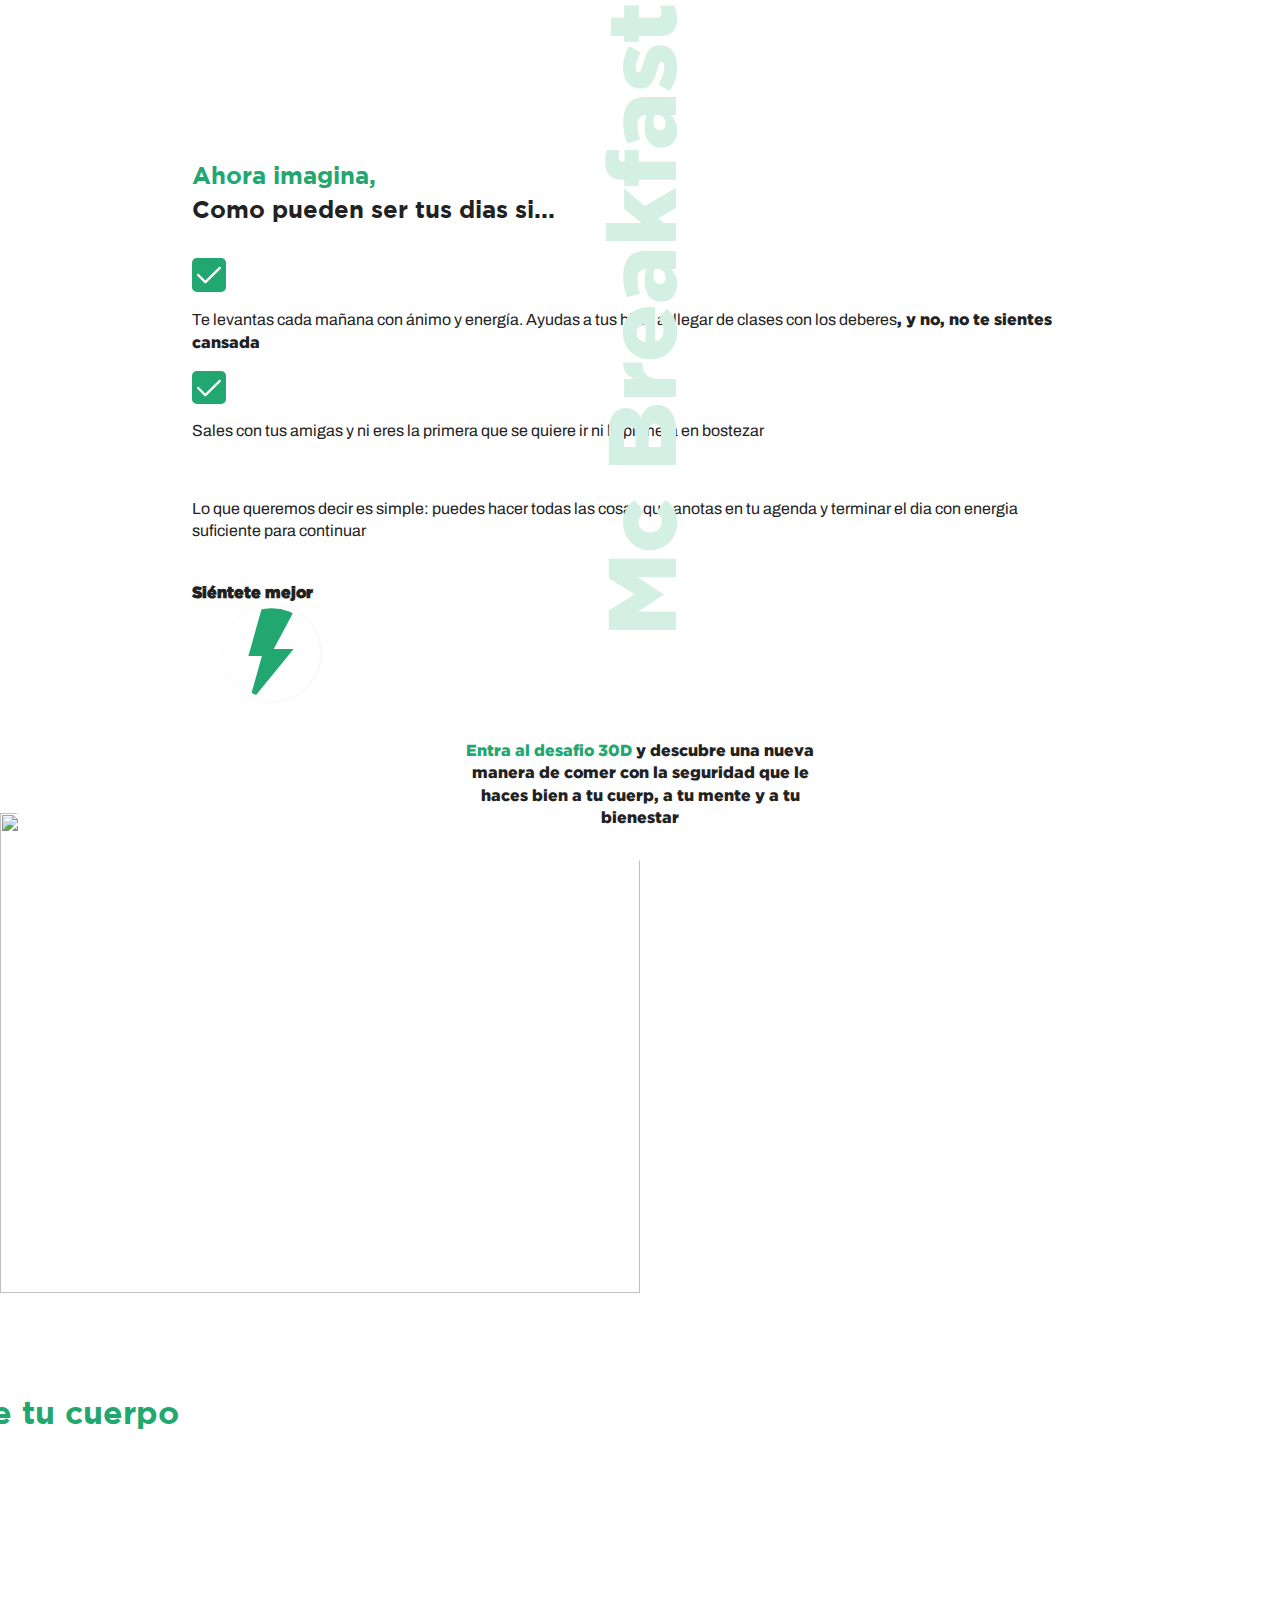
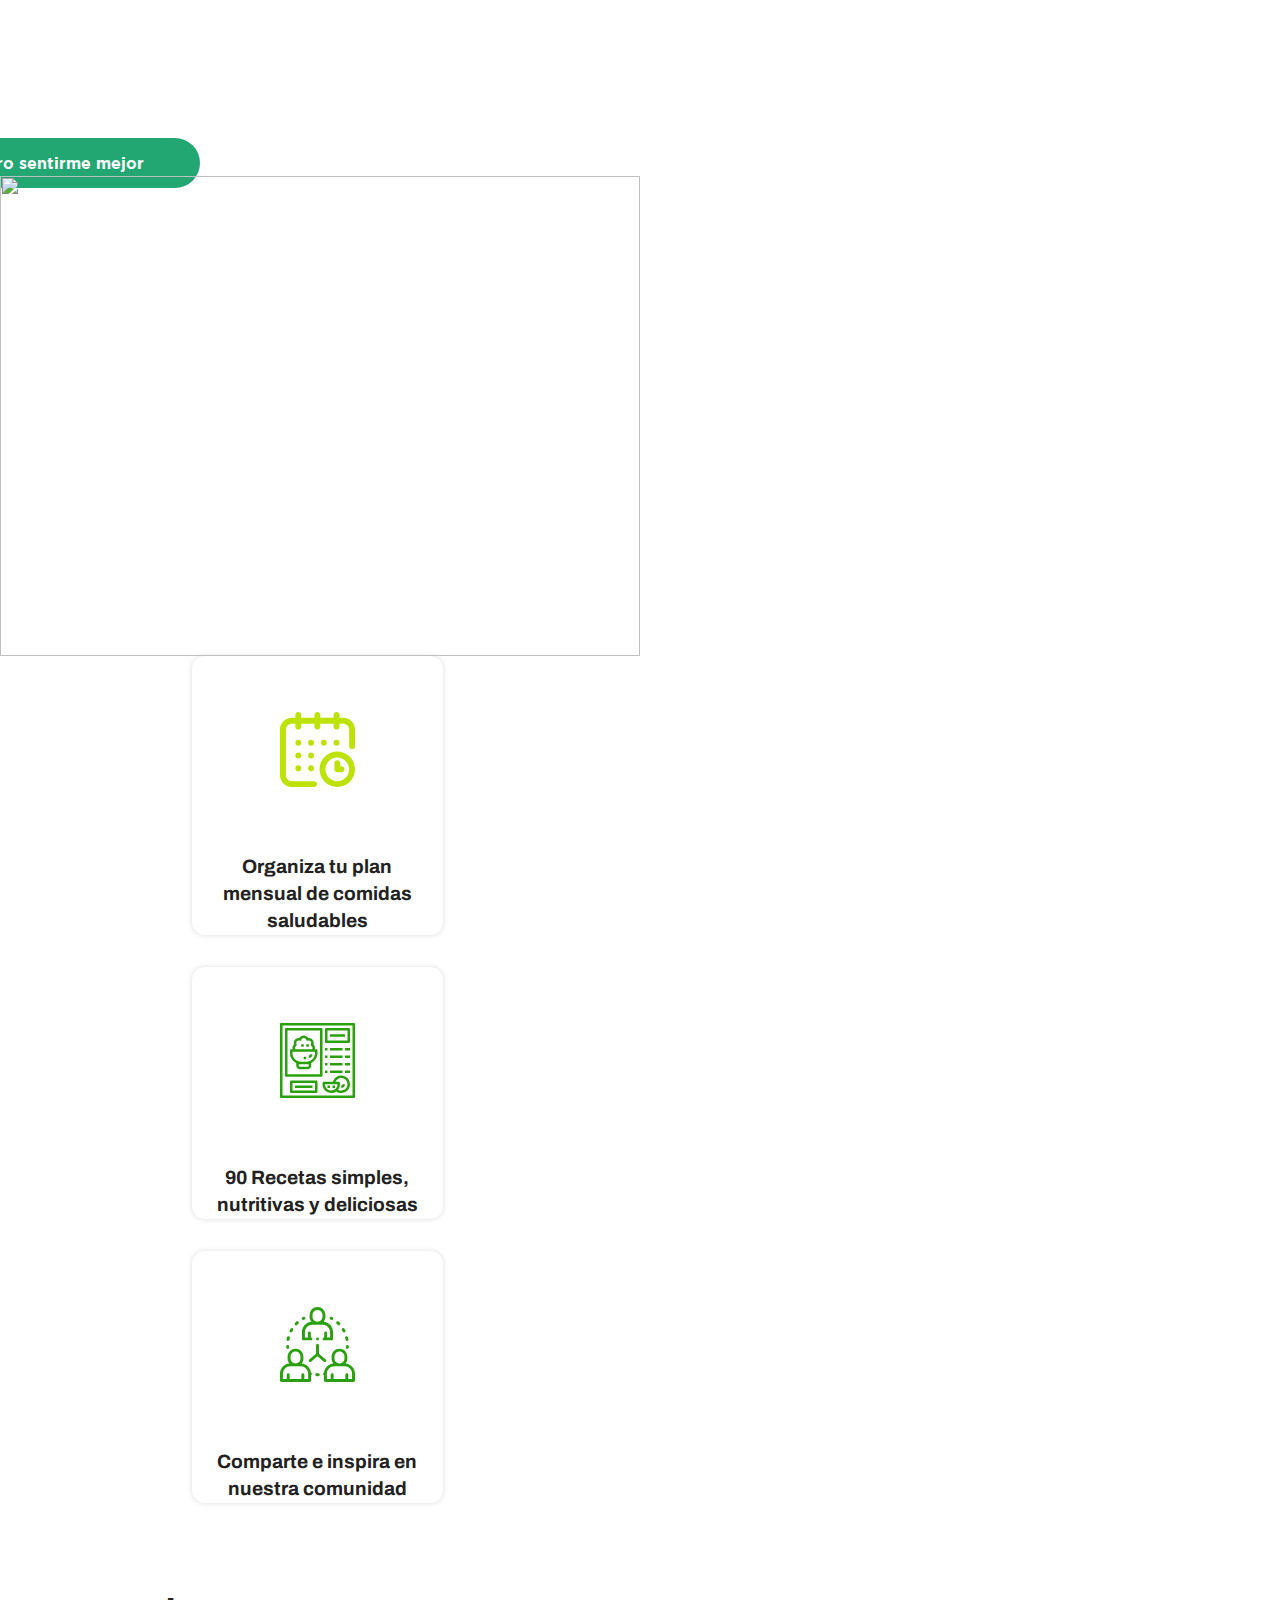
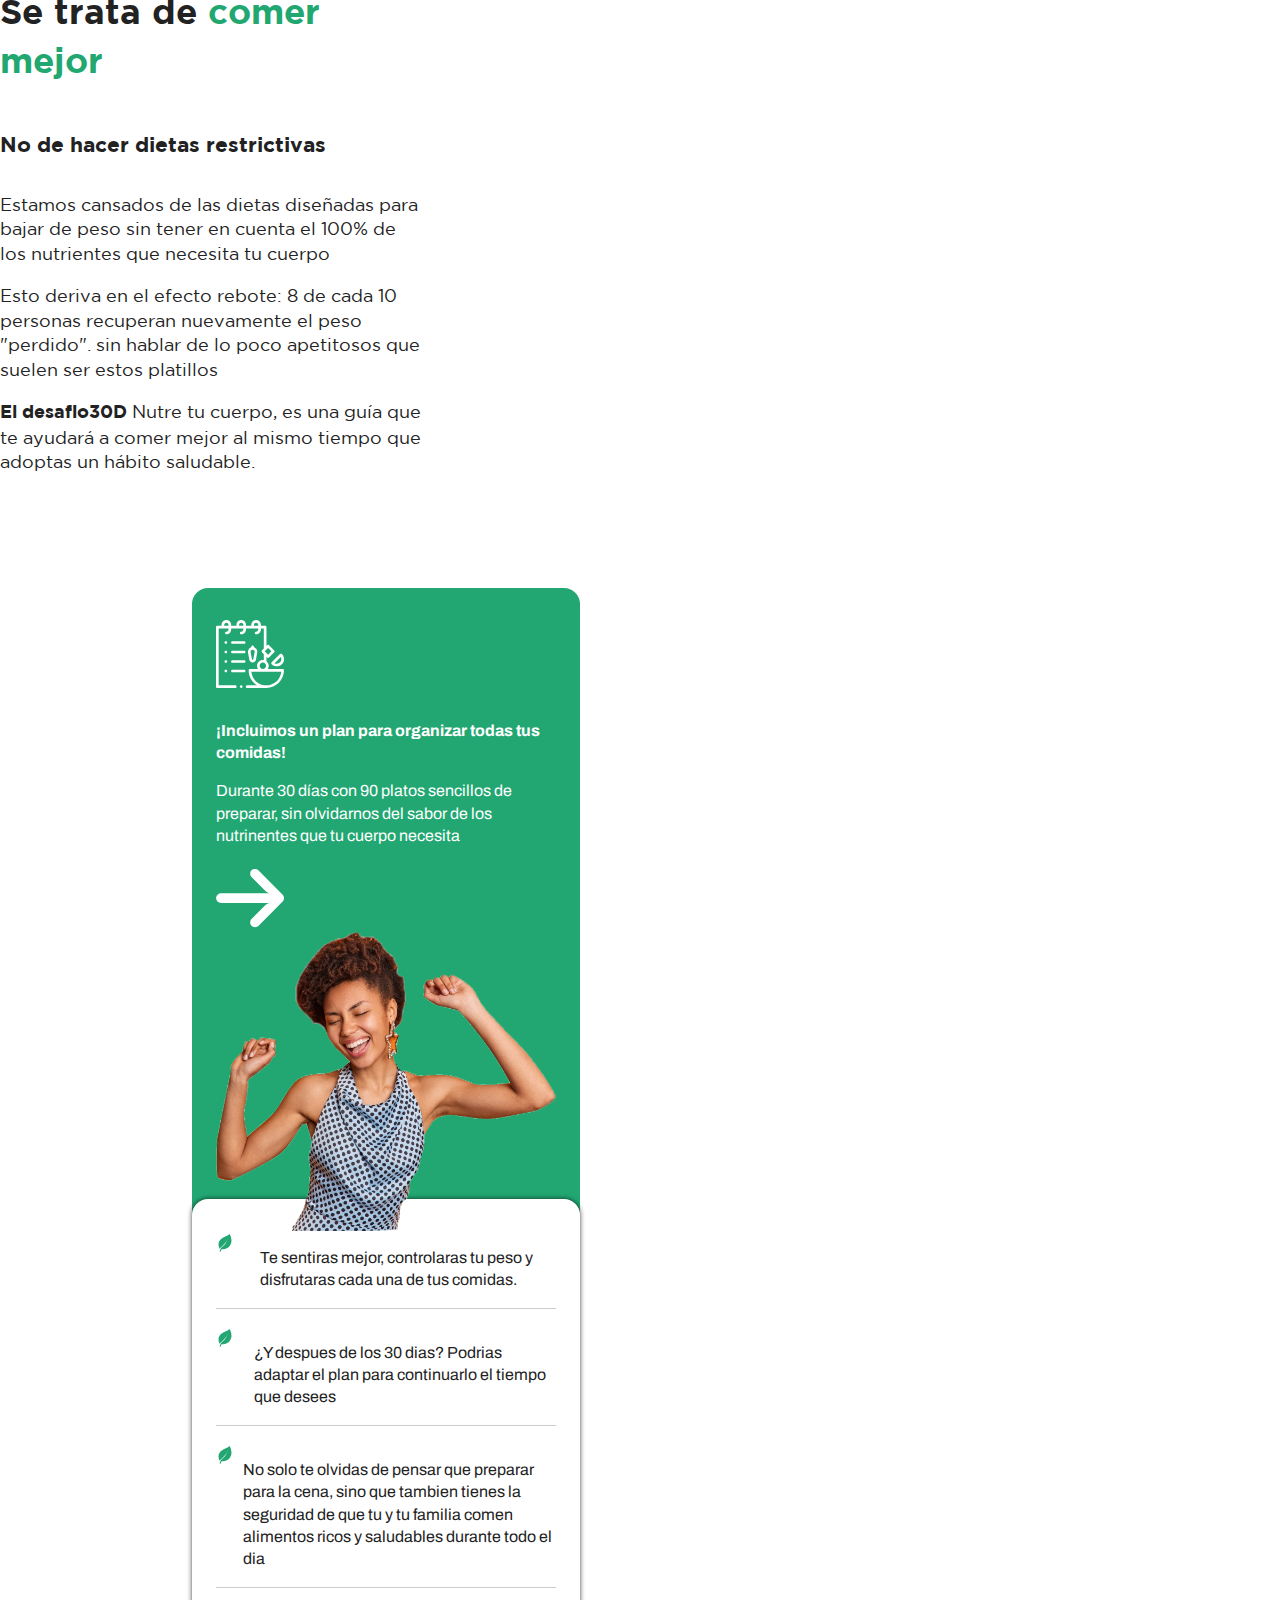
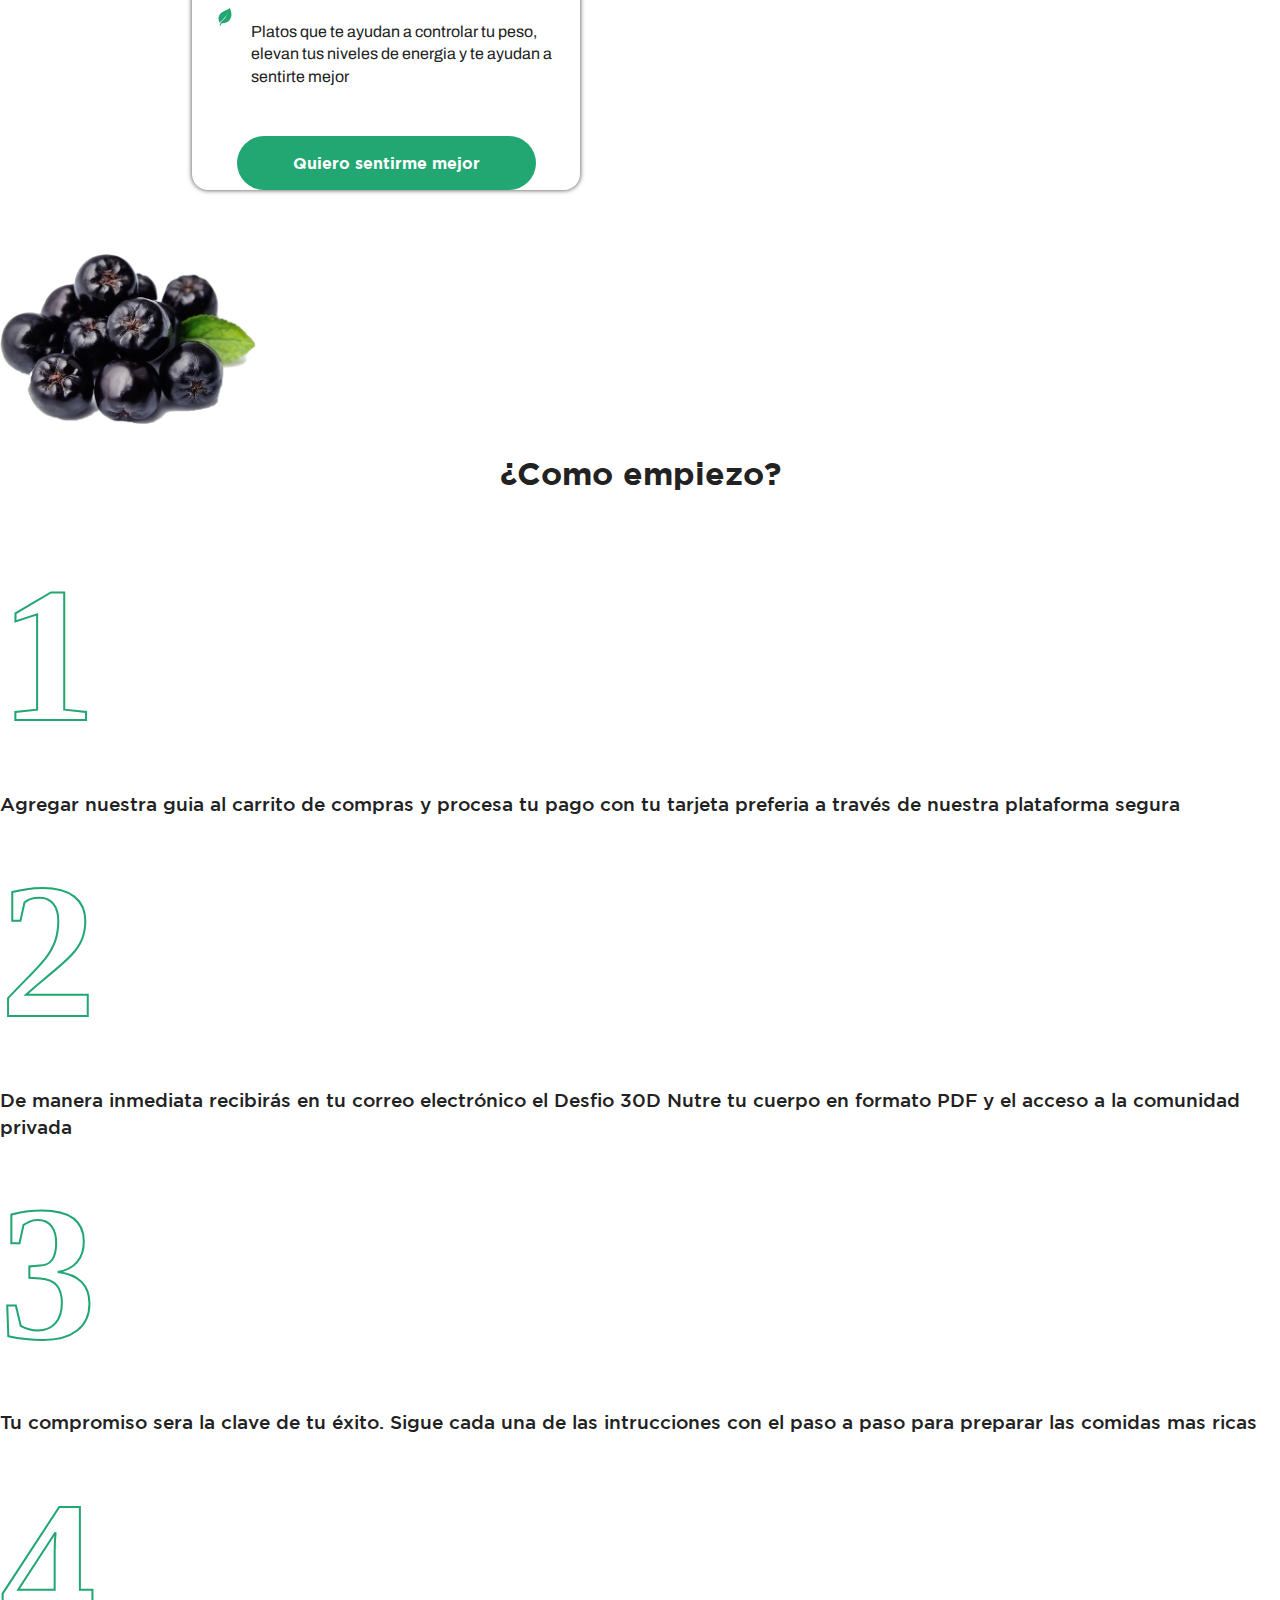
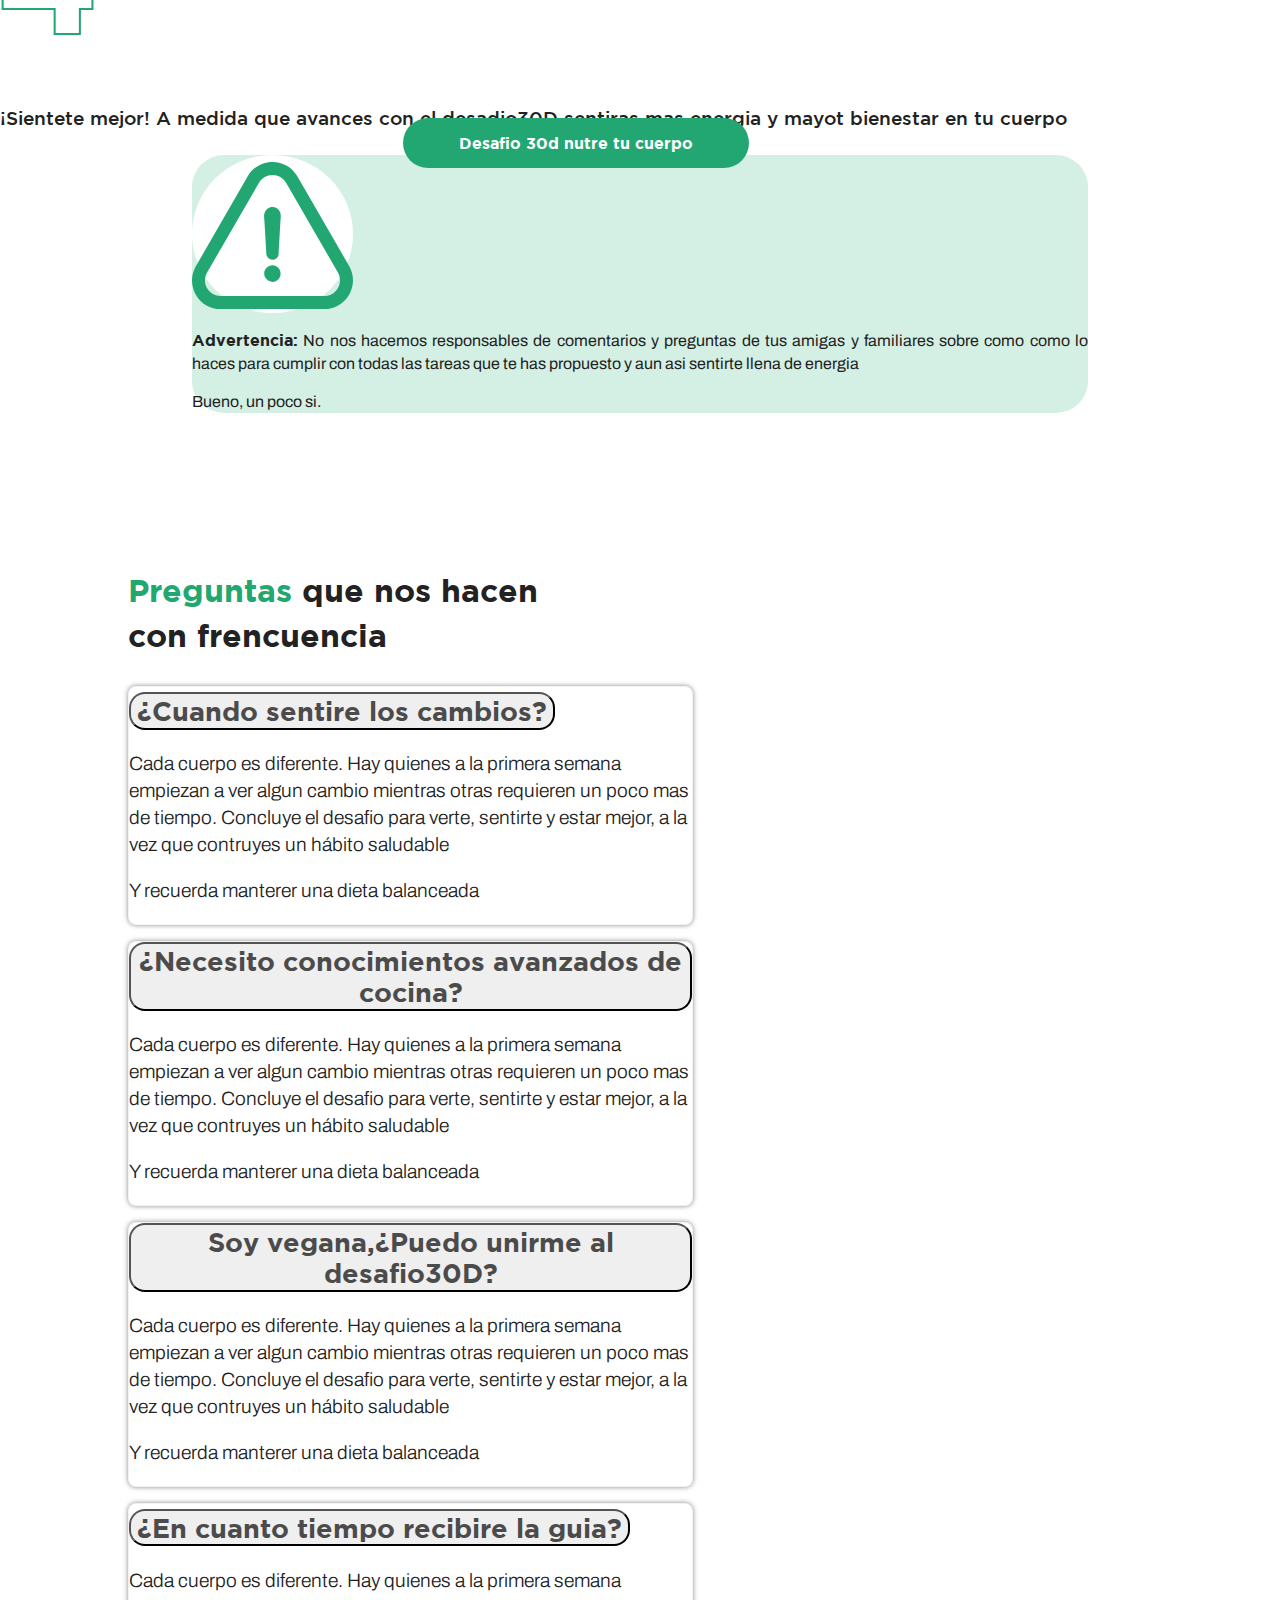
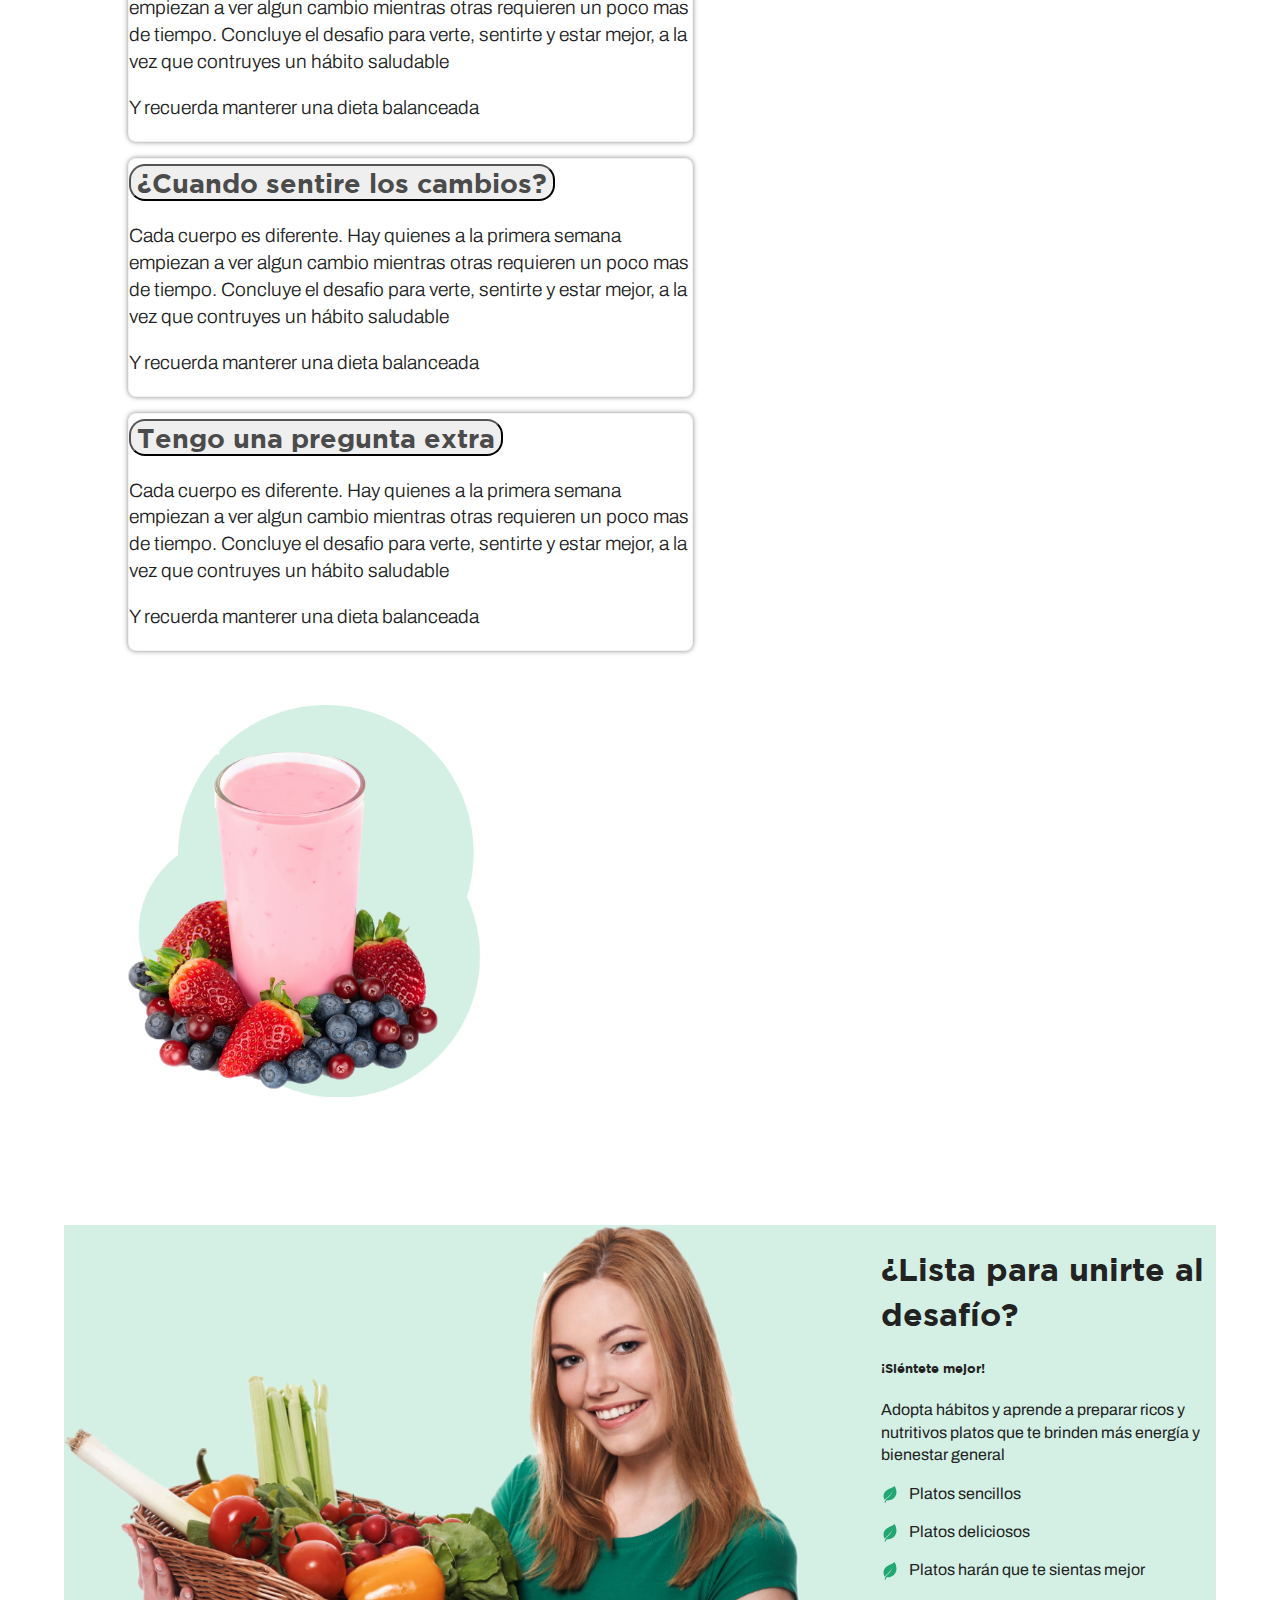
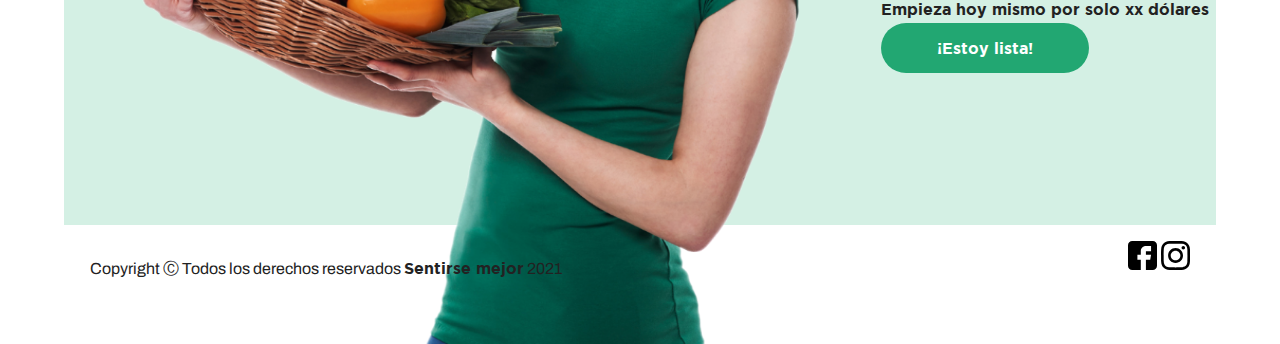
==== commit 9dd967c5: "pagina finalizada 2.0" ====
--- a/index.html
+++ b/index.html
@@ -188,7 +188,7 @@
       </div>
     </section>
 
-    <section class="seccion4 d-flex justify-content-between position-relative">
+    <section class="seccion4 d-flex justify-content-between position-relative seccion-4-img-celular">
 
       <div class="contenedor-img imagen-1"><img class="fondoescritorio" src="img/healthy-food-concept-BHW4LAC.jpg"
           alt="" style="width: 100%;height: 100%;">
--- a/css/main.css
+++ b/css/main.css
@@ -552,11 +552,56 @@
     z-index: 0;
   }
   .seccion4 .contenedor-texto-centrado {
+    position: static;
+    display: inline-block;
+    text-align: center;
     color: white;
     width: 400px;
     top: 15%;
     left: 65%;
   }
+  .seccion-4-img-celular {
+    background-image: url(../img/seccion30dfondocelular.png);
+    background-position: center;
+    background-repeat: no-repeat;
+    background-size: cover;
+    height: 700px
+  }
+}
+
+@media (max-width:425px) {
+  .seccion-4 {
+    padding: 5rem 0;
+  }
+  section .seccion4 {
+    height: 900px;
+    width: 100%;
+  }
+  .seccion4 .imagen-2 {
+    display: none;
+  }
+  .seccion4 .imagen-1 .fondoescritorio {
+    display: none;
+  }
+  .seccion4 .imagen-1 {
+    width: 100%!important;
+    height: 900px;
+    display: none;
+  }
+  .seccion4 .imagen-1 .fondocelular {
+    display: flex;
+    width: 100%;
+    position: relative;
+    z-index: 0;
+  }
+  .seccion4 .contenedor-texto-centrado {
+    color: white;
+    width: 100%;
+    margin: 0 auto;
+    position: static!important;
+    display: inline-block;
+    text-align: center;
+  }
 }
 
 /* SECCION 5 */
@@ -567,13 +612,12 @@
 }
 
 .contenedor-seccion5-info {
-  border: 1px solid rgba(0, 0, 0, .05);
   border-radius: .8rem;
   text-align: center;
   width: 28%;
-  box-shadow: 0px 0px 5px 0px rgba(176, 176, 176, 0.75);
-  -webkit-box-shadow: 0px 0px 5px 0px rgba(176, 176, 176, 0.75);
-  -moz-box-shadow: 0px 0px 5px 0px rgba(176, 176, 176, 0.75);
+  box-shadow: 0px 0px 5px 0px rgba(204, 204, 204, 0.75);
+  -webkit-box-shadow: 0px 0px 5px 0px rgba(204, 204, 204, 0.75);
+  -moz-box-shadow: 0px 0px 5px 0px rgba(204, 204, 204, 0.75);
 }
 
 .contenedor-seccion5-info img {
@@ -603,9 +647,12 @@
 
 /*SECCION 6*/
 
+.seccion6 {
+  overflow: hidden;
+}
+
 .seccion6 .row {
   align-items: center;
-  overflow: hidden;
 }
 
 .seccion6 .row {
@@ -770,7 +817,6 @@
   }
   .contenedor-boton-seccion7 {
     width: 100%;
-  
     margin: 1rem auto;
   }
   .contenedor-boton-seccion7 .boton-estoy-lista {
@@ -831,6 +877,20 @@
   }
 }
 
+@media(max-width:768px) {
+  .contenedor-adevertencia .contenedor-advertencia-img {
+    display: flex;
+    justify-content: center;
+    align-items: center;
+    width: 50%;
+    border-radius: 50%;
+    background-color: white;
+    padding: 0.5rem;
+    align-items: center;
+    text-align: center;
+  }
+}
+
 /** SECCION 9 **/
 
 #seccion9 {
@@ -887,6 +947,11 @@
   padding: .2rem 1.4rem;
 }
 
+.accordion-header, .accordion-button {
+  color: rgb(75, 75, 75);
+  font-size: 1.7rem;
+}
+
 .contenedor-preguntas .preguntas img {
   width: 4%;
 }
@@ -900,6 +965,10 @@
 
 .seccion-10 .contenedor .position-absolute img {
   width: 100%;
+}
+
+.accordion-body {
+  font-weight: 300;
 }
 
 @media(max-width:768px) {
